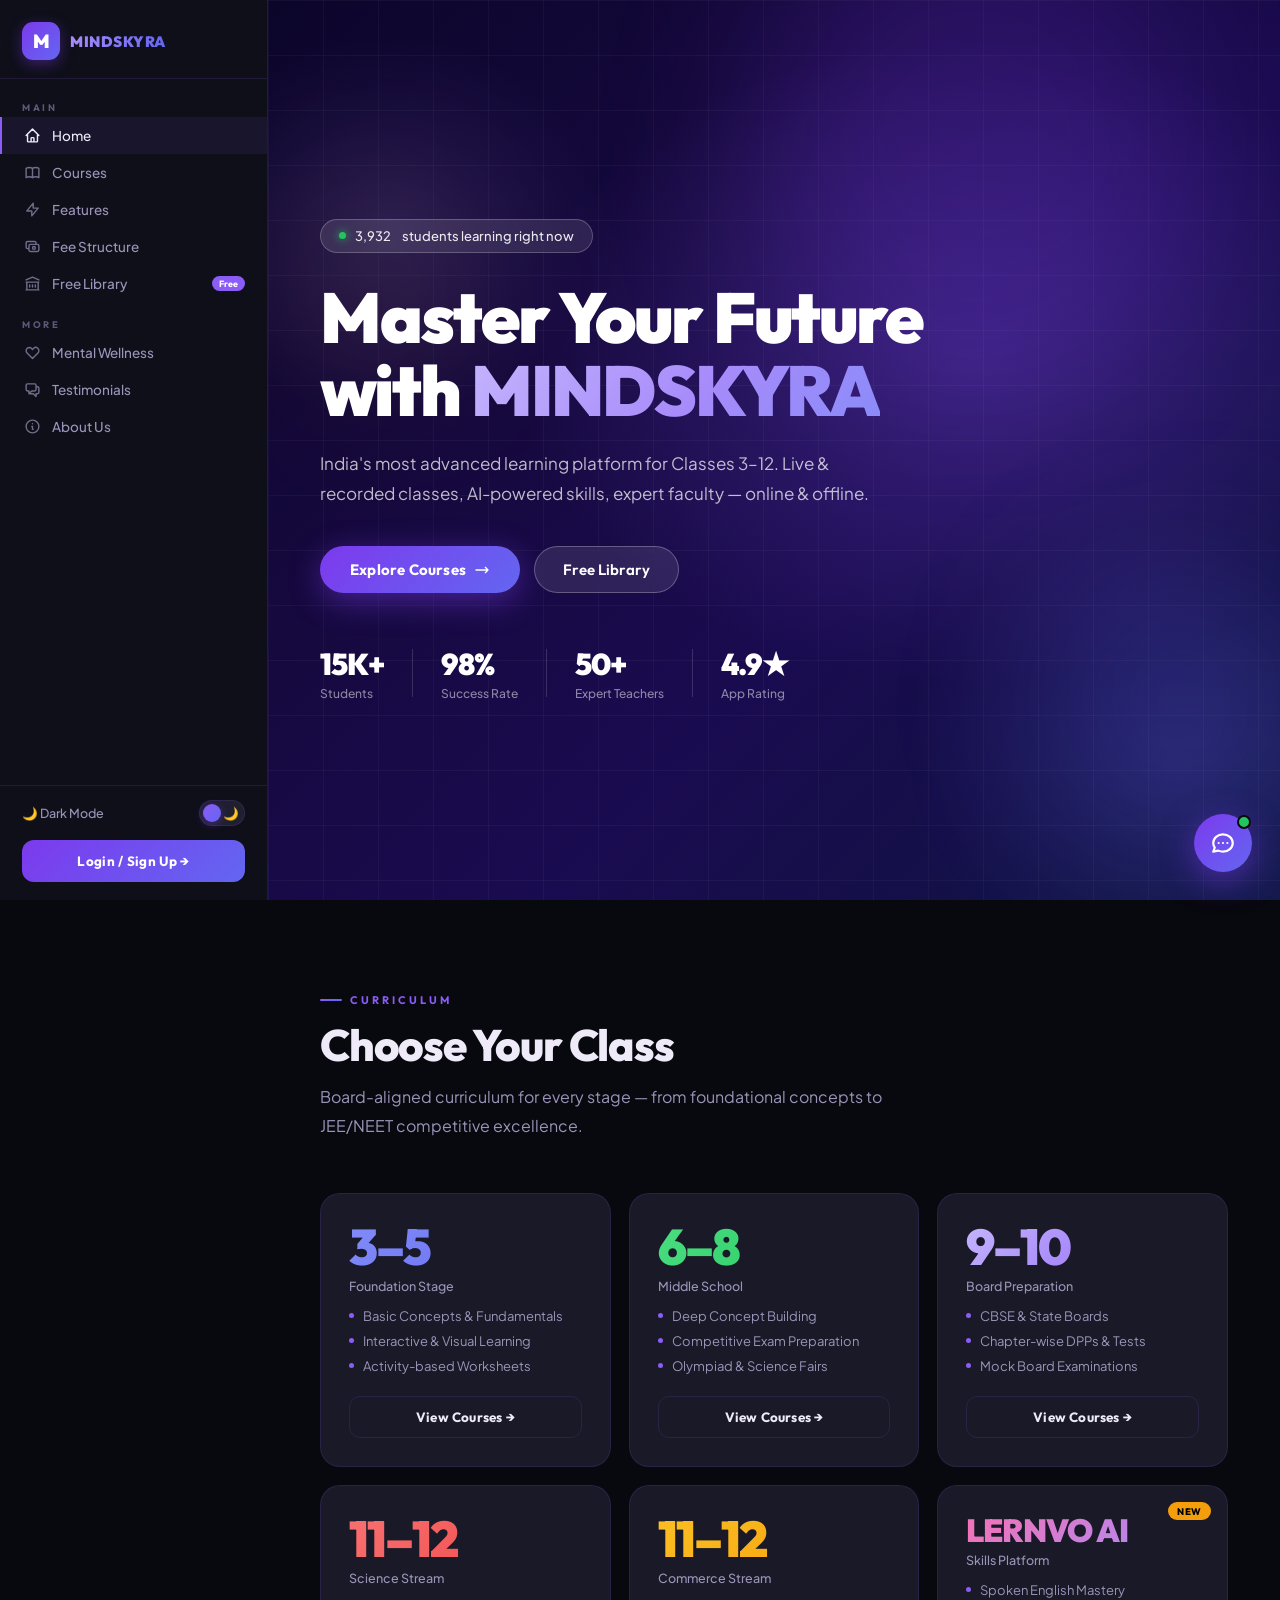
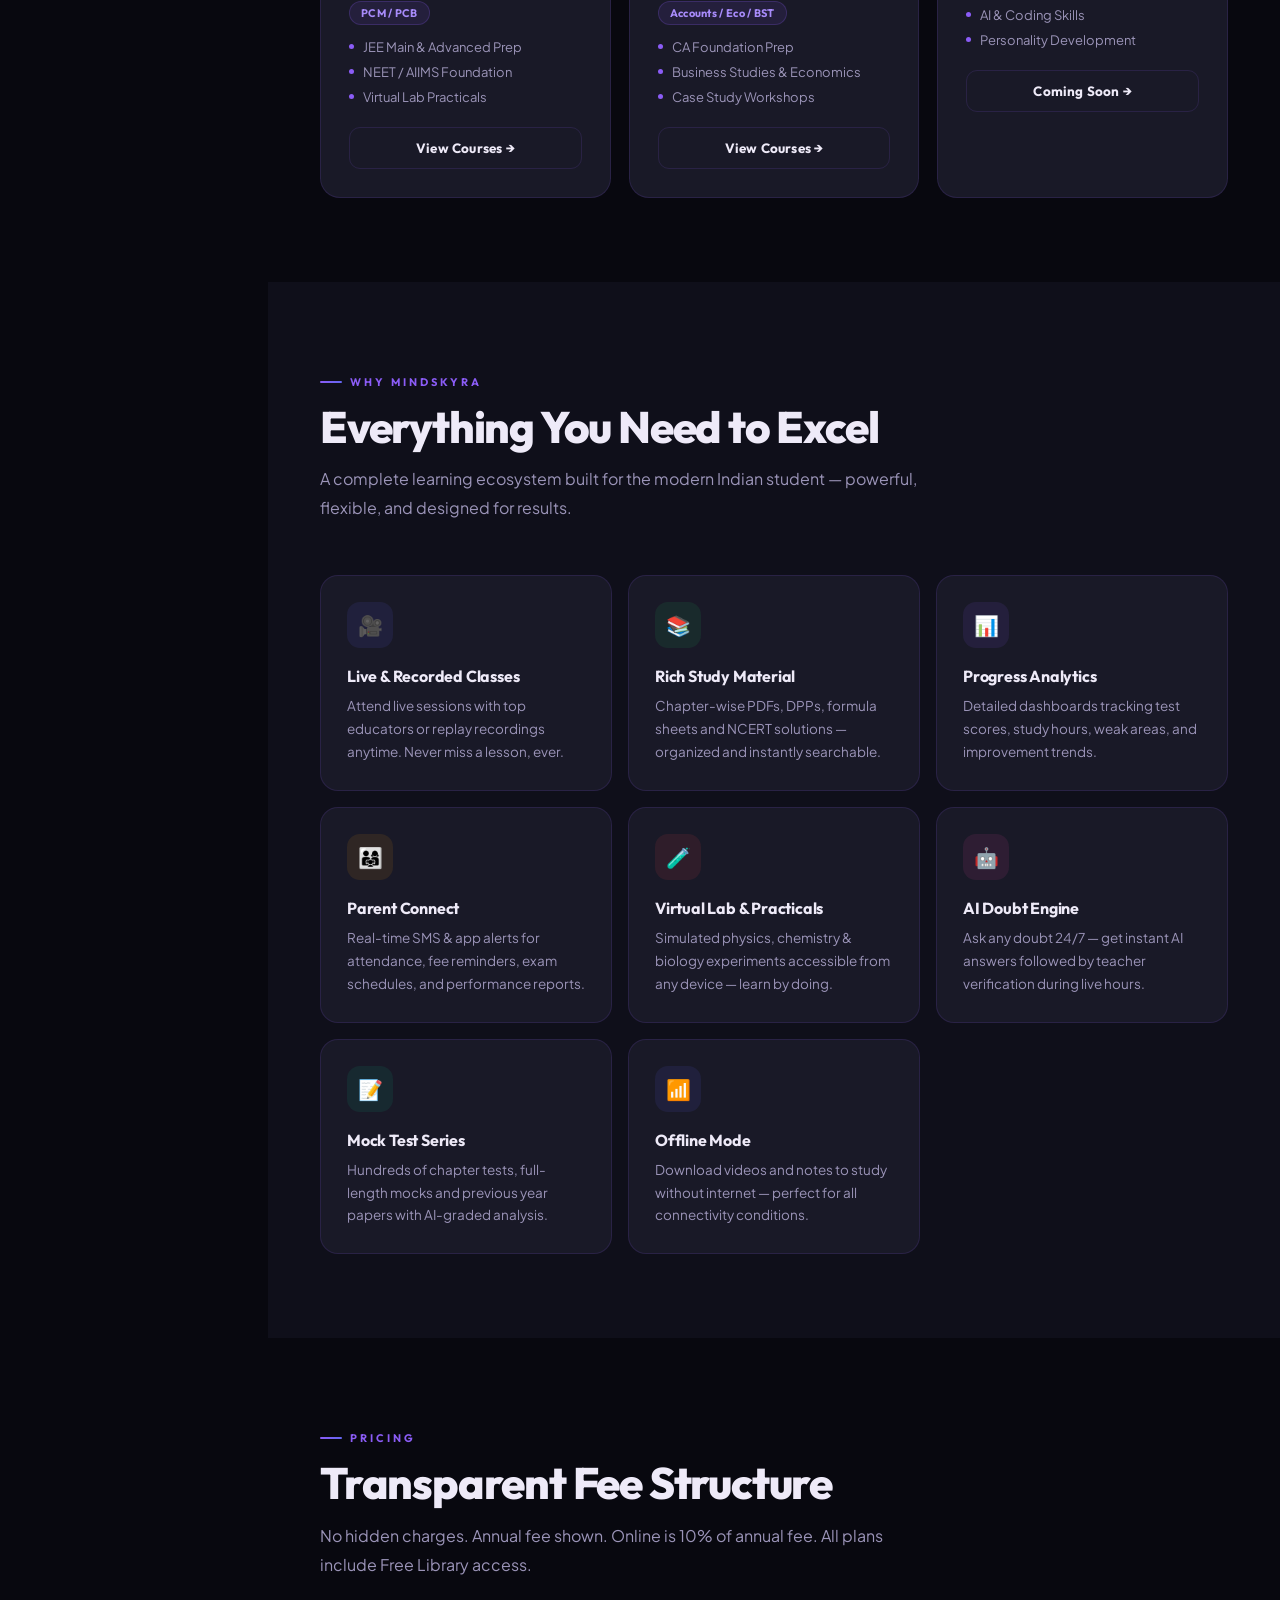
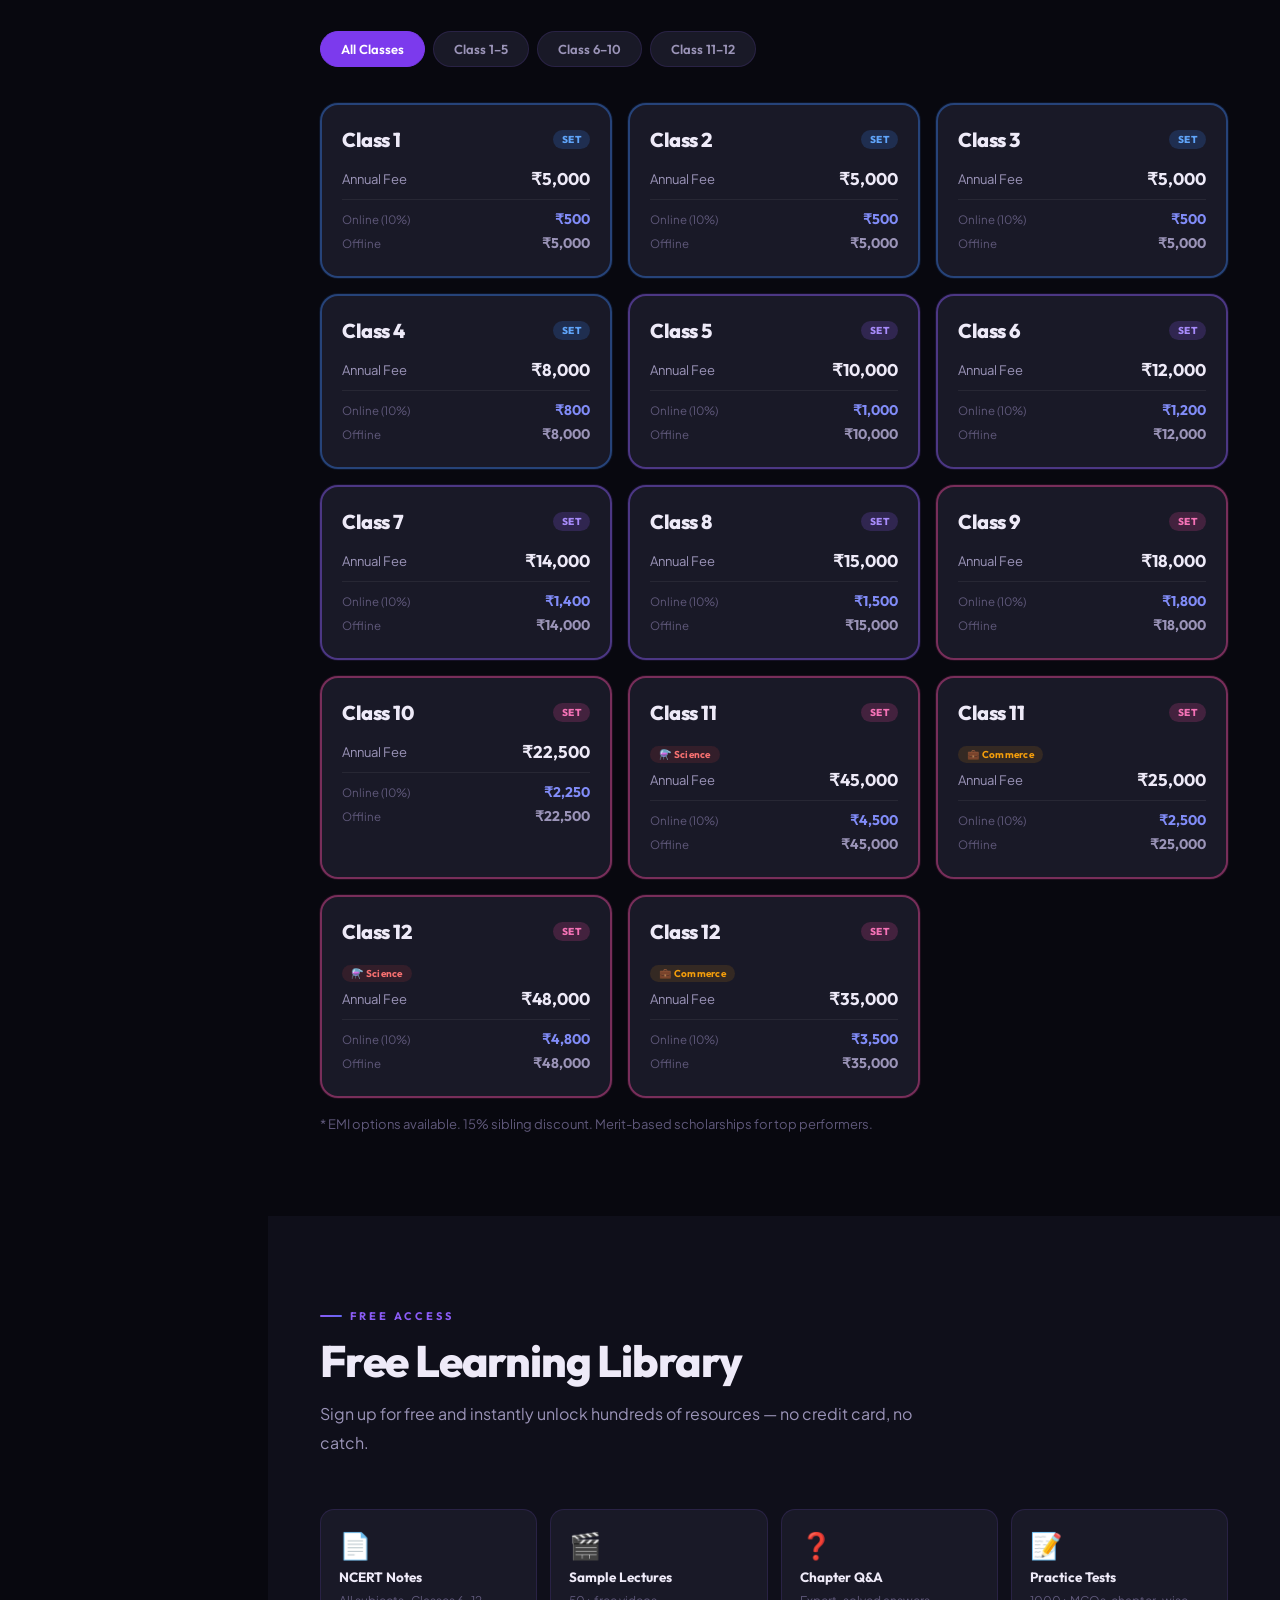
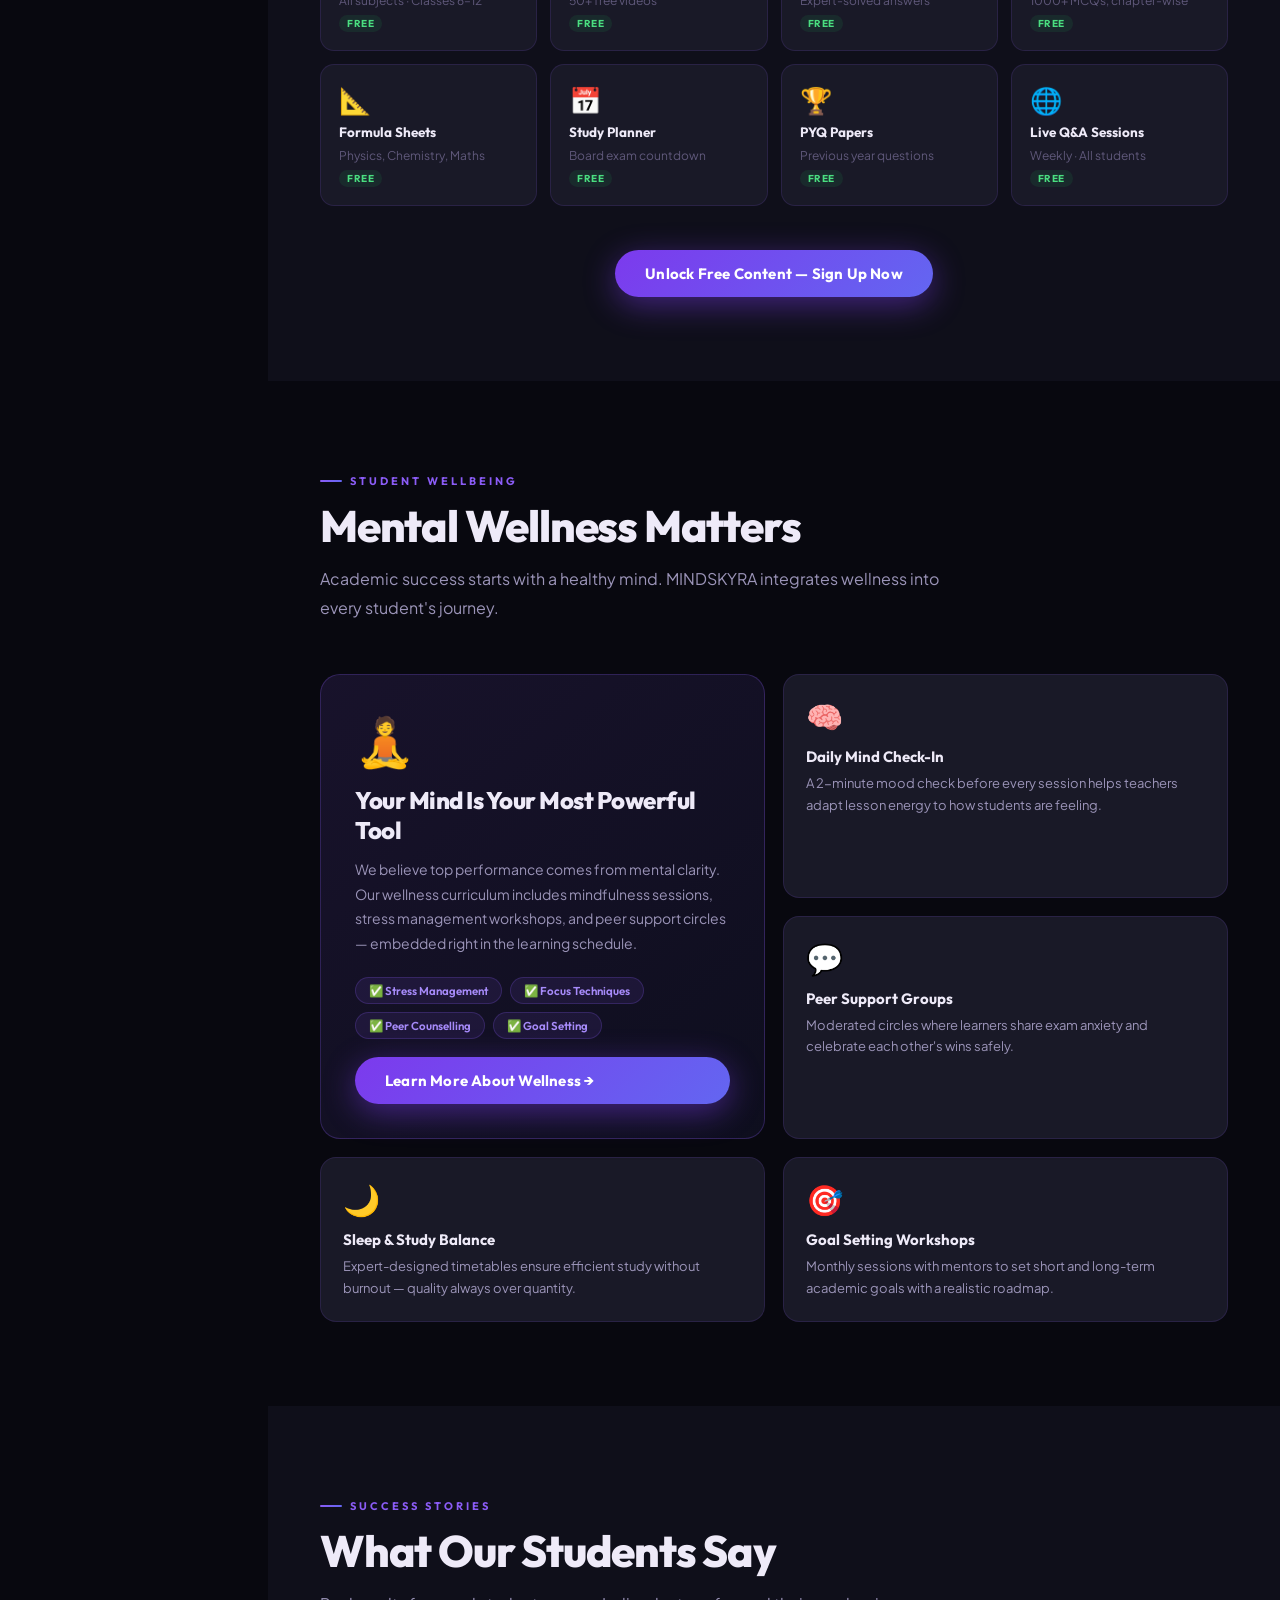
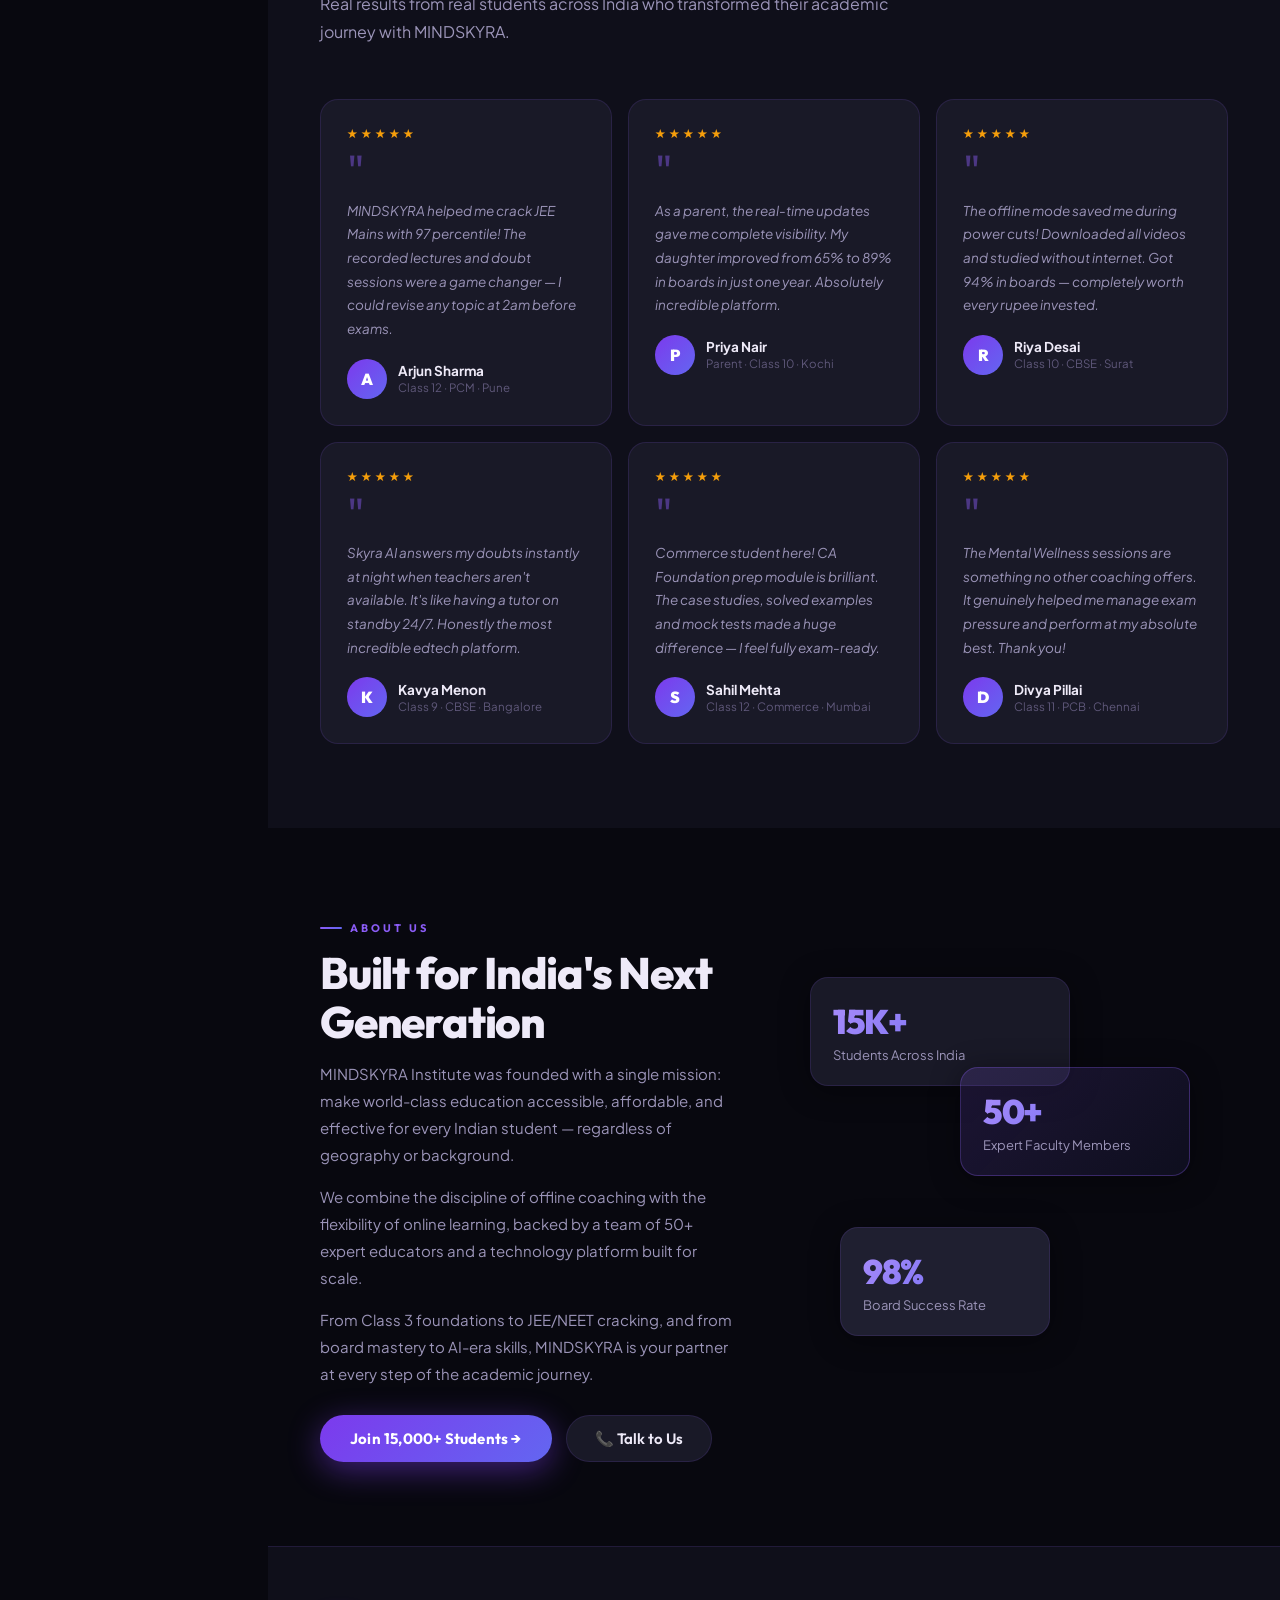
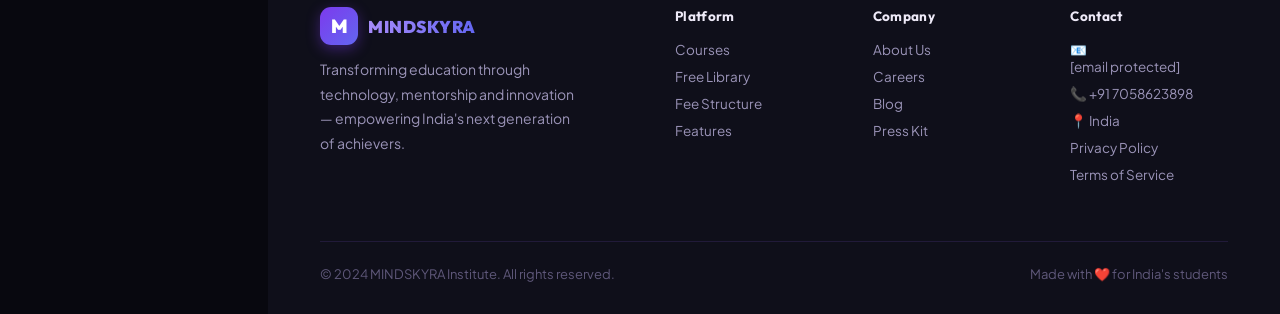
==== index.html @ dabc7a4e "Updated code" ====
<!DOCTYPE html>
<html lang="en" data-theme="dark">
<head>
<meta charset="UTF-8">
<meta name="viewport" content="width=device-width, initial-scale=1.0">
<title>MINDSKYRA Institute – Master Your Future</title>
<link rel="preconnect" href="https://fonts.googleapis.com">
<link rel="preconnect" href="https://fonts.gstatic.com" crossorigin>
<link href="https://fonts.googleapis.com/css2?family=Plus+Jakarta+Sans:ital,wght@0,300;0,400;0,500;0,600;0,700;1,400&family=Outfit:wght@300;400;500;600;700;800;900&display=swap" rel="stylesheet">
<style>
/* ═══════════ THEME TOKENS ═══════════ */
:root{
  --violet:#8b5cf6;--violet2:#7c3aed;--indigo:#6366f1;
  --accent:#a78bfa;--gold:#f59e0b;
  --sidebar-w:268px;--radius:16px;
  --transition:.32s cubic-bezier(.4,0,.2,1);
}
[data-theme="dark"]{
  --bg:#08080f;--bg2:#0f0f1a;--bg3:#141422;
  --surface:#191927;--surface2:#1f1f30;
  --border:rgba(139,92,246,0.14);--border2:rgba(255,255,255,0.06);
  --text:#eeeaf8;--text2:#9b94b8;--text3:#5f587a;
  --glow:0 0 50px rgba(139,92,246,0.22);
  --shadow:0 4px 30px rgba(0,0,0,0.4);
  --card-glow:0 8px 40px rgba(124,58,237,0.18);
}
[data-theme="light"]{
  --bg:#f0effe;--bg2:#ffffff;--bg3:#e8e5ff;
  --surface:#ffffff;--surface2:#f0effe;
  --border:rgba(139,92,246,0.18);--border2:rgba(0,0,0,0.07);
  --text:#1a1535;--text2:#5c5380;--text3:#9b94b8;
  --glow:0 0 50px rgba(139,92,246,0.15);
  --shadow:0 4px 24px rgba(100,80,200,0.1);
  --card-glow:0 8px 40px rgba(124,58,237,0.12);
}

/* ═══════════ RESET ═══════════ */
*,*::before,*::after{margin:0;padding:0;box-sizing:border-box;}
html{scroll-behavior:smooth;}
body{
  background:var(--bg);color:var(--text);
  font-family:'Plus Jakarta Sans',sans-serif;
  overflow-x:hidden;min-height:100vh;
  transition:background var(--transition),color var(--transition);
}
h1,h2,h3,h4,h5{font-family:'Outfit',sans-serif;}
a{text-decoration:none;}

/* ═══════════ SIDEBAR ═══════════ */
.sidebar{
  position:fixed;top:0;left:0;width:var(--sidebar-w);height:100vh;
  background:var(--bg2);border-right:1px solid var(--border);
  z-index:200;display:flex;flex-direction:column;
  transition:transform .38s cubic-bezier(.77,0,.18,1),background var(--transition),border-color var(--transition);
  overflow:hidden;
}
.s-logo{padding:22px 22px 18px;border-bottom:1px solid var(--border);}
.s-logo-row{display:flex;align-items:center;gap:10px;}
.logo-box{
  width:38px;height:38px;border-radius:11px;flex-shrink:0;
  background:linear-gradient(135deg,var(--violet2),var(--indigo));
  display:flex;align-items:center;justify-content:center;
  font-family:'Outfit',sans-serif;font-weight:900;font-size:19px;color:#fff;
  box-shadow:0 4px 14px rgba(124,58,237,0.4);
}
.logo-txt{
  font-family:'Outfit',sans-serif;font-weight:900;font-size:15px;letter-spacing:.5px;
  background:linear-gradient(90deg,var(--accent),var(--indigo));
  -webkit-background-clip:text;-webkit-text-fill-color:transparent;
}
.s-nav{flex:1;padding:12px 0;overflow-y:auto;scrollbar-width:none;}
.s-nav::-webkit-scrollbar{display:none;}
.nav-grp{
  font-size:9.5px;font-weight:700;letter-spacing:2.5px;
  color:var(--text3);padding:10px 22px 4px;text-transform:uppercase;
  font-family:'Outfit',sans-serif;
}
.nav-a{
  display:flex;align-items:center;gap:11px;
  padding:10px 22px;color:var(--text2);
  font-size:13.5px;font-weight:500;cursor:pointer;
  transition:all .2s;border-left:2px solid transparent;
  text-decoration:none;
}
.nav-a:hover,.nav-a.active{
  color:var(--text);background:rgba(139,92,246,0.08);
  border-left-color:var(--violet);
}
.nav-a svg{width:17px;height:17px;flex-shrink:0;opacity:.7;}
.nav-a:hover svg,.nav-a.active svg{opacity:1;}
.nav-badge{
  margin-left:auto;font-size:9px;font-weight:700;
  background:var(--violet);color:#fff;
  padding:2px 7px;border-radius:20px;
  font-family:'Outfit',sans-serif;
}
.s-bottom{padding:14px 22px 18px;border-top:1px solid var(--border);flex-shrink:0;}
.theme-row{
  display:flex;align-items:center;justify-content:space-between;
  margin-bottom:14px;
}
.theme-row span{font-size:12.5px;color:var(--text2);font-weight:500;}
/* ── Theme Toggle ── */
.tog{
  width:46px;height:26px;background:var(--surface2);border:1px solid var(--border);
  border-radius:30px;cursor:pointer;display:flex;align-items:center;
  padding:3px;position:relative;transition:background .3s,border-color .3s;
  flex-shrink:0;
}
.tog-ball{
  width:18px;height:18px;border-radius:50%;
  background:linear-gradient(135deg,var(--violet),var(--indigo));
  transition:transform .32s cubic-bezier(.34,1.56,.64,1);
  flex-shrink:0;box-shadow:0 2px 8px rgba(124,58,237,0.45);
  position:relative;z-index:1;
}
[data-theme="light"] .tog-ball{transform:translateX(20px);}
.tog-icon{
  position:absolute;font-size:11px;
  transition:opacity .25s;pointer-events:none;
}
.i-moon{right:5px;opacity:1;}
.i-sun{left:5px;opacity:0;}
[data-theme="light"] .i-moon{opacity:0;}
[data-theme="light"] .i-sun{opacity:1;}
.s-cta{
  width:100%;padding:12px;border:none;border-radius:12px;
  background:linear-gradient(135deg,var(--violet2),var(--indigo));
  color:#fff;font-family:'Outfit',sans-serif;font-weight:700;font-size:13.5px;
  cursor:pointer;transition:opacity .2s,transform .2s;letter-spacing:.3px;
}
.s-cta:hover{opacity:.9;transform:translateY(-1px);}

/* ═══════════ MOBILE TOPNAV ═══════════ */
.topnav{
  display:none;position:fixed;top:0;left:0;right:0;z-index:150;
  background:var(--bg2);border-bottom:1px solid var(--border);
  padding:0 16px;height:58px;align-items:center;justify-content:space-between;
  transition:background var(--transition);
}
.topnav-r{display:flex;align-items:center;gap:10px;}
.hamburger{
  background:none;border:1px solid var(--border2);border-radius:9px;
  padding:7px;cursor:pointer;color:var(--text);
  display:flex;align-items:center;justify-content:center;
  transition:border-color .2s;
}
.hamburger:hover{border-color:var(--violet);}
.s-overlay{
  display:none;position:fixed;inset:0;
  background:rgba(0,0,0,.55);z-index:190;
  backdrop-filter:blur(5px);-webkit-backdrop-filter:blur(5px);
}

/* ═══════════ LAYOUT ═══════════ */
.main{margin-left:var(--sidebar-w);min-height:100vh;}
section{padding:84px 52px;}

/* ═══════════ HERO ═══════════ */
.hero{
  min-height:100vh;display:flex;align-items:center;
  position:relative;overflow:hidden;padding:110px 52px 90px;
}
.h-bg{position:absolute;inset:0;z-index:0;}
.h-grad{
  position:absolute;inset:0;
  background:linear-gradient(135deg,#0c052a 0%,#16093f 35%,#1a0b50 60%,#0e1440 100%);
}
[data-theme="light"] .h-grad{
  background:linear-gradient(135deg,#3920a2 0%,#5435c9 40%,#6447d6 70%,#4c31b7 100%);
}
.h-mesh{
  position:absolute;inset:0;
  background:
    radial-gradient(ellipse 70% 55% at 70% 40%,rgba(139,92,246,0.28) 0%,transparent 65%),
    radial-gradient(ellipse 45% 45% at 90% 85%,rgba(99,102,241,0.18) 0%,transparent 60%),
    radial-gradient(ellipse 35% 35% at 12% 25%,rgba(167,139,250,0.14) 0%,transparent 60%);
}
.h-grid{
  position:absolute;inset:0;
  background-image:
    linear-gradient(rgba(255,255,255,0.035) 1px,transparent 1px),
    linear-gradient(90deg,rgba(255,255,255,0.035) 1px,transparent 1px);
  background-size:55px 55px;
}
.h-orb{
  position:absolute;border-radius:50%;
  filter:blur(75px);animation:floatO 7s ease-in-out infinite;pointer-events:none;
}
.o1{width:450px;height:450px;background:rgba(124,58,237,0.2);top:-80px;right:80px;}
.o2{width:280px;height:280px;background:rgba(99,102,241,0.16);bottom:60px;right:-40px;animation-delay:2.5s;}
.o3{width:180px;height:180px;background:rgba(245,158,11,0.09);top:200px;left:20px;animation-delay:5s;}
@keyframes floatO{0%,100%{transform:translateY(0) scale(1);}50%{transform:translateY(-22px) scale(1.04);}}

.h-content{position:relative;z-index:1;max-width:720px;}
.h-badge{
  display:inline-flex;align-items:center;gap:9px;
  padding:8px 18px;border-radius:40px;
  background:rgba(255,255,255,0.1);border:1px solid rgba(255,255,255,0.22);
  color:rgba(255,255,255,0.9);font-size:13px;font-weight:500;margin-bottom:28px;
  backdrop-filter:blur(12px);-webkit-backdrop-filter:blur(12px);
}
.ldot{
  width:7px;height:7px;background:#22c55e;border-radius:50%;
  box-shadow:0 0 8px #22c55e;animation:ldotP 2s ease infinite;
}
@keyframes ldotP{0%,100%{opacity:1;transform:scale(1);}50%{opacity:.7;transform:scale(1.4);}}
.hero h1{
  font-size:clamp(38px,5.5vw,74px);font-weight:900;
  line-height:1.04;letter-spacing:-2px;color:#fff;margin-bottom:22px;
}
.hero h1 .g{
  background:linear-gradient(130deg,#c4b5fd 0%,#a78bfa 30%,#818cf8 60%,#fbbf24 100%);
  -webkit-background-clip:text;-webkit-text-fill-color:transparent;
  background-size:200% auto;animation:shimr 4s linear infinite;
}
@keyframes shimr{0%{background-position:0% 50%;}100%{background-position:200% 50%;}}
.h-sub{
  font-size:17px;color:rgba(255,255,255,0.72);
  line-height:1.75;margin-bottom:38px;max-width:580px;font-weight:400;
}
.h-btns{display:flex;gap:14px;flex-wrap:wrap;}
.btn-p{
  padding:14px 30px;background:linear-gradient(135deg,var(--violet2),var(--indigo));
  border:none;border-radius:50px;color:#fff;
  font-family:'Outfit',sans-serif;font-weight:700;font-size:15px;cursor:pointer;
  transition:all .25s;display:inline-flex;align-items:center;gap:8px;
  box-shadow:0 8px 32px rgba(124,58,237,0.48);letter-spacing:.2px;
}
.btn-p:hover{transform:translateY(-2px);box-shadow:0 14px 42px rgba(124,58,237,0.65);}
.btn-o{
  padding:13px 28px;background:rgba(255,255,255,0.1);
  border:1px solid rgba(255,255,255,0.26);border-radius:50px;color:#fff;
  font-family:'Outfit',sans-serif;font-weight:600;font-size:15px;
  cursor:pointer;transition:all .25s;backdrop-filter:blur(8px);
}
.btn-o:hover{background:rgba(255,255,255,0.2);}
.btn-s{
  padding:13px 28px;background:var(--surface);border:1px solid var(--border);
  border-radius:50px;color:var(--text);
  font-family:'Outfit',sans-serif;font-weight:600;font-size:15px;
  cursor:pointer;transition:all .25s;display:inline-flex;align-items:center;gap:8px;
}
.btn-s:hover{border-color:var(--violet);color:var(--accent);}

.h-stats{display:flex;gap:0;margin-top:52px;flex-wrap:wrap;}
.stat{display:flex;flex-direction:column;padding:0 28px;}
.stat:first-child{padding-left:0;}
.stat-v{
  font-family:'Outfit',sans-serif;font-size:30px;font-weight:900;
  color:#fff;letter-spacing:-1px;
}
.stat-l{font-size:12px;color:rgba(255,255,255,0.5);margin-top:3px;font-weight:500;}
.stat-sep{width:1px;background:rgba(255,255,255,0.15);align-self:stretch;margin:4px 0;}

/* ═══════════ SECTION SHARED ═══════════ */
.s-lbl{
  display:inline-flex;align-items:center;gap:8px;
  font-size:11px;font-weight:700;letter-spacing:3px;text-transform:uppercase;
  color:var(--violet);margin-bottom:14px;font-family:'Outfit',sans-serif;
}
.s-lbl::before{
  content:'';width:22px;height:2px;
  background:linear-gradient(90deg,var(--violet),var(--indigo));border-radius:2px;
}
.s-title{
  font-size:clamp(26px,3.5vw,44px);font-weight:800;
  line-height:1.1;letter-spacing:-1.2px;margin-bottom:14px;
}
.s-sub{font-size:16px;color:var(--text2);line-height:1.8;max-width:620px;}
.s-hdr{margin-bottom:52px;}

/* ═══════════ COURSES ═══════════ */
#courses{background:var(--bg);}
.c-grid{display:grid;grid-template-columns:repeat(auto-fill,minmax(275px,1fr));gap:18px;}
.c-card{
  background:var(--surface);border:1px solid var(--border);
  border-radius:20px;padding:28px;cursor:pointer;
  transition:all .32s;position:relative;overflow:hidden;
}
.c-card::after{
  content:'';position:absolute;inset:0;
  background:var(--ch,linear-gradient(135deg,rgba(139,92,246,0.06),transparent));
  opacity:0;transition:opacity .3s;
}
.c-card:hover{transform:translateY(-5px);border-color:var(--violet);box-shadow:var(--card-glow);}
.c-card:hover::after{opacity:1;}
.c-num{
  font-family:'Outfit',sans-serif;font-size:50px;font-weight:900;
  background:var(--cg,linear-gradient(135deg,var(--accent),var(--indigo)));
  -webkit-background-clip:text;-webkit-text-fill-color:transparent;
  line-height:1;letter-spacing:-2px;
}
.c-stg{font-size:12.5px;color:var(--text2);margin:6px 0 14px;font-weight:500;}
.c-tag{
  display:inline-block;padding:4px 11px;border-radius:20px;
  font-size:11px;font-weight:700;letter-spacing:.3px;
  background:rgba(139,92,246,0.1);color:var(--accent);
  border:1px solid rgba(139,92,246,0.22);margin-bottom:14px;
  font-family:'Outfit',sans-serif;
}
.c-feats{list-style:none;display:flex;flex-direction:column;gap:9px;margin-bottom:22px;}
.c-feats li{display:flex;align-items:center;gap:9px;font-size:13px;color:var(--text2);}
.c-feats li::before{content:'';width:5px;height:5px;border-radius:50%;background:var(--violet);flex-shrink:0;}
.c-btn{
  width:100%;padding:11px;border:1px solid var(--border);background:transparent;
  border-radius:11px;color:var(--text);
  font-family:'Outfit',sans-serif;font-weight:700;font-size:13.5px;
  cursor:pointer;transition:all .25s;letter-spacing:.2px;
}
.c-btn:hover{background:var(--violet2);border-color:var(--violet2);color:#fff;}
.c-new{
  position:absolute;top:16px;right:16px;
  background:var(--gold);color:#000;
  font-size:9.5px;font-weight:800;padding:3px 9px;border-radius:20px;
  font-family:'Outfit',sans-serif;letter-spacing:.5px;
}

/* ═══════════ FEATURES ═══════════ */
#features{background:var(--bg2);}
.f-grid{display:grid;grid-template-columns:repeat(auto-fill,minmax(235px,1fr));gap:16px;}
.f-card{
  background:var(--surface);border:1px solid var(--border);
  border-radius:18px;padding:26px;transition:all .28s;
}
.f-card:hover{border-color:var(--violet);transform:translateY(-3px);box-shadow:var(--shadow);}
.f-icon{width:46px;height:46px;border-radius:13px;display:flex;align-items:center;justify-content:center;margin-bottom:18px;font-size:20px;}
.f-card h3{font-size:16px;font-weight:700;margin-bottom:9px;letter-spacing:-.2px;}
.f-card p{font-size:13.5px;color:var(--text2);line-height:1.7;}

/* ═══════════ FEES ═══════════ */
#fees{background:var(--bg);}
.fee-tabs{display:flex;gap:8px;flex-wrap:wrap;margin-bottom:36px;}
.fee-tab{
  padding:9px 20px;border-radius:40px;
  border:1px solid var(--border);background:var(--surface);
  color:var(--text2);font-family:'Outfit',sans-serif;
  font-size:13px;font-weight:600;cursor:pointer;transition:all .22s;
}
.fee-tab.active,.fee-tab:hover{background:var(--violet2);border-color:var(--violet2);color:#fff;}
.fee-panel{display:none;}
.fee-panel.active{display:block;}
.fee-grid{display:grid;grid-template-columns:repeat(auto-fill,minmax(220px,1fr));gap:16px;}
.fee-card{
  background:var(--surface);border-radius:18px;padding:22px 20px 18px;
  border:2px solid transparent;transition:all .28s;position:relative;overflow:hidden;
}
.fee-card.c1-3{border-color:rgba(59,130,246,0.4);box-shadow:0 0 0 1px rgba(59,130,246,0.1);}
.fee-card.c4-8{border-color:rgba(139,92,246,0.45);box-shadow:0 0 0 1px rgba(139,92,246,0.1);}
.fee-card.c9-12{border-color:rgba(236,72,153,0.45);box-shadow:0 0 0 1px rgba(236,72,153,0.1);}
.fee-card:hover{transform:translateY(-4px);box-shadow:var(--card-glow);}
.fee-card-head{display:flex;align-items:center;justify-content:space-between;margin-bottom:16px;}
.fee-class-name{font-family:'Outfit',sans-serif;font-size:20px;font-weight:800;letter-spacing:-.5px;}
.fee-set-badge{
  font-size:10px;font-weight:800;padding:3px 9px;border-radius:20px;
  font-family:'Outfit',sans-serif;letter-spacing:.5px;
}
.fee-card.c1-3 .fee-set-badge{background:rgba(59,130,246,0.2);color:#60a5fa;}
.fee-card.c4-8 .fee-set-badge{background:rgba(139,92,246,0.2);color:var(--accent);}
.fee-card.c9-12 .fee-set-badge{background:rgba(236,72,153,0.2);color:#f472b6;}
.fee-row{display:flex;align-items:center;justify-content:space-between;margin-bottom:6px;}
.fee-row-label{font-size:13px;color:var(--text2);}
.fee-row-val{font-family:'Outfit',sans-serif;font-size:14px;font-weight:700;}
.fee-row-val.annual{font-size:17px;color:var(--text);}
.fee-divider{height:1px;background:var(--border2);margin:10px 0;}
.fee-row-val.online{color:#818cf8;}
.fee-row-val.offline{color:var(--text2);}
.fee-sub-label{font-size:11.5px;color:var(--text3);}
.fee-stream-tag{
  display:inline-block;padding:2px 9px;border-radius:20px;
  font-size:10px;font-weight:700;letter-spacing:.3px;font-family:'Outfit',sans-serif;
  margin-bottom:6px;
}
.stream-sci{background:rgba(239,68,68,0.12);color:#f87171;}
.stream-com{background:rgba(245,158,11,0.12);color:var(--gold);}

/* ═══════════ LIBRARY ═══════════ */
#library{background:var(--bg2);}
.lib-grid{display:grid;grid-template-columns:repeat(auto-fill,minmax(195px,1fr));gap:13px;}
.lib-card{
  background:var(--surface);border:1px solid var(--border);
  border-radius:14px;padding:18px;
  display:flex;flex-direction:column;gap:7px;cursor:pointer;transition:all .25s;
}
.lib-card:hover{border-color:var(--violet);background:rgba(139,92,246,0.06);transform:translateY(-2px);}
.lib-em{font-size:26px;}
.lib-t{font-size:13.5px;font-weight:700;font-family:'Outfit',sans-serif;}
.lib-m{font-size:12px;color:var(--text3);}
.lib-f{
  display:inline-block;padding:2px 8px;border-radius:20px;
  font-size:10px;font-weight:700;background:rgba(34,197,94,0.1);color:#4ade80;
  font-family:'Outfit',sans-serif;letter-spacing:.5px;width:fit-content;
}

/* ═══════════ WELLNESS ═══════════ */
#wellness{background:var(--bg);}
.w-grid{display:grid;grid-template-columns:1fr 1fr;gap:18px;}
.w-big{
  grid-row:span 2;
  background:linear-gradient(140deg,rgba(139,92,246,0.12) 0%,rgba(99,102,241,0.07) 100%);
  border:1px solid rgba(139,92,246,0.25);border-radius:20px;padding:34px;
  display:flex;flex-direction:column;justify-content:space-between;
  transition:border-color .3s;
}
.w-big:hover{border-color:rgba(139,92,246,0.45);}
.w-big h3{font-size:24px;font-weight:800;line-height:1.25;letter-spacing:-.5px;margin-top:14px;}
.w-big p{font-size:14px;color:var(--text2);line-height:1.75;margin-top:12px;margin-bottom:22px;}
.w-tags{display:flex;gap:8px;flex-wrap:wrap;margin-bottom:18px;}
.w-tag{
  padding:5px 13px;border-radius:20px;
  background:rgba(139,92,246,0.1);border:1px solid rgba(139,92,246,0.22);
  font-size:11.5px;color:var(--accent);font-weight:600;font-family:'Outfit',sans-serif;
}
.w-sm{
  background:var(--surface);border:1px solid var(--border);
  border-radius:16px;padding:22px;transition:all .25s;
}
.w-sm:hover{border-color:var(--violet);transform:translateY(-2px);}
.w-em{font-size:30px;margin-bottom:12px;display:block;}
.w-sm h4{font-size:15px;font-weight:700;margin-bottom:7px;font-family:'Outfit',sans-serif;}
.w-sm p{font-size:13px;color:var(--text2);line-height:1.65;}

/* ═══════════ TESTIMONIALS ═══════════ */
#testimonials{background:var(--bg2);}
.t-grid{display:grid;grid-template-columns:repeat(auto-fill,minmax(290px,1fr));gap:16px;}
.t-card{
  background:var(--surface);border:1px solid var(--border);
  border-radius:18px;padding:26px;transition:all .28s;
}
.t-card:hover{border-color:var(--violet);transform:translateY(-3px);box-shadow:var(--glow);}
.stars{color:var(--gold);font-size:12px;letter-spacing:3px;margin-bottom:10px;}
.tq{font-size:44px;color:var(--violet);line-height:.9;margin-bottom:8px;font-family:'Outfit',sans-serif;opacity:.45;}
.t-txt{font-size:13.5px;color:var(--text2);line-height:1.75;margin-bottom:18px;font-style:italic;}
.t-auth{display:flex;align-items:center;gap:11px;}
.t-av{
  width:40px;height:40px;border-radius:50%;flex-shrink:0;
  background:linear-gradient(135deg,var(--violet2),var(--indigo));
  display:flex;align-items:center;justify-content:center;
  font-family:'Outfit',sans-serif;font-weight:900;font-size:16px;color:#fff;
}
.t-name{font-weight:700;font-size:13.5px;}
.t-cls{font-size:11.5px;color:var(--text3);margin-top:1px;}

/* ═══════════ ABOUT ═══════════ */
#about{
  background:var(--bg);
  display:grid;grid-template-columns:1fr 1fr;gap:72px;align-items:center;
}
.ab-txt p{font-size:15px;color:var(--text2);line-height:1.8;margin-bottom:15px;}
.ab-btns{display:flex;gap:14px;flex-wrap:wrap;margin-top:28px;}
.ab-vis{position:relative;height:420px;}
.acard{
  position:absolute;border-radius:18px;padding:22px;
  border:1px solid var(--border);background:var(--surface);box-shadow:var(--shadow);
}
.ac1{width:260px;top:0;left:0;}
.ac2{
  width:230px;top:90px;left:150px;
  background:linear-gradient(135deg,rgba(139,92,246,0.16),rgba(99,102,241,0.07));
  border-color:rgba(139,92,246,0.3);
}
.ac3{width:210px;top:250px;left:30px;background:var(--surface2);}
.ac-v{
  font-family:'Outfit',sans-serif;font-size:34px;font-weight:900;letter-spacing:-1.5px;
  background:linear-gradient(135deg,var(--accent),var(--indigo));
  -webkit-background-clip:text;-webkit-text-fill-color:transparent;
}
.ac-l{font-size:13px;color:var(--text2);margin-top:4px;}

/* ═══════════ FOOTER ═══════════ */
footer{
  background:var(--bg2);border-top:1px solid var(--border);
  padding:60px 52px 32px;transition:background var(--transition);
}
.ft-grid{display:grid;grid-template-columns:2fr 1fr 1fr 1fr;gap:40px;margin-bottom:48px;}
.ft-brand p{font-size:14px;color:var(--text2);line-height:1.75;margin-top:12px;max-width:260px;}
.ft-col h5{
  font-family:'Outfit',sans-serif;font-weight:700;font-size:13.5px;
  margin-bottom:16px;color:var(--text);letter-spacing:.3px;
}
.ft-col a{display:block;color:var(--text2);font-size:13.5px;margin-bottom:10px;transition:color .2s;}
.ft-col a:hover{color:var(--accent);}
.ft-col li{font-size:13.5px;color:var(--text2);margin-bottom:10px;list-style:none;}
.ft-bot{
  border-top:1px solid var(--border);padding-top:24px;
  display:flex;align-items:center;justify-content:space-between;flex-wrap:wrap;gap:8px;
}
.ft-bot p{font-size:13px;color:var(--text3);}

/* ═══════════ CHATBOT ═══════════ */
.ct-btn{
  position:fixed;bottom:28px;right:28px;z-index:500;
  width:58px;height:58px;border-radius:50%;
  background:linear-gradient(135deg,var(--violet2),var(--indigo));
  border:none;cursor:pointer;
  display:flex;align-items:center;justify-content:center;
  box-shadow:0 8px 32px rgba(124,58,237,0.52);transition:all .3s;
}
.ct-btn:hover{transform:scale(1.1);box-shadow:0 12px 44px rgba(124,58,237,0.72);}
.ct-btn svg{width:26px;height:26px;color:#fff;}
.ct-ping{
  position:absolute;top:1px;right:1px;
  width:14px;height:14px;background:#22c55e;
  border-radius:50%;border:2px solid var(--bg);
  animation:ctping 2.5s ease infinite;
}
@keyframes ctping{0%,100%{transform:scale(1);opacity:1;}50%{transform:scale(1.5);opacity:.6;}}
.ct-win{
  position:fixed;bottom:100px;right:28px;
  width:365px;background:var(--bg2);
  border:1px solid var(--border);border-radius:22px;
  box-shadow:0 24px 80px rgba(0,0,0,.5);z-index:500;
  display:none;flex-direction:column;overflow:hidden;max-height:570px;
  transition:background var(--transition);
}
.ct-win.open{display:flex;animation:ctup .3s ease;}
@keyframes ctup{from{opacity:0;transform:translateY(18px);}to{opacity:1;transform:translateY(0);}}
.ct-head{
  background:linear-gradient(135deg,var(--violet2),var(--indigo));
  padding:16px 18px;display:flex;align-items:center;gap:12px;flex-shrink:0;
}
.ct-av{
  width:38px;height:38px;border-radius:50%;
  background:rgba(255,255,255,0.2);
  display:flex;align-items:center;justify-content:center;
  font-family:'Outfit',sans-serif;font-weight:900;font-size:17px;color:#fff;flex-shrink:0;
}
.ct-inf h4{font-family:'Outfit',sans-serif;font-size:14.5px;font-weight:700;color:#fff;}
.ct-inf p{font-size:11px;color:rgba(255,255,255,0.65);margin-top:1px;}
.ct-cls{margin-left:auto;background:none;border:none;color:rgba(255,255,255,.7);cursor:pointer;padding:4px;}
.ct-cls:hover{color:#fff;}
.ct-msgs{
  flex:1;overflow-y:auto;padding:16px;
  display:flex;flex-direction:column;gap:11px;min-height:300px;
  scrollbar-width:thin;scrollbar-color:var(--surface2) transparent;
}
.ct-msgs::-webkit-scrollbar{width:4px;}
.ct-msgs::-webkit-scrollbar-thumb{background:var(--surface2);border-radius:2px;}
.msg{
  max-width:82%;padding:11px 14px;border-radius:15px;
  font-size:13.5px;line-height:1.65;
  animation:min .3s ease;white-space:pre-wrap;
}
@keyframes min{from{opacity:0;transform:translateY(7px);}to{opacity:1;transform:translateY(0);}}
.msg.bot{background:var(--surface);color:var(--text);align-self:flex-start;border-bottom-left-radius:4px;}
.msg.usr{background:linear-gradient(135deg,var(--violet2),var(--indigo));color:#fff;align-self:flex-end;border-bottom-right-radius:4px;}
.typing{
  display:flex;gap:5px;align-items:center;padding:11px 14px;
  background:var(--surface);border-radius:15px;border-bottom-left-radius:4px;align-self:flex-start;
}
.typing span{width:7px;height:7px;background:var(--text3);border-radius:50%;animation:tdk 1.3s ease infinite;}
.typing span:nth-child(2){animation-delay:.2s;}
.typing span:nth-child(3){animation-delay:.4s;}
@keyframes tdk{0%,60%,100%{transform:translateY(0);}30%{transform:translateY(-6px);}}
.ct-quick{
  padding:8px 14px;display:flex;gap:6px;overflow-x:auto;
  scrollbar-width:none;flex-shrink:0;border-top:1px solid var(--border);
}
.ct-quick::-webkit-scrollbar{display:none;}
.qb{
  white-space:nowrap;padding:6px 12px;
  border:1px solid var(--border);background:var(--surface);
  border-radius:20px;color:var(--text2);font-size:12px;font-weight:500;
  cursor:pointer;transition:all .2s;flex-shrink:0;
  font-family:'Plus Jakarta Sans',sans-serif;
}
.qb:hover{border-color:var(--violet);color:var(--accent);background:rgba(139,92,246,0.07);}
.ct-row{border-top:1px solid var(--border);padding:12px 14px;display:flex;gap:8px;align-items:center;flex-shrink:0;}
.ct-inp{
  flex:1;background:var(--surface);border:1px solid var(--border);
  border-radius:11px;padding:10px 14px;color:var(--text);
  font-size:13.5px;outline:none;transition:border-color .2s;
  font-family:'Plus Jakarta Sans',sans-serif;
}
.ct-inp:focus{border-color:var(--violet);}
.ct-inp::placeholder{color:var(--text3);}
.ct-snd{
  width:38px;height:38px;border-radius:11px;background:var(--violet2);
  border:none;cursor:pointer;display:flex;align-items:center;justify-content:center;
  color:#fff;transition:all .2s;flex-shrink:0;
}
.ct-snd:hover{background:var(--violet);transform:scale(1.06);}

/* ═══════════ REVEAL ═══════════ */
.reveal{opacity:0;transform:translateY(28px);transition:opacity .65s ease,transform .65s ease;}
.reveal.visible{opacity:1;transform:translateY(0);}

/* ═══════════ RESPONSIVE ═══════════ */
@media(max-width:960px){
  .sidebar{transform:translateX(-100%);}
  .sidebar.open{transform:translateX(0);}
  .s-overlay.open{display:block;}
  .topnav{display:flex;}
  .main{margin-left:0;padding-top:58px;}
  section{padding:60px 22px;}
  .hero{padding:80px 22px 60px;}
  .w-grid{grid-template-columns:1fr;}
  .w-big{grid-row:auto;}
  #about{grid-template-columns:1fr;gap:36px;padding:60px 22px;}
  .ft-grid{grid-template-columns:1fr 1fr;gap:24px;}
  footer{padding:48px 22px 28px;}
}
@media(max-width:640px){
  .hero h1{font-size:36px;letter-spacing:-.5px;}
  .ft-grid{grid-template-columns:1fr;}
  .ab-vis{height:300px;}
  .ac1{width:200px;}
  .ac2{width:175px;left:110px;}
  .ac3{width:168px;top:180px;}
  .ct-win{right:10px;left:10px;width:auto;}
  .h-stats{gap:0;}
  .stat{padding:0 16px;}
}
</style>
</head>
<body>

<!-- OVERLAY -->
<div class="s-overlay" id="overlay" onclick="closeSB()"></div>

<!-- ══════ SIDEBAR ══════ -->
<aside class="sidebar" id="sidebar">
  <div class="s-logo">
    <div class="s-logo-row">
      <div class="logo-box">M</div>
      <span class="logo-txt">MINDSKYRA</span>
    </div>
  </div>
  <nav class="s-nav">
    <div class="nav-grp">Main</div>
    <a class="nav-a active" href="#hero" onclick="closeSB()"><svg fill="none" stroke="currentColor" viewBox="0 0 24 24"><path stroke-linecap="round" stroke-linejoin="round" stroke-width="2" d="M3 12l2-2m0 0l7-7 7 7M5 10v10a1 1 0 001 1h3m10-11l2 2m-2-2v10a1 1 0 01-1 1h-3m-6 0a1 1 0 001-1v-4a1 1 0 011-1h2a1 1 0 011 1v4a1 1 0 001 1m-6 0h6"/></svg>Home</a>
    <a class="nav-a" href="#courses" onclick="closeSB()"><svg fill="none" stroke="currentColor" viewBox="0 0 24 24"><path stroke-linecap="round" stroke-linejoin="round" stroke-width="2" d="M12 6.253v13m0-13C10.832 5.477 9.246 5 7.5 5S4.168 5.477 3 6.253v13C4.168 18.477 5.754 18 7.5 18s3.332.477 4.5 1.253m0-13C13.168 5.477 14.754 5 16.5 5c1.747 0 3.332.477 4.5 1.253v13C19.832 18.477 18.247 18 16.5 18c-1.746 0-3.332.477-4.5 1.253"/></svg>Courses</a>
    <a class="nav-a" href="#features" onclick="closeSB()"><svg fill="none" stroke="currentColor" viewBox="0 0 24 24"><path stroke-linecap="round" stroke-linejoin="round" stroke-width="2" d="M13 10V3L4 14h7v7l9-11h-7z"/></svg>Features</a>
    <a class="nav-a" href="#fees" onclick="closeSB()"><svg fill="none" stroke="currentColor" viewBox="0 0 24 24"><path stroke-linecap="round" stroke-linejoin="round" stroke-width="2" d="M17 9V7a2 2 0 00-2-2H5a2 2 0 00-2 2v6a2 2 0 002 2h2m2 4h10a2 2 0 002-2v-6a2 2 0 00-2-2H9a2 2 0 00-2 2v6a2 2 0 002 2zm7-5a2 2 0 11-4 0 2 2 0 014 0z"/></svg>Fee Structure</a>
    <a class="nav-a" href="#library" onclick="closeSB()"><svg fill="none" stroke="currentColor" viewBox="0 0 24 24"><path stroke-linecap="round" stroke-linejoin="round" stroke-width="2" d="M8 14v3m4-3v3m4-3v3M3 21h18M3 10h18M3 7l9-4 9 4M4 10h16v11H4V10z"/></svg>Free Library<span class="nav-badge">Free</span></a>
    <div class="nav-grp" style="margin-top:6px;">More</div>
    <a class="nav-a" href="#wellness" onclick="closeSB()"><svg fill="none" stroke="currentColor" viewBox="0 0 24 24"><path stroke-linecap="round" stroke-linejoin="round" stroke-width="2" d="M4.318 6.318a4.5 4.5 0 000 6.364L12 20.364l7.682-7.682a4.5 4.5 0 00-6.364-6.364L12 7.636l-1.318-1.318a4.5 4.5 0 00-6.364 0z"/></svg>Mental Wellness</a>
    <a class="nav-a" href="#testimonials" onclick="closeSB()"><svg fill="none" stroke="currentColor" viewBox="0 0 24 24"><path stroke-linecap="round" stroke-linejoin="round" stroke-width="2" d="M17 8h2a2 2 0 012 2v6a2 2 0 01-2 2h-2v4l-4-4H9a1.994 1.994 0 01-1.414-.586m0 0L11 14h4a2 2 0 002-2V6a2 2 0 00-2-2H5a2 2 0 00-2 2v6a2 2 0 002 2h2v4l.586-.586z"/></svg>Testimonials</a>
    <a class="nav-a" href="#about" onclick="closeSB()"><svg fill="none" stroke="currentColor" viewBox="0 0 24 24"><path stroke-linecap="round" stroke-linejoin="round" stroke-width="2" d="M13 16h-1v-4h-1m1-4h.01M21 12a9 9 0 11-18 0 9 9 0 0118 0z"/></svg>About Us</a>
  </nav>
  <div class="s-bottom">
    <div class="theme-row">
      <span id="themeLabel">🌙 Dark Mode</span>
      <button class="tog" onclick="toggleTheme()" aria-label="Toggle theme">
        <span class="tog-icon i-moon">🌙</span>
        <span class="tog-icon i-sun">☀️</span>
        <div class="tog-ball"></div>
      </button>
    </div>
    <button class="s-cta" onclick="window.location.href='login.html'">Login / Sign Up →</button>
  </div>
</aside>

<!-- ══════ MOBILE TOPNAV ══════ -->
<nav class="topnav" id="topnav">
  <div class="s-logo-row">
    <div class="logo-box">M</div>
    <span class="logo-txt">MINDSKYRA</span>
  </div>
  <div class="topnav-r">
    <button class="tog" onclick="toggleTheme()" aria-label="Toggle theme">
      <span class="tog-icon i-moon">🌙</span>
      <span class="tog-icon i-sun">☀️</span>
      <div class="tog-ball"></div>
    </button>
    <button class="hamburger" onclick="toggleSB()">
      <svg width="20" height="20" fill="none" stroke="currentColor" viewBox="0 0 24 24"><path stroke-linecap="round" stroke-linejoin="round" stroke-width="2" d="M4 6h16M4 12h16M4 18h16"/></svg>
    </button>
  </div>
</nav>

<!-- ══════ MAIN CONTENT ══════ -->
<main class="main">

<!-- HERO -->
<section class="hero" id="hero">
  <div class="h-bg">
    <div class="h-grad"></div><div class="h-mesh"></div><div class="h-grid"></div>
    <div class="h-orb o1"></div><div class="h-orb o2"></div><div class="h-orb o3"></div>
  </div>
  <div class="h-content reveal">
    <div class="h-badge"><span class="ldot"></span><span id="activeLearners">2,847</span>&nbsp;students learning right now</div>
    <h1>Master Your Future<br>with <span class="g">MINDSKYRA</span></h1>
    <p class="h-sub">India's most advanced learning platform for Classes 3–12. Live &amp; recorded classes, AI-powered skills, expert faculty — online &amp; offline.</p>
    <div class="h-btns">
      <button class="btn-p" onclick="goTo('courses')">Explore Courses <svg width="16" height="16" fill="none" stroke="currentColor" viewBox="0 0 24 24"><path stroke-linecap="round" stroke-linejoin="round" stroke-width="2" d="M17 8l4 4m0 0l-4 4m4-4H3"/></svg></button>
      <button class="btn-o" onclick="goTo('library')">Free Library</button>
    </div>
    <div class="h-stats">
      <div class="stat"><span class="stat-v">15K+</span><span class="stat-l">Students</span></div>
      <div class="stat-sep"></div>
      <div class="stat"><span class="stat-v">98%</span><span class="stat-l">Success Rate</span></div>
      <div class="stat-sep"></div>
      <div class="stat"><span class="stat-v">50+</span><span class="stat-l">Expert Teachers</span></div>
      <div class="stat-sep"></div>
      <div class="stat"><span class="stat-v">4.9★</span><span class="stat-l">App Rating</span></div>
    </div>
  </div>
</section>

<!-- COURSES -->
<section id="courses">
  <div class="s-hdr reveal"><div class="s-lbl">Curriculum</div><h2 class="s-title">Choose Your Class</h2><p class="s-sub">Board-aligned curriculum for every stage — from foundational concepts to JEE/NEET competitive excellence.</p></div>
  <div class="c-grid">
    <div class="c-card reveal" style="--ch:linear-gradient(135deg,rgba(99,102,241,0.08),transparent);--cg:linear-gradient(135deg,#818cf8,#6366f1);" onclick="goTo('fees')"><div class="c-num">3–5</div><div class="c-stg">Foundation Stage</div><ul class="c-feats"><li>Basic Concepts &amp; Fundamentals</li><li>Interactive &amp; Visual Learning</li><li>Activity-based Worksheets</li></ul><button class="c-btn">View Courses →</button></div>
    <div class="c-card reveal" style="--ch:linear-gradient(135deg,rgba(34,197,94,0.07),transparent);--cg:linear-gradient(135deg,#4ade80,#22c55e);" onclick="goTo('fees')"><div class="c-num">6–8</div><div class="c-stg">Middle School</div><ul class="c-feats"><li>Deep Concept Building</li><li>Competitive Exam Preparation</li><li>Olympiad &amp; Science Fairs</li></ul><button class="c-btn">View Courses →</button></div>
    <div class="c-card reveal" style="--ch:linear-gradient(135deg,rgba(139,92,246,0.08),transparent);--cg:linear-gradient(135deg,#c4b5fd,#8b5cf6);" onclick="goTo('fees')"><div class="c-num">9–10</div><div class="c-stg">Board Preparation</div><ul class="c-feats"><li>CBSE &amp; State Boards</li><li>Chapter-wise DPPs &amp; Tests</li><li>Mock Board Examinations</li></ul><button class="c-btn">View Courses →</button></div>
    <div class="c-card reveal" style="--ch:linear-gradient(135deg,rgba(239,68,68,0.07),transparent);--cg:linear-gradient(135deg,#f87171,#ef4444);" onclick="goTo('fees')"><div class="c-num">11–12</div><div class="c-stg">Science Stream</div><div class="c-tag">PCM / PCB</div><ul class="c-feats"><li>JEE Main &amp; Advanced Prep</li><li>NEET / AIIMS Foundation</li><li>Virtual Lab Practicals</li></ul><button class="c-btn">View Courses →</button></div>
    <div class="c-card reveal" style="--ch:linear-gradient(135deg,rgba(245,158,11,0.07),transparent);--cg:linear-gradient(135deg,#fbbf24,#f59e0b);" onclick="goTo('fees')"><div class="c-num">11–12</div><div class="c-stg">Commerce Stream</div><div class="c-tag">Accounts / Eco / BST</div><ul class="c-feats"><li>CA Foundation Prep</li><li>Business Studies &amp; Economics</li><li>Case Study Workshops</li></ul><button class="c-btn">View Courses →</button></div>
    <div class="c-card reveal" style="--ch:linear-gradient(135deg,rgba(236,72,153,0.08),transparent);--cg:linear-gradient(135deg,#f472b6,#a78bfa);"><div class="c-new">NEW</div><div class="c-num" style="font-size:32px;letter-spacing:-1px;">LERNVO AI</div><div class="c-stg">Skills Platform</div><ul class="c-feats"><li>Spoken English Mastery</li><li>AI &amp; Coding Skills</li><li>Personality Development</li></ul><button class="c-btn">Coming Soon →</button></div>
  </div>
</section>

<!-- FEATURES -->
<section id="features">
  <div class="s-hdr reveal"><div class="s-lbl">Why MINDSKYRA</div><h2 class="s-title">Everything You Need to Excel</h2><p class="s-sub">A complete learning ecosystem built for the modern Indian student — powerful, flexible, and designed for results.</p></div>
  <div class="f-grid">
    <div class="f-card reveal"><div class="f-icon" style="background:rgba(99,102,241,0.1);">🎥</div><h3>Live &amp; Recorded Classes</h3><p>Attend live sessions with top educators or replay recordings anytime. Never miss a lesson, ever.</p></div>
    <div class="f-card reveal"><div class="f-icon" style="background:rgba(34,197,94,0.1);">📚</div><h3>Rich Study Material</h3><p>Chapter-wise PDFs, DPPs, formula sheets and NCERT solutions — organized and instantly searchable.</p></div>
    <div class="f-card reveal"><div class="f-icon" style="background:rgba(139,92,246,0.1);">📊</div><h3>Progress Analytics</h3><p>Detailed dashboards tracking test scores, study hours, weak areas, and improvement trends.</p></div>
    <div class="f-card reveal"><div class="f-icon" style="background:rgba(245,158,11,0.1);">👨‍👩‍👧</div><h3>Parent Connect</h3><p>Real-time SMS &amp; app alerts for attendance, fee reminders, exam schedules, and performance reports.</p></div>
    <div class="f-card reveal"><div class="f-icon" style="background:rgba(239,68,68,0.1);">🧪</div><h3>Virtual Lab &amp; Practicals</h3><p>Simulated physics, chemistry &amp; biology experiments accessible from any device — learn by doing.</p></div>
    <div class="f-card reveal"><div class="f-icon" style="background:rgba(236,72,153,0.1);">🤖</div><h3>AI Doubt Engine</h3><p>Ask any doubt 24/7 — get instant AI answers followed by teacher verification during live hours.</p></div>
    <div class="f-card reveal"><div class="f-icon" style="background:rgba(16,185,129,0.1);">📝</div><h3>Mock Test Series</h3><p>Hundreds of chapter tests, full-length mocks and previous year papers with AI-graded analysis.</p></div>
    <div class="f-card reveal"><div class="f-icon" style="background:rgba(99,102,241,0.1);">📶</div><h3>Offline Mode</h3><p>Download videos and notes to study without internet — perfect for all connectivity conditions.</p></div>
  </div>
</section>

<!-- FEES -->
<section id="fees">
  <div class="s-hdr reveal">
    <div class="s-lbl">Pricing</div>
    <h2 class="s-title">Transparent Fee Structure</h2>
    <p class="s-sub">No hidden charges. Annual fee shown. Online is 10% of annual fee. All plans include Free Library access.</p>
  </div>

  <!-- Stream Tabs -->
  <div class="fee-tabs reveal">
    <button class="fee-tab active" onclick="switchTab('all',this)">All Classes</button>
    <button class="fee-tab" onclick="switchTab('1-5',this)">Class 1–5</button>
    <button class="fee-tab" onclick="switchTab('6-10',this)">Class 6–10</button>
    <button class="fee-tab" onclick="switchTab('11-12',this)">Class 11–12</button>
  </div>

  <!-- ALL CLASSES panel -->
  <div class="fee-panel active" id="panel-all">
    <div class="fee-grid reveal">

      <!-- Class 1 -->
      <div class="fee-card c1-3">
        <div class="fee-card-head"><span class="fee-class-name">Class 1</span><span class="fee-set-badge">SET</span></div>
        <div class="fee-row"><span class="fee-row-label">Annual Fee</span><span class="fee-row-val annual">₹5,000</span></div>
        <div class="fee-divider"></div>
        <div class="fee-row"><span class="fee-sub-label">Online (10%)</span><span class="fee-row-val online">₹500</span></div>
        <div class="fee-row"><span class="fee-sub-label">Offline</span><span class="fee-row-val offline">₹5,000</span></div>
      </div>

      <!-- Class 2 -->
      <div class="fee-card c1-3">
        <div class="fee-card-head"><span class="fee-class-name">Class 2</span><span class="fee-set-badge">SET</span></div>
        <div class="fee-row"><span class="fee-row-label">Annual Fee</span><span class="fee-row-val annual">₹5,000</span></div>
        <div class="fee-divider"></div>
        <div class="fee-row"><span class="fee-sub-label">Online (10%)</span><span class="fee-row-val online">₹500</span></div>
        <div class="fee-row"><span class="fee-sub-label">Offline</span><span class="fee-row-val offline">₹5,000</span></div>
      </div>

      <!-- Class 3 -->
      <div class="fee-card c1-3">
        <div class="fee-card-head"><span class="fee-class-name">Class 3</span><span class="fee-set-badge">SET</span></div>
        <div class="fee-row"><span class="fee-row-label">Annual Fee</span><span class="fee-row-val annual">₹5,000</span></div>
        <div class="fee-divider"></div>
        <div class="fee-row"><span class="fee-sub-label">Online (10%)</span><span class="fee-row-val online">₹500</span></div>
        <div class="fee-row"><span class="fee-sub-label">Offline</span><span class="fee-row-val offline">₹5,000</span></div>
      </div>

      <!-- Class 4 -->
      <div class="fee-card c1-3">
        <div class="fee-card-head"><span class="fee-class-name">Class 4</span><span class="fee-set-badge">SET</span></div>
        <div class="fee-row"><span class="fee-row-label">Annual Fee</span><span class="fee-row-val annual">₹8,000</span></div>
        <div class="fee-divider"></div>
        <div class="fee-row"><span class="fee-sub-label">Online (10%)</span><span class="fee-row-val online">₹800</span></div>
        <div class="fee-row"><span class="fee-sub-label">Offline</span><span class="fee-row-val offline">₹8,000</span></div>
      </div>

      <!-- Class 5 -->
      <div class="fee-card c4-8">
        <div class="fee-card-head"><span class="fee-class-name">Class 5</span><span class="fee-set-badge">SET</span></div>
        <div class="fee-row"><span class="fee-row-label">Annual Fee</span><span class="fee-row-val annual">₹10,000</span></div>
        <div class="fee-divider"></div>
        <div class="fee-row"><span class="fee-sub-label">Online (10%)</span><span class="fee-row-val online">₹1,000</span></div>
        <div class="fee-row"><span class="fee-sub-label">Offline</span><span class="fee-row-val offline">₹10,000</span></div>
      </div>

      <!-- Class 6 -->
      <div class="fee-card c4-8">
        <div class="fee-card-head"><span class="fee-class-name">Class 6</span><span class="fee-set-badge">SET</span></div>
        <div class="fee-row"><span class="fee-row-label">Annual Fee</span><span class="fee-row-val annual">₹12,000</span></div>
        <div class="fee-divider"></div>
        <div class="fee-row"><span class="fee-sub-label">Online (10%)</span><span class="fee-row-val online">₹1,200</span></div>
        <div class="fee-row"><span class="fee-sub-label">Offline</span><span class="fee-row-val offline">₹12,000</span></div>
      </div>

      <!-- Class 7 -->
      <div class="fee-card c4-8">
        <div class="fee-card-head"><span class="fee-class-name">Class 7</span><span class="fee-set-badge">SET</span></div>
        <div class="fee-row"><span class="fee-row-label">Annual Fee</span><span class="fee-row-val annual">₹14,000</span></div>
        <div class="fee-divider"></div>
        <div class="fee-row"><span class="fee-sub-label">Online (10%)</span><span class="fee-row-val online">₹1,400</span></div>
        <div class="fee-row"><span class="fee-sub-label">Offline</span><span class="fee-row-val offline">₹14,000</span></div>
      </div>

      <!-- Class 8 -->
      <div class="fee-card c4-8">
        <div class="fee-card-head"><span class="fee-class-name">Class 8</span><span class="fee-set-badge">SET</span></div>
        <div class="fee-row"><span class="fee-row-label">Annual Fee</span><span class="fee-row-val annual">₹15,000</span></div>
        <div class="fee-divider"></div>
        <div class="fee-row"><span class="fee-sub-label">Online (10%)</span><span class="fee-row-val online">₹1,500</span></div>
        <div class="fee-row"><span class="fee-sub-label">Offline</span><span class="fee-row-val offline">₹15,000</span></div>
      </div>

      <!-- Class 9 -->
      <div class="fee-card c9-12">
        <div class="fee-card-head"><span class="fee-class-name">Class 9</span><span class="fee-set-badge">SET</span></div>
        <div class="fee-row"><span class="fee-row-label">Annual Fee</span><span class="fee-row-val annual">₹18,000</span></div>
        <div class="fee-divider"></div>
        <div class="fee-row"><span class="fee-sub-label">Online (10%)</span><span class="fee-row-val online">₹1,800</span></div>
        <div class="fee-row"><span class="fee-sub-label">Offline</span><span class="fee-row-val offline">₹18,000</span></div>
      </div>

      <!-- Class 10 -->
      <div class="fee-card c9-12">
        <div class="fee-card-head"><span class="fee-class-name">Class 10</span><span class="fee-set-badge">SET</span></div>
        <div class="fee-row"><span class="fee-row-label">Annual Fee</span><span class="fee-row-val annual">₹22,500</span></div>
        <div class="fee-divider"></div>
        <div class="fee-row"><span class="fee-sub-label">Online (10%)</span><span class="fee-row-val online">₹2,250</span></div>
        <div class="fee-row"><span class="fee-sub-label">Offline</span><span class="fee-row-val offline">₹22,500</span></div>
      </div>

      <!-- Class 11 Science -->
      <div class="fee-card c9-12">
        <div class="fee-card-head"><span class="fee-class-name">Class 11</span><span class="fee-set-badge">SET</span></div>
        <span class="fee-stream-tag stream-sci">⚗️ Science</span>
        <div class="fee-row"><span class="fee-row-label">Annual Fee</span><span class="fee-row-val annual">₹45,000</span></div>
        <div class="fee-divider"></div>
        <div class="fee-row"><span class="fee-sub-label">Online (10%)</span><span class="fee-row-val online">₹4,500</span></div>
        <div class="fee-row"><span class="fee-sub-label">Offline</span><span class="fee-row-val offline">₹45,000</span></div>
      </div>

      <!-- Class 11 Commerce -->
      <div class="fee-card c9-12">
        <div class="fee-card-head"><span class="fee-class-name">Class 11</span><span class="fee-set-badge">SET</span></div>
        <span class="fee-stream-tag stream-com">💼 Commerce</span>
        <div class="fee-row"><span class="fee-row-label">Annual Fee</span><span class="fee-row-val annual">₹25,000</span></div>
        <div class="fee-divider"></div>
        <div class="fee-row"><span class="fee-sub-label">Online (10%)</span><span class="fee-row-val online">₹2,500</span></div>
        <div class="fee-row"><span class="fee-sub-label">Offline</span><span class="fee-row-val offline">₹25,000</span></div>
      </div>

      <!-- Class 12 Science -->
      <div class="fee-card c9-12">
        <div class="fee-card-head"><span class="fee-class-name">Class 12</span><span class="fee-set-badge">SET</span></div>
        <span class="fee-stream-tag stream-sci">⚗️ Science</span>
        <div class="fee-row"><span class="fee-row-label">Annual Fee</span><span class="fee-row-val annual">₹48,000</span></div>
        <div class="fee-divider"></div>
        <div class="fee-row"><span class="fee-sub-label">Online (10%)</span><span class="fee-row-val online">₹4,800</span></div>
        <div class="fee-row"><span class="fee-sub-label">Offline</span><span class="fee-row-val offline">₹48,000</span></div>
      </div>

      <!-- Class 12 Commerce -->
      <div class="fee-card c9-12">
        <div class="fee-card-head"><span class="fee-class-name">Class 12</span><span class="fee-set-badge">SET</span></div>
        <span class="fee-stream-tag stream-com">💼 Commerce</span>
        <div class="fee-row"><span class="fee-row-label">Annual Fee</span><span class="fee-row-val annual">₹35,000</span></div>
        <div class="fee-divider"></div>
        <div class="fee-row"><span class="fee-sub-label">Online (10%)</span><span class="fee-row-val online">₹3,500</span></div>
        <div class="fee-row"><span class="fee-sub-label">Offline</span><span class="fee-row-val offline">₹35,000</span></div>
      </div>

    </div><!-- end fee-grid -->
  </div><!-- end panel-all -->

  <!-- 1-5 panel -->
  <div class="fee-panel" id="panel-1-5">
    <div class="fee-grid reveal">
      <div class="fee-card c1-3"><div class="fee-card-head"><span class="fee-class-name">Class 1</span><span class="fee-set-badge">SET</span></div><div class="fee-row"><span class="fee-row-label">Annual Fee</span><span class="fee-row-val annual">₹5,000</span></div><div class="fee-divider"></div><div class="fee-row"><span class="fee-sub-label">Online (10%)</span><span class="fee-row-val online">₹500</span></div><div class="fee-row"><span class="fee-sub-label">Offline</span><span class="fee-row-val offline">₹5,000</span></div></div>
      <div class="fee-card c1-3"><div class="fee-card-head"><span class="fee-class-name">Class 2</span><span class="fee-set-badge">SET</span></div><div class="fee-row"><span class="fee-row-label">Annual Fee</span><span class="fee-row-val annual">₹5,000</span></div><div class="fee-divider"></div><div class="fee-row"><span class="fee-sub-label">Online (10%)</span><span class="fee-row-val online">₹500</span></div><div class="fee-row"><span class="fee-sub-label">Offline</span><span class="fee-row-val offline">₹5,000</span></div></div>
      <div class="fee-card c1-3"><div class="fee-card-head"><span class="fee-class-name">Class 3</span><span class="fee-set-badge">SET</span></div><div class="fee-row"><span class="fee-row-label">Annual Fee</span><span class="fee-row-val annual">₹5,000</span></div><div class="fee-divider"></div><div class="fee-row"><span class="fee-sub-label">Online (10%)</span><span class="fee-row-val online">₹500</span></div><div class="fee-row"><span class="fee-sub-label">Offline</span><span class="fee-row-val offline">₹5,000</span></div></div>
      <div class="fee-card c1-3"><div class="fee-card-head"><span class="fee-class-name">Class 4</span><span class="fee-set-badge">SET</span></div><div class="fee-row"><span class="fee-row-label">Annual Fee</span><span class="fee-row-val annual">₹8,000</span></div><div class="fee-divider"></div><div class="fee-row"><span class="fee-sub-label">Online (10%)</span><span class="fee-row-val online">₹800</span></div><div class="fee-row"><span class="fee-sub-label">Offline</span><span class="fee-row-val offline">₹8,000</span></div></div>
      <div class="fee-card c4-8"><div class="fee-card-head"><span class="fee-class-name">Class 5</span><span class="fee-set-badge">SET</span></div><div class="fee-row"><span class="fee-row-label">Annual Fee</span><span class="fee-row-val annual">₹10,000</span></div><div class="fee-divider"></div><div class="fee-row"><span class="fee-sub-label">Online (10%)</span><span class="fee-row-val online">₹1,000</span></div><div class="fee-row"><span class="fee-sub-label">Offline</span><span class="fee-row-val offline">₹10,000</span></div></div>
    </div>
  </div>

  <!-- 6-10 panel -->
  <div class="fee-panel" id="panel-6-10">
    <div class="fee-grid reveal">
      <div class="fee-card c4-8"><div class="fee-card-head"><span class="fee-class-name">Class 6</span><span class="fee-set-badge">SET</span></div><div class="fee-row"><span class="fee-row-label">Annual Fee</span><span class="fee-row-val annual">₹12,000</span></div><div class="fee-divider"></div><div class="fee-row"><span class="fee-sub-label">Online (10%)</span><span class="fee-row-val online">₹1,200</span></div><div class="fee-row"><span class="fee-sub-label">Offline</span><span class="fee-row-val offline">₹12,000</span></div></div>
      <div class="fee-card c4-8"><div class="fee-card-head"><span class="fee-class-name">Class 7</span><span class="fee-set-badge">SET</span></div><div class="fee-row"><span class="fee-row-label">Annual Fee</span><span class="fee-row-val annual">₹14,000</span></div><div class="fee-divider"></div><div class="fee-row"><span class="fee-sub-label">Online (10%)</span><span class="fee-row-val online">₹1,400</span></div><div class="fee-row"><span class="fee-sub-label">Offline</span><span class="fee-row-val offline">₹14,000</span></div></div>
      <div class="fee-card c4-8"><div class="fee-card-head"><span class="fee-class-name">Class 8</span><span class="fee-set-badge">SET</span></div><div class="fee-row"><span class="fee-row-label">Annual Fee</span><span class="fee-row-val annual">₹15,000</span></div><div class="fee-divider"></div><div class="fee-row"><span class="fee-sub-label">Online (10%)</span><span class="fee-row-val online">₹1,500</span></div><div class="fee-row"><span class="fee-sub-label">Offline</span><span class="fee-row-val offline">₹15,000</span></div></div>
      <div class="fee-card c9-12"><div class="fee-card-head"><span class="fee-class-name">Class 9</span><span class="fee-set-badge">SET</span></div><div class="fee-row"><span class="fee-row-label">Annual Fee</span><span class="fee-row-val annual">₹18,000</span></div><div class="fee-divider"></div><div class="fee-row"><span class="fee-sub-label">Online (10%)</span><span class="fee-row-val online">₹1,800</span></div><div class="fee-row"><span class="fee-sub-label">Offline</span><span class="fee-row-val offline">₹18,000</span></div></div>
      <div class="fee-card c9-12"><div class="fee-card-head"><span class="fee-class-name">Class 10</span><span class="fee-set-badge">SET</span></div><div class="fee-row"><span class="fee-row-label">Annual Fee</span><span class="fee-row-val annual">₹22,500</span></div><div class="fee-divider"></div><div class="fee-row"><span class="fee-sub-label">Online (10%)</span><span class="fee-row-val online">₹2,250</span></div><div class="fee-row"><span class="fee-sub-label">Offline</span><span class="fee-row-val offline">₹22,500</span></div></div>
    </div>
  </div>

  <!-- 11-12 panel -->
  <div class="fee-panel" id="panel-11-12">
    <div class="fee-grid reveal">
      <div class="fee-card c9-12"><div class="fee-card-head"><span class="fee-class-name">Class 11</span><span class="fee-set-badge">SET</span></div><span class="fee-stream-tag stream-sci">⚗️ Science</span><div class="fee-row"><span class="fee-row-label">Annual Fee</span><span class="fee-row-val annual">₹45,000</span></div><div class="fee-divider"></div><div class="fee-row"><span class="fee-sub-label">Online (10%)</span><span class="fee-row-val online">₹4,500</span></div><div class="fee-row"><span class="fee-sub-label">Offline</span><span class="fee-row-val offline">₹45,000</span></div></div>
      <div class="fee-card c9-12"><div class="fee-card-head"><span class="fee-class-name">Class 11</span><span class="fee-set-badge">SET</span></div><span class="fee-stream-tag stream-com">💼 Commerce</span><div class="fee-row"><span class="fee-row-label">Annual Fee</span><span class="fee-row-val annual">₹25,000</span></div><div class="fee-divider"></div><div class="fee-row"><span class="fee-sub-label">Online (10%)</span><span class="fee-row-val online">₹2,500</span></div><div class="fee-row"><span class="fee-sub-label">Offline</span><span class="fee-row-val offline">₹25,000</span></div></div>
      <div class="fee-card c9-12"><div class="fee-card-head"><span class="fee-class-name">Class 12</span><span class="fee-set-badge">SET</span></div><span class="fee-stream-tag stream-sci">⚗️ Science</span><div class="fee-row"><span class="fee-row-label">Annual Fee</span><span class="fee-row-val annual">₹48,000</span></div><div class="fee-divider"></div><div class="fee-row"><span class="fee-sub-label">Online (10%)</span><span class="fee-row-val online">₹4,800</span></div><div class="fee-row"><span class="fee-sub-label">Offline</span><span class="fee-row-val offline">₹48,000</span></div></div>
      <div class="fee-card c9-12"><div class="fee-card-head"><span class="fee-class-name">Class 12</span><span class="fee-set-badge">SET</span></div><span class="fee-stream-tag stream-com">💼 Commerce</span><div class="fee-row"><span class="fee-row-label">Annual Fee</span><span class="fee-row-val annual">₹35,000</span></div><div class="fee-divider"></div><div class="fee-row"><span class="fee-sub-label">Online (10%)</span><span class="fee-row-val online">₹3,500</span></div><div class="fee-row"><span class="fee-sub-label">Offline</span><span class="fee-row-val offline">₹35,000</span></div></div>
    </div>
  </div>

  <p style="font-size:13px;color:var(--text3);margin-top:18px;">* EMI options available. 15% sibling discount. Merit-based scholarships for top performers.</p>
</section>

<!-- LIBRARY -->
<section id="library">
  <div class="s-hdr reveal"><div class="s-lbl">Free Access</div><h2 class="s-title">Free Learning Library</h2><p class="s-sub">Sign up for free and instantly unlock hundreds of resources — no credit card, no catch.</p></div>
  <div class="lib-grid">
    <div class="lib-card reveal"><div class="lib-em">📄</div><div class="lib-t">NCERT Notes</div><div class="lib-m">All subjects · Classes 6–12</div><span class="lib-f">FREE</span></div>
    <div class="lib-card reveal"><div class="lib-em">🎬</div><div class="lib-t">Sample Lectures</div><div class="lib-m">50+ free videos</div><span class="lib-f">FREE</span></div>
    <div class="lib-card reveal"><div class="lib-em">❓</div><div class="lib-t">Chapter Q&amp;A</div><div class="lib-m">Expert-solved answers</div><span class="lib-f">FREE</span></div>
    <div class="lib-card reveal"><div class="lib-em">📝</div><div class="lib-t">Practice Tests</div><div class="lib-m">1000+ MCQs, chapter-wise</div><span class="lib-f">FREE</span></div>
    <div class="lib-card reveal"><div class="lib-em">📐</div><div class="lib-t">Formula Sheets</div><div class="lib-m">Physics, Chemistry, Maths</div><span class="lib-f">FREE</span></div>
    <div class="lib-card reveal"><div class="lib-em">📅</div><div class="lib-t">Study Planner</div><div class="lib-m">Board exam countdown</div><span class="lib-f">FREE</span></div>
    <div class="lib-card reveal"><div class="lib-em">🏆</div><div class="lib-t">PYQ Papers</div><div class="lib-m">Previous year questions</div><span class="lib-f">FREE</span></div>
    <div class="lib-card reveal"><div class="lib-em">🌐</div><div class="lib-t">Live Q&amp;A Sessions</div><div class="lib-m">Weekly · All students</div><span class="lib-f">FREE</span></div>
  </div>
  <div style="text-align:center;margin-top:44px;" class="reveal">
    <button class="btn-p">Unlock Free Content — Sign Up Now</button>
  </div>
</section>

<!-- WELLNESS -->
<section id="wellness">
  <div class="s-hdr reveal"><div class="s-lbl">Student Wellbeing</div><h2 class="s-title">Mental Wellness Matters</h2><p class="s-sub">Academic success starts with a healthy mind. MINDSKYRA integrates wellness into every student's journey.</p></div>
  <div class="w-grid">
    <div class="w-big reveal">
      <div>
        <span style="font-size:48px;">🧘</span>
        <h3>Your Mind Is Your Most Powerful Tool</h3>
        <p>We believe top performance comes from mental clarity. Our wellness curriculum includes mindfulness sessions, stress management workshops, and peer support circles — embedded right in the learning schedule.</p>
      </div>
      <div>
        <div class="w-tags"><span class="w-tag">✅ Stress Management</span><span class="w-tag">✅ Focus Techniques</span><span class="w-tag">✅ Peer Counselling</span><span class="w-tag">✅ Goal Setting</span></div>
        <button class="btn-p" style="width:100%;">Learn More About Wellness →</button>
      </div>
    </div>
    <div class="w-sm reveal"><span class="w-em">🧠</span><h4>Daily Mind Check-In</h4><p>A 2-minute mood check before every session helps teachers adapt lesson energy to how students are feeling.</p></div>
    <div class="w-sm reveal"><span class="w-em">💬</span><h4>Peer Support Groups</h4><p>Moderated circles where learners share exam anxiety and celebrate each other's wins safely.</p></div>
    <div class="w-sm reveal"><span class="w-em">🌙</span><h4>Sleep &amp; Study Balance</h4><p>Expert-designed timetables ensure efficient study without burnout — quality always over quantity.</p></div>
    <div class="w-sm reveal"><span class="w-em">🎯</span><h4>Goal Setting Workshops</h4><p>Monthly sessions with mentors to set short and long-term academic goals with a realistic roadmap.</p></div>
  </div>
</section>

<!-- TESTIMONIALS -->
<section id="testimonials">
  <div class="s-hdr reveal"><div class="s-lbl">Success Stories</div><h2 class="s-title">What Our Students Say</h2><p class="s-sub">Real results from real students across India who transformed their academic journey with MINDSKYRA.</p></div>
  <div class="t-grid">
    <div class="t-card reveal"><div class="stars">★★★★★</div><div class="tq">"</div><p class="t-txt">MINDSKYRA helped me crack JEE Mains with 97 percentile! The recorded lectures and doubt sessions were a game changer — I could revise any topic at 2am before exams.</p><div class="t-auth"><div class="t-av">A</div><div><div class="t-name">Arjun Sharma</div><div class="t-cls">Class 12 · PCM · Pune</div></div></div></div>
    <div class="t-card reveal"><div class="stars">★★★★★</div><div class="tq">"</div><p class="t-txt">As a parent, the real-time updates gave me complete visibility. My daughter improved from 65% to 89% in boards in just one year. Absolutely incredible platform.</p><div class="t-auth"><div class="t-av">P</div><div><div class="t-name">Priya Nair</div><div class="t-cls">Parent · Class 10 · Kochi</div></div></div></div>
    <div class="t-card reveal"><div class="stars">★★★★★</div><div class="tq">"</div><p class="t-txt">The offline mode saved me during power cuts! Downloaded all videos and studied without internet. Got 94% in boards — completely worth every rupee invested.</p><div class="t-auth"><div class="t-av">R</div><div><div class="t-name">Riya Desai</div><div class="t-cls">Class 10 · CBSE · Surat</div></div></div></div>
    <div class="t-card reveal"><div class="stars">★★★★★</div><div class="tq">"</div><p class="t-txt">Skyra AI answers my doubts instantly at night when teachers aren't available. It's like having a tutor on standby 24/7. Honestly the most incredible edtech platform.</p><div class="t-auth"><div class="t-av">K</div><div><div class="t-name">Kavya Menon</div><div class="t-cls">Class 9 · CBSE · Bangalore</div></div></div></div>
    <div class="t-card reveal"><div class="stars">★★★★★</div><div class="tq">"</div><p class="t-txt">Commerce student here! CA Foundation prep module is brilliant. The case studies, solved examples and mock tests made a huge difference — I feel fully exam-ready.</p><div class="t-auth"><div class="t-av">S</div><div><div class="t-name">Sahil Mehta</div><div class="t-cls">Class 12 · Commerce · Mumbai</div></div></div></div>
    <div class="t-card reveal"><div class="stars">★★★★★</div><div class="tq">"</div><p class="t-txt">The Mental Wellness sessions are something no other coaching offers. It genuinely helped me manage exam pressure and perform at my absolute best. Thank you!</p><div class="t-auth"><div class="t-av">D</div><div><div class="t-name">Divya Pillai</div><div class="t-cls">Class 11 · PCB · Chennai</div></div></div></div>
  </div>
</section>

<!-- ABOUT -->
<section id="about">
  <div class="ab-txt reveal">
    <div class="s-lbl">About Us</div>
    <h2 class="s-title">Built for India's Next Generation</h2>
    <p>MINDSKYRA Institute was founded with a single mission: make world-class education accessible, affordable, and effective for every Indian student — regardless of geography or background.</p>
    <p>We combine the discipline of offline coaching with the flexibility of online learning, backed by a team of 50+ expert educators and a technology platform built for scale.</p>
    <p>From Class 3 foundations to JEE/NEET cracking, and from board mastery to AI-era skills, MINDSKYRA is your partner at every step of the academic journey.</p>
    <div class="ab-btns">
      <button class="btn-p" onclick="goTo('courses')">Join 15,000+ Students →</button>
      <button class="btn-s">📞 Talk to Us</button>
    </div>
  </div>
  <div class="ab-vis reveal">
    <div class="acard ac1"><div class="ac-v">15K+</div><div class="ac-l">Students Across India</div></div>
    <div class="acard ac2"><div class="ac-v">50+</div><div class="ac-l">Expert Faculty Members</div></div>
    <div class="acard ac3"><div class="ac-v">98%</div><div class="ac-l">Board Success Rate</div></div>
  </div>
</section>

<!-- FOOTER -->
<footer>
  <div class="ft-grid">
    <div class="ft-brand">
      <div class="s-logo-row" style="margin-bottom:4px;"><div class="logo-box">M</div><span class="logo-txt" style="font-size:17px;">MINDSKYRA</span></div>
      <p>Transforming education through technology, mentorship and innovation — empowering India's next generation of achievers.</p>
    </div>
    <div class="ft-col"><h5>Platform</h5><a href="#courses">Courses</a><a href="#library">Free Library</a><a href="#fees">Fee Structure</a><a href="#features">Features</a></div>
    <div class="ft-col"><h5>Company</h5><a href="#about">About Us</a><a href="#">Careers</a><a href="#">Blog</a><a href="#">Press Kit</a></div>
    <div class="ft-col"><h5>Contact</h5><ul><li>📧 <a href="/cdn-cgi/l/email-protection" class="__cf_email__" data-cfemail="21525451514e5355614c484f45524a5853400f424e4c">[email&#160;protected]</a></li><li>📞 +91 7058623898</li><li>📍 India</li></ul><a href="#" style="margin-top:6px;">Privacy Policy</a><a href="#">Terms of Service</a></div>
  </div>
  <div class="ft-bot">
    <p>© 2024 MINDSKYRA Institute. All rights reserved.</p>
    <p>Made with ❤️ for India's students</p>
  </div>
</footer>
</main>

<!-- CHATBOT BUTTON -->
<button class="ct-btn" onclick="toggleChat()">
  <svg fill="none" stroke="currentColor" viewBox="0 0 24 24"><path stroke-linecap="round" stroke-linejoin="round" stroke-width="2" d="M8 12h.01M12 12h.01M16 12h.01M21 12c0 4.418-4.03 8-9 8a9.863 9.863 0 01-4.255-.949L3 20l1.395-3.72C3.512 15.042 3 13.574 3 12c0-4.418 4.03-8 9-8s9 3.582 9 8z"/></svg>
  <span class="ct-ping"></span>
</button>

<!-- CHATBOT WINDOW -->
<div class="ct-win" id="ctWin">
  <div class="ct-head">
    <div class="ct-av">S</div>
    <div class="ct-inf"><h4>Skyra · MINDSKYRA AI</h4><p>✅ Online — responds instantly</p></div>
    <button class="ct-cls" onclick="toggleChat()"><svg width="20" height="20" fill="none" stroke="currentColor" viewBox="0 0 24 24"><path stroke-linecap="round" stroke-linejoin="round" stroke-width="2" d="M6 18L18 6M6 6l12 12"/></svg></button>
  </div>
  <div class="ct-msgs" id="ctMsgs"></div>
  <div class="ct-quick">
    <button class="qb" onclick="sendQ('Tell me about courses')">📚 Courses</button>
    <button class="qb" onclick="sendQ('What are the fees?')">💰 Fees</button>
    <button class="qb" onclick="sendQ('Free library')">🆓 Library</button>
    <button class="qb" onclick="sendQ('How to enroll?')">✅ Enroll</button>
    <button class="qb" onclick="sendQ('Mental wellness support')">🧘 Wellness</button>
  </div>
  <div class="ct-row">
    <input class="ct-inp" id="ctInp" placeholder="Ask Skyra anything..." onkeydown="if(event.key==='Enter')sendMsg()">
    <button class="ct-snd" onclick="sendMsg()"><svg width="16" height="16" fill="none" stroke="currentColor" viewBox="0 0 24 24"><path stroke-linecap="round" stroke-linejoin="round" stroke-width="2" d="M12 19l9 2-9-18-9 18 9-2zm0 0v-8"/></svg></button>
  </div>
</div>

<script data-cfasync="false" src="/cdn-cgi/scripts/5c5dd728/cloudflare-static/email-decode.min.js"></script><script>
/* ── FEE TABS ── */
function switchTab(id, btn) {
  document.querySelectorAll('.fee-panel').forEach(p => p.classList.remove('active'));
  document.querySelectorAll('.fee-tab').forEach(b => b.classList.remove('active'));
  document.getElementById('panel-' + id).classList.add('active');
  btn.classList.add('active');
}

/* ── THEME ── */
function applyTheme(t){
  document.documentElement.setAttribute('data-theme',t);
  localStorage.setItem('msk-t',t);
  const lbl=document.getElementById('themeLabel');
  if(lbl)lbl.textContent=t==='dark'?'🌙 Dark Mode':'☀️ Light Mode';
}
function toggleTheme(){
  applyTheme(document.documentElement.getAttribute('data-theme')==='dark'?'light':'dark');
}
(function(){applyTheme(localStorage.getItem('msk-t')||'dark');})();

/* ── SIDEBAR ── */
function toggleSB(){document.getElementById('sidebar').classList.toggle('open');document.getElementById('overlay').classList.toggle('open');}
function closeSB(){document.getElementById('sidebar').classList.remove('open');document.getElementById('overlay').classList.remove('open');}

/* ── SCROLL ── */
function goTo(id){document.getElementById(id)?.scrollIntoView({behavior:'smooth'});}

/* ── ACTIVE NAV ── */
const sids=['hero','courses','features','fees','library','wellness','testimonials','about'];
window.addEventListener('scroll',()=>{
  let cur='hero';
  sids.forEach(id=>{const el=document.getElementById(id);if(el&&window.scrollY>=el.offsetTop-120)cur=id;});
  document.querySelectorAll('.nav-a').forEach(a=>a.classList.toggle('active',a.getAttribute('href')==='#'+cur));
});

/* ── SCROLL REVEAL ── */
const obs=new IntersectionObserver(es=>{es.forEach(e=>{if(e.isIntersecting)e.target.classList.add('visible');});},{threshold:0.08,rootMargin:'0px 0px -30px 0px'});
document.querySelectorAll('.reveal').forEach(el=>obs.observe(el));

/* ── ACTIVE LEARNERS ── */
function refreshL(){
  const h=new Date().getHours();
  let b=1800;
  if(h>=6&&h<12)b=3400;else if(h>=12&&h<18)b=4100;else if(h>=18&&h<22)b=3700;
  const el=document.getElementById('activeLearners');
  if(el)el.textContent=(b+Math.floor(Math.random()*600)).toLocaleString();
}
setInterval(refreshL,15000);refreshL();

/* ── CHATBOT ── */
const R={
  def:["Hi! I'm Skyra 👋 — your MINDSKYRA guide. I can help with courses, fees, enrollment, free library, or wellness. What would you like to know? 😊","Great question! Let me help. Are you looking for course info, fees, or how to get started?","Hello! I'm here 24/7. Ask me anything about MINDSKYRA! 🎓"],
  courses:["MINDSKYRA offers courses for Classes 3–12:\n\n📘 Classes 3–5 — Foundation Stage\n📗 Classes 6–8 — Middle School\n📙 Classes 9–10 — Board Prep (CBSE/State)\n📕 Class 11–12 Science — JEE/NEET Prep\n📒 Class 11–12 Commerce — CA Foundation\n🤖 LERNVO AI Skills — English, AI, Coding\n\nWhich class are you interested in? 🎓"],
  fees:["Here's a quick fee overview:\n\n🟣 Class 3–5: ₹499/mo (Online) | ₹799/mo (Offline)\n🟢 Class 6–8: ₹699/mo (Online) | ₹999/mo (Offline)\n🟡 Class 9–10: ₹1,299/mo (Both modes)\n🔴 Class 11–12 Science: ₹1,799–₹2,199/mo\n🟠 Class 11–12 Commerce: ₹1,499/mo\n🤖 LERNVO AI Skills: ₹299/mo\n\n💰 Annual plans save up to 25%! EMI available."],
  enroll:["Enrolling is easy!\n\n1️⃣ Click 'Login / Sign Up'\n2️⃣ Create your free account\n3️⃣ Choose your class & stream\n4️⃣ Select Online or Offline mode\n5️⃣ Complete payment & start learning!\n\n🚀 Ready to begin your journey?"],
  library:["Our Free Library gives you — completely FREE:\n\n📄 NCERT Notes (All subjects, Classes 6–12)\n🎬 50+ Sample Lecture Videos\n❓ Expert-solved Chapter Q&As\n📝 1000+ MCQ Practice Tests\n📐 Formula Sheets\n🏆 Previous Year Question Papers\n\nJust sign up — no credit card needed! 🆓"],
  wellness:["MINDSKYRA cares deeply about mental health:\n\n🧘 Mindfulness & stress management sessions\n💬 Moderated peer support circles\n🌙 Expert sleep & study balance plans\n🎯 Monthly goal-setting workshops\n🧠 Daily mood check-ins before classes\n\nA healthy mind creates a bright future! ❤️"],
  contact:["Reach us anytime:\n\n📧 support@mindskyra.com\n📞 +91 7058623898\n📍 India\n\nSupport: Mon–Sat, 9AM–7PM. I'm here 24/7! 😊"],
  teachers:["MINDSKYRA has 50+ expert educators:\n\n✅ IIT/NIT alumni for Science & Maths\n✅ CA/MBA professionals for Commerce\n✅ Experienced board specialists\n✅ Subject experts for every topic\n\nAll teachers are vetted and trained! 👨‍🏫"],
  offline:["Yes! MINDSKYRA works fully offline:\n\n📥 Download videos, PDFs & tests\n📶 Study without internet anytime\n✅ Progress syncs when back online\n📱 Android, iOS & Windows supported\n\nPerfect for areas with limited connectivity! 🌐"],
};
function getR(m){
  const ml=m.toLowerCase();
  if(ml.match(/course|class|stream/))return R.courses;
  if(ml.match(/fee|price|cost|₹|rupee|pay/))return R.fees;
  if(ml.match(/enroll|join|signup|register/))return R.enroll;
  if(ml.match(/library|free|note|pdf/))return R.library;
  if(ml.match(/well|mental|stress|anxiety|health/))return R.wellness;
  if(ml.match(/contact|phone|email|support/))return R.contact;
  if(ml.match(/teacher|faculty|educator/))return R.teachers;
  if(ml.match(/offline|download|internet/))return R.offline;
  return R.def;
}
let chatOpen=false;
function addMsg(txt,role){
  const w=document.getElementById('ctMsgs'),d=document.createElement('div');
  d.className='msg '+role;d.textContent=txt;w.appendChild(d);w.scrollTop=9999;return d;
}
function typeMsg(txt,el){
  el.textContent='';let i=0;
  const iv=setInterval(()=>{el.textContent+=txt[i++];document.getElementById('ctMsgs').scrollTop=9999;if(i>=txt.length)clearInterval(iv);},16);
}
function showTyp(){
  const w=document.getElementById('ctMsgs'),d=document.createElement('div');
  d.className='typing';d.id='typEl';d.innerHTML='<span></span><span></span><span></span>';
  w.appendChild(d);w.scrollTop=9999;
}
function hideTyp(){document.getElementById('typEl')?.remove();}
function sendMsg(){
  const inp=document.getElementById('ctInp'),txt=inp.value.trim();
  if(!txt)return;inp.value='';
  addMsg(txt,'usr');showTyp();
  setTimeout(()=>{
    hideTyp();
    const arr=getR(txt),reply=arr[Math.floor(Math.random()*arr.length)];
    typeMsg(reply,addMsg('','bot'));
  },700+Math.random()*700);
}
function sendQ(msg){document.getElementById('ctInp').value=msg;sendMsg();}
function toggleChat(){
  chatOpen=!chatOpen;
  const w=document.getElementById('ctWin');
  if(chatOpen){
    w.classList.add('open');
    if(!document.getElementById('ctMsgs').hasChildNodes()){
      setTimeout(()=>{showTyp();setTimeout(()=>{hideTyp();typeMsg("👋 Hi! I'm Skyra, your MINDSKYRA AI guide! I can help you explore courses, check fees, access the free library, or anything else. What would you like to know? 😊",addMsg('','bot'));},900);},300);
    }
  }else{w.classList.remove('open');}
}
</script>
</body>
</html>
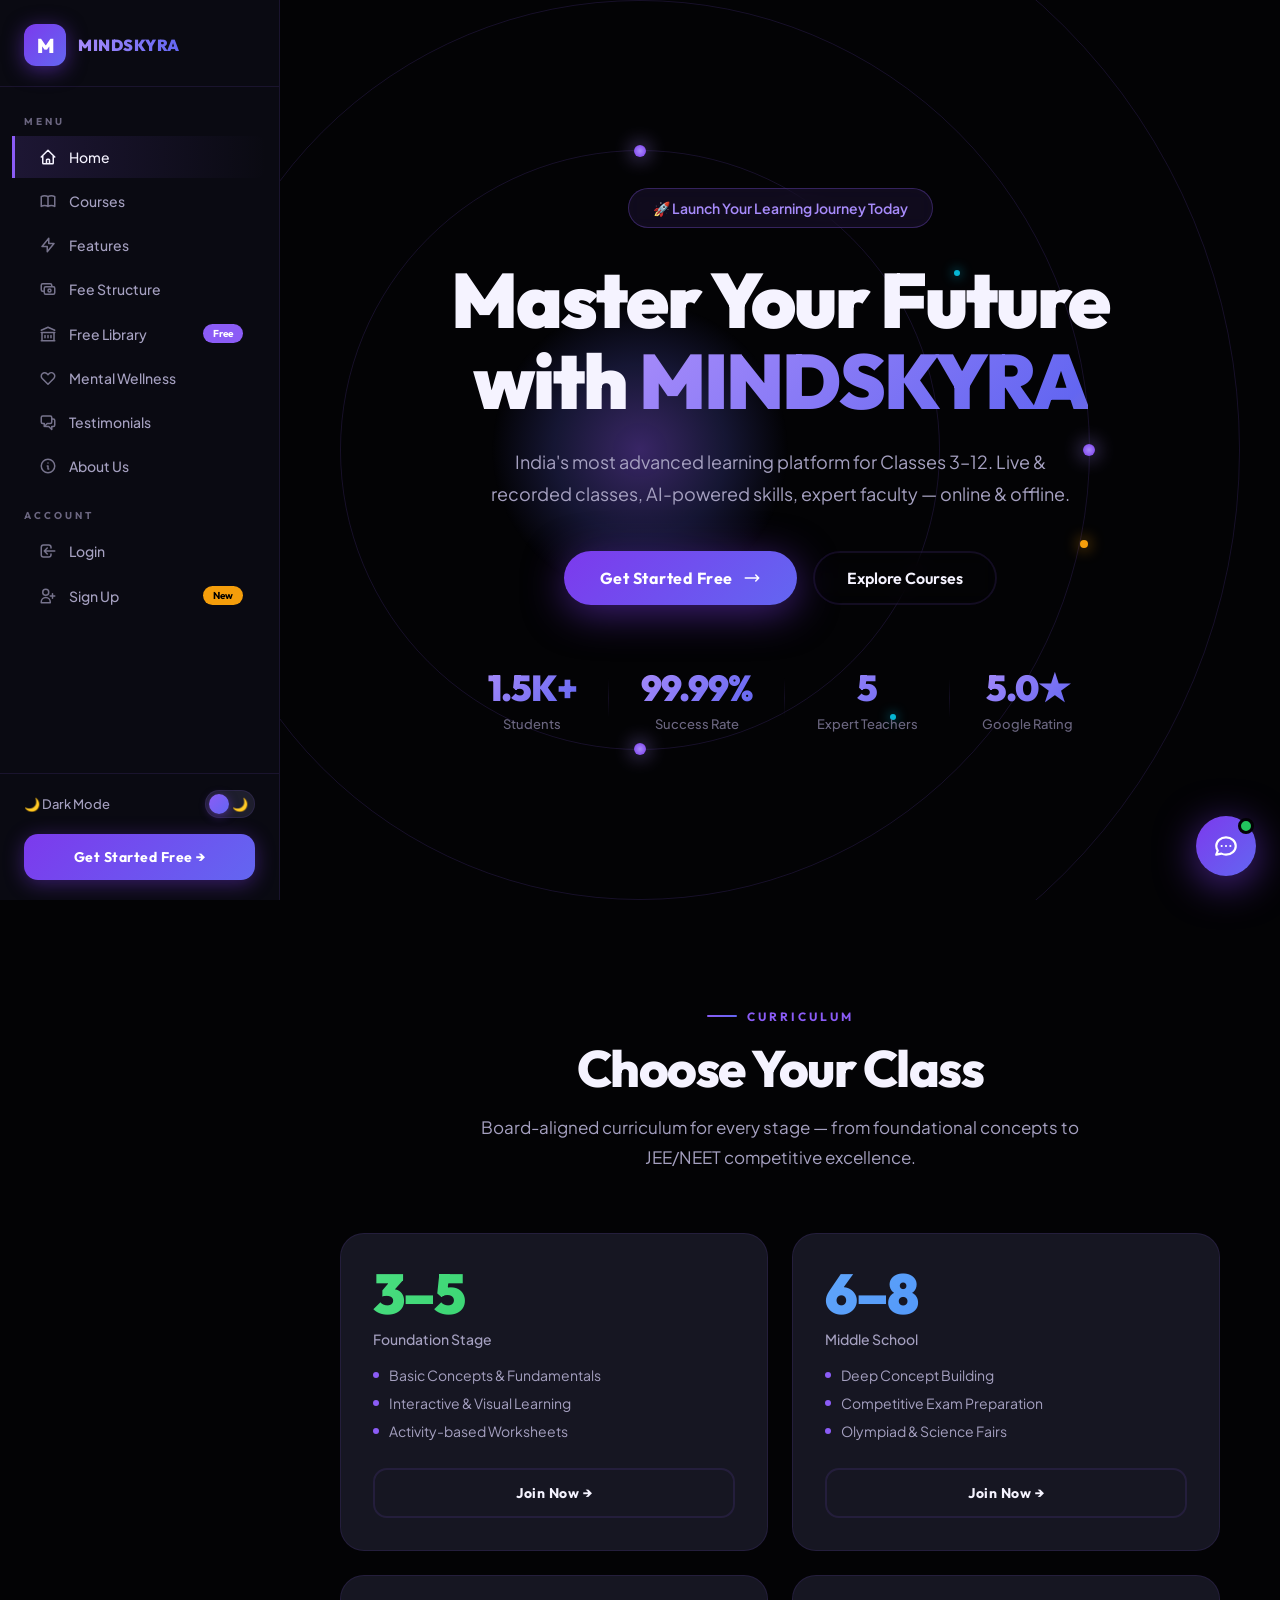
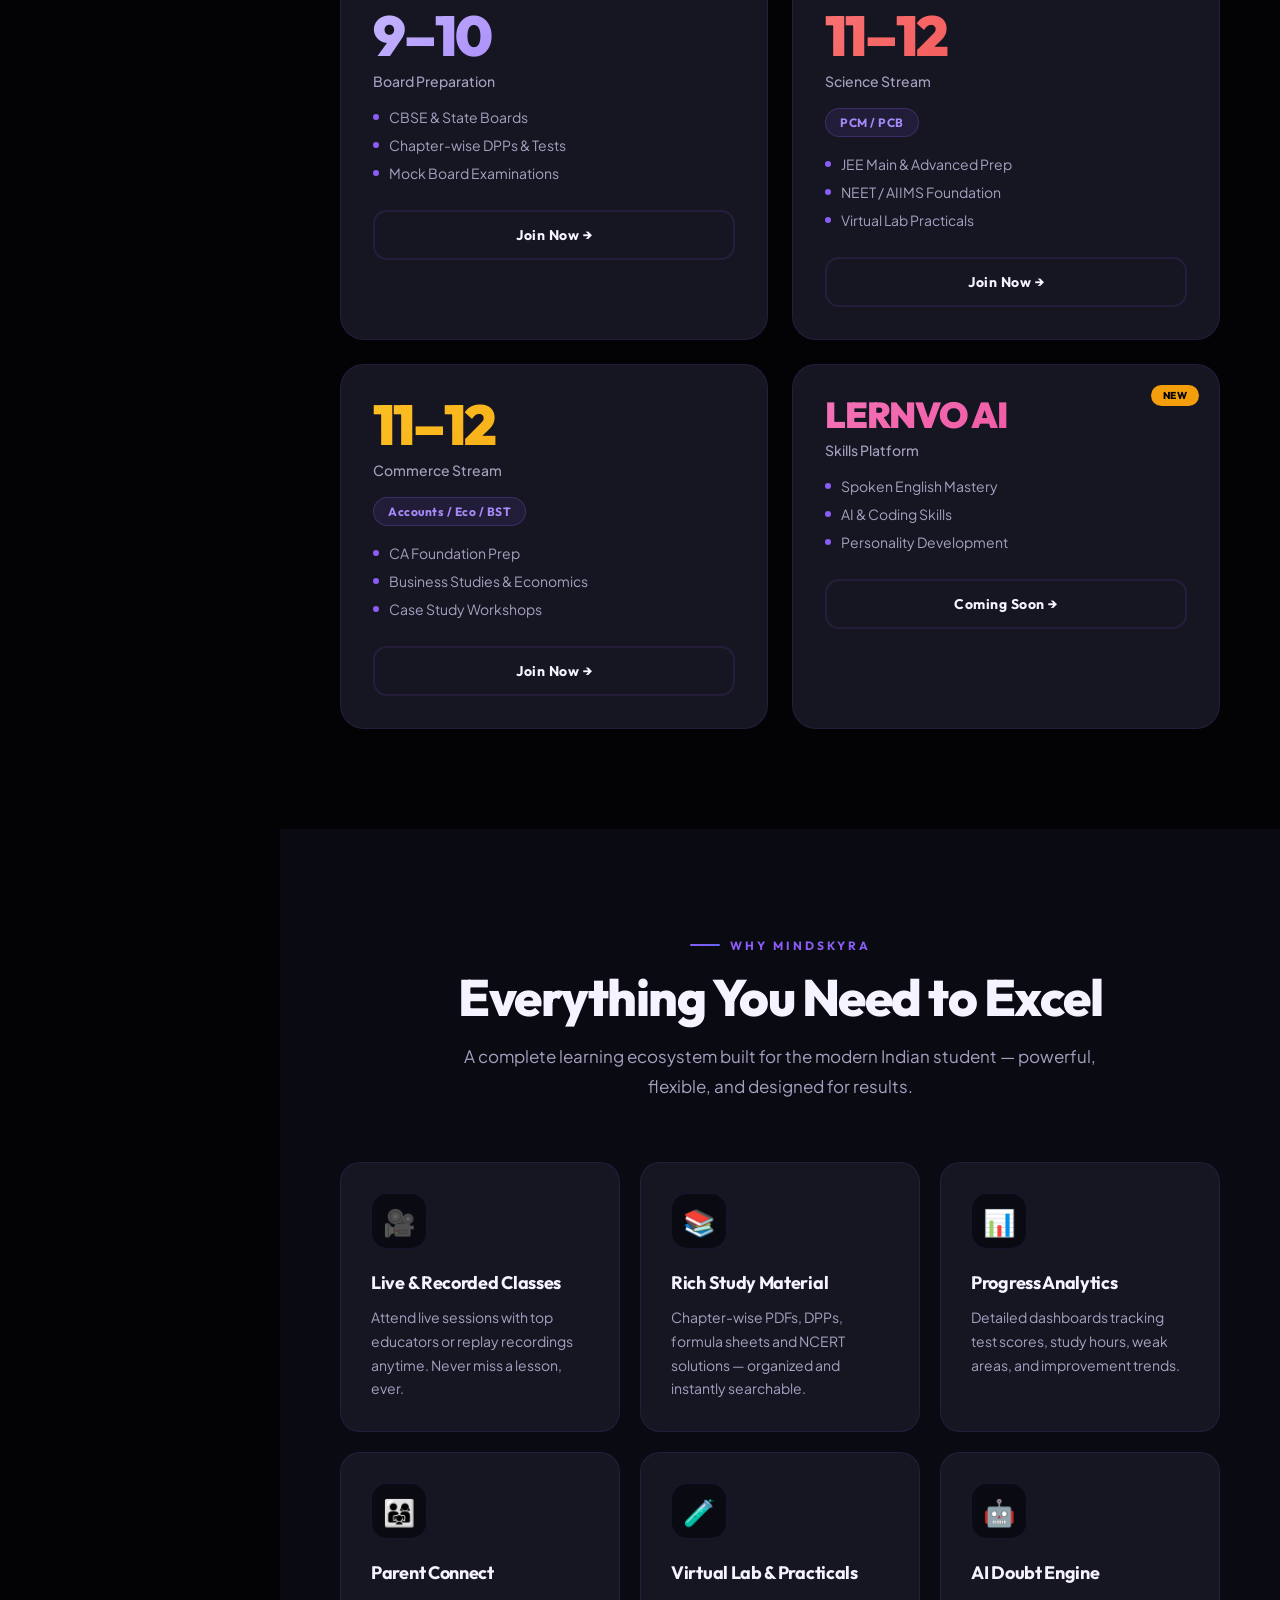
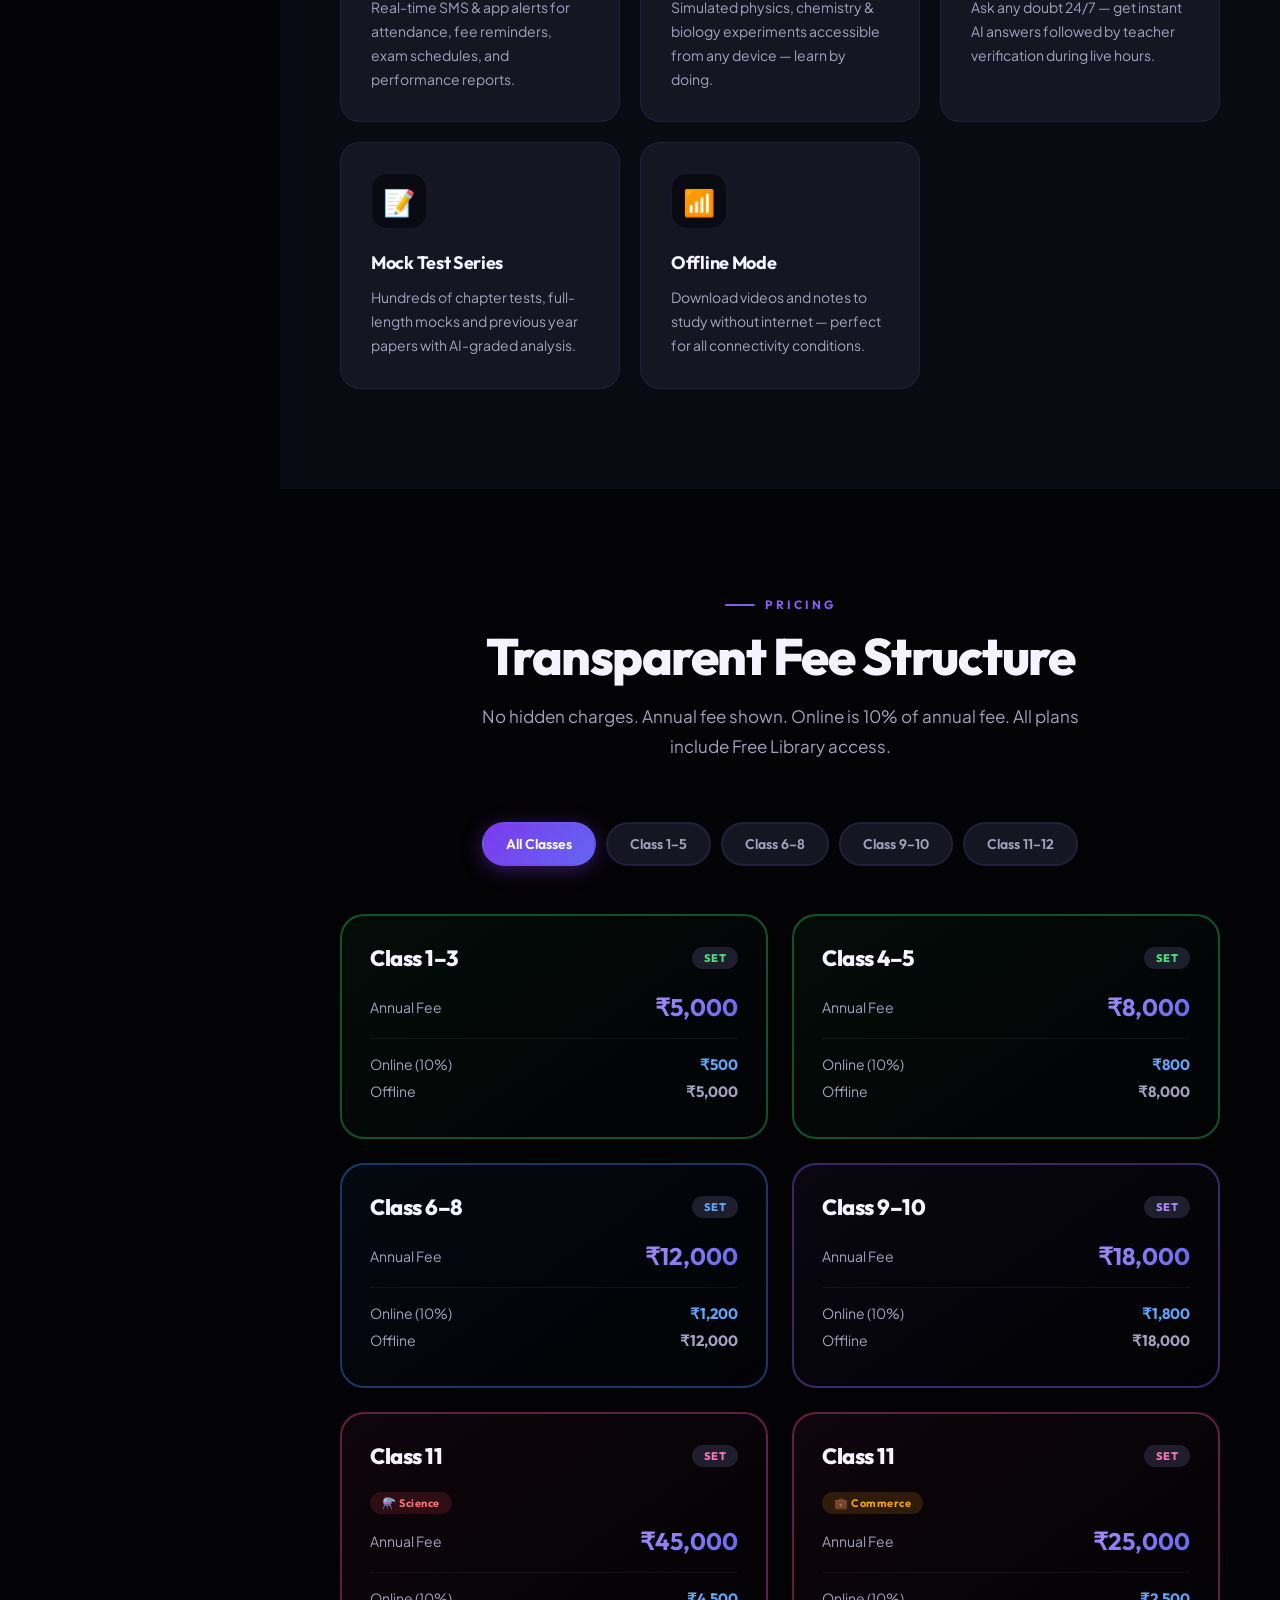
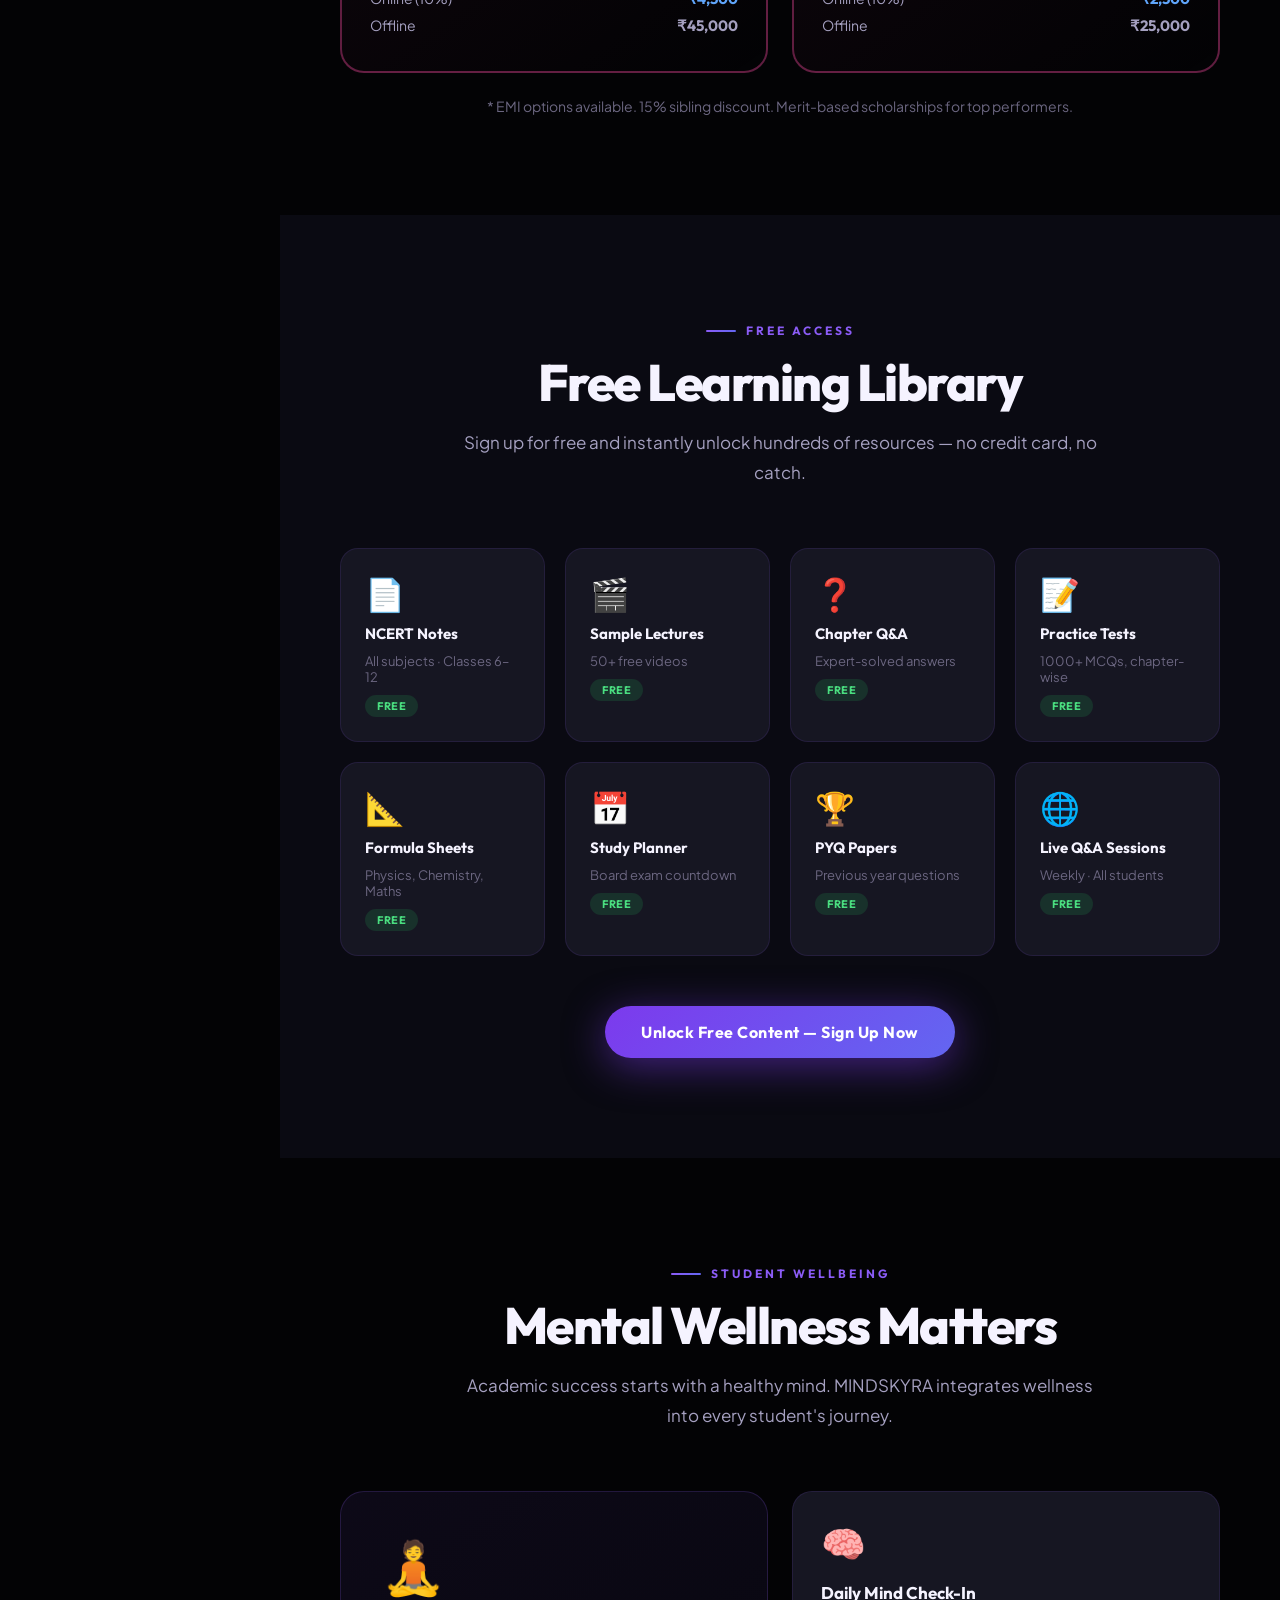
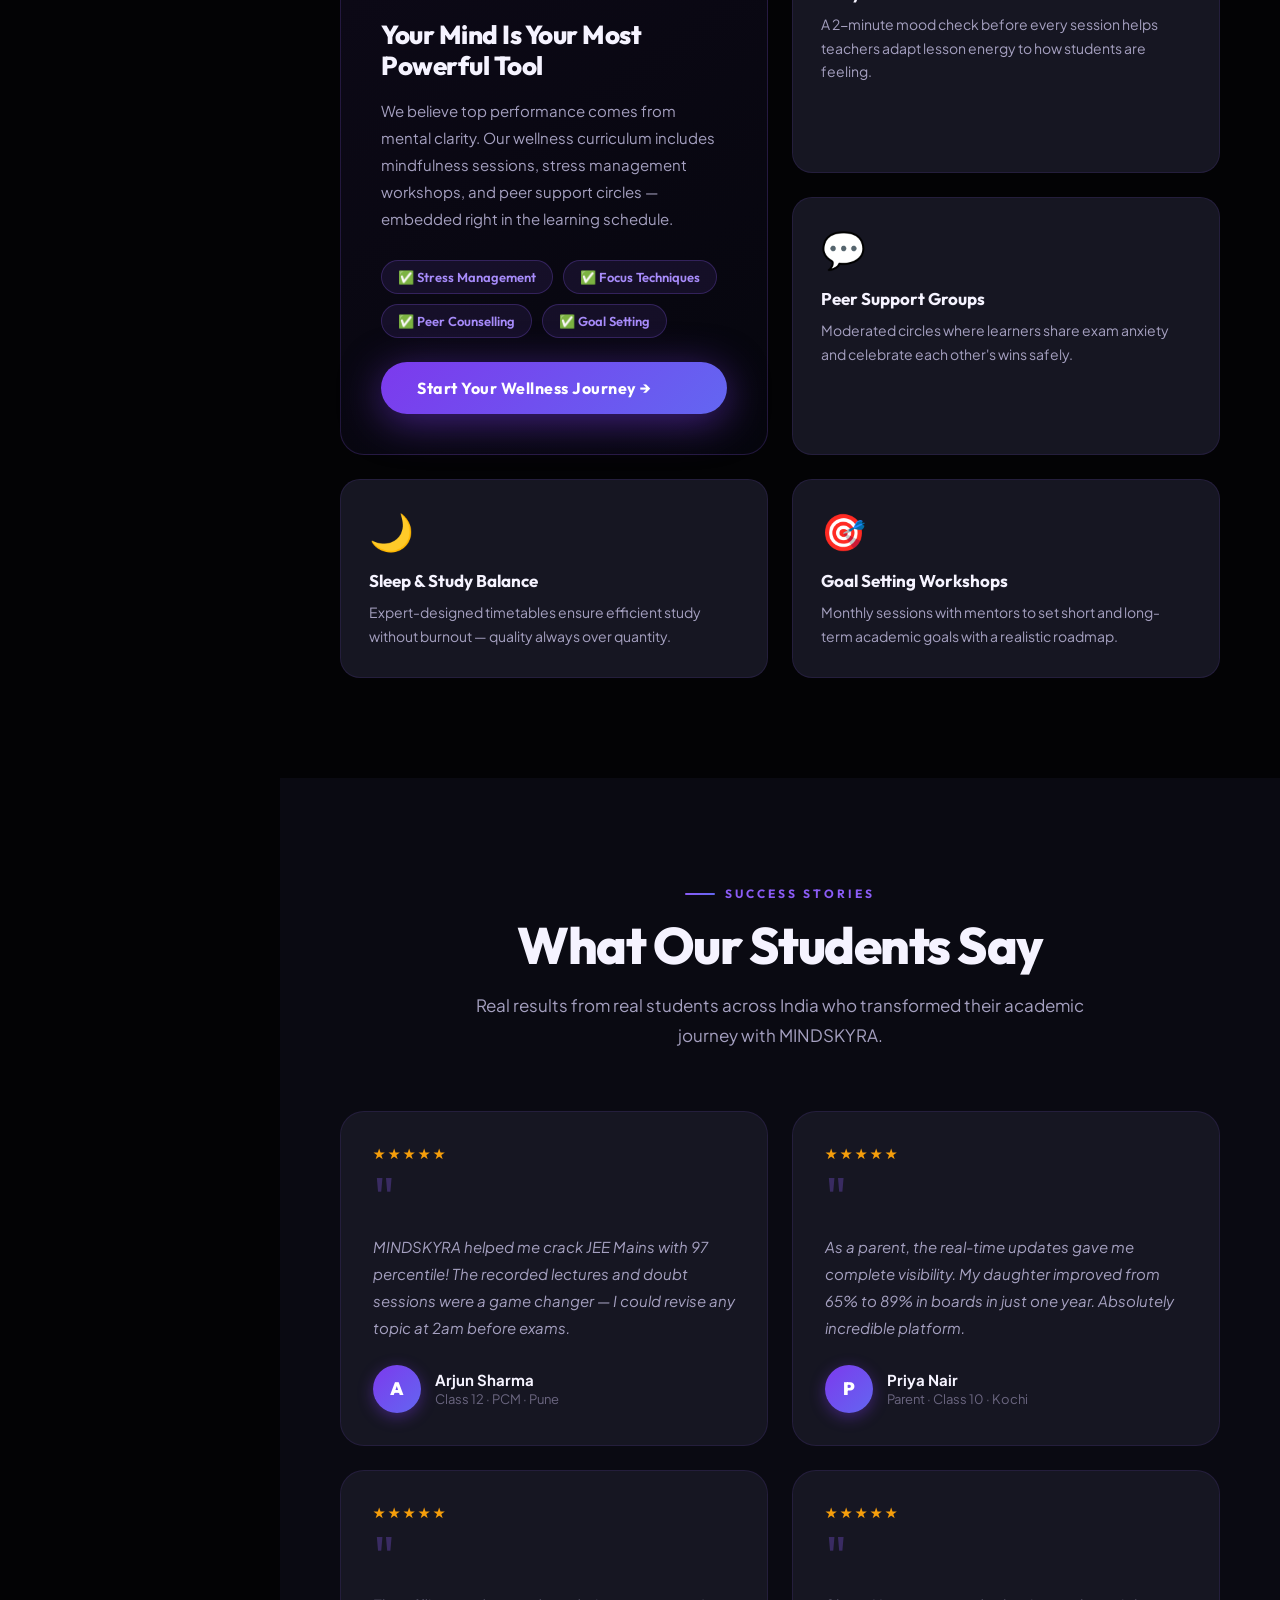
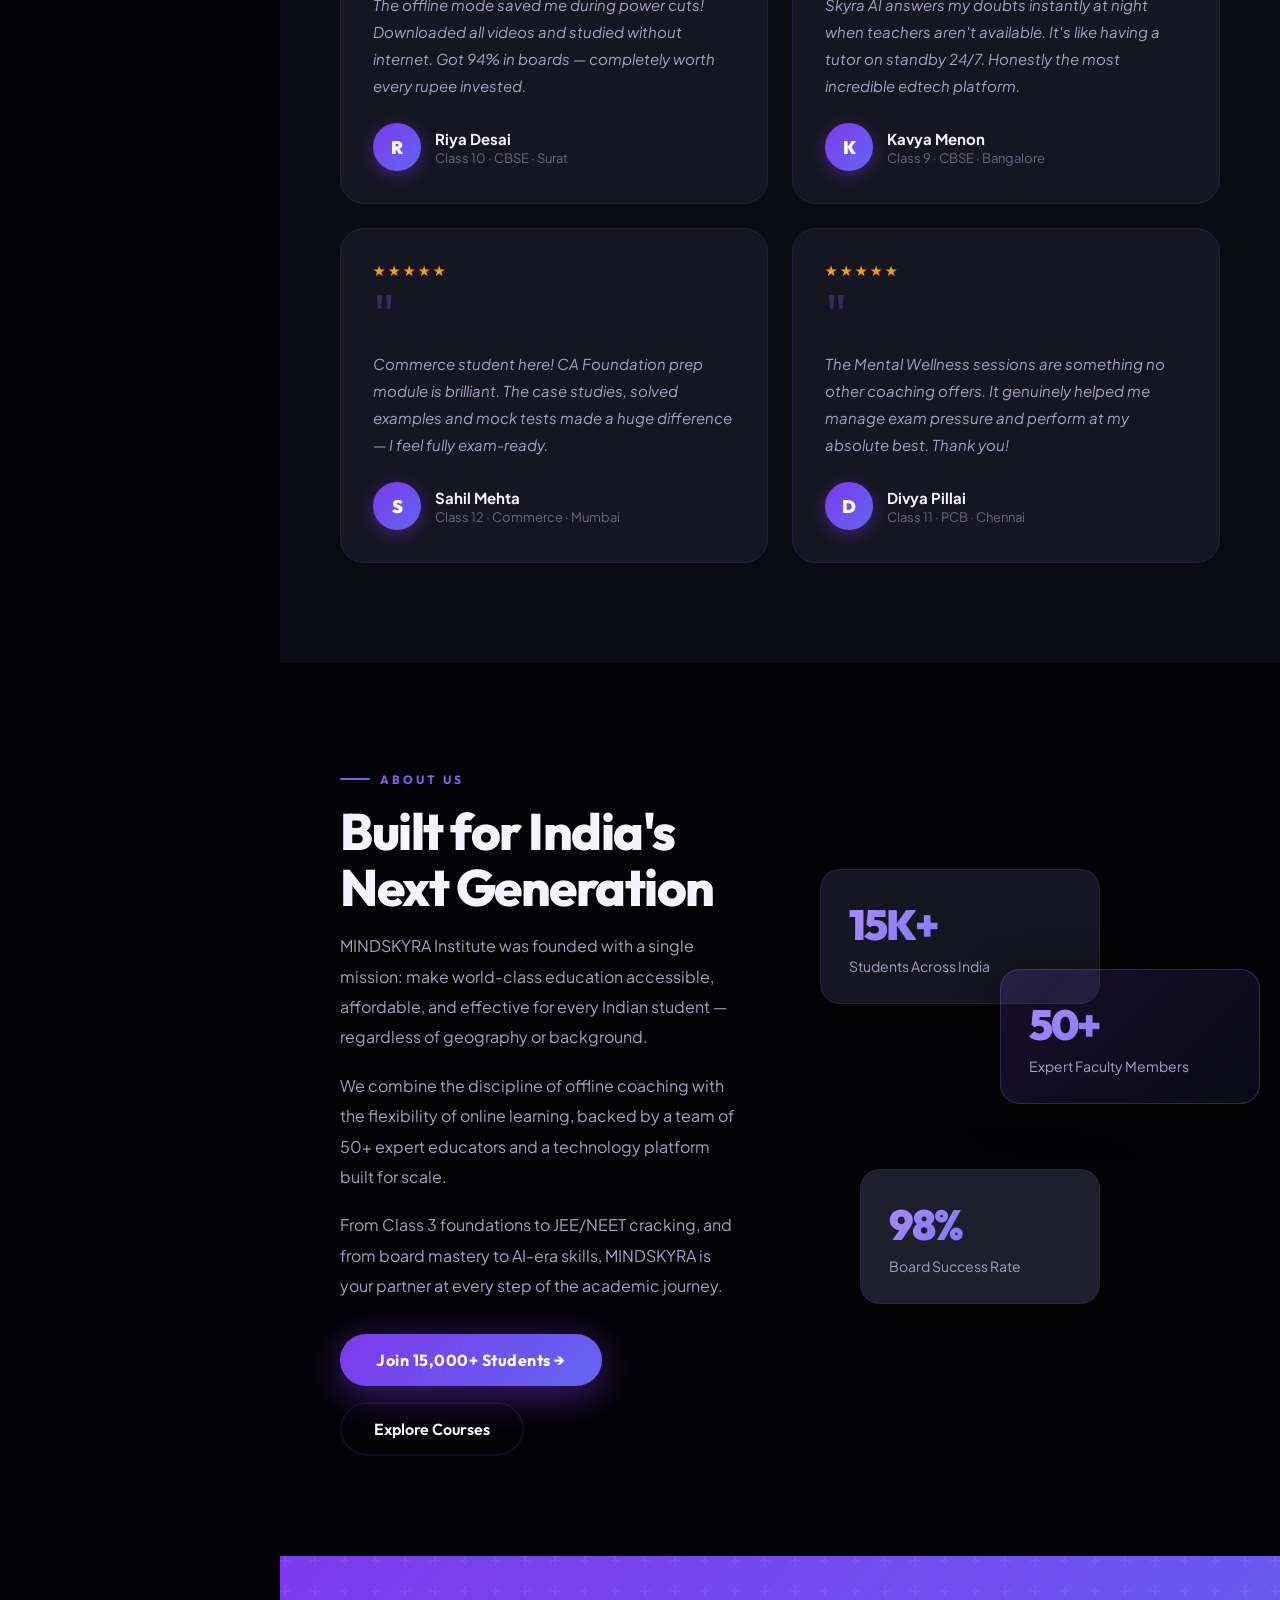
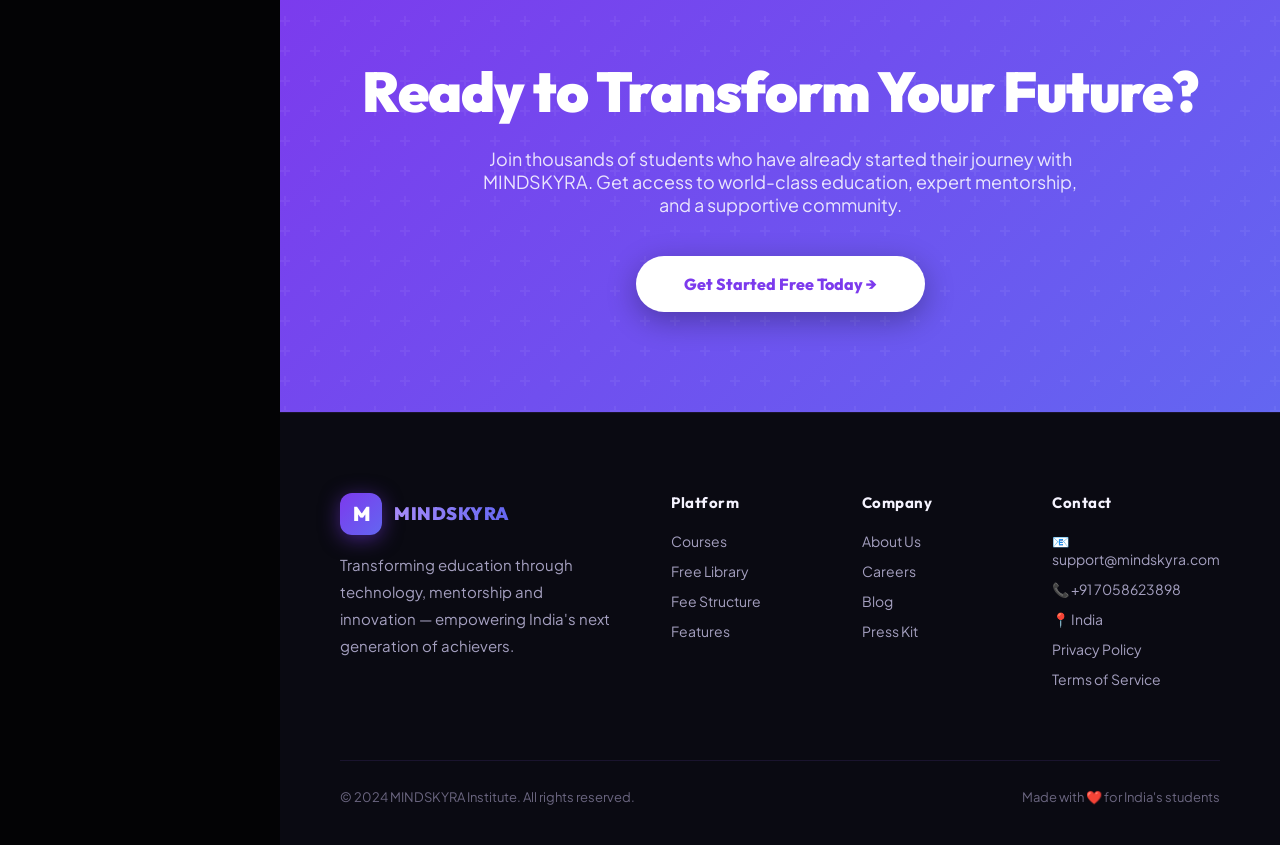
==== commit 1c2d4eba: "Update index.html" ====
--- a/index.html
+++ b/index.html
@@ -6,32 +6,32 @@
 <title>MINDSKYRA Institute – Master Your Future</title>
 <link rel="preconnect" href="https://fonts.googleapis.com">
 <link rel="preconnect" href="https://fonts.gstatic.com" crossorigin>
-<link href="https://fonts.googleapis.com/css2?family=Plus+Jakarta+Sans:ital,wght@0,300;0,400;0,500;0,600;0,700;1,400&family=Outfit:wght@300;400;500;600;700;800;900&display=swap" rel="stylesheet">
+<link href="https://fonts.googleapis.com/css2?family=Plus+Jakarta+Sans:wght@300;400;500;600;700&family=Outfit:wght@300;400;500;600;700;800;900&display=swap" rel="stylesheet">
 <style>
 /* ═══════════ THEME TOKENS ═══════════ */
 :root{
   --violet:#8b5cf6;--violet2:#7c3aed;--indigo:#6366f1;
-  --accent:#a78bfa;--gold:#f59e0b;
-  --sidebar-w:268px;--radius:16px;
-  --transition:.32s cubic-bezier(.4,0,.2,1);
+  --accent:#a78bfa;--gold:#f59e0b;--cyan:#06b6d4;
+  --sidebar-w:280px;--radius:20px;
+  --transition:.4s cubic-bezier(.4,0,.2,1);
 }
 [data-theme="dark"]{
-  --bg:#08080f;--bg2:#0f0f1a;--bg3:#141422;
-  --surface:#191927;--surface2:#1f1f30;
-  --border:rgba(139,92,246,0.14);--border2:rgba(255,255,255,0.06);
-  --text:#eeeaf8;--text2:#9b94b8;--text3:#5f587a;
-  --glow:0 0 50px rgba(139,92,246,0.22);
-  --shadow:0 4px 30px rgba(0,0,0,0.4);
-  --card-glow:0 8px 40px rgba(124,58,237,0.18);
+  --bg:#030305;--bg2:#0a0a12;--bg3:#12121c;
+  --surface:#161622;--surface2:#1e1e2d;
+  --border:rgba(139,92,246,0.12);--border2:rgba(255,255,255,0.05);
+  --text:#f5f3ff;--text2:#a5a0c0;--text3:#6b6680;
+  --glow:0 0 60px rgba(139,92,246,0.25);
+  --shadow:0 8px 40px rgba(0,0,0,0.5);
+  --card-glow:0 12px 50px rgba(124,58,237,0.2);
 }
 [data-theme="light"]{
-  --bg:#f0effe;--bg2:#ffffff;--bg3:#e8e5ff;
-  --surface:#ffffff;--surface2:#f0effe;
-  --border:rgba(139,92,246,0.18);--border2:rgba(0,0,0,0.07);
+  --bg:#f8f7ff;--bg2:#ffffff;--bg3:#ede9fe;
+  --surface:#ffffff;--surface2:#f5f3ff;
+  --border:rgba(139,92,246,0.15);--border2:rgba(0,0,0,0.06);
   --text:#1a1535;--text2:#5c5380;--text3:#9b94b8;
   --glow:0 0 50px rgba(139,92,246,0.15);
-  --shadow:0 4px 24px rgba(100,80,200,0.1);
-  --card-glow:0 8px 40px rgba(124,58,237,0.12);
+  --shadow:0 8px 30px rgba(100,80,200,0.12);
+  --card-glow:0 12px 40px rgba(124,58,237,0.12);
 }
 
 /* ═══════════ RESET ═══════════ */
@@ -45,575 +45,772 @@
 }
 h1,h2,h3,h4,h5{font-family:'Outfit',sans-serif;}
 a{text-decoration:none;}
+img{max-width:100%;height:auto;}
+
+/* ═══════════ ATOMIC PARTICLE ANIMATION ═══════════ */
+.atom-bg{
+  position:fixed;inset:0;z-index:0;pointer-events:none;
+  overflow:hidden;
+}
+.nucleus{
+  position:absolute;top:50%;left:50%;
+  width:300px;height:300px;transform:translate(-50%,-50%);
+  border-radius:50%;
+  background:radial-gradient(circle,rgba(139,92,246,0.4) 0%,rgba(99,102,241,0.2) 40%,transparent 70%);
+  animation:pulseNucleus 4s ease-in-out infinite;
+}
+@keyframes pulseNucleus{
+  0%,100%{transform:translate(-50%,-50%) scale(1);opacity:0.6;}
+  50%{transform:translate(-50%,-50%) scale(1.2);opacity:0.9;}
+}
+.orbit-ring{
+  position:absolute;border:1px solid rgba(139,92,246,0.15);
+  border-radius:50%;top:50%;left:50%;
+  transform:translate(-50%,-50%);
+}
+.orbit-1{width:600px;height:600px;animation:rotateOrbit 20s linear infinite;}
+.orbit-2{width:900px;height:900px;animation:rotateOrbit 30s linear infinite reverse;}
+.orbit-3{width:1200px;height:1200px;animation:rotateOrbit 40s linear infinite;}
+@keyframes rotateOrbit{0%{transform:translate(-50%,-50%) rotate(0deg);}100%{transform:translate(-50%,-50%) rotate(360deg);}}
+.electron{
+  position:absolute;width:12px;height:12px;
+  background:radial-gradient(circle,var(--accent),var(--violet2));
+  border-radius:50%;box-shadow:0 0 20px var(--accent);
+  animation:electronPulse 2s ease-in-out infinite;
+}
+@keyframes electronPulse{0%,100%{transform:scale(1);opacity:1;}50%{transform:scale(1.3);opacity:0.7;}}
+.e1{top:-6px;left:50%;transform:translateX(-50%);}
+.e2{top:50%;right:-6px;transform:translateY(-50%);}
+.e3{bottom:-6px;left:50%;transform:translateX(-50%);}
+.e4{top:50%;left:-6px;transform:translateY(-50%);}
+.proton{
+  position:absolute;width:8px;height:8px;
+  background:var(--gold);border-radius:50%;
+  box-shadow:0 0 15px var(--gold);
+  animation:floatParticle 6s ease-in-out infinite;
+}
+@keyframes floatParticle{
+  0%,100%{transform:translate(0,0);opacity:0.3;}
+  50%{transform:translate(30px,-30px);opacity:1;}
+}
+.neutron{
+  position:absolute;width:6px;height:6px;
+  background:var(--cyan);border-radius:50%;
+  box-shadow:0 0 12px var(--cyan);
+  animation:floatParticle 8s ease-in-out infinite reverse;
+}
+.p1{top:20%;left:10%;animation-delay:0s;}
+.p2{top:60%;right:15%;animation-delay:2s;}
+.p3{bottom:30%;left:20%;animation-delay:4s;}
+.n1{top:30%;right:25%;animation-delay:1s;}
+.n2{bottom:20%;right:30%;animation-delay:3s;}
+.n3{top:70%;left:15%;animation-delay:5s;}
 
 /* ═══════════ SIDEBAR ═══════════ */
 .sidebar{
   position:fixed;top:0;left:0;width:var(--sidebar-w);height:100vh;
   background:var(--bg2);border-right:1px solid var(--border);
   z-index:200;display:flex;flex-direction:column;
-  transition:transform .38s cubic-bezier(.77,0,.18,1),background var(--transition),border-color var(--transition);
-  overflow:hidden;
-}
-.s-logo{padding:22px 22px 18px;border-bottom:1px solid var(--border);}
-.s-logo-row{display:flex;align-items:center;gap:10px;}
+  transition:transform .4s cubic-bezier(.77,0,.18,1),background var(--transition);
+  overflow:hidden;backdrop-filter:blur(20px);
+}
+.s-logo{padding:24px 24px 20px;border-bottom:1px solid var(--border);}
+.s-logo-row{display:flex;align-items:center;gap:12px;}
 .logo-box{
-  width:38px;height:38px;border-radius:11px;flex-shrink:0;
+  width:42px;height:42px;border-radius:12px;
   background:linear-gradient(135deg,var(--violet2),var(--indigo));
   display:flex;align-items:center;justify-content:center;
-  font-family:'Outfit',sans-serif;font-weight:900;font-size:19px;color:#fff;
-  box-shadow:0 4px 14px rgba(124,58,237,0.4);
-}
+  font-family:'Outfit',sans-serif;font-weight:900;font-size:20px;color:#fff;
+  box-shadow:0 4px 20px rgba(124,58,237,0.5);
+  animation:logoGlow 3s ease-in-out infinite;
+  flex-shrink:0;
+}
+@keyframes logoGlow{0%,100%{box-shadow:0 4px 20px rgba(124,58,237,0.5);}50%{box-shadow:0 4px 30px rgba(124,58,237,0.8);}}
 .logo-txt{
-  font-family:'Outfit',sans-serif;font-weight:900;font-size:15px;letter-spacing:.5px;
+  font-family:'Outfit',sans-serif;font-weight:900;font-size:16px;letter-spacing:0.5px;
   background:linear-gradient(90deg,var(--accent),var(--indigo));
   -webkit-background-clip:text;-webkit-text-fill-color:transparent;
 }
-.s-nav{flex:1;padding:12px 0;overflow-y:auto;scrollbar-width:none;}
+.s-nav{flex:1;padding:16px 0;overflow-y:auto;scrollbar-width:none;}
 .s-nav::-webkit-scrollbar{display:none;}
 .nav-grp{
-  font-size:9.5px;font-weight:700;letter-spacing:2.5px;
-  color:var(--text3);padding:10px 22px 4px;text-transform:uppercase;
+  font-size:10px;font-weight:700;letter-spacing:3px;
+  color:var(--text3);padding:12px 24px 6px;text-transform:uppercase;
   font-family:'Outfit',sans-serif;
 }
 .nav-a{
-  display:flex;align-items:center;gap:11px;
-  padding:10px 22px;color:var(--text2);
-  font-size:13.5px;font-weight:500;cursor:pointer;
-  transition:all .2s;border-left:2px solid transparent;
-  text-decoration:none;
+  display:flex;align-items:center;gap:12px;
+  padding:12px 24px;color:var(--text2);
+  font-size:14px;font-weight:500;cursor:pointer;
+  transition:all .25s;border-left:3px solid transparent;
+  text-decoration:none;margin:2px 12px;border-radius:0 12px 12px 0;
 }
 .nav-a:hover,.nav-a.active{
-  color:var(--text);background:rgba(139,92,246,0.08);
+  color:var(--text);background:linear-gradient(90deg,rgba(139,92,246,0.15),transparent);
   border-left-color:var(--violet);
 }
-.nav-a svg{width:17px;height:17px;flex-shrink:0;opacity:.7;}
+.nav-a svg{width:18px;height:18px;flex-shrink:0;opacity:.7;}
 .nav-a:hover svg,.nav-a.active svg{opacity:1;}
 .nav-badge{
-  margin-left:auto;font-size:9px;font-weight:700;
+  margin-left:auto;font-size:10px;font-weight:700;
   background:var(--violet);color:#fff;
-  padding:2px 7px;border-radius:20px;
+  padding:3px 10px;border-radius:20px;
   font-family:'Outfit',sans-serif;
-}
-.s-bottom{padding:14px 22px 18px;border-top:1px solid var(--border);flex-shrink:0;}
+  white-space:nowrap;
+}
+.s-bottom{padding:16px 24px 20px;border-top:1px solid var(--border);flex-shrink:0;}
 .theme-row{
   display:flex;align-items:center;justify-content:space-between;
-  margin-bottom:14px;
-}
-.theme-row span{font-size:12.5px;color:var(--text2);font-weight:500;}
-/* ── Theme Toggle ── */
+  margin-bottom:16px;
+}
+.theme-row span{font-size:13px;color:var(--text2);font-weight:500;}
 .tog{
-  width:46px;height:26px;background:var(--surface2);border:1px solid var(--border);
+  width:50px;height:28px;background:var(--surface2);border:1px solid var(--border);
   border-radius:30px;cursor:pointer;display:flex;align-items:center;
-  padding:3px;position:relative;transition:background .3s,border-color .3s;
-  flex-shrink:0;
+  padding:3px;position:relative;transition:all .3s;flex-shrink:0;
 }
 .tog-ball{
-  width:18px;height:18px;border-radius:50%;
+  width:20px;height:20px;border-radius:50%;
   background:linear-gradient(135deg,var(--violet),var(--indigo));
-  transition:transform .32s cubic-bezier(.34,1.56,.64,1);
-  flex-shrink:0;box-shadow:0 2px 8px rgba(124,58,237,0.45);
-  position:relative;z-index:1;
-}
-[data-theme="light"] .tog-ball{transform:translateX(20px);}
+  transition:transform .35s cubic-bezier(.34,1.56,.64,1);
+  box-shadow:0 2px 10px rgba(124,58,237,0.5);
+}
+[data-theme="light"] .tog-ball{transform:translateX(22px);}
 .tog-icon{
-  position:absolute;font-size:11px;
+  position:absolute;font-size:12px;
   transition:opacity .25s;pointer-events:none;
 }
-.i-moon{right:5px;opacity:1;}
-.i-sun{left:5px;opacity:0;}
+.i-moon{right:6px;opacity:1;}
+.i-sun{left:6px;opacity:0;}
 [data-theme="light"] .i-moon{opacity:0;}
 [data-theme="light"] .i-sun{opacity:1;}
 .s-cta{
-  width:100%;padding:12px;border:none;border-radius:12px;
+  width:100%;padding:14px;border:none;border-radius:14px;
   background:linear-gradient(135deg,var(--violet2),var(--indigo));
-  color:#fff;font-family:'Outfit',sans-serif;font-weight:700;font-size:13.5px;
-  cursor:pointer;transition:opacity .2s,transform .2s;letter-spacing:.3px;
-}
-.s-cta:hover{opacity:.9;transform:translateY(-1px);}
+  color:#fff;font-family:'Outfit',sans-serif;font-weight:700;font-size:14px;
+  cursor:pointer;transition:all .25s;letter-spacing:0.5px;
+  box-shadow:0 4px 20px rgba(124,58,237,0.4);
+}
+.s-cta:hover{transform:translateY(-2px);box-shadow:0 8px 30px rgba(124,58,237,0.6);}
 
 /* ═══════════ MOBILE TOPNAV ═══════════ */
 .topnav{
   display:none;position:fixed;top:0;left:0;right:0;z-index:150;
   background:var(--bg2);border-bottom:1px solid var(--border);
-  padding:0 16px;height:58px;align-items:center;justify-content:space-between;
-  transition:background var(--transition);
-}
-.topnav-r{display:flex;align-items:center;gap:10px;}
+  padding:0 16px;height:64px;align-items:center;justify-content:space-between;
+  transition:all var(--transition);backdrop-filter:blur(20px);
+}
+.topnav-r{display:flex;align-items:center;gap:8px;}
 .hamburger{
-  background:none;border:1px solid var(--border2);border-radius:9px;
-  padding:7px;cursor:pointer;color:var(--text);
+  background:none;border:1px solid var(--border2);border-radius:10px;
+  padding:8px;cursor:pointer;color:var(--text);
   display:flex;align-items:center;justify-content:center;
-  transition:border-color .2s;
-}
-.hamburger:hover{border-color:var(--violet);}
+  transition:all .2s;min-width:40px;min-height:40px;
+}
+.hamburger:hover{border-color:var(--violet);background:rgba(139,92,246,0.1);}
 .s-overlay{
   display:none;position:fixed;inset:0;
-  background:rgba(0,0,0,.55);z-index:190;
-  backdrop-filter:blur(5px);-webkit-backdrop-filter:blur(5px);
+  background:rgba(0,0,0,.7);z-index:190;
+  backdrop-filter:blur(8px);
 }
 
 /* ═══════════ LAYOUT ═══════════ */
-.main{margin-left:var(--sidebar-w);min-height:100vh;}
-section{padding:84px 52px;}
+.main{margin-left:var(--sidebar-w);min-height:100vh;position:relative;z-index:1;}
+section{padding:100px 60px;}
 
 /* ═══════════ HERO ═══════════ */
 .hero{
-  min-height:100vh;display:flex;align-items:center;
-  position:relative;overflow:hidden;padding:110px 52px 90px;
-}
-.h-bg{position:absolute;inset:0;z-index:0;}
-.h-grad{
-  position:absolute;inset:0;
-  background:linear-gradient(135deg,#0c052a 0%,#16093f 35%,#1a0b50 60%,#0e1440 100%);
-}
-[data-theme="light"] .h-grad{
-  background:linear-gradient(135deg,#3920a2 0%,#5435c9 40%,#6447d6 70%,#4c31b7 100%);
-}
-.h-mesh{
-  position:absolute;inset:0;
-  background:
-    radial-gradient(ellipse 70% 55% at 70% 40%,rgba(139,92,246,0.28) 0%,transparent 65%),
-    radial-gradient(ellipse 45% 45% at 90% 85%,rgba(99,102,241,0.18) 0%,transparent 60%),
-    radial-gradient(ellipse 35% 35% at 12% 25%,rgba(167,139,250,0.14) 0%,transparent 60%);
-}
-.h-grid{
-  position:absolute;inset:0;
-  background-image:
-    linear-gradient(rgba(255,255,255,0.035) 1px,transparent 1px),
-    linear-gradient(90deg,rgba(255,255,255,0.035) 1px,transparent 1px);
-  background-size:55px 55px;
-}
-.h-orb{
-  position:absolute;border-radius:50%;
-  filter:blur(75px);animation:floatO 7s ease-in-out infinite;pointer-events:none;
-}
-.o1{width:450px;height:450px;background:rgba(124,58,237,0.2);top:-80px;right:80px;}
-.o2{width:280px;height:280px;background:rgba(99,102,241,0.16);bottom:60px;right:-40px;animation-delay:2.5s;}
-.o3{width:180px;height:180px;background:rgba(245,158,11,0.09);top:200px;left:20px;animation-delay:5s;}
-@keyframes floatO{0%,100%{transform:translateY(0) scale(1);}50%{transform:translateY(-22px) scale(1.04);}}
-
-.h-content{position:relative;z-index:1;max-width:720px;}
+  min-height:100vh;display:flex;align-items:center;justify-content:center;
+  position:relative;overflow:hidden;padding:120px 60px 100px;
+  text-align:center;
+}
+.h-content{position:relative;z-index:2;max-width:900px;width:100%;}
 .h-badge{
-  display:inline-flex;align-items:center;gap:9px;
-  padding:8px 18px;border-radius:40px;
-  background:rgba(255,255,255,0.1);border:1px solid rgba(255,255,255,0.22);
-  color:rgba(255,255,255,0.9);font-size:13px;font-weight:500;margin-bottom:28px;
-  backdrop-filter:blur(12px);-webkit-backdrop-filter:blur(12px);
-}
-.ldot{
-  width:7px;height:7px;background:#22c55e;border-radius:50%;
-  box-shadow:0 0 8px #22c55e;animation:ldotP 2s ease infinite;
-}
-@keyframes ldotP{0%,100%{opacity:1;transform:scale(1);}50%{opacity:.7;transform:scale(1.4);}}
+  display:inline-flex;align-items:center;gap:10px;
+  padding:10px 24px;border-radius:50px;
+  background:rgba(139,92,246,0.1);border:1px solid rgba(139,92,246,0.3);
+  color:var(--accent);font-size:14px;font-weight:600;margin-bottom:32px;
+  backdrop-filter:blur(10px);animation:badgePulse 3s ease-in-out infinite;
+}
+@keyframes badgePulse{0%,100%{box-shadow:0 0 20px rgba(139,92,246,0.2);}50%{box-shadow:0 0 40px rgba(139,92,246,0.4);}}
 .hero h1{
-  font-size:clamp(38px,5.5vw,74px);font-weight:900;
-  line-height:1.04;letter-spacing:-2px;color:#fff;margin-bottom:22px;
+  font-size:clamp(36px,6vw,80px);font-weight:900;
+  line-height:1.05;letter-spacing:-2px;margin-bottom:24px;
 }
 .hero h1 .g{
-  background:linear-gradient(130deg,#c4b5fd 0%,#a78bfa 30%,#818cf8 60%,#fbbf24 100%);
+  background:linear-gradient(135deg,var(--accent) 0%,var(--indigo) 50%,var(--gold) 100%);
   -webkit-background-clip:text;-webkit-text-fill-color:transparent;
-  background-size:200% auto;animation:shimr 4s linear infinite;
-}
-@keyframes shimr{0%{background-position:0% 50%;}100%{background-position:200% 50%;}}
+  background-size:200% auto;animation:gradientShift 5s ease infinite;
+}
+@keyframes gradientShift{0%{background-position:0% 50%;}50%{background-position:100% 50%;}100%{background-position:0% 50%;}}
 .h-sub{
-  font-size:17px;color:rgba(255,255,255,0.72);
-  line-height:1.75;margin-bottom:38px;max-width:580px;font-weight:400;
-}
-.h-btns{display:flex;gap:14px;flex-wrap:wrap;}
+  font-size:18px;color:var(--text2);
+  line-height:1.8;margin-bottom:40px;max-width:600px;margin-left:auto;margin-right:auto;
+}
+.h-btns{display:flex;gap:16px;justify-content:center;flex-wrap:wrap;}
 .btn-p{
-  padding:14px 30px;background:linear-gradient(135deg,var(--violet2),var(--indigo));
+  padding:16px 36px;background:linear-gradient(135deg,var(--violet2),var(--indigo));
   border:none;border-radius:50px;color:#fff;
-  font-family:'Outfit',sans-serif;font-weight:700;font-size:15px;cursor:pointer;
-  transition:all .25s;display:inline-flex;align-items:center;gap:8px;
-  box-shadow:0 8px 32px rgba(124,58,237,0.48);letter-spacing:.2px;
-}
-.btn-p:hover{transform:translateY(-2px);box-shadow:0 14px 42px rgba(124,58,237,0.65);}
+  font-family:'Outfit',sans-serif;font-weight:700;font-size:16px;cursor:pointer;
+  transition:all .3s;display:inline-flex;align-items:center;gap:10px;
+  box-shadow:0 8px 40px rgba(124,58,237,0.5);letter-spacing:0.5px;
+  white-space:nowrap;
+}
+.btn-p:hover{transform:translateY(-3px);box-shadow:0 12px 50px rgba(124,58,237,0.7);}
 .btn-o{
-  padding:13px 28px;background:rgba(255,255,255,0.1);
-  border:1px solid rgba(255,255,255,0.26);border-radius:50px;color:#fff;
-  font-family:'Outfit',sans-serif;font-weight:600;font-size:15px;
-  cursor:pointer;transition:all .25s;backdrop-filter:blur(8px);
-}
-.btn-o:hover{background:rgba(255,255,255,0.2);}
-.btn-s{
-  padding:13px 28px;background:var(--surface);border:1px solid var(--border);
-  border-radius:50px;color:var(--text);
-  font-family:'Outfit',sans-serif;font-weight:600;font-size:15px;
-  cursor:pointer;transition:all .25s;display:inline-flex;align-items:center;gap:8px;
-}
-.btn-s:hover{border-color:var(--violet);color:var(--accent);}
-
-.h-stats{display:flex;gap:0;margin-top:52px;flex-wrap:wrap;}
-.stat{display:flex;flex-direction:column;padding:0 28px;}
-.stat:first-child{padding-left:0;}
+  padding:15px 32px;background:transparent;
+  border:2px solid var(--border);border-radius:50px;color:var(--text);
+  font-family:'Outfit',sans-serif;font-weight:600;font-size:16px;
+  cursor:pointer;transition:all .3s;backdrop-filter:blur(10px);
+  white-space:nowrap;
+}
+.btn-o:hover{border-color:var(--violet);background:rgba(139,92,246,0.1);color:var(--accent);}
+.h-stats{
+  display:flex;gap:0;justify-content:center;margin-top:60px;flex-wrap:wrap;
+}
+.stat{display:flex;flex-direction:column;padding:0 32px;position:relative;}
+.stat::after{
+  content:'';position:absolute;right:0;top:50%;transform:translateY(-50%);
+  width:1px;height:40px;background:linear-gradient(180deg,transparent,var(--border),transparent);
+}
+.stat:last-child::after{display:none;}
 .stat-v{
-  font-family:'Outfit',sans-serif;font-size:30px;font-weight:900;
-  color:#fff;letter-spacing:-1px;
-}
-.stat-l{font-size:12px;color:rgba(255,255,255,0.5);margin-top:3px;font-weight:500;}
-.stat-sep{width:1px;background:rgba(255,255,255,0.15);align-self:stretch;margin:4px 0;}
+  font-family:'Outfit',sans-serif;font-size:36px;font-weight:900;
+  background:linear-gradient(135deg,var(--accent),var(--indigo));
+  -webkit-background-clip:text;-webkit-text-fill-color:transparent;
+  letter-spacing:-1px;
+}
+.stat-l{font-size:13px;color:var(--text3);margin-top:6px;font-weight:500;}
 
 /* ═══════════ SECTION SHARED ═══════════ */
 .s-lbl{
-  display:inline-flex;align-items:center;gap:8px;
-  font-size:11px;font-weight:700;letter-spacing:3px;text-transform:uppercase;
-  color:var(--violet);margin-bottom:14px;font-family:'Outfit',sans-serif;
+  display:inline-flex;align-items:center;gap:10px;
+  font-size:12px;font-weight:700;letter-spacing:3px;text-transform:uppercase;
+  color:var(--violet);margin-bottom:16px;font-family:'Outfit',sans-serif;
 }
 .s-lbl::before{
-  content:'';width:22px;height:2px;
+  content:'';width:30px;height:2px;
   background:linear-gradient(90deg,var(--violet),var(--indigo));border-radius:2px;
 }
 .s-title{
-  font-size:clamp(26px,3.5vw,44px);font-weight:800;
-  line-height:1.1;letter-spacing:-1.2px;margin-bottom:14px;
-}
-.s-sub{font-size:16px;color:var(--text2);line-height:1.8;max-width:620px;}
-.s-hdr{margin-bottom:52px;}
+  font-size:clamp(28px,4vw,52px);font-weight:800;
+  line-height:1.1;letter-spacing:-1.5px;margin-bottom:16px;
+}
+.s-sub{font-size:17px;color:var(--text2);line-height:1.8;max-width:650px;}
+.s-hdr{margin-bottom:60px;text-align:center;}
+.s-hdr .s-sub{margin-left:auto;margin-right:auto;}
 
 /* ═══════════ COURSES ═══════════ */
-#courses{background:var(--bg);}
-.c-grid{display:grid;grid-template-columns:repeat(auto-fill,minmax(275px,1fr));gap:18px;}
+#courses{background:var(--bg);position:relative;}
+.c-grid{display:grid;grid-template-columns:repeat(auto-fill,minmax(300px,1fr));gap:24px;}
 .c-card{
   background:var(--surface);border:1px solid var(--border);
-  border-radius:20px;padding:28px;cursor:pointer;
-  transition:all .32s;position:relative;overflow:hidden;
-}
-.c-card::after{
+  border-radius:24px;padding:32px;cursor:pointer;
+  transition:all .4s;position:relative;overflow:hidden;
+}
+.c-card::before{
   content:'';position:absolute;inset:0;
-  background:var(--ch,linear-gradient(135deg,rgba(139,92,246,0.06),transparent));
-  opacity:0;transition:opacity .3s;
-}
-.c-card:hover{transform:translateY(-5px);border-color:var(--violet);box-shadow:var(--card-glow);}
-.c-card:hover::after{opacity:1;}
+  background:linear-gradient(135deg,var(--ch,transparent),transparent);
+  opacity:0;transition:opacity .4s;
+}
+.c-card:hover{transform:translateY(-8px) scale(1.02);border-color:var(--violet);box-shadow:var(--card-glow);}
+.c-card:hover::before{opacity:1;}
 .c-num{
-  font-family:'Outfit',sans-serif;font-size:50px;font-weight:900;
+  font-family:'Outfit',sans-serif;font-size:56px;font-weight:900;
   background:var(--cg,linear-gradient(135deg,var(--accent),var(--indigo)));
   -webkit-background-clip:text;-webkit-text-fill-color:transparent;
   line-height:1;letter-spacing:-2px;
 }
-.c-stg{font-size:12.5px;color:var(--text2);margin:6px 0 14px;font-weight:500;}
+.c-stg{font-size:14px;color:var(--text2);margin:8px 0 18px;font-weight:500;}
 .c-tag{
-  display:inline-block;padding:4px 11px;border-radius:20px;
-  font-size:11px;font-weight:700;letter-spacing:.3px;
+  display:inline-block;padding:6px 14px;border-radius:30px;
+  font-size:12px;font-weight:700;letter-spacing:0.5px;
   background:rgba(139,92,246,0.1);color:var(--accent);
-  border:1px solid rgba(139,92,246,0.22);margin-bottom:14px;
+  border:1px solid rgba(139,92,246,0.25);margin-bottom:18px;
   font-family:'Outfit',sans-serif;
 }
-.c-feats{list-style:none;display:flex;flex-direction:column;gap:9px;margin-bottom:22px;}
-.c-feats li{display:flex;align-items:center;gap:9px;font-size:13px;color:var(--text2);}
-.c-feats li::before{content:'';width:5px;height:5px;border-radius:50%;background:var(--violet);flex-shrink:0;}
+.c-feats{list-style:none;display:flex;flex-direction:column;gap:10px;margin-bottom:28px;}
+.c-feats li{display:flex;align-items:center;gap:10px;font-size:14px;color:var(--text2);}
+.c-feats li::before{content:'';width:6px;height:6px;border-radius:50%;background:var(--violet);flex-shrink:0;}
 .c-btn{
-  width:100%;padding:11px;border:1px solid var(--border);background:transparent;
-  border-radius:11px;color:var(--text);
-  font-family:'Outfit',sans-serif;font-weight:700;font-size:13.5px;
-  cursor:pointer;transition:all .25s;letter-spacing:.2px;
+  width:100%;padding:14px;border:2px solid var(--border);background:transparent;
+  border-radius:14px;color:var(--text);
+  font-family:'Outfit',sans-serif;font-weight:700;font-size:14px;
+  cursor:pointer;transition:all .3s;letter-spacing:0.5px;
 }
 .c-btn:hover{background:var(--violet2);border-color:var(--violet2);color:#fff;}
 .c-new{
-  position:absolute;top:16px;right:16px;
+  position:absolute;top:20px;right:20px;
   background:var(--gold);color:#000;
-  font-size:9.5px;font-weight:800;padding:3px 9px;border-radius:20px;
-  font-family:'Outfit',sans-serif;letter-spacing:.5px;
-}
+  font-size:10px;font-weight:800;padding:4px 12px;border-radius:20px;
+  font-family:'Outfit',sans-serif;letter-spacing:0.5px;
+  animation:pulseNew 2s ease-in-out infinite;
+}
+@keyframes pulseNew{0%,100%{transform:scale(1);}50%{transform:scale(1.05);}}
 
 /* ═══════════ FEATURES ═══════════ */
-#features{background:var(--bg2);}
-.f-grid{display:grid;grid-template-columns:repeat(auto-fill,minmax(235px,1fr));gap:16px;}
+#features{background:var(--bg2);position:relative;}
+.f-grid{display:grid;grid-template-columns:repeat(auto-fill,minmax(260px,1fr));gap:20px;}
 .f-card{
   background:var(--surface);border:1px solid var(--border);
-  border-radius:18px;padding:26px;transition:all .28s;
-}
-.f-card:hover{border-color:var(--violet);transform:translateY(-3px);box-shadow:var(--shadow);}
-.f-icon{width:46px;height:46px;border-radius:13px;display:flex;align-items:center;justify-content:center;margin-bottom:18px;font-size:20px;}
-.f-card h3{font-size:16px;font-weight:700;margin-bottom:9px;letter-spacing:-.2px;}
-.f-card p{font-size:13.5px;color:var(--text2);line-height:1.7;}
+  border-radius:20px;padding:30px;transition:all .35s;
+  position:relative;overflow:hidden;
+}
+.f-card::before{
+  content:'';position:absolute;top:0;left:0;right:0;height:3px;
+  background:linear-gradient(90deg,var(--violet),var(--indigo),var(--accent));
+  transform:scaleX(0);transition:transform .35s;
+}
+.f-card:hover{border-color:var(--violet);transform:translateY(-5px);box-shadow:var(--shadow);}
+.f-card:hover::before{transform:scaleX(1);}
+.f-icon{
+  width:56px;height:56px;border-radius:16px;display:flex;align-items:center;justify-content:center;
+  margin-bottom:22px;font-size:26px;background:var(--bg2);
+  border:1px solid var(--border);transition:all .3s;
+}
+.f-card:hover .f-icon{
+  background:linear-gradient(135deg,var(--violet2),var(--indigo));
+  transform:scale(1.1);border-color:transparent;
+}
+.f-card h3{font-size:18px;font-weight:700;margin-bottom:12px;letter-spacing:-0.3px;}
+.f-card p{font-size:14px;color:var(--text2);line-height:1.7;}
 
 /* ═══════════ FEES ═══════════ */
-#fees{background:var(--bg);}
-.fee-tabs{display:flex;gap:8px;flex-wrap:wrap;margin-bottom:36px;}
+#fees{background:var(--bg);position:relative;}
+.fee-tabs{display:flex;gap:10px;justify-content:center;flex-wrap:wrap;margin-bottom:48px;}
 .fee-tab{
-  padding:9px 20px;border-radius:40px;
-  border:1px solid var(--border);background:var(--surface);
+  padding:11px 22px;border-radius:50px;
+  border:2px solid var(--border);background:var(--surface);
   color:var(--text2);font-family:'Outfit',sans-serif;
-  font-size:13px;font-weight:600;cursor:pointer;transition:all .22s;
-}
-.fee-tab.active,.fee-tab:hover{background:var(--violet2);border-color:var(--violet2);color:#fff;}
+  font-size:14px;font-weight:600;cursor:pointer;transition:all .3s;
+  white-space:nowrap;
+}
+.fee-tab.active,.fee-tab:hover{
+  background:linear-gradient(135deg,var(--violet2),var(--indigo));
+  border-color:transparent;color:#fff;
+  box-shadow:0 4px 20px rgba(124,58,237,0.4);
+}
 .fee-panel{display:none;}
-.fee-panel.active{display:block;}
-.fee-grid{display:grid;grid-template-columns:repeat(auto-fill,minmax(220px,1fr));gap:16px;}
+.fee-panel.active{display:block;animation:fadeIn .5s ease;}
+@keyframes fadeIn{from{opacity:0;transform:translateY(20px);}to{opacity:1;transform:translateY(0);}}
+.fee-grid{display:grid;grid-template-columns:repeat(auto-fill,minmax(280px,1fr));gap:24px;}
 .fee-card{
-  background:var(--surface);border-radius:18px;padding:22px 20px 18px;
-  border:2px solid transparent;transition:all .28s;position:relative;overflow:hidden;
-}
-.fee-card.c1-3{border-color:rgba(59,130,246,0.4);box-shadow:0 0 0 1px rgba(59,130,246,0.1);}
-.fee-card.c4-8{border-color:rgba(139,92,246,0.45);box-shadow:0 0 0 1px rgba(139,92,246,0.1);}
-.fee-card.c9-12{border-color:rgba(236,72,153,0.45);box-shadow:0 0 0 1px rgba(236,72,153,0.1);}
-.fee-card:hover{transform:translateY(-4px);box-shadow:var(--card-glow);}
-.fee-card-head{display:flex;align-items:center;justify-content:space-between;margin-bottom:16px;}
-.fee-class-name{font-family:'Outfit',sans-serif;font-size:20px;font-weight:800;letter-spacing:-.5px;}
+  background:var(--surface);border-radius:24px;padding:28px;
+  border:2px solid transparent;transition:all .35s;position:relative;overflow:hidden;
+}
+.fee-card.c1-5{border-color:rgba(34,197,94,0.4);background:linear-gradient(145deg,rgba(34,197,94,0.05),transparent);}
+.fee-card.c6-8{border-color:rgba(59,130,246,0.4);background:linear-gradient(145deg,rgba(59,130,246,0.05),transparent);}
+.fee-card.c9-10{border-color:rgba(139,92,246,0.4);background:linear-gradient(145deg,rgba(139,92,246,0.05),transparent);}
+.fee-card.c11-12{border-color:rgba(236,72,153,0.4);background:linear-gradient(145deg,rgba(236,72,153,0.05),transparent);}
+.fee-card:hover{transform:translateY(-6px);box-shadow:var(--card-glow);}
+.fee-card-head{display:flex;align-items:center;justify-content:space-between;margin-bottom:20px;}
+.fee-class-name{font-family:'Outfit',sans-serif;font-size:22px;font-weight:800;letter-spacing:-0.5px;}
 .fee-set-badge{
-  font-size:10px;font-weight:800;padding:3px 9px;border-radius:20px;
-  font-family:'Outfit',sans-serif;letter-spacing:.5px;
-}
-.fee-card.c1-3 .fee-set-badge{background:rgba(59,130,246,0.2);color:#60a5fa;}
-.fee-card.c4-8 .fee-set-badge{background:rgba(139,92,246,0.2);color:var(--accent);}
-.fee-card.c9-12 .fee-set-badge{background:rgba(236,72,153,0.2);color:#f472b6;}
-.fee-row{display:flex;align-items:center;justify-content:space-between;margin-bottom:6px;}
-.fee-row-label{font-size:13px;color:var(--text2);}
-.fee-row-val{font-family:'Outfit',sans-serif;font-size:14px;font-weight:700;}
-.fee-row-val.annual{font-size:17px;color:var(--text);}
-.fee-divider{height:1px;background:var(--border2);margin:10px 0;}
-.fee-row-val.online{color:#818cf8;}
+  font-size:11px;font-weight:800;padding:4px 12px;border-radius:20px;
+  font-family:'Outfit',sans-serif;letter-spacing:0.5px;background:var(--surface2);
+}
+.fee-card.c1-5 .fee-set-badge{color:#4ade80;}
+.fee-card.c6-8 .fee-set-badge{color:#60a5fa;}
+.fee-card.c9-10 .fee-set-badge{color:var(--accent);}
+.fee-card.c11-12 .fee-set-badge{color:#f472b6;}
+.fee-row{display:flex;align-items:center;justify-content:space-between;margin-bottom:8px;}
+.fee-row-label{font-size:14px;color:var(--text2);}
+.fee-row-val{font-family:'Outfit',sans-serif;font-size:15px;font-weight:700;}
+.fee-row-val.annual{font-size:24px;background:linear-gradient(135deg,var(--accent),var(--indigo));-webkit-background-clip:text;-webkit-text-fill-color:transparent;}
+.fee-divider{height:1px;background:var(--border2);margin:16px 0;}
+.fee-row-val.online{color:#60a5fa;}
 .fee-row-val.offline{color:var(--text2);}
-.fee-sub-label{font-size:11.5px;color:var(--text3);}
 .fee-stream-tag{
-  display:inline-block;padding:2px 9px;border-radius:20px;
-  font-size:10px;font-weight:700;letter-spacing:.3px;font-family:'Outfit',sans-serif;
-  margin-bottom:6px;
-}
-.stream-sci{background:rgba(239,68,68,0.12);color:#f87171;}
-.stream-com{background:rgba(245,158,11,0.12);color:var(--gold);}
+  display:inline-block;padding:4px 12px;border-radius:20px;
+  font-size:11px;font-weight:700;letter-spacing:0.5px;font-family:'Outfit',sans-serif;
+  margin-bottom:12px;
+}
+.stream-sci{background:rgba(239,68,68,0.15);color:#f87171;}
+.stream-com{background:rgba(245,158,11,0.15);color:var(--gold);}
 
 /* ═══════════ LIBRARY ═══════════ */
-#library{background:var(--bg2);}
-.lib-grid{display:grid;grid-template-columns:repeat(auto-fill,minmax(195px,1fr));gap:13px;}
+#library{background:var(--bg2);position:relative;}
+.lib-grid{display:grid;grid-template-columns:repeat(auto-fill,minmax(200px,1fr));gap:20px;}
 .lib-card{
   background:var(--surface);border:1px solid var(--border);
-  border-radius:14px;padding:18px;
-  display:flex;flex-direction:column;gap:7px;cursor:pointer;transition:all .25s;
-}
-.lib-card:hover{border-color:var(--violet);background:rgba(139,92,246,0.06);transform:translateY(-2px);}
-.lib-em{font-size:26px;}
-.lib-t{font-size:13.5px;font-weight:700;font-family:'Outfit',sans-serif;}
-.lib-m{font-size:12px;color:var(--text3);}
+  border-radius:18px;padding:24px;
+  display:flex;flex-direction:column;gap:10px;cursor:pointer;transition:all .35s;
+  position:relative;overflow:hidden;
+}
+.lib-card::before{
+  content:'';position:absolute;inset:0;
+  background:linear-gradient(135deg,rgba(139,92,246,0.1),transparent);
+  opacity:0;transition:opacity .35s;
+}
+.lib-card:hover{border-color:var(--violet);transform:translateY(-4px) scale(1.02);}
+.lib-card:hover::before{opacity:1;}
+.lib-em{font-size:32px;transition:transform .3s;}
+.lib-card:hover .lib-em{transform:scale(1.2) rotate(5deg);}
+.lib-t{font-size:15px;font-weight:700;font-family:'Outfit',sans-serif;}
+.lib-m{font-size:13px;color:var(--text3);}
 .lib-f{
-  display:inline-block;padding:2px 8px;border-radius:20px;
-  font-size:10px;font-weight:700;background:rgba(34,197,94,0.1);color:#4ade80;
-  font-family:'Outfit',sans-serif;letter-spacing:.5px;width:fit-content;
+  display:inline-block;padding:4px 12px;border-radius:20px;
+  font-size:11px;font-weight:700;background:rgba(34,197,94,0.15);color:#4ade80;
+  font-family:'Outfit',sans-serif;letter-spacing:0.5px;width:fit-content;
 }
 
 /* ═══════════ WELLNESS ═══════════ */
-#wellness{background:var(--bg);}
-.w-grid{display:grid;grid-template-columns:1fr 1fr;gap:18px;}
+#wellness{background:var(--bg);position:relative;}
+.w-grid{display:grid;grid-template-columns:1fr 1fr;gap:24px;}
 .w-big{
   grid-row:span 2;
-  background:linear-gradient(140deg,rgba(139,92,246,0.12) 0%,rgba(99,102,241,0.07) 100%);
-  border:1px solid rgba(139,92,246,0.25);border-radius:20px;padding:34px;
+  background:linear-gradient(145deg,rgba(139,92,246,0.08) 0%,rgba(99,102,241,0.04) 100%);
+  border:1px solid rgba(139,92,246,0.2);border-radius:24px;padding:40px;
   display:flex;flex-direction:column;justify-content:space-between;
-  transition:border-color .3s;
-}
-.w-big:hover{border-color:rgba(139,92,246,0.45);}
-.w-big h3{font-size:24px;font-weight:800;line-height:1.25;letter-spacing:-.5px;margin-top:14px;}
-.w-big p{font-size:14px;color:var(--text2);line-height:1.75;margin-top:12px;margin-bottom:22px;}
-.w-tags{display:flex;gap:8px;flex-wrap:wrap;margin-bottom:18px;}
+  transition:all .4s;
+}
+.w-big:hover{border-color:rgba(139,92,246,0.4);box-shadow:var(--card-glow);}
+.w-big h3{font-size:26px;font-weight:800;line-height:1.2;letter-spacing:-0.5px;margin-top:20px;}
+.w-big p{font-size:15px;color:var(--text2);line-height:1.8;margin-top:16px;margin-bottom:28px;}
+.w-tags{display:flex;gap:10px;flex-wrap:wrap;margin-bottom:24px;}
 .w-tag{
-  padding:5px 13px;border-radius:20px;
-  background:rgba(139,92,246,0.1);border:1px solid rgba(139,92,246,0.22);
-  font-size:11.5px;color:var(--accent);font-weight:600;font-family:'Outfit',sans-serif;
-}
+  padding:8px 16px;border-radius:30px;
+  background:rgba(139,92,246,0.1);border:1px solid rgba(139,92,246,0.25);
+  font-size:13px;color:var(--accent);font-weight:600;font-family:'Outfit',sans-serif;
+  transition:all .3s;
+}
+.w-tag:hover{background:rgba(139,92,246,0.2);transform:translateY(-2px);}
 .w-sm{
   background:var(--surface);border:1px solid var(--border);
-  border-radius:16px;padding:22px;transition:all .25s;
-}
-.w-sm:hover{border-color:var(--violet);transform:translateY(-2px);}
-.w-em{font-size:30px;margin-bottom:12px;display:block;}
-.w-sm h4{font-size:15px;font-weight:700;margin-bottom:7px;font-family:'Outfit',sans-serif;}
-.w-sm p{font-size:13px;color:var(--text2);line-height:1.65;}
+  border-radius:20px;padding:28px;transition:all .35s;
+}
+.w-sm:hover{border-color:var(--violet);transform:translateY(-4px);box-shadow:var(--shadow);}
+.w-em{font-size:36px;margin-bottom:16px;display:block;transition:transform .3s;}
+.w-sm:hover .w-em{transform:scale(1.15);}
+.w-sm h4{font-size:17px;font-weight:700;margin-bottom:10px;font-family:'Outfit',sans-serif;}
+.w-sm p{font-size:14px;color:var(--text2);line-height:1.7;}
 
 /* ═══════════ TESTIMONIALS ═══════════ */
-#testimonials{background:var(--bg2);}
-.t-grid{display:grid;grid-template-columns:repeat(auto-fill,minmax(290px,1fr));gap:16px;}
+#testimonials{background:var(--bg2);position:relative;}
+.t-grid{display:grid;grid-template-columns:repeat(auto-fill,minmax(300px,1fr));gap:24px;}
 .t-card{
   background:var(--surface);border:1px solid var(--border);
-  border-radius:18px;padding:26px;transition:all .28s;
-}
-.t-card:hover{border-color:var(--violet);transform:translateY(-3px);box-shadow:var(--glow);}
-.stars{color:var(--gold);font-size:12px;letter-spacing:3px;margin-bottom:10px;}
-.tq{font-size:44px;color:var(--violet);line-height:.9;margin-bottom:8px;font-family:'Outfit',sans-serif;opacity:.45;}
-.t-txt{font-size:13.5px;color:var(--text2);line-height:1.75;margin-bottom:18px;font-style:italic;}
-.t-auth{display:flex;align-items:center;gap:11px;}
+  border-radius:24px;padding:32px;transition:all .4s;
+  position:relative;overflow:hidden;
+}
+.t-card::before{
+  content:'';position:absolute;top:0;left:0;right:0;height:4px;
+  background:linear-gradient(90deg,var(--gold),var(--violet),var(--indigo));
+  transform:scaleX(0);transition:transform .4s;
+}
+.t-card:hover{border-color:var(--violet);transform:translateY(-6px);box-shadow:var(--glow);}
+.t-card:hover::before{transform:scaleX(1);}
+.stars{color:var(--gold);font-size:14px;letter-spacing:3px;margin-bottom:14px;}
+.tq{font-size:56px;color:var(--violet);line-height:0.8;margin-bottom:12px;font-family:'Outfit',sans-serif;opacity:0.3;}
+.t-txt{font-size:15px;color:var(--text2);line-height:1.8;margin-bottom:24px;font-style:italic;}
+.t-auth{display:flex;align-items:center;gap:14px;}
 .t-av{
-  width:40px;height:40px;border-radius:50%;flex-shrink:0;
+  width:48px;height:48px;border-radius:50%;flex-shrink:0;
   background:linear-gradient(135deg,var(--violet2),var(--indigo));
   display:flex;align-items:center;justify-content:center;
-  font-family:'Outfit',sans-serif;font-weight:900;font-size:16px;color:#fff;
-}
-.t-name{font-weight:700;font-size:13.5px;}
-.t-cls{font-size:11.5px;color:var(--text3);margin-top:1px;}
+  font-family:'Outfit',sans-serif;font-weight:900;font-size:18px;color:#fff;
+  box-shadow:0 4px 15px rgba(124,58,237,0.4);
+}
+.t-name{font-weight:700;font-size:15px;}
+.t-cls{font-size:13px;color:var(--text3);margin-top:2px;}
 
 /* ═══════════ ABOUT ═══════════ */
 #about{
   background:var(--bg);
-  display:grid;grid-template-columns:1fr 1fr;gap:72px;align-items:center;
-}
-.ab-txt p{font-size:15px;color:var(--text2);line-height:1.8;margin-bottom:15px;}
-.ab-btns{display:flex;gap:14px;flex-wrap:wrap;margin-top:28px;}
-.ab-vis{position:relative;height:420px;}
+  display:grid;grid-template-columns:1fr 1fr;gap:80px;align-items:center;
+}
+.ab-txt p{font-size:16px;color:var(--text2);line-height:1.9;margin-bottom:18px;}
+.ab-btns{display:flex;gap:16px;flex-wrap:wrap;margin-top:32px;}
+
+/* About visual - desktop floating cards */
+.ab-vis{position:relative;height:480px;}
 .acard{
-  position:absolute;border-radius:18px;padding:22px;
+  position:absolute;border-radius:20px;padding:28px;
   border:1px solid var(--border);background:var(--surface);box-shadow:var(--shadow);
-}
-.ac1{width:260px;top:0;left:0;}
+  transition:all .4s;
+}
+.acard:hover{transform:translateY(-8px) scale(1.05);box-shadow:var(--card-glow);}
+.ac1{width:280px;top:0;left:0;}
 .ac2{
-  width:230px;top:90px;left:150px;
-  background:linear-gradient(135deg,rgba(139,92,246,0.16),rgba(99,102,241,0.07));
+  width:260px;top:100px;left:180px;
+  background:linear-gradient(135deg,rgba(139,92,246,0.15),rgba(99,102,241,0.08));
   border-color:rgba(139,92,246,0.3);
 }
-.ac3{width:210px;top:250px;left:30px;background:var(--surface2);}
+.ac3{width:240px;top:300px;left:40px;background:var(--surface2);}
 .ac-v{
-  font-family:'Outfit',sans-serif;font-size:34px;font-weight:900;letter-spacing:-1.5px;
+  font-family:'Outfit',sans-serif;font-size:42px;font-weight:900;letter-spacing:-2px;
   background:linear-gradient(135deg,var(--accent),var(--indigo));
   -webkit-background-clip:text;-webkit-text-fill-color:transparent;
 }
-.ac-l{font-size:13px;color:var(--text2);margin-top:4px;}
+.ac-l{font-size:14px;color:var(--text2);margin-top:6px;}
+
+/* ═══════════ CTA SECTION ═══════════ */
+#cta{
+  background:linear-gradient(135deg,var(--violet2),var(--indigo));
+  padding:100px 60px;text-align:center;position:relative;overflow:hidden;
+}
+#cta::before{
+  content:'';position:absolute;inset:0;
+  background:url("data:image/svg+xml,%3Csvg width='60' height='60' viewBox='0 0 60 60' xmlns='http://www.w3.org/2000/svg'%3E%3Cg fill='none' fill-rule='evenodd'%3E%3Cg fill='%23ffffff' fill-opacity='0.05'%3E%3Cpath d='M36 34v-4h-2v4h-4v2h4v4h2v-4h4v-2h-4zm0-30V0h-2v4h-4v2h4v4h2V6h4V4h-4zM6 34v-4H4v4H0v2h4v4h2v-4h4v-2H6zM6 4V0H4v4H0v2h4v4h2V6h4V4H6z'/%3E%3C/g%3E%3C/g%3E%3C/svg%3E");
+}
+.cta-content{position:relative;z-index:2;}
+.cta-content h2{
+  font-size:clamp(30px,5vw,56px);font-weight:900;color:#fff;
+  margin-bottom:20px;letter-spacing:-1px;
+}
+.cta-content p{font-size:18px;color:rgba(255,255,255,0.85);margin-bottom:40px;max-width:600px;margin-left:auto;margin-right:auto;}
+.cta-btn{
+  padding:18px 48px;background:#fff;color:var(--violet2);
+  border:none;border-radius:50px;font-family:'Outfit',sans-serif;
+  font-weight:800;font-size:16px;cursor:pointer;transition:all .3s;
+  box-shadow:0 8px 30px rgba(0,0,0,0.3);
+}
+.cta-btn:hover{transform:translateY(-3px);box-shadow:0 12px 40px rgba(0,0,0,0.4);}
 
 /* ═══════════ FOOTER ═══════════ */
 footer{
   background:var(--bg2);border-top:1px solid var(--border);
-  padding:60px 52px 32px;transition:background var(--transition);
-}
-.ft-grid{display:grid;grid-template-columns:2fr 1fr 1fr 1fr;gap:40px;margin-bottom:48px;}
-.ft-brand p{font-size:14px;color:var(--text2);line-height:1.75;margin-top:12px;max-width:260px;}
+  padding:80px 60px 40px;position:relative;
+}
+.ft-grid{display:grid;grid-template-columns:2fr 1fr 1fr 1fr;gap:50px;margin-bottom:60px;}
+.ft-brand p{font-size:15px;color:var(--text2);line-height:1.8;margin-top:16px;max-width:300px;}
 .ft-col h5{
-  font-family:'Outfit',sans-serif;font-weight:700;font-size:13.5px;
-  margin-bottom:16px;color:var(--text);letter-spacing:.3px;
-}
-.ft-col a{display:block;color:var(--text2);font-size:13.5px;margin-bottom:10px;transition:color .2s;}
-.ft-col a:hover{color:var(--accent);}
-.ft-col li{font-size:13.5px;color:var(--text2);margin-bottom:10px;list-style:none;}
+  font-family:'Outfit',sans-serif;font-weight:700;font-size:15px;
+  margin-bottom:20px;color:var(--text);letter-spacing:0.5px;
+}
+.ft-col a{display:block;color:var(--text2);font-size:14px;margin-bottom:12px;transition:all .25s;}
+.ft-col a:hover{color:var(--accent);transform:translateX(4px);}
+.ft-col li{font-size:14px;color:var(--text2);margin-bottom:12px;list-style:none;}
 .ft-bot{
-  border-top:1px solid var(--border);padding-top:24px;
-  display:flex;align-items:center;justify-content:space-between;flex-wrap:wrap;gap:8px;
+  border-top:1px solid var(--border);padding-top:28px;
+  display:flex;align-items:center;justify-content:space-between;flex-wrap:wrap;gap:12px;
 }
 .ft-bot p{font-size:13px;color:var(--text3);}
 
 /* ═══════════ CHATBOT ═══════════ */
 .ct-btn{
-  position:fixed;bottom:28px;right:28px;z-index:500;
-  width:58px;height:58px;border-radius:50%;
+  position:fixed;bottom:24px;right:24px;z-index:500;
+  width:60px;height:60px;border-radius:50%;
   background:linear-gradient(135deg,var(--violet2),var(--indigo));
   border:none;cursor:pointer;
   display:flex;align-items:center;justify-content:center;
-  box-shadow:0 8px 32px rgba(124,58,237,0.52);transition:all .3s;
-}
-.ct-btn:hover{transform:scale(1.1);box-shadow:0 12px 44px rgba(124,58,237,0.72);}
+  box-shadow:0 8px 40px rgba(124,58,237,0.6);transition:all .35s;
+  animation:chatPulse 3s ease-in-out infinite;
+}
+@keyframes chatPulse{0%,100%{box-shadow:0 8px 40px rgba(124,58,237,0.6);}50%{box-shadow:0 8px 50px rgba(124,58,237,0.8);}}
+.ct-btn:hover{transform:scale(1.1) rotate(5deg);box-shadow:0 12px 50px rgba(124,58,237,0.8);}
 .ct-btn svg{width:26px;height:26px;color:#fff;}
 .ct-ping{
-  position:absolute;top:1px;right:1px;
-  width:14px;height:14px;background:#22c55e;
-  border-radius:50%;border:2px solid var(--bg);
+  position:absolute;top:2px;right:2px;
+  width:16px;height:16px;background:#22c55e;
+  border-radius:50%;border:3px solid var(--bg);
   animation:ctping 2.5s ease infinite;
 }
-@keyframes ctping{0%,100%{transform:scale(1);opacity:1;}50%{transform:scale(1.5);opacity:.6;}}
+@keyframes ctping{0%,100%{transform:scale(1);opacity:1;}50%{transform:scale(1.6);opacity:0.5;}}
 .ct-win{
-  position:fixed;bottom:100px;right:28px;
-  width:365px;background:var(--bg2);
-  border:1px solid var(--border);border-radius:22px;
-  box-shadow:0 24px 80px rgba(0,0,0,.5);z-index:500;
-  display:none;flex-direction:column;overflow:hidden;max-height:570px;
-  transition:background var(--transition);
-}
-.ct-win.open{display:flex;animation:ctup .3s ease;}
-@keyframes ctup{from{opacity:0;transform:translateY(18px);}to{opacity:1;transform:translateY(0);}}
+  position:fixed;bottom:100px;right:24px;
+  width:380px;background:var(--bg2);
+  border:1px solid var(--border);border-radius:28px;
+  box-shadow:0 30px 100px rgba(0,0,0,.6);z-index:500;
+  display:none;flex-direction:column;overflow:hidden;max-height:580px;
+  transition:all var(--transition);
+}
+.ct-win.open{display:flex;animation:ctup .4s cubic-bezier(.34,1.56,.64,1);}
+@keyframes ctup{from{opacity:0;transform:translateY(30px) scale(0.9);}to{opacity:1;transform:translateY(0) scale(1);}}
 .ct-head{
   background:linear-gradient(135deg,var(--violet2),var(--indigo));
-  padding:16px 18px;display:flex;align-items:center;gap:12px;flex-shrink:0;
+  padding:18px 20px;display:flex;align-items:center;gap:14px;
 }
 .ct-av{
-  width:38px;height:38px;border-radius:50%;
+  width:44px;height:44px;border-radius:50%;
   background:rgba(255,255,255,0.2);
   display:flex;align-items:center;justify-content:center;
-  font-family:'Outfit',sans-serif;font-weight:900;font-size:17px;color:#fff;flex-shrink:0;
-}
-.ct-inf h4{font-family:'Outfit',sans-serif;font-size:14.5px;font-weight:700;color:#fff;}
-.ct-inf p{font-size:11px;color:rgba(255,255,255,0.65);margin-top:1px;}
-.ct-cls{margin-left:auto;background:none;border:none;color:rgba(255,255,255,.7);cursor:pointer;padding:4px;}
-.ct-cls:hover{color:#fff;}
+  font-family:'Outfit',sans-serif;font-weight:900;font-size:18px;color:#fff;
+  flex-shrink:0;
+}
+.ct-inf h4{font-family:'Outfit',sans-serif;font-size:15px;font-weight:700;color:#fff;}
+.ct-inf p{font-size:12px;color:rgba(255,255,255,0.7);}
+.ct-cls{margin-left:auto;background:none;border:none;color:rgba(255,255,255,.8);cursor:pointer;padding:6px;transition:all .2s;flex-shrink:0;}
+.ct-cls:hover{color:#fff;transform:rotate(90deg);}
 .ct-msgs{
   flex:1;overflow-y:auto;padding:16px;
-  display:flex;flex-direction:column;gap:11px;min-height:300px;
+  display:flex;flex-direction:column;gap:14px;min-height:300px;
   scrollbar-width:thin;scrollbar-color:var(--surface2) transparent;
 }
-.ct-msgs::-webkit-scrollbar{width:4px;}
-.ct-msgs::-webkit-scrollbar-thumb{background:var(--surface2);border-radius:2px;}
+.ct-msgs::-webkit-scrollbar{width:6px;}
+.ct-msgs::-webkit-scrollbar-thumb{background:var(--surface2);border-radius:3px;}
 .msg{
-  max-width:82%;padding:11px 14px;border-radius:15px;
-  font-size:13.5px;line-height:1.65;
-  animation:min .3s ease;white-space:pre-wrap;
-}
-@keyframes min{from{opacity:0;transform:translateY(7px);}to{opacity:1;transform:translateY(0);}}
+  max-width:88%;padding:12px 16px;border-radius:18px;
+  font-size:13px;line-height:1.7;animation:msgIn .4s cubic-bezier(.34,1.56,.64,1);
+  word-wrap:break-word;
+}
+@keyframes msgIn{from{opacity:0;transform:translateY(10px) scale(0.95);}to{opacity:1;transform:translateY(0) scale(1);}}
 .msg.bot{background:var(--surface);color:var(--text);align-self:flex-start;border-bottom-left-radius:4px;}
 .msg.usr{background:linear-gradient(135deg,var(--violet2),var(--indigo));color:#fff;align-self:flex-end;border-bottom-right-radius:4px;}
 .typing{
-  display:flex;gap:5px;align-items:center;padding:11px 14px;
-  background:var(--surface);border-radius:15px;border-bottom-left-radius:4px;align-self:flex-start;
-}
-.typing span{width:7px;height:7px;background:var(--text3);border-radius:50%;animation:tdk 1.3s ease infinite;}
+  display:flex;gap:6px;align-items:center;padding:14px 18px;
+  background:var(--surface);border-radius:18px;border-bottom-left-radius:4px;align-self:flex-start;
+}
+.typing span{width:8px;height:8px;background:var(--text3);border-radius:50%;animation:tdk 1.4s ease infinite;}
 .typing span:nth-child(2){animation-delay:.2s;}
 .typing span:nth-child(3){animation-delay:.4s;}
-@keyframes tdk{0%,60%,100%{transform:translateY(0);}30%{transform:translateY(-6px);}}
+@keyframes tdk{0%,60%,100%{transform:translateY(0);}30%{transform:translateY(-8px);}}
 .ct-quick{
-  padding:8px 14px;display:flex;gap:6px;overflow-x:auto;
-  scrollbar-width:none;flex-shrink:0;border-top:1px solid var(--border);
+  padding:10px 14px;display:flex;gap:8px;overflow-x:auto;
+  scrollbar-width:none;border-top:1px solid var(--border);background:var(--bg3);
 }
 .ct-quick::-webkit-scrollbar{display:none;}
 .qb{
-  white-space:nowrap;padding:6px 12px;
+  white-space:nowrap;padding:7px 14px;
   border:1px solid var(--border);background:var(--surface);
-  border-radius:20px;color:var(--text2);font-size:12px;font-weight:500;
-  cursor:pointer;transition:all .2s;flex-shrink:0;
+  border-radius:24px;color:var(--text2);font-size:12px;font-weight:500;
+  cursor:pointer;transition:all .25s;
   font-family:'Plus Jakarta Sans',sans-serif;
 }
-.qb:hover{border-color:var(--violet);color:var(--accent);background:rgba(139,92,246,0.07);}
-.ct-row{border-top:1px solid var(--border);padding:12px 14px;display:flex;gap:8px;align-items:center;flex-shrink:0;}
+.qb:hover{border-color:var(--violet);color:var(--accent);background:rgba(139,92,246,0.1);transform:translateY(-2px);}
+.ct-row{border-top:1px solid var(--border);padding:14px;display:flex;gap:10px;align-items:center;background:var(--bg2);}
 .ct-inp{
-  flex:1;background:var(--surface);border:1px solid var(--border);
-  border-radius:11px;padding:10px 14px;color:var(--text);
-  font-size:13.5px;outline:none;transition:border-color .2s;
-  font-family:'Plus Jakarta Sans',sans-serif;
-}
-.ct-inp:focus{border-color:var(--violet);}
+  flex:1;background:var(--surface);border:2px solid var(--border);
+  border-radius:14px;padding:11px 16px;color:var(--text);
+  font-size:14px;outline:none;transition:all .25s;
+  font-family:'Plus Jakarta Sans',sans-serif;min-width:0;
+}
+.ct-inp:focus{border-color:var(--violet);box-shadow:0 0 20px rgba(139,92,246,0.2);}
 .ct-inp::placeholder{color:var(--text3);}
 .ct-snd{
-  width:38px;height:38px;border-radius:11px;background:var(--violet2);
+  width:42px;height:42px;border-radius:12px;background:var(--violet2);
   border:none;cursor:pointer;display:flex;align-items:center;justify-content:center;
-  color:#fff;transition:all .2s;flex-shrink:0;
-}
-.ct-snd:hover{background:var(--violet);transform:scale(1.06);}
-
-/* ═══════════ REVEAL ═══════════ */
-.reveal{opacity:0;transform:translateY(28px);transition:opacity .65s ease,transform .65s ease;}
+  color:#fff;transition:all .25s;flex-shrink:0;
+}
+.ct-snd:hover{background:var(--violet);transform:scale(1.08) rotate(5deg);}
+
+/* ═══════════ REVEAL ANIMATION ═══════════ */
+.reveal{opacity:0;transform:translateY(40px);transition:all .8s cubic-bezier(.4,0,.2,1);}
 .reveal.visible{opacity:1;transform:translateY(0);}
 
-/* ═══════════ RESPONSIVE ═══════════ */
-@media(max-width:960px){
+/* ═══════════ RESPONSIVE — 1200px ═══════════ */
+@media(max-width:1200px){
+  section{padding:100px 40px;}
+  .hero{padding:120px 40px 100px;}
+  #about{gap:50px;}
+  .ab-vis{height:420px;}
+  .ac2{left:140px;}
+  .ft-grid{grid-template-columns:1.5fr 1fr 1fr 1fr;gap:32px;}
+}
+
+/* ═══════════ RESPONSIVE — 1024px ═══════════ */
+@media(max-width:1024px){
   .sidebar{transform:translateX(-100%);}
   .sidebar.open{transform:translateX(0);}
   .s-overlay.open{display:block;}
   .topnav{display:flex;}
-  .main{margin-left:0;padding-top:58px;}
-  section{padding:60px 22px;}
-  .hero{padding:80px 22px 60px;}
+  .main{margin-left:0;}
+  section{padding:80px 36px;}
+  .hero{padding:104px 36px 80px;}
   .w-grid{grid-template-columns:1fr;}
   .w-big{grid-row:auto;}
-  #about{grid-template-columns:1fr;gap:36px;padding:60px 22px;}
-  .ft-grid{grid-template-columns:1fr 1fr;gap:24px;}
-  footer{padding:48px 22px 28px;}
-}
-@media(max-width:640px){
-  .hero h1{font-size:36px;letter-spacing:-.5px;}
-  .ft-grid{grid-template-columns:1fr;}
-  .ab-vis{height:300px;}
-  .ac1{width:200px;}
-  .ac2{width:175px;left:110px;}
-  .ac3{width:168px;top:180px;}
-  .ct-win{right:10px;left:10px;width:auto;}
-  .h-stats{gap:0;}
-  .stat{padding:0 16px;}
+  #about{grid-template-columns:1fr;gap:40px;padding:80px 36px;}
+  .ab-vis{height:auto;position:relative;}
+  .acard{position:relative;top:auto;left:auto;width:100%;margin-bottom:16px;}
+  .acard:last-child{margin-bottom:0;}
+  .ac2{left:auto;}
+  .ft-grid{grid-template-columns:1fr 1fr;gap:36px;}
+  .ct-win{width:calc(100vw - 32px);right:16px;}
+}
+
+/* ═══════════ RESPONSIVE — 768px ═══════════ */
+@media(max-width:768px){
+  section{padding:60px 20px;}
+  .hero{padding:80px 20px 60px;min-height:auto;padding-top:96px;}
+  .hero h1{font-size:clamp(30px,8vw,48px);letter-spacing:-1px;}
+  .h-badge{font-size:12px;padding:8px 18px;}
+  .h-sub{font-size:16px;}
+  .h-btns{flex-direction:column;align-items:center;gap:12px;}
+  .btn-p,.btn-o{width:100%;max-width:320px;justify-content:center;}
+  .h-stats{gap:16px;margin-top:40px;}
+  .stat{padding:16px 20px;flex-direction:row;align-items:center;gap:12px;
+        background:var(--surface);border:1px solid var(--border);border-radius:16px;
+        width:calc(50% - 8px);}
+  .stat::after{display:none;}
+  .stat-v{font-size:26px;}
+  .stat-l{font-size:12px;margin-top:0;}
+  .s-hdr{margin-bottom:40px;}
+  .s-title{font-size:clamp(26px,6vw,40px);letter-spacing:-1px;}
+  .s-sub{font-size:15px;}
+  .c-grid{grid-template-columns:1fr;gap:16px;}
+  .f-grid{grid-template-columns:1fr;gap:16px;}
+  .fee-grid{grid-template-columns:1fr;gap:16px;}
+  .fee-tabs{gap:8px;}
+  .fee-tab{font-size:13px;padding:9px 16px;}
+  .t-grid{grid-template-columns:1fr;gap:16px;}
+  .lib-grid{grid-template-columns:repeat(2,1fr);gap:14px;}
+  .lib-card{padding:18px;}
+  .ft-grid{grid-template-columns:1fr;gap:28px;}
+  footer{padding:50px 20px 32px;}
+  .ft-brand p{max-width:100%;}
+  #about{padding:60px 20px;}
+  .ab-btns{flex-direction:column;}
+  .ab-btns .btn-p,.ab-btns .btn-o{width:100%;text-align:center;justify-content:center;}
+  #cta{padding:60px 20px;}
+  .cta-content h2{font-size:clamp(26px,7vw,40px);}
+  .cta-content p{font-size:16px;}
+  .cta-btn{padding:15px 36px;font-size:15px;}
+  .w-grid{grid-template-columns:1fr;gap:16px;}
+  .w-big{padding:28px;}
+  .w-big h3{font-size:22px;}
+  .ct-btn{bottom:20px;right:20px;width:54px;height:54px;}
+  .ct-win{bottom:90px;right:16px;width:calc(100vw - 32px);max-height:70vh;}
+  .ct-msgs{min-height:200px;}
+}
+
+/* ═══════════ RESPONSIVE — 480px ═══════════ */
+@media(max-width:480px){
+  section{padding:50px 16px;}
+  .hero{padding:84px 16px 50px;}
+  .hero h1{font-size:28px;letter-spacing:-0.5px;}
+  .h-badge{font-size:11px;padding:7px 14px;gap:6px;}
+  .h-sub{font-size:14px;line-height:1.7;}
+  .h-stats{flex-direction:column;align-items:stretch;gap:10px;margin-top:32px;}
+  .stat{width:100%;padding:14px 18px;}
+  .stat-v{font-size:24px;}
+  .lib-grid{grid-template-columns:1fr;gap:12px;}
+  .c-num{font-size:44px;}
+  .fee-tabs{justify-content:flex-start;overflow-x:auto;flex-wrap:nowrap;padding-bottom:4px;
+            -webkit-overflow-scrolling:touch;scrollbar-width:none;}
+  .fee-tabs::-webkit-scrollbar{display:none;}
+  .fee-tab{flex-shrink:0;}
+  .t-txt{font-size:14px;}
+  .w-big .btn-p{font-size:14px;padding:14px 20px;}
+  .topnav{padding:0 14px;}
+  .topnav .s-cta{display:none;}
+  footer{padding:40px 16px 28px;}
+  .ft-bot{flex-direction:column;align-items:flex-start;gap:8px;}
+  .ct-win{width:calc(100vw - 24px);right:12px;left:12px;border-radius:20px;}
+  .ct-btn{right:16px;bottom:16px;}
+  #cta{padding:50px 16px;}
+  .cta-btn{width:100%;max-width:300px;}
+}
+
+/* ═══════════ RESPONSIVE — 360px ═══════════ */
+@media(max-width:360px){
+  .hero h1{font-size:24px;}
+  .s-title{font-size:24px;}
+  .logo-txt{font-size:14px;}
+  .c-num{font-size:36px;}
 }
 </style>
 </head>
 <body>
+
+<!-- ATOMIC BACKGROUND -->
+<div class="atom-bg">
+  <div class="nucleus"></div>
+  <div class="orbit-ring orbit-1"><div class="electron e1"></div><div class="electron e3"></div></div>
+  <div class="orbit-ring orbit-2"><div class="electron e2"></div><div class="electron e4"></div></div>
+  <div class="orbit-ring orbit-3"></div>
+  <div class="proton p1"></div><div class="proton p2"></div><div class="proton p3"></div>
+  <div class="neutron n1"></div><div class="neutron n2"></div><div class="neutron n3"></div>
+</div>
 
 <!-- OVERLAY -->
 <div class="s-overlay" id="overlay" onclick="closeSB()"></div>
@@ -627,16 +824,18 @@
     </div>
   </div>
   <nav class="s-nav">
-    <div class="nav-grp">Main</div>
+    <div class="nav-grp">Menu</div>
     <a class="nav-a active" href="#hero" onclick="closeSB()"><svg fill="none" stroke="currentColor" viewBox="0 0 24 24"><path stroke-linecap="round" stroke-linejoin="round" stroke-width="2" d="M3 12l2-2m0 0l7-7 7 7M5 10v10a1 1 0 001 1h3m10-11l2 2m-2-2v10a1 1 0 01-1 1h-3m-6 0a1 1 0 001-1v-4a1 1 0 011-1h2a1 1 0 011 1v4a1 1 0 001 1m-6 0h6"/></svg>Home</a>
     <a class="nav-a" href="#courses" onclick="closeSB()"><svg fill="none" stroke="currentColor" viewBox="0 0 24 24"><path stroke-linecap="round" stroke-linejoin="round" stroke-width="2" d="M12 6.253v13m0-13C10.832 5.477 9.246 5 7.5 5S4.168 5.477 3 6.253v13C4.168 18.477 5.754 18 7.5 18s3.332.477 4.5 1.253m0-13C13.168 5.477 14.754 5 16.5 5c1.747 0 3.332.477 4.5 1.253v13C19.832 18.477 18.247 18 16.5 18c-1.746 0-3.332.477-4.5 1.253"/></svg>Courses</a>
     <a class="nav-a" href="#features" onclick="closeSB()"><svg fill="none" stroke="currentColor" viewBox="0 0 24 24"><path stroke-linecap="round" stroke-linejoin="round" stroke-width="2" d="M13 10V3L4 14h7v7l9-11h-7z"/></svg>Features</a>
     <a class="nav-a" href="#fees" onclick="closeSB()"><svg fill="none" stroke="currentColor" viewBox="0 0 24 24"><path stroke-linecap="round" stroke-linejoin="round" stroke-width="2" d="M17 9V7a2 2 0 00-2-2H5a2 2 0 00-2 2v6a2 2 0 002 2h2m2 4h10a2 2 0 002-2v-6a2 2 0 00-2-2H9a2 2 0 00-2 2v6a2 2 0 002 2zm7-5a2 2 0 11-4 0 2 2 0 014 0z"/></svg>Fee Structure</a>
     <a class="nav-a" href="#library" onclick="closeSB()"><svg fill="none" stroke="currentColor" viewBox="0 0 24 24"><path stroke-linecap="round" stroke-linejoin="round" stroke-width="2" d="M8 14v3m4-3v3m4-3v3M3 21h18M3 10h18M3 7l9-4 9 4M4 10h16v11H4V10z"/></svg>Free Library<span class="nav-badge">Free</span></a>
-    <div class="nav-grp" style="margin-top:6px;">More</div>
     <a class="nav-a" href="#wellness" onclick="closeSB()"><svg fill="none" stroke="currentColor" viewBox="0 0 24 24"><path stroke-linecap="round" stroke-linejoin="round" stroke-width="2" d="M4.318 6.318a4.5 4.5 0 000 6.364L12 20.364l7.682-7.682a4.5 4.5 0 00-6.364-6.364L12 7.636l-1.318-1.318a4.5 4.5 0 00-6.364 0z"/></svg>Mental Wellness</a>
     <a class="nav-a" href="#testimonials" onclick="closeSB()"><svg fill="none" stroke="currentColor" viewBox="0 0 24 24"><path stroke-linecap="round" stroke-linejoin="round" stroke-width="2" d="M17 8h2a2 2 0 012 2v6a2 2 0 01-2 2h-2v4l-4-4H9a1.994 1.994 0 01-1.414-.586m0 0L11 14h4a2 2 0 002-2V6a2 2 0 00-2-2H5a2 2 0 00-2 2v6a2 2 0 002 2h2v4l.586-.586z"/></svg>Testimonials</a>
     <a class="nav-a" href="#about" onclick="closeSB()"><svg fill="none" stroke="currentColor" viewBox="0 0 24 24"><path stroke-linecap="round" stroke-linejoin="round" stroke-width="2" d="M13 16h-1v-4h-1m1-4h.01M21 12a9 9 0 11-18 0 9 9 0 0118 0z"/></svg>About Us</a>
+    <div class="nav-grp" style="margin-top:10px;">Account</div>
+    <a class="nav-a" href="login.html" onclick="closeSB()"><svg fill="none" stroke="currentColor" viewBox="0 0 24 24"><path stroke-linecap="round" stroke-linejoin="round" stroke-width="2" d="M11 16l-4-4m0 0l4-4m-4 4h14m-5 4v1a3 3 0 01-3 3H6a3 3 0 01-3-3V7a3 3 0 013-3h7a3 3 0 013 3v1"/></svg>Login</a>
+    <a class="nav-a" href="login.html" onclick="closeSB()"><svg fill="none" stroke="currentColor" viewBox="0 0 24 24"><path stroke-linecap="round" stroke-linejoin="round" stroke-width="2" d="M18 9v3m0 0v3m0-3h3m-3 0h-3m-2-5a4 4 0 11-8 0 4 4 0 018 0zM3 20a6 6 0 0112 0v1H3v-1z"/></svg>Sign Up<span class="nav-badge" style="background:var(--gold);color:#000;">New</span></a>
   </nav>
   <div class="s-bottom">
     <div class="theme-row">
@@ -647,21 +846,22 @@
         <div class="tog-ball"></div>
       </button>
     </div>
-    <button class="s-cta" onclick="window.location.href='login.html'">Login / Sign Up →</button>
+    <button class="s-cta" onclick="window.location.href='login.html'">Get Started Free →</button>
   </div>
 </aside>
 
 <!-- ══════ MOBILE TOPNAV ══════ -->
 <nav class="topnav" id="topnav">
   <div class="s-logo-row">
-    <div class="logo-box">M</div>
+    <div class="logo-box" style="width:36px;height:36px;font-size:17px;">M</div>
     <span class="logo-txt">MINDSKYRA</span>
   </div>
   <div class="topnav-r">
-    <button class="tog" onclick="toggleTheme()" aria-label="Toggle theme">
+    <button class="s-cta" style="padding:9px 18px;font-size:12px;border-radius:10px;" onclick="window.location.href='login.html'">Sign Up</button>
+    <button class="tog" style="width:44px;height:26px;" onclick="toggleTheme()" aria-label="Toggle theme">
       <span class="tog-icon i-moon">🌙</span>
       <span class="tog-icon i-sun">☀️</span>
-      <div class="tog-ball"></div>
+      <div class="tog-ball" style="width:16px;height:16px;"></div>
     </button>
     <button class="hamburger" onclick="toggleSB()">
       <svg width="20" height="20" fill="none" stroke="currentColor" viewBox="0 0 24 24"><path stroke-linecap="round" stroke-linejoin="round" stroke-width="2" d="M4 6h16M4 12h16M4 18h16"/></svg>
@@ -674,55 +874,89 @@
 
 <!-- HERO -->
 <section class="hero" id="hero">
-  <div class="h-bg">
-    <div class="h-grad"></div><div class="h-mesh"></div><div class="h-grid"></div>
-    <div class="h-orb o1"></div><div class="h-orb o2"></div><div class="h-orb o3"></div>
-  </div>
   <div class="h-content reveal">
-    <div class="h-badge"><span class="ldot"></span><span id="activeLearners">2,847</span>&nbsp;students learning right now</div>
+    <div class="h-badge">🚀 Launch Your Learning Journey Today</div>
     <h1>Master Your Future<br>with <span class="g">MINDSKYRA</span></h1>
-    <p class="h-sub">India's most advanced learning platform for Classes 3–12. Live &amp; recorded classes, AI-powered skills, expert faculty — online &amp; offline.</p>
+    <p class="h-sub">India's most advanced learning platform for Classes 3–12. Live & recorded classes, AI-powered skills, expert faculty — online & offline.</p>
     <div class="h-btns">
-      <button class="btn-p" onclick="goTo('courses')">Explore Courses <svg width="16" height="16" fill="none" stroke="currentColor" viewBox="0 0 24 24"><path stroke-linecap="round" stroke-linejoin="round" stroke-width="2" d="M17 8l4 4m0 0l-4 4m4-4H3"/></svg></button>
-      <button class="btn-o" onclick="goTo('library')">Free Library</button>
+      <button class="btn-p" onclick="window.location.href='login.html'">Get Started Free <svg width="18" height="18" fill="none" stroke="currentColor" viewBox="0 0 24 24"><path stroke-linecap="round" stroke-linejoin="round" stroke-width="2" d="M17 8l4 4m0 0l-4 4m4-4H3"/></svg></button>
+      <button class="btn-o" onclick="goTo('courses')">Explore Courses</button>
     </div>
     <div class="h-stats">
-      <div class="stat"><span class="stat-v">15K+</span><span class="stat-l">Students</span></div>
-      <div class="stat-sep"></div>
-      <div class="stat"><span class="stat-v">98%</span><span class="stat-l">Success Rate</span></div>
-      <div class="stat-sep"></div>
-      <div class="stat"><span class="stat-v">50+</span><span class="stat-l">Expert Teachers</span></div>
-      <div class="stat-sep"></div>
-      <div class="stat"><span class="stat-v">4.9★</span><span class="stat-l">App Rating</span></div>
+      <div class="stat"><span class="stat-v">1.5K+</span><span class="stat-l">Students</span></div>
+      <div class="stat"><span class="stat-v">99.99%</span><span class="stat-l">Success Rate</span></div>
+      <div class="stat"><span class="stat-v">5</span><span class="stat-l">Expert Teachers</span></div>
+      <div class="stat"><span class="stat-v">5.0★</span><span class="stat-l">Google Rating</span></div>
     </div>
   </div>
 </section>
 
 <!-- COURSES -->
 <section id="courses">
-  <div class="s-hdr reveal"><div class="s-lbl">Curriculum</div><h2 class="s-title">Choose Your Class</h2><p class="s-sub">Board-aligned curriculum for every stage — from foundational concepts to JEE/NEET competitive excellence.</p></div>
+  <div class="s-hdr reveal">
+    <div class="s-lbl">Curriculum</div>
+    <h2 class="s-title">Choose Your Class</h2>
+    <p class="s-sub">Board-aligned curriculum for every stage — from foundational concepts to JEE/NEET competitive excellence.</p>
+  </div>
   <div class="c-grid">
-    <div class="c-card reveal" style="--ch:linear-gradient(135deg,rgba(99,102,241,0.08),transparent);--cg:linear-gradient(135deg,#818cf8,#6366f1);" onclick="goTo('fees')"><div class="c-num">3–5</div><div class="c-stg">Foundation Stage</div><ul class="c-feats"><li>Basic Concepts &amp; Fundamentals</li><li>Interactive &amp; Visual Learning</li><li>Activity-based Worksheets</li></ul><button class="c-btn">View Courses →</button></div>
-    <div class="c-card reveal" style="--ch:linear-gradient(135deg,rgba(34,197,94,0.07),transparent);--cg:linear-gradient(135deg,#4ade80,#22c55e);" onclick="goTo('fees')"><div class="c-num">6–8</div><div class="c-stg">Middle School</div><ul class="c-feats"><li>Deep Concept Building</li><li>Competitive Exam Preparation</li><li>Olympiad &amp; Science Fairs</li></ul><button class="c-btn">View Courses →</button></div>
-    <div class="c-card reveal" style="--ch:linear-gradient(135deg,rgba(139,92,246,0.08),transparent);--cg:linear-gradient(135deg,#c4b5fd,#8b5cf6);" onclick="goTo('fees')"><div class="c-num">9–10</div><div class="c-stg">Board Preparation</div><ul class="c-feats"><li>CBSE &amp; State Boards</li><li>Chapter-wise DPPs &amp; Tests</li><li>Mock Board Examinations</li></ul><button class="c-btn">View Courses →</button></div>
-    <div class="c-card reveal" style="--ch:linear-gradient(135deg,rgba(239,68,68,0.07),transparent);--cg:linear-gradient(135deg,#f87171,#ef4444);" onclick="goTo('fees')"><div class="c-num">11–12</div><div class="c-stg">Science Stream</div><div class="c-tag">PCM / PCB</div><ul class="c-feats"><li>JEE Main &amp; Advanced Prep</li><li>NEET / AIIMS Foundation</li><li>Virtual Lab Practicals</li></ul><button class="c-btn">View Courses →</button></div>
-    <div class="c-card reveal" style="--ch:linear-gradient(135deg,rgba(245,158,11,0.07),transparent);--cg:linear-gradient(135deg,#fbbf24,#f59e0b);" onclick="goTo('fees')"><div class="c-num">11–12</div><div class="c-stg">Commerce Stream</div><div class="c-tag">Accounts / Eco / BST</div><ul class="c-feats"><li>CA Foundation Prep</li><li>Business Studies &amp; Economics</li><li>Case Study Workshops</li></ul><button class="c-btn">View Courses →</button></div>
-    <div class="c-card reveal" style="--ch:linear-gradient(135deg,rgba(236,72,153,0.08),transparent);--cg:linear-gradient(135deg,#f472b6,#a78bfa);"><div class="c-new">NEW</div><div class="c-num" style="font-size:32px;letter-spacing:-1px;">LERNVO AI</div><div class="c-stg">Skills Platform</div><ul class="c-feats"><li>Spoken English Mastery</li><li>AI &amp; Coding Skills</li><li>Personality Development</li></ul><button class="c-btn">Coming Soon →</button></div>
+    <div class="c-card reveal" style="--ch:linear-gradient(135deg,rgba(34,197,94,0.1),transparent);--cg:linear-gradient(135deg,#4ade80,#22c55e);" onclick="window.location.href='login.html'">
+      <div class="c-num">3–5</div>
+      <div class="c-stg">Foundation Stage</div>
+      <ul class="c-feats"><li>Basic Concepts & Fundamentals</li><li>Interactive & Visual Learning</li><li>Activity-based Worksheets</li></ul>
+      <button class="c-btn">Join Now →</button>
+    </div>
+    <div class="c-card reveal" style="--ch:linear-gradient(135deg,rgba(59,130,246,0.1),transparent);--cg:linear-gradient(135deg,#60a5fa,#3b82f6);" onclick="window.location.href='login.html'">
+      <div class="c-num">6–8</div>
+      <div class="c-stg">Middle School</div>
+      <ul class="c-feats"><li>Deep Concept Building</li><li>Competitive Exam Preparation</li><li>Olympiad & Science Fairs</li></ul>
+      <button class="c-btn">Join Now →</button>
+    </div>
+    <div class="c-card reveal" style="--ch:linear-gradient(135deg,rgba(139,92,246,0.1),transparent);--cg:linear-gradient(135deg,#c4b5fd,#8b5cf6);" onclick="window.location.href='login.html'">
+      <div class="c-num">9–10</div>
+      <div class="c-stg">Board Preparation</div>
+      <ul class="c-feats"><li>CBSE & State Boards</li><li>Chapter-wise DPPs & Tests</li><li>Mock Board Examinations</li></ul>
+      <button class="c-btn">Join Now →</button>
+    </div>
+    <div class="c-card reveal" style="--ch:linear-gradient(135deg,rgba(239,68,68,0.1),transparent);--cg:linear-gradient(135deg,#f87171,#ef4444);" onclick="window.location.href='login.html'">
+      <div class="c-num">11–12</div>
+      <div class="c-stg">Science Stream</div>
+      <div class="c-tag">PCM / PCB</div>
+      <ul class="c-feats"><li>JEE Main & Advanced Prep</li><li>NEET / AIIMS Foundation</li><li>Virtual Lab Practicals</li></ul>
+      <button class="c-btn">Join Now →</button>
+    </div>
+    <div class="c-card reveal" style="--ch:linear-gradient(135deg,rgba(245,158,11,0.1),transparent);--cg:linear-gradient(135deg,#fbbf24,#f59e0b);" onclick="window.location.href='login.html'">
+      <div class="c-num">11–12</div>
+      <div class="c-stg">Commerce Stream</div>
+      <div class="c-tag">Accounts / Eco / BST</div>
+      <ul class="c-feats"><li>CA Foundation Prep</li><li>Business Studies & Economics</li><li>Case Study Workshops</li></ul>
+      <button class="c-btn">Join Now →</button>
+    </div>
+    <div class="c-card reveal" style="--ch:linear-gradient(135deg,rgba(236,72,153,0.1),transparent);--cg:linear-gradient(135deg,#f472b6,#ec4899);">
+      <div class="c-new">NEW</div>
+      <div class="c-num" style="font-size:clamp(24px,4vw,36px);letter-spacing:-1px;">LERNVO AI</div>
+      <div class="c-stg">Skills Platform</div>
+      <ul class="c-feats"><li>Spoken English Mastery</li><li>AI & Coding Skills</li><li>Personality Development</li></ul>
+      <button class="c-btn">Coming Soon →</button>
+    </div>
   </div>
 </section>
 
 <!-- FEATURES -->
 <section id="features">
-  <div class="s-hdr reveal"><div class="s-lbl">Why MINDSKYRA</div><h2 class="s-title">Everything You Need to Excel</h2><p class="s-sub">A complete learning ecosystem built for the modern Indian student — powerful, flexible, and designed for results.</p></div>
+  <div class="s-hdr reveal">
+    <div class="s-lbl">Why MINDSKYRA</div>
+    <h2 class="s-title">Everything You Need to Excel</h2>
+    <p class="s-sub">A complete learning ecosystem built for the modern Indian student — powerful, flexible, and designed for results.</p>
+  </div>
   <div class="f-grid">
-    <div class="f-card reveal"><div class="f-icon" style="background:rgba(99,102,241,0.1);">🎥</div><h3>Live &amp; Recorded Classes</h3><p>Attend live sessions with top educators or replay recordings anytime. Never miss a lesson, ever.</p></div>
-    <div class="f-card reveal"><div class="f-icon" style="background:rgba(34,197,94,0.1);">📚</div><h3>Rich Study Material</h3><p>Chapter-wise PDFs, DPPs, formula sheets and NCERT solutions — organized and instantly searchable.</p></div>
-    <div class="f-card reveal"><div class="f-icon" style="background:rgba(139,92,246,0.1);">📊</div><h3>Progress Analytics</h3><p>Detailed dashboards tracking test scores, study hours, weak areas, and improvement trends.</p></div>
-    <div class="f-card reveal"><div class="f-icon" style="background:rgba(245,158,11,0.1);">👨‍👩‍👧</div><h3>Parent Connect</h3><p>Real-time SMS &amp; app alerts for attendance, fee reminders, exam schedules, and performance reports.</p></div>
-    <div class="f-card reveal"><div class="f-icon" style="background:rgba(239,68,68,0.1);">🧪</div><h3>Virtual Lab &amp; Practicals</h3><p>Simulated physics, chemistry &amp; biology experiments accessible from any device — learn by doing.</p></div>
-    <div class="f-card reveal"><div class="f-icon" style="background:rgba(236,72,153,0.1);">🤖</div><h3>AI Doubt Engine</h3><p>Ask any doubt 24/7 — get instant AI answers followed by teacher verification during live hours.</p></div>
-    <div class="f-card reveal"><div class="f-icon" style="background:rgba(16,185,129,0.1);">📝</div><h3>Mock Test Series</h3><p>Hundreds of chapter tests, full-length mocks and previous year papers with AI-graded analysis.</p></div>
-    <div class="f-card reveal"><div class="f-icon" style="background:rgba(99,102,241,0.1);">📶</div><h3>Offline Mode</h3><p>Download videos and notes to study without internet — perfect for all connectivity conditions.</p></div>
+    <div class="f-card reveal"><div class="f-icon">🎥</div><h3>Live & Recorded Classes</h3><p>Attend live sessions with top educators or replay recordings anytime. Never miss a lesson, ever.</p></div>
+    <div class="f-card reveal"><div class="f-icon">📚</div><h3>Rich Study Material</h3><p>Chapter-wise PDFs, DPPs, formula sheets and NCERT solutions — organized and instantly searchable.</p></div>
+    <div class="f-card reveal"><div class="f-icon">📊</div><h3>Progress Analytics</h3><p>Detailed dashboards tracking test scores, study hours, weak areas, and improvement trends.</p></div>
+    <div class="f-card reveal"><div class="f-icon">👨‍👩‍👧</div><h3>Parent Connect</h3><p>Real-time SMS & app alerts for attendance, fee reminders, exam schedules, and performance reports.</p></div>
+    <div class="f-card reveal"><div class="f-icon">🧪</div><h3>Virtual Lab & Practicals</h3><p>Simulated physics, chemistry & biology experiments accessible from any device — learn by doing.</p></div>
+    <div class="f-card reveal"><div class="f-icon">🤖</div><h3>AI Doubt Engine</h3><p>Ask any doubt 24/7 — get instant AI answers followed by teacher verification during live hours.</p></div>
+    <div class="f-card reveal"><div class="f-icon">📝</div><h3>Mock Test Series</h3><p>Hundreds of chapter tests, full-length mocks and previous year papers with AI-graded analysis.</p></div>
+    <div class="f-card reveal"><div class="f-icon">📶</div><h3>Offline Mode</h3><p>Download videos and notes to study without internet — perfect for all connectivity conditions.</p></div>
   </div>
 </section>
 
@@ -733,230 +967,151 @@
     <h2 class="s-title">Transparent Fee Structure</h2>
     <p class="s-sub">No hidden charges. Annual fee shown. Online is 10% of annual fee. All plans include Free Library access.</p>
   </div>
-
-  <!-- Stream Tabs -->
   <div class="fee-tabs reveal">
     <button class="fee-tab active" onclick="switchTab('all',this)">All Classes</button>
     <button class="fee-tab" onclick="switchTab('1-5',this)">Class 1–5</button>
-    <button class="fee-tab" onclick="switchTab('6-10',this)">Class 6–10</button>
+    <button class="fee-tab" onclick="switchTab('6-8',this)">Class 6–8</button>
+    <button class="fee-tab" onclick="switchTab('9-10',this)">Class 9–10</button>
     <button class="fee-tab" onclick="switchTab('11-12',this)">Class 11–12</button>
   </div>
 
   <!-- ALL CLASSES panel -->
   <div class="fee-panel active" id="panel-all">
     <div class="fee-grid reveal">
-
-      <!-- Class 1 -->
-      <div class="fee-card c1-3">
-        <div class="fee-card-head"><span class="fee-class-name">Class 1</span><span class="fee-set-badge">SET</span></div>
+      <div class="fee-card c1-5" onclick="window.location.href='login.html'" style="cursor:pointer;">
+        <div class="fee-card-head"><span class="fee-class-name">Class 1–3</span><span class="fee-set-badge">SET</span></div>
         <div class="fee-row"><span class="fee-row-label">Annual Fee</span><span class="fee-row-val annual">₹5,000</span></div>
         <div class="fee-divider"></div>
-        <div class="fee-row"><span class="fee-sub-label">Online (10%)</span><span class="fee-row-val online">₹500</span></div>
-        <div class="fee-row"><span class="fee-sub-label">Offline</span><span class="fee-row-val offline">₹5,000</span></div>
+        <div class="fee-row"><span class="fee-row-label">Online (10%)</span><span class="fee-row-val online">₹500</span></div>
+        <div class="fee-row"><span class="fee-row-label">Offline</span><span class="fee-row-val offline">₹5,000</span></div>
       </div>
-
-      <!-- Class 2 -->
-      <div class="fee-card c1-3">
-        <div class="fee-card-head"><span class="fee-class-name">Class 2</span><span class="fee-set-badge">SET</span></div>
-        <div class="fee-row"><span class="fee-row-label">Annual Fee</span><span class="fee-row-val annual">₹5,000</span></div>
-        <div class="fee-divider"></div>
-        <div class="fee-row"><span class="fee-sub-label">Online (10%)</span><span class="fee-row-val online">₹500</span></div>
-        <div class="fee-row"><span class="fee-sub-label">Offline</span><span class="fee-row-val offline">₹5,000</span></div>
-      </div>
-
-      <!-- Class 3 -->
-      <div class="fee-card c1-3">
-        <div class="fee-card-head"><span class="fee-class-name">Class 3</span><span class="fee-set-badge">SET</span></div>
-        <div class="fee-row"><span class="fee-row-label">Annual Fee</span><span class="fee-row-val annual">₹5,000</span></div>
-        <div class="fee-divider"></div>
-        <div class="fee-row"><span class="fee-sub-label">Online (10%)</span><span class="fee-row-val online">₹500</span></div>
-        <div class="fee-row"><span class="fee-sub-label">Offline</span><span class="fee-row-val offline">₹5,000</span></div>
-      </div>
-
-      <!-- Class 4 -->
-      <div class="fee-card c1-3">
-        <div class="fee-card-head"><span class="fee-class-name">Class 4</span><span class="fee-set-badge">SET</span></div>
+      <div class="fee-card c1-5" onclick="window.location.href='login.html'" style="cursor:pointer;">
+        <div class="fee-card-head"><span class="fee-class-name">Class 4–5</span><span class="fee-set-badge">SET</span></div>
         <div class="fee-row"><span class="fee-row-label">Annual Fee</span><span class="fee-row-val annual">₹8,000</span></div>
         <div class="fee-divider"></div>
-        <div class="fee-row"><span class="fee-sub-label">Online (10%)</span><span class="fee-row-val online">₹800</span></div>
-        <div class="fee-row"><span class="fee-sub-label">Offline</span><span class="fee-row-val offline">₹8,000</span></div>
+        <div class="fee-row"><span class="fee-row-label">Online (10%)</span><span class="fee-row-val online">₹800</span></div>
+        <div class="fee-row"><span class="fee-row-label">Offline</span><span class="fee-row-val offline">₹8,000</span></div>
       </div>
-
-      <!-- Class 5 -->
-      <div class="fee-card c4-8">
-        <div class="fee-card-head"><span class="fee-class-name">Class 5</span><span class="fee-set-badge">SET</span></div>
-        <div class="fee-row"><span class="fee-row-label">Annual Fee</span><span class="fee-row-val annual">₹10,000</span></div>
-        <div class="fee-divider"></div>
-        <div class="fee-row"><span class="fee-sub-label">Online (10%)</span><span class="fee-row-val online">₹1,000</span></div>
-        <div class="fee-row"><span class="fee-sub-label">Offline</span><span class="fee-row-val offline">₹10,000</span></div>
-      </div>
-
-      <!-- Class 6 -->
-      <div class="fee-card c4-8">
-        <div class="fee-card-head"><span class="fee-class-name">Class 6</span><span class="fee-set-badge">SET</span></div>
+      <div class="fee-card c6-8" onclick="window.location.href='login.html'" style="cursor:pointer;">
+        <div class="fee-card-head"><span class="fee-class-name">Class 6–8</span><span class="fee-set-badge">SET</span></div>
         <div class="fee-row"><span class="fee-row-label">Annual Fee</span><span class="fee-row-val annual">₹12,000</span></div>
         <div class="fee-divider"></div>
-        <div class="fee-row"><span class="fee-sub-label">Online (10%)</span><span class="fee-row-val online">₹1,200</span></div>
-        <div class="fee-row"><span class="fee-sub-label">Offline</span><span class="fee-row-val offline">₹12,000</span></div>
+        <div class="fee-row"><span class="fee-row-label">Online (10%)</span><span class="fee-row-val online">₹1,200</span></div>
+        <div class="fee-row"><span class="fee-row-label">Offline</span><span class="fee-row-val offline">₹12,000</span></div>
       </div>
-
-      <!-- Class 7 -->
-      <div class="fee-card c4-8">
-        <div class="fee-card-head"><span class="fee-class-name">Class 7</span><span class="fee-set-badge">SET</span></div>
-        <div class="fee-row"><span class="fee-row-label">Annual Fee</span><span class="fee-row-val annual">₹14,000</span></div>
-        <div class="fee-divider"></div>
-        <div class="fee-row"><span class="fee-sub-label">Online (10%)</span><span class="fee-row-val online">₹1,400</span></div>
-        <div class="fee-row"><span class="fee-sub-label">Offline</span><span class="fee-row-val offline">₹14,000</span></div>
-      </div>
-
-      <!-- Class 8 -->
-      <div class="fee-card c4-8">
-        <div class="fee-card-head"><span class="fee-class-name">Class 8</span><span class="fee-set-badge">SET</span></div>
-        <div class="fee-row"><span class="fee-row-label">Annual Fee</span><span class="fee-row-val annual">₹15,000</span></div>
-        <div class="fee-divider"></div>
-        <div class="fee-row"><span class="fee-sub-label">Online (10%)</span><span class="fee-row-val online">₹1,500</span></div>
-        <div class="fee-row"><span class="fee-sub-label">Offline</span><span class="fee-row-val offline">₹15,000</span></div>
-      </div>
-
-      <!-- Class 9 -->
-      <div class="fee-card c9-12">
-        <div class="fee-card-head"><span class="fee-class-name">Class 9</span><span class="fee-set-badge">SET</span></div>
+      <div class="fee-card c9-10" onclick="window.location.href='login.html'" style="cursor:pointer;">
+        <div class="fee-card-head"><span class="fee-class-name">Class 9–10</span><span class="fee-set-badge">SET</span></div>
         <div class="fee-row"><span class="fee-row-label">Annual Fee</span><span class="fee-row-val annual">₹18,000</span></div>
         <div class="fee-divider"></div>
-        <div class="fee-row"><span class="fee-sub-label">Online (10%)</span><span class="fee-row-val online">₹1,800</span></div>
-        <div class="fee-row"><span class="fee-sub-label">Offline</span><span class="fee-row-val offline">₹18,000</span></div>
+        <div class="fee-row"><span class="fee-row-label">Online (10%)</span><span class="fee-row-val online">₹1,800</span></div>
+        <div class="fee-row"><span class="fee-row-label">Offline</span><span class="fee-row-val offline">₹18,000</span></div>
       </div>
-
-      <!-- Class 10 -->
-      <div class="fee-card c9-12">
-        <div class="fee-card-head"><span class="fee-class-name">Class 10</span><span class="fee-set-badge">SET</span></div>
-        <div class="fee-row"><span class="fee-row-label">Annual Fee</span><span class="fee-row-val annual">₹22,500</span></div>
-        <div class="fee-divider"></div>
-        <div class="fee-row"><span class="fee-sub-label">Online (10%)</span><span class="fee-row-val online">₹2,250</span></div>
-        <div class="fee-row"><span class="fee-sub-label">Offline</span><span class="fee-row-val offline">₹22,500</span></div>
-      </div>
-
-      <!-- Class 11 Science -->
-      <div class="fee-card c9-12">
+      <div class="fee-card c11-12" onclick="window.location.href='login.html'" style="cursor:pointer;">
         <div class="fee-card-head"><span class="fee-class-name">Class 11</span><span class="fee-set-badge">SET</span></div>
         <span class="fee-stream-tag stream-sci">⚗️ Science</span>
         <div class="fee-row"><span class="fee-row-label">Annual Fee</span><span class="fee-row-val annual">₹45,000</span></div>
         <div class="fee-divider"></div>
-        <div class="fee-row"><span class="fee-sub-label">Online (10%)</span><span class="fee-row-val online">₹4,500</span></div>
-        <div class="fee-row"><span class="fee-sub-label">Offline</span><span class="fee-row-val offline">₹45,000</span></div>
+        <div class="fee-row"><span class="fee-row-label">Online (10%)</span><span class="fee-row-val online">₹4,500</span></div>
+        <div class="fee-row"><span class="fee-row-label">Offline</span><span class="fee-row-val offline">₹45,000</span></div>
       </div>
-
-      <!-- Class 11 Commerce -->
-      <div class="fee-card c9-12">
+      <div class="fee-card c11-12" onclick="window.location.href='login.html'" style="cursor:pointer;">
         <div class="fee-card-head"><span class="fee-class-name">Class 11</span><span class="fee-set-badge">SET</span></div>
         <span class="fee-stream-tag stream-com">💼 Commerce</span>
         <div class="fee-row"><span class="fee-row-label">Annual Fee</span><span class="fee-row-val annual">₹25,000</span></div>
         <div class="fee-divider"></div>
-        <div class="fee-row"><span class="fee-sub-label">Online (10%)</span><span class="fee-row-val online">₹2,500</span></div>
-        <div class="fee-row"><span class="fee-sub-label">Offline</span><span class="fee-row-val offline">₹25,000</span></div>
+        <div class="fee-row"><span class="fee-row-label">Online (10%)</span><span class="fee-row-val online">₹2,500</span></div>
+        <div class="fee-row"><span class="fee-row-label">Offline</span><span class="fee-row-val offline">₹25,000</span></div>
       </div>
-
-      <!-- Class 12 Science -->
-      <div class="fee-card c9-12">
-        <div class="fee-card-head"><span class="fee-class-name">Class 12</span><span class="fee-set-badge">SET</span></div>
-        <span class="fee-stream-tag stream-sci">⚗️ Science</span>
-        <div class="fee-row"><span class="fee-row-label">Annual Fee</span><span class="fee-row-val annual">₹48,000</span></div>
-        <div class="fee-divider"></div>
-        <div class="fee-row"><span class="fee-sub-label">Online (10%)</span><span class="fee-row-val online">₹4,800</span></div>
-        <div class="fee-row"><span class="fee-sub-label">Offline</span><span class="fee-row-val offline">₹48,000</span></div>
-      </div>
-
-      <!-- Class 12 Commerce -->
-      <div class="fee-card c9-12">
-        <div class="fee-card-head"><span class="fee-class-name">Class 12</span><span class="fee-set-badge">SET</span></div>
-        <span class="fee-stream-tag stream-com">💼 Commerce</span>
-        <div class="fee-row"><span class="fee-row-label">Annual Fee</span><span class="fee-row-val annual">₹35,000</span></div>
-        <div class="fee-divider"></div>
-        <div class="fee-row"><span class="fee-sub-label">Online (10%)</span><span class="fee-row-val online">₹3,500</span></div>
-        <div class="fee-row"><span class="fee-sub-label">Offline</span><span class="fee-row-val offline">₹35,000</span></div>
-      </div>
-
-    </div><!-- end fee-grid -->
-  </div><!-- end panel-all -->
-
-  <!-- 1-5 panel -->
+    </div>
+  </div>
+
+  <!-- Other panels -->
   <div class="fee-panel" id="panel-1-5">
     <div class="fee-grid reveal">
-      <div class="fee-card c1-3"><div class="fee-card-head"><span class="fee-class-name">Class 1</span><span class="fee-set-badge">SET</span></div><div class="fee-row"><span class="fee-row-label">Annual Fee</span><span class="fee-row-val annual">₹5,000</span></div><div class="fee-divider"></div><div class="fee-row"><span class="fee-sub-label">Online (10%)</span><span class="fee-row-val online">₹500</span></div><div class="fee-row"><span class="fee-sub-label">Offline</span><span class="fee-row-val offline">₹5,000</span></div></div>
-      <div class="fee-card c1-3"><div class="fee-card-head"><span class="fee-class-name">Class 2</span><span class="fee-set-badge">SET</span></div><div class="fee-row"><span class="fee-row-label">Annual Fee</span><span class="fee-row-val annual">₹5,000</span></div><div class="fee-divider"></div><div class="fee-row"><span class="fee-sub-label">Online (10%)</span><span class="fee-row-val online">₹500</span></div><div class="fee-row"><span class="fee-sub-label">Offline</span><span class="fee-row-val offline">₹5,000</span></div></div>
-      <div class="fee-card c1-3"><div class="fee-card-head"><span class="fee-class-name">Class 3</span><span class="fee-set-badge">SET</span></div><div class="fee-row"><span class="fee-row-label">Annual Fee</span><span class="fee-row-val annual">₹5,000</span></div><div class="fee-divider"></div><div class="fee-row"><span class="fee-sub-label">Online (10%)</span><span class="fee-row-val online">₹500</span></div><div class="fee-row"><span class="fee-sub-label">Offline</span><span class="fee-row-val offline">₹5,000</span></div></div>
-      <div class="fee-card c1-3"><div class="fee-card-head"><span class="fee-class-name">Class 4</span><span class="fee-set-badge">SET</span></div><div class="fee-row"><span class="fee-row-label">Annual Fee</span><span class="fee-row-val annual">₹8,000</span></div><div class="fee-divider"></div><div class="fee-row"><span class="fee-sub-label">Online (10%)</span><span class="fee-row-val online">₹800</span></div><div class="fee-row"><span class="fee-sub-label">Offline</span><span class="fee-row-val offline">₹8,000</span></div></div>
-      <div class="fee-card c4-8"><div class="fee-card-head"><span class="fee-class-name">Class 5</span><span class="fee-set-badge">SET</span></div><div class="fee-row"><span class="fee-row-label">Annual Fee</span><span class="fee-row-val annual">₹10,000</span></div><div class="fee-divider"></div><div class="fee-row"><span class="fee-sub-label">Online (10%)</span><span class="fee-row-val online">₹1,000</span></div><div class="fee-row"><span class="fee-sub-label">Offline</span><span class="fee-row-val offline">₹10,000</span></div></div>
-    </div>
-  </div>
-
-  <!-- 6-10 panel -->
-  <div class="fee-panel" id="panel-6-10">
+      <div class="fee-card c1-5" onclick="window.location.href='login.html'" style="cursor:pointer;"><div class="fee-card-head"><span class="fee-class-name">Class 1–3</span><span class="fee-set-badge">SET</span></div><div class="fee-row"><span class="fee-row-label">Annual Fee</span><span class="fee-row-val annual">₹5,000</span></div><div class="fee-divider"></div><div class="fee-row"><span class="fee-row-label">Online (10%)</span><span class="fee-row-val online">₹500</span></div><div class="fee-row"><span class="fee-row-label">Offline</span><span class="fee-row-val offline">₹5,000</span></div></div>
+      <div class="fee-card c1-5" onclick="window.location.href='login.html'" style="cursor:pointer;"><div class="fee-card-head"><span class="fee-class-name">Class 4–5</span><span class="fee-set-badge">SET</span></div><div class="fee-row"><span class="fee-row-label">Annual Fee</span><span class="fee-row-val annual">₹8,000</span></div><div class="fee-divider"></div><div class="fee-row"><span class="fee-row-label">Online (10%)</span><span class="fee-row-val online">₹800</span></div><div class="fee-row"><span class="fee-row-label">Offline</span><span class="fee-row-val offline">₹8,000</span></div></div>
+    </div>
+  </div>
+  <div class="fee-panel" id="panel-6-8">
     <div class="fee-grid reveal">
-      <div class="fee-card c4-8"><div class="fee-card-head"><span class="fee-class-name">Class 6</span><span class="fee-set-badge">SET</span></div><div class="fee-row"><span class="fee-row-label">Annual Fee</span><span class="fee-row-val annual">₹12,000</span></div><div class="fee-divider"></div><div class="fee-row"><span class="fee-sub-label">Online (10%)</span><span class="fee-row-val online">₹1,200</span></div><div class="fee-row"><span class="fee-sub-label">Offline</span><span class="fee-row-val offline">₹12,000</span></div></div>
-      <div class="fee-card c4-8"><div class="fee-card-head"><span class="fee-class-name">Class 7</span><span class="fee-set-badge">SET</span></div><div class="fee-row"><span class="fee-row-label">Annual Fee</span><span class="fee-row-val annual">₹14,000</span></div><div class="fee-divider"></div><div class="fee-row"><span class="fee-sub-label">Online (10%)</span><span class="fee-row-val online">₹1,400</span></div><div class="fee-row"><span class="fee-sub-label">Offline</span><span class="fee-row-val offline">₹14,000</span></div></div>
-      <div class="fee-card c4-8"><div class="fee-card-head"><span class="fee-class-name">Class 8</span><span class="fee-set-badge">SET</span></div><div class="fee-row"><span class="fee-row-label">Annual Fee</span><span class="fee-row-val annual">₹15,000</span></div><div class="fee-divider"></div><div class="fee-row"><span class="fee-sub-label">Online (10%)</span><span class="fee-row-val online">₹1,500</span></div><div class="fee-row"><span class="fee-sub-label">Offline</span><span class="fee-row-val offline">₹15,000</span></div></div>
-      <div class="fee-card c9-12"><div class="fee-card-head"><span class="fee-class-name">Class 9</span><span class="fee-set-badge">SET</span></div><div class="fee-row"><span class="fee-row-label">Annual Fee</span><span class="fee-row-val annual">₹18,000</span></div><div class="fee-divider"></div><div class="fee-row"><span class="fee-sub-label">Online (10%)</span><span class="fee-row-val online">₹1,800</span></div><div class="fee-row"><span class="fee-sub-label">Offline</span><span class="fee-row-val offline">₹18,000</span></div></div>
-      <div class="fee-card c9-12"><div class="fee-card-head"><span class="fee-class-name">Class 10</span><span class="fee-set-badge">SET</span></div><div class="fee-row"><span class="fee-row-label">Annual Fee</span><span class="fee-row-val annual">₹22,500</span></div><div class="fee-divider"></div><div class="fee-row"><span class="fee-sub-label">Online (10%)</span><span class="fee-row-val online">₹2,250</span></div><div class="fee-row"><span class="fee-sub-label">Offline</span><span class="fee-row-val offline">₹22,500</span></div></div>
-    </div>
-  </div>
-
-  <!-- 11-12 panel -->
+      <div class="fee-card c6-8" onclick="window.location.href='login.html'" style="cursor:pointer;"><div class="fee-card-head"><span class="fee-class-name">Class 6</span><span class="fee-set-badge">SET</span></div><div class="fee-row"><span class="fee-row-label">Annual Fee</span><span class="fee-row-val annual">₹12,000</span></div><div class="fee-divider"></div><div class="fee-row"><span class="fee-row-label">Online (10%)</span><span class="fee-row-val online">₹1,200</span></div><div class="fee-row"><span class="fee-row-label">Offline</span><span class="fee-row-val offline">₹12,000</span></div></div>
+      <div class="fee-card c6-8" onclick="window.location.href='login.html'" style="cursor:pointer;"><div class="fee-card-head"><span class="fee-class-name">Class 7</span><span class="fee-set-badge">SET</span></div><div class="fee-row"><span class="fee-row-label">Annual Fee</span><span class="fee-row-val annual">₹14,000</span></div><div class="fee-divider"></div><div class="fee-row"><span class="fee-row-label">Online (10%)</span><span class="fee-row-val online">₹1,400</span></div><div class="fee-row"><span class="fee-row-label">Offline</span><span class="fee-row-val offline">₹14,000</span></div></div>
+      <div class="fee-card c6-8" onclick="window.location.href='login.html'" style="cursor:pointer;"><div class="fee-card-head"><span class="fee-class-name">Class 8</span><span class="fee-set-badge">SET</span></div><div class="fee-row"><span class="fee-row-label">Annual Fee</span><span class="fee-row-val annual">₹15,000</span></div><div class="fee-divider"></div><div class="fee-row"><span class="fee-row-label">Online (10%)</span><span class="fee-row-val online">₹1,500</span></div><div class="fee-row"><span class="fee-row-label">Offline</span><span class="fee-row-val offline">₹15,000</span></div></div>
+    </div>
+  </div>
+  <div class="fee-panel" id="panel-9-10">
+    <div class="fee-grid reveal">
+      <div class="fee-card c9-10" onclick="window.location.href='login.html'" style="cursor:pointer;"><div class="fee-card-head"><span class="fee-class-name">Class 9</span><span class="fee-set-badge">SET</span></div><div class="fee-row"><span class="fee-row-label">Annual Fee</span><span class="fee-row-val annual">₹18,000</span></div><div class="fee-divider"></div><div class="fee-row"><span class="fee-row-label">Online (10%)</span><span class="fee-row-val online">₹1,800</span></div><div class="fee-row"><span class="fee-row-label">Offline</span><span class="fee-row-val offline">₹18,000</span></div></div>
+      <div class="fee-card c9-10" onclick="window.location.href='login.html'" style="cursor:pointer;"><div class="fee-card-head"><span class="fee-class-name">Class 10</span><span class="fee-set-badge">SET</span></div><div class="fee-row"><span class="fee-row-label">Annual Fee</span><span class="fee-row-val annual">₹22,500</span></div><div class="fee-divider"></div><div class="fee-row"><span class="fee-row-label">Online (10%)</span><span class="fee-row-val online">₹2,250</span></div><div class="fee-row"><span class="fee-row-label">Offline</span><span class="fee-row-val offline">₹22,500</span></div></div>
+    </div>
+  </div>
   <div class="fee-panel" id="panel-11-12">
     <div class="fee-grid reveal">
-      <div class="fee-card c9-12"><div class="fee-card-head"><span class="fee-class-name">Class 11</span><span class="fee-set-badge">SET</span></div><span class="fee-stream-tag stream-sci">⚗️ Science</span><div class="fee-row"><span class="fee-row-label">Annual Fee</span><span class="fee-row-val annual">₹45,000</span></div><div class="fee-divider"></div><div class="fee-row"><span class="fee-sub-label">Online (10%)</span><span class="fee-row-val online">₹4,500</span></div><div class="fee-row"><span class="fee-sub-label">Offline</span><span class="fee-row-val offline">₹45,000</span></div></div>
-      <div class="fee-card c9-12"><div class="fee-card-head"><span class="fee-class-name">Class 11</span><span class="fee-set-badge">SET</span></div><span class="fee-stream-tag stream-com">💼 Commerce</span><div class="fee-row"><span class="fee-row-label">Annual Fee</span><span class="fee-row-val annual">₹25,000</span></div><div class="fee-divider"></div><div class="fee-row"><span class="fee-sub-label">Online (10%)</span><span class="fee-row-val online">₹2,500</span></div><div class="fee-row"><span class="fee-sub-label">Offline</span><span class="fee-row-val offline">₹25,000</span></div></div>
-      <div class="fee-card c9-12"><div class="fee-card-head"><span class="fee-class-name">Class 12</span><span class="fee-set-badge">SET</span></div><span class="fee-stream-tag stream-sci">⚗️ Science</span><div class="fee-row"><span class="fee-row-label">Annual Fee</span><span class="fee-row-val annual">₹48,000</span></div><div class="fee-divider"></div><div class="fee-row"><span class="fee-sub-label">Online (10%)</span><span class="fee-row-val online">₹4,800</span></div><div class="fee-row"><span class="fee-sub-label">Offline</span><span class="fee-row-val offline">₹48,000</span></div></div>
-      <div class="fee-card c9-12"><div class="fee-card-head"><span class="fee-class-name">Class 12</span><span class="fee-set-badge">SET</span></div><span class="fee-stream-tag stream-com">💼 Commerce</span><div class="fee-row"><span class="fee-row-label">Annual Fee</span><span class="fee-row-val annual">₹35,000</span></div><div class="fee-divider"></div><div class="fee-row"><span class="fee-sub-label">Online (10%)</span><span class="fee-row-val online">₹3,500</span></div><div class="fee-row"><span class="fee-sub-label">Offline</span><span class="fee-row-val offline">₹35,000</span></div></div>
-    </div>
-  </div>
-
-  <p style="font-size:13px;color:var(--text3);margin-top:18px;">* EMI options available. 15% sibling discount. Merit-based scholarships for top performers.</p>
+      <div class="fee-card c11-12" onclick="window.location.href='login.html'" style="cursor:pointer;"><div class="fee-card-head"><span class="fee-class-name">Class 11 Science</span><span class="fee-set-badge">SET</span></div><span class="fee-stream-tag stream-sci">⚗️ PCM/PCB</span><div class="fee-row"><span class="fee-row-label">Annual Fee</span><span class="fee-row-val annual">₹45,000</span></div><div class="fee-divider"></div><div class="fee-row"><span class="fee-row-label">Online (10%)</span><span class="fee-row-val online">₹4,500</span></div><div class="fee-row"><span class="fee-row-label">Offline</span><span class="fee-row-val offline">₹45,000</span></div></div>
+      <div class="fee-card c11-12" onclick="window.location.href='login.html'" style="cursor:pointer;"><div class="fee-card-head"><span class="fee-class-name">Class 11 Commerce</span><span class="fee-set-badge">SET</span></div><span class="fee-stream-tag stream-com">💼 Commerce</span><div class="fee-row"><span class="fee-row-label">Annual Fee</span><span class="fee-row-val annual">₹25,000</span></div><div class="fee-divider"></div><div class="fee-row"><span class="fee-row-label">Online (10%)</span><span class="fee-row-val online">₹2,500</span></div><div class="fee-row"><span class="fee-row-label">Offline</span><span class="fee-row-val offline">₹25,000</span></div></div>
+      <div class="fee-card c11-12" onclick="window.location.href='login.html'" style="cursor:pointer;"><div class="fee-card-head"><span class="fee-class-name">Class 12 Science</span><span class="fee-set-badge">SET</span></div><span class="fee-stream-tag stream-sci">⚗️ PCM/PCB</span><div class="fee-row"><span class="fee-row-label">Annual Fee</span><span class="fee-row-val annual">₹48,000</span></div><div class="fee-divider"></div><div class="fee-row"><span class="fee-row-label">Online (10%)</span><span class="fee-row-val online">₹4,800</span></div><div class="fee-row"><span class="fee-row-label">Offline</span><span class="fee-row-val offline">₹48,000</span></div></div>
+      <div class="fee-card c11-12" onclick="window.location.href='login.html'" style="cursor:pointer;"><div class="fee-card-head"><span class="fee-class-name">Class 12 Commerce</span><span class="fee-set-badge">SET</span></div><span class="fee-stream-tag stream-com">💼 Commerce</span><div class="fee-row"><span class="fee-row-label">Annual Fee</span><span class="fee-row-val annual">₹35,000</span></div><div class="fee-divider"></div><div class="fee-row"><span class="fee-row-label">Online (10%)</span><span class="fee-row-val online">₹3,500</span></div><div class="fee-row"><span class="fee-row-label">Offline</span><span class="fee-row-val offline">₹35,000</span></div></div>
+    </div>
+  </div>
+
+  <p style="font-size:14px;color:var(--text3);margin-top:24px;text-align:center;">* EMI options available. 15% sibling discount. Merit-based scholarships for top performers.</p>
 </section>
 
 <!-- LIBRARY -->
 <section id="library">
-  <div class="s-hdr reveal"><div class="s-lbl">Free Access</div><h2 class="s-title">Free Learning Library</h2><p class="s-sub">Sign up for free and instantly unlock hundreds of resources — no credit card, no catch.</p></div>
+  <div class="s-hdr reveal">
+    <div class="s-lbl">Free Access</div>
+    <h2 class="s-title">Free Learning Library</h2>
+    <p class="s-sub">Sign up for free and instantly unlock hundreds of resources — no credit card, no catch.</p>
+  </div>
   <div class="lib-grid">
-    <div class="lib-card reveal"><div class="lib-em">📄</div><div class="lib-t">NCERT Notes</div><div class="lib-m">All subjects · Classes 6–12</div><span class="lib-f">FREE</span></div>
-    <div class="lib-card reveal"><div class="lib-em">🎬</div><div class="lib-t">Sample Lectures</div><div class="lib-m">50+ free videos</div><span class="lib-f">FREE</span></div>
-    <div class="lib-card reveal"><div class="lib-em">❓</div><div class="lib-t">Chapter Q&amp;A</div><div class="lib-m">Expert-solved answers</div><span class="lib-f">FREE</span></div>
-    <div class="lib-card reveal"><div class="lib-em">📝</div><div class="lib-t">Practice Tests</div><div class="lib-m">1000+ MCQs, chapter-wise</div><span class="lib-f">FREE</span></div>
-    <div class="lib-card reveal"><div class="lib-em">📐</div><div class="lib-t">Formula Sheets</div><div class="lib-m">Physics, Chemistry, Maths</div><span class="lib-f">FREE</span></div>
-    <div class="lib-card reveal"><div class="lib-em">📅</div><div class="lib-t">Study Planner</div><div class="lib-m">Board exam countdown</div><span class="lib-f">FREE</span></div>
-    <div class="lib-card reveal"><div class="lib-em">🏆</div><div class="lib-t">PYQ Papers</div><div class="lib-m">Previous year questions</div><span class="lib-f">FREE</span></div>
-    <div class="lib-card reveal"><div class="lib-em">🌐</div><div class="lib-t">Live Q&amp;A Sessions</div><div class="lib-m">Weekly · All students</div><span class="lib-f">FREE</span></div>
-  </div>
-  <div style="text-align:center;margin-top:44px;" class="reveal">
-    <button class="btn-p">Unlock Free Content — Sign Up Now</button>
+    <div class="lib-card reveal" onclick="window.location.href='login.html'"><div class="lib-em">📄</div><div class="lib-t">NCERT Notes</div><div class="lib-m">All subjects · Classes 6–12</div><span class="lib-f">FREE</span></div>
+    <div class="lib-card reveal" onclick="window.location.href='login.html'"><div class="lib-em">🎬</div><div class="lib-t">Sample Lectures</div><div class="lib-m">50+ free videos</div><span class="lib-f">FREE</span></div>
+    <div class="lib-card reveal" onclick="window.location.href='login.html'"><div class="lib-em">❓</div><div class="lib-t">Chapter Q&A</div><div class="lib-m">Expert-solved answers</div><span class="lib-f">FREE</span></div>
+    <div class="lib-card reveal" onclick="window.location.href='login.html'"><div class="lib-em">📝</div><div class="lib-t">Practice Tests</div><div class="lib-m">1000+ MCQs, chapter-wise</div><span class="lib-f">FREE</span></div>
+    <div class="lib-card reveal" onclick="window.location.href='login.html'"><div class="lib-em">📐</div><div class="lib-t">Formula Sheets</div><div class="lib-m">Physics, Chemistry, Maths</div><span class="lib-f">FREE</span></div>
+    <div class="lib-card reveal" onclick="window.location.href='login.html'"><div class="lib-em">📅</div><div class="lib-t">Study Planner</div><div class="lib-m">Board exam countdown</div><span class="lib-f">FREE</span></div>
+    <div class="lib-card reveal" onclick="window.location.href='login.html'"><div class="lib-em">🏆</div><div class="lib-t">PYQ Papers</div><div class="lib-m">Previous year questions</div><span class="lib-f">FREE</span></div>
+    <div class="lib-card reveal" onclick="window.location.href='login.html'"><div class="lib-em">🌐</div><div class="lib-t">Live Q&A Sessions</div><div class="lib-m">Weekly · All students</div><span class="lib-f">FREE</span></div>
+  </div>
+  <div style="text-align:center;margin-top:50px;" class="reveal">
+    <button class="btn-p" onclick="window.location.href='login.html'">Unlock Free Content — Sign Up Now</button>
   </div>
 </section>
 
 <!-- WELLNESS -->
 <section id="wellness">
-  <div class="s-hdr reveal"><div class="s-lbl">Student Wellbeing</div><h2 class="s-title">Mental Wellness Matters</h2><p class="s-sub">Academic success starts with a healthy mind. MINDSKYRA integrates wellness into every student's journey.</p></div>
+  <div class="s-hdr reveal">
+    <div class="s-lbl">Student Wellbeing</div>
+    <h2 class="s-title">Mental Wellness Matters</h2>
+    <p class="s-sub">Academic success starts with a healthy mind. MINDSKYRA integrates wellness into every student's journey.</p>
+  </div>
   <div class="w-grid">
     <div class="w-big reveal">
       <div>
-        <span style="font-size:48px;">🧘</span>
+        <span style="font-size:52px;">🧘</span>
         <h3>Your Mind Is Your Most Powerful Tool</h3>
         <p>We believe top performance comes from mental clarity. Our wellness curriculum includes mindfulness sessions, stress management workshops, and peer support circles — embedded right in the learning schedule.</p>
       </div>
       <div>
         <div class="w-tags"><span class="w-tag">✅ Stress Management</span><span class="w-tag">✅ Focus Techniques</span><span class="w-tag">✅ Peer Counselling</span><span class="w-tag">✅ Goal Setting</span></div>
-        <button class="btn-p" style="width:100%;">Learn More About Wellness →</button>
+        <button class="btn-p" style="width:100%;" onclick="window.location.href='login.html'">Start Your Wellness Journey →</button>
       </div>
     </div>
     <div class="w-sm reveal"><span class="w-em">🧠</span><h4>Daily Mind Check-In</h4><p>A 2-minute mood check before every session helps teachers adapt lesson energy to how students are feeling.</p></div>
     <div class="w-sm reveal"><span class="w-em">💬</span><h4>Peer Support Groups</h4><p>Moderated circles where learners share exam anxiety and celebrate each other's wins safely.</p></div>
-    <div class="w-sm reveal"><span class="w-em">🌙</span><h4>Sleep &amp; Study Balance</h4><p>Expert-designed timetables ensure efficient study without burnout — quality always over quantity.</p></div>
+    <div class="w-sm reveal"><span class="w-em">🌙</span><h4>Sleep & Study Balance</h4><p>Expert-designed timetables ensure efficient study without burnout — quality always over quantity.</p></div>
     <div class="w-sm reveal"><span class="w-em">🎯</span><h4>Goal Setting Workshops</h4><p>Monthly sessions with mentors to set short and long-term academic goals with a realistic roadmap.</p></div>
   </div>
 </section>
 
 <!-- TESTIMONIALS -->
 <section id="testimonials">
-  <div class="s-hdr reveal"><div class="s-lbl">Success Stories</div><h2 class="s-title">What Our Students Say</h2><p class="s-sub">Real results from real students across India who transformed their academic journey with MINDSKYRA.</p></div>
+  <div class="s-hdr reveal">
+    <div class="s-lbl">Success Stories</div>
+    <h2 class="s-title">What Our Students Say</h2>
+    <p class="s-sub">Real results from real students across India who transformed their academic journey with MINDSKYRA.</p>
+  </div>
   <div class="t-grid">
     <div class="t-card reveal"><div class="stars">★★★★★</div><div class="tq">"</div><p class="t-txt">MINDSKYRA helped me crack JEE Mains with 97 percentile! The recorded lectures and doubt sessions were a game changer — I could revise any topic at 2am before exams.</p><div class="t-auth"><div class="t-av">A</div><div><div class="t-name">Arjun Sharma</div><div class="t-cls">Class 12 · PCM · Pune</div></div></div></div>
     <div class="t-card reveal"><div class="stars">★★★★★</div><div class="tq">"</div><p class="t-txt">As a parent, the real-time updates gave me complete visibility. My daughter improved from 65% to 89% in boards in just one year. Absolutely incredible platform.</p><div class="t-auth"><div class="t-av">P</div><div><div class="t-name">Priya Nair</div><div class="t-cls">Parent · Class 10 · Kochi</div></div></div></div>
@@ -976,8 +1131,8 @@
     <p>We combine the discipline of offline coaching with the flexibility of online learning, backed by a team of 50+ expert educators and a technology platform built for scale.</p>
     <p>From Class 3 foundations to JEE/NEET cracking, and from board mastery to AI-era skills, MINDSKYRA is your partner at every step of the academic journey.</p>
     <div class="ab-btns">
-      <button class="btn-p" onclick="goTo('courses')">Join 15,000+ Students →</button>
-      <button class="btn-s">📞 Talk to Us</button>
+      <button class="btn-p" onclick="window.location.href='login.html'">Join 15,000+ Students →</button>
+      <button class="btn-o" onclick="goTo('courses')">Explore Courses</button>
     </div>
   </div>
   <div class="ab-vis reveal">
@@ -987,16 +1142,25 @@
   </div>
 </section>
 
+<!-- CTA SECTION -->
+<section id="cta">
+  <div class="cta-content reveal">
+    <h2>Ready to Transform Your Future?</h2>
+    <p>Join thousands of students who have already started their journey with MINDSKYRA. Get access to world-class education, expert mentorship, and a supportive community.</p>
+    <button class="cta-btn" onclick="window.location.href='login.html'">Get Started Free Today →</button>
+  </div>
+</section>
+
 <!-- FOOTER -->
 <footer>
   <div class="ft-grid">
     <div class="ft-brand">
-      <div class="s-logo-row" style="margin-bottom:4px;"><div class="logo-box">M</div><span class="logo-txt" style="font-size:17px;">MINDSKYRA</span></div>
+      <div class="s-logo-row" style="margin-bottom:6px;"><div class="logo-box">M</div><span class="logo-txt" style="font-size:18px;">MINDSKYRA</span></div>
       <p>Transforming education through technology, mentorship and innovation — empowering India's next generation of achievers.</p>
     </div>
     <div class="ft-col"><h5>Platform</h5><a href="#courses">Courses</a><a href="#library">Free Library</a><a href="#fees">Fee Structure</a><a href="#features">Features</a></div>
     <div class="ft-col"><h5>Company</h5><a href="#about">About Us</a><a href="#">Careers</a><a href="#">Blog</a><a href="#">Press Kit</a></div>
-    <div class="ft-col"><h5>Contact</h5><ul><li>📧 <a href="/cdn-cgi/l/email-protection" class="__cf_email__" data-cfemail="21525451514e5355614c484f45524a5853400f424e4c">[email&#160;protected]</a></li><li>📞 +91 7058623898</li><li>📍 India</li></ul><a href="#" style="margin-top:6px;">Privacy Policy</a><a href="#">Terms of Service</a></div>
+    <div class="ft-col"><h5>Contact</h5><ul><li>📧 support@mindskyra.com</li><li>📞 +91 7058623898</li><li>📍 India</li></ul><a href="#" style="margin-top:8px;">Privacy Policy</a><a href="#">Terms of Service</a></div>
   </div>
   <div class="ft-bot">
     <p>© 2024 MINDSKYRA Institute. All rights reserved.</p>
@@ -1016,7 +1180,7 @@
   <div class="ct-head">
     <div class="ct-av">S</div>
     <div class="ct-inf"><h4>Skyra · MINDSKYRA AI</h4><p>✅ Online — responds instantly</p></div>
-    <button class="ct-cls" onclick="toggleChat()"><svg width="20" height="20" fill="none" stroke="currentColor" viewBox="0 0 24 24"><path stroke-linecap="round" stroke-linejoin="round" stroke-width="2" d="M6 18L18 6M6 6l12 12"/></svg></button>
+    <button class="ct-cls" onclick="toggleChat()"><svg width="22" height="22" fill="none" stroke="currentColor" viewBox="0 0 24 24"><path stroke-linecap="round" stroke-linejoin="round" stroke-width="2" d="M6 18L18 6M6 6l12 12"/></svg></button>
   </div>
   <div class="ct-msgs" id="ctMsgs"></div>
   <div class="ct-quick">
@@ -1028,12 +1192,12 @@
   </div>
   <div class="ct-row">
     <input class="ct-inp" id="ctInp" placeholder="Ask Skyra anything..." onkeydown="if(event.key==='Enter')sendMsg()">
-    <button class="ct-snd" onclick="sendMsg()"><svg width="16" height="16" fill="none" stroke="currentColor" viewBox="0 0 24 24"><path stroke-linecap="round" stroke-linejoin="round" stroke-width="2" d="M12 19l9 2-9-18-9 18 9-2zm0 0v-8"/></svg></button>
+    <button class="ct-snd" onclick="sendMsg()"><svg width="18" height="18" fill="none" stroke="currentColor" viewBox="0 0 24 24"><path stroke-linecap="round" stroke-linejoin="round" stroke-width="2" d="M12 19l9 2-9-18-9 18 9-2zm0 0v-8"/></svg></button>
   </div>
 </div>
 
-<script data-cfasync="false" src="/cdn-cgi/scripts/5c5dd728/cloudflare-static/email-decode.min.js"></script><script>
-/* ── FEE TABS ── */
+<script>
+/* ── TAB SWITCH ── */
 function switchTab(id, btn) {
   document.querySelectorAll('.fee-panel').forEach(p => p.classList.remove('active'));
   document.querySelectorAll('.fee-tab').forEach(b => b.classList.remove('active'));
@@ -1054,40 +1218,38 @@
 (function(){applyTheme(localStorage.getItem('msk-t')||'dark');})();
 
 /* ── SIDEBAR ── */
-function toggleSB(){document.getElementById('sidebar').classList.toggle('open');document.getElementById('overlay').classList.toggle('open');}
-function closeSB(){document.getElementById('sidebar').classList.remove('open');document.getElementById('overlay').classList.remove('open');}
+function toggleSB(){
+  document.getElementById('sidebar').classList.toggle('open');
+  document.getElementById('overlay').classList.toggle('open');
+}
+function closeSB(){
+  document.getElementById('sidebar').classList.remove('open');
+  document.getElementById('overlay').classList.remove('open');
+}
 
 /* ── SCROLL ── */
 function goTo(id){document.getElementById(id)?.scrollIntoView({behavior:'smooth'});}
 
 /* ── ACTIVE NAV ── */
-const sids=['hero','courses','features','fees','library','wellness','testimonials','about'];
+const sids=['hero','courses','features','fees','library','wellness','testimonials','about','cta'];
 window.addEventListener('scroll',()=>{
   let cur='hero';
-  sids.forEach(id=>{const el=document.getElementById(id);if(el&&window.scrollY>=el.offsetTop-120)cur=id;});
+  sids.forEach(id=>{const el=document.getElementById(id);if(el&&window.scrollY>=el.offsetTop-150)cur=id;});
   document.querySelectorAll('.nav-a').forEach(a=>a.classList.toggle('active',a.getAttribute('href')==='#'+cur));
 });
 
 /* ── SCROLL REVEAL ── */
-const obs=new IntersectionObserver(es=>{es.forEach(e=>{if(e.isIntersecting)e.target.classList.add('visible');});},{threshold:0.08,rootMargin:'0px 0px -30px 0px'});
+const obs=new IntersectionObserver(es=>{
+  es.forEach(e=>{if(e.isIntersecting)e.target.classList.add('visible');});
+},{threshold:0.08,rootMargin:'0px 0px -40px 0px'});
 document.querySelectorAll('.reveal').forEach(el=>obs.observe(el));
-
-/* ── ACTIVE LEARNERS ── */
-function refreshL(){
-  const h=new Date().getHours();
-  let b=1800;
-  if(h>=6&&h<12)b=3400;else if(h>=12&&h<18)b=4100;else if(h>=18&&h<22)b=3700;
-  const el=document.getElementById('activeLearners');
-  if(el)el.textContent=(b+Math.floor(Math.random()*600)).toLocaleString();
-}
-setInterval(refreshL,15000);refreshL();
 
 /* ── CHATBOT ── */
 const R={
   def:["Hi! I'm Skyra 👋 — your MINDSKYRA guide. I can help with courses, fees, enrollment, free library, or wellness. What would you like to know? 😊","Great question! Let me help. Are you looking for course info, fees, or how to get started?","Hello! I'm here 24/7. Ask me anything about MINDSKYRA! 🎓"],
   courses:["MINDSKYRA offers courses for Classes 3–12:\n\n📘 Classes 3–5 — Foundation Stage\n📗 Classes 6–8 — Middle School\n📙 Classes 9–10 — Board Prep (CBSE/State)\n📕 Class 11–12 Science — JEE/NEET Prep\n📒 Class 11–12 Commerce — CA Foundation\n🤖 LERNVO AI Skills — English, AI, Coding\n\nWhich class are you interested in? 🎓"],
-  fees:["Here's a quick fee overview:\n\n🟣 Class 3–5: ₹499/mo (Online) | ₹799/mo (Offline)\n🟢 Class 6–8: ₹699/mo (Online) | ₹999/mo (Offline)\n🟡 Class 9–10: ₹1,299/mo (Both modes)\n🔴 Class 11–12 Science: ₹1,799–₹2,199/mo\n🟠 Class 11–12 Commerce: ₹1,499/mo\n🤖 LERNVO AI Skills: ₹299/mo\n\n💰 Annual plans save up to 25%! EMI available."],
-  enroll:["Enrolling is easy!\n\n1️⃣ Click 'Login / Sign Up'\n2️⃣ Create your free account\n3️⃣ Choose your class & stream\n4️⃣ Select Online or Offline mode\n5️⃣ Complete payment & start learning!\n\n🚀 Ready to begin your journey?"],
+  fees:["Here's a quick fee overview:\n\n🟢 Class 3–5: ₹5,000–₹8,000/year\n🔵 Class 6–8: ₹12,000–₹15,000/year\n🟣 Class 9–10: ₹18,000–₹22,500/year\n🔴 Class 11–12 Science: ₹45,000–₹48,000/year\n🟠 Class 11–12 Commerce: ₹25,000–₹35,000/year\n\n💰 Online is just 10% of annual fee! EMI available."],
+  enroll:["Enrolling is easy!\n\n1️⃣ Click 'Get Started Free'\n2️⃣ Create your free account\n3️⃣ Choose your class & stream\n4️⃣ Select Online or Offline mode\n5️⃣ Complete payment & start learning!\n\n🚀 Ready to begin your journey?"],
   library:["Our Free Library gives you — completely FREE:\n\n📄 NCERT Notes (All subjects, Classes 6–12)\n🎬 50+ Sample Lecture Videos\n❓ Expert-solved Chapter Q&As\n📝 1000+ MCQ Practice Tests\n📐 Formula Sheets\n🏆 Previous Year Question Papers\n\nJust sign up — no credit card needed! 🆓"],
   wellness:["MINDSKYRA cares deeply about mental health:\n\n🧘 Mindfulness & stress management sessions\n💬 Moderated peer support circles\n🌙 Expert sleep & study balance plans\n🎯 Monthly goal-setting workshops\n🧠 Daily mood check-ins before classes\n\nA healthy mind creates a bright future! ❤️"],
   contact:["Reach us anytime:\n\n📧 support@mindskyra.com\n📞 +91 7058623898\n📍 India\n\nSupport: Mon–Sat, 9AM–7PM. I'm here 24/7! 😊"],
@@ -1113,7 +1275,7 @@
 }
 function typeMsg(txt,el){
   el.textContent='';let i=0;
-  const iv=setInterval(()=>{el.textContent+=txt[i++];document.getElementById('ctMsgs').scrollTop=9999;if(i>=txt.length)clearInterval(iv);},16);
+  const iv=setInterval(()=>{el.textContent+=txt[i++];document.getElementById('ctMsgs').scrollTop=9999;if(i>=txt.length)clearInterval(iv);},15);
 }
 function showTyp(){
   const w=document.getElementById('ctMsgs'),d=document.createElement('div');
@@ -1129,7 +1291,7 @@
     hideTyp();
     const arr=getR(txt),reply=arr[Math.floor(Math.random()*arr.length)];
     typeMsg(reply,addMsg('','bot'));
-  },700+Math.random()*700);
+  },600+Math.random()*600);
 }
 function sendQ(msg){document.getElementById('ctInp').value=msg;sendMsg();}
 function toggleChat(){
@@ -1138,7 +1300,7 @@
   if(chatOpen){
     w.classList.add('open');
     if(!document.getElementById('ctMsgs').hasChildNodes()){
-      setTimeout(()=>{showTyp();setTimeout(()=>{hideTyp();typeMsg("👋 Hi! I'm Skyra, your MINDSKYRA AI guide! I can help you explore courses, check fees, access the free library, or anything else. What would you like to know? 😊",addMsg('','bot'));},900);},300);
+      setTimeout(()=>{showTyp();setTimeout(()=>{hideTyp();typeMsg("👋 Hi! I'm Skyra, your MINDSKYRA AI guide! I can help you explore courses, check fees, access the free library, or anything else. What would you like to know? 😊",addMsg('','bot'));},800);},400);
     }
   }else{w.classList.remove('open');}
 }
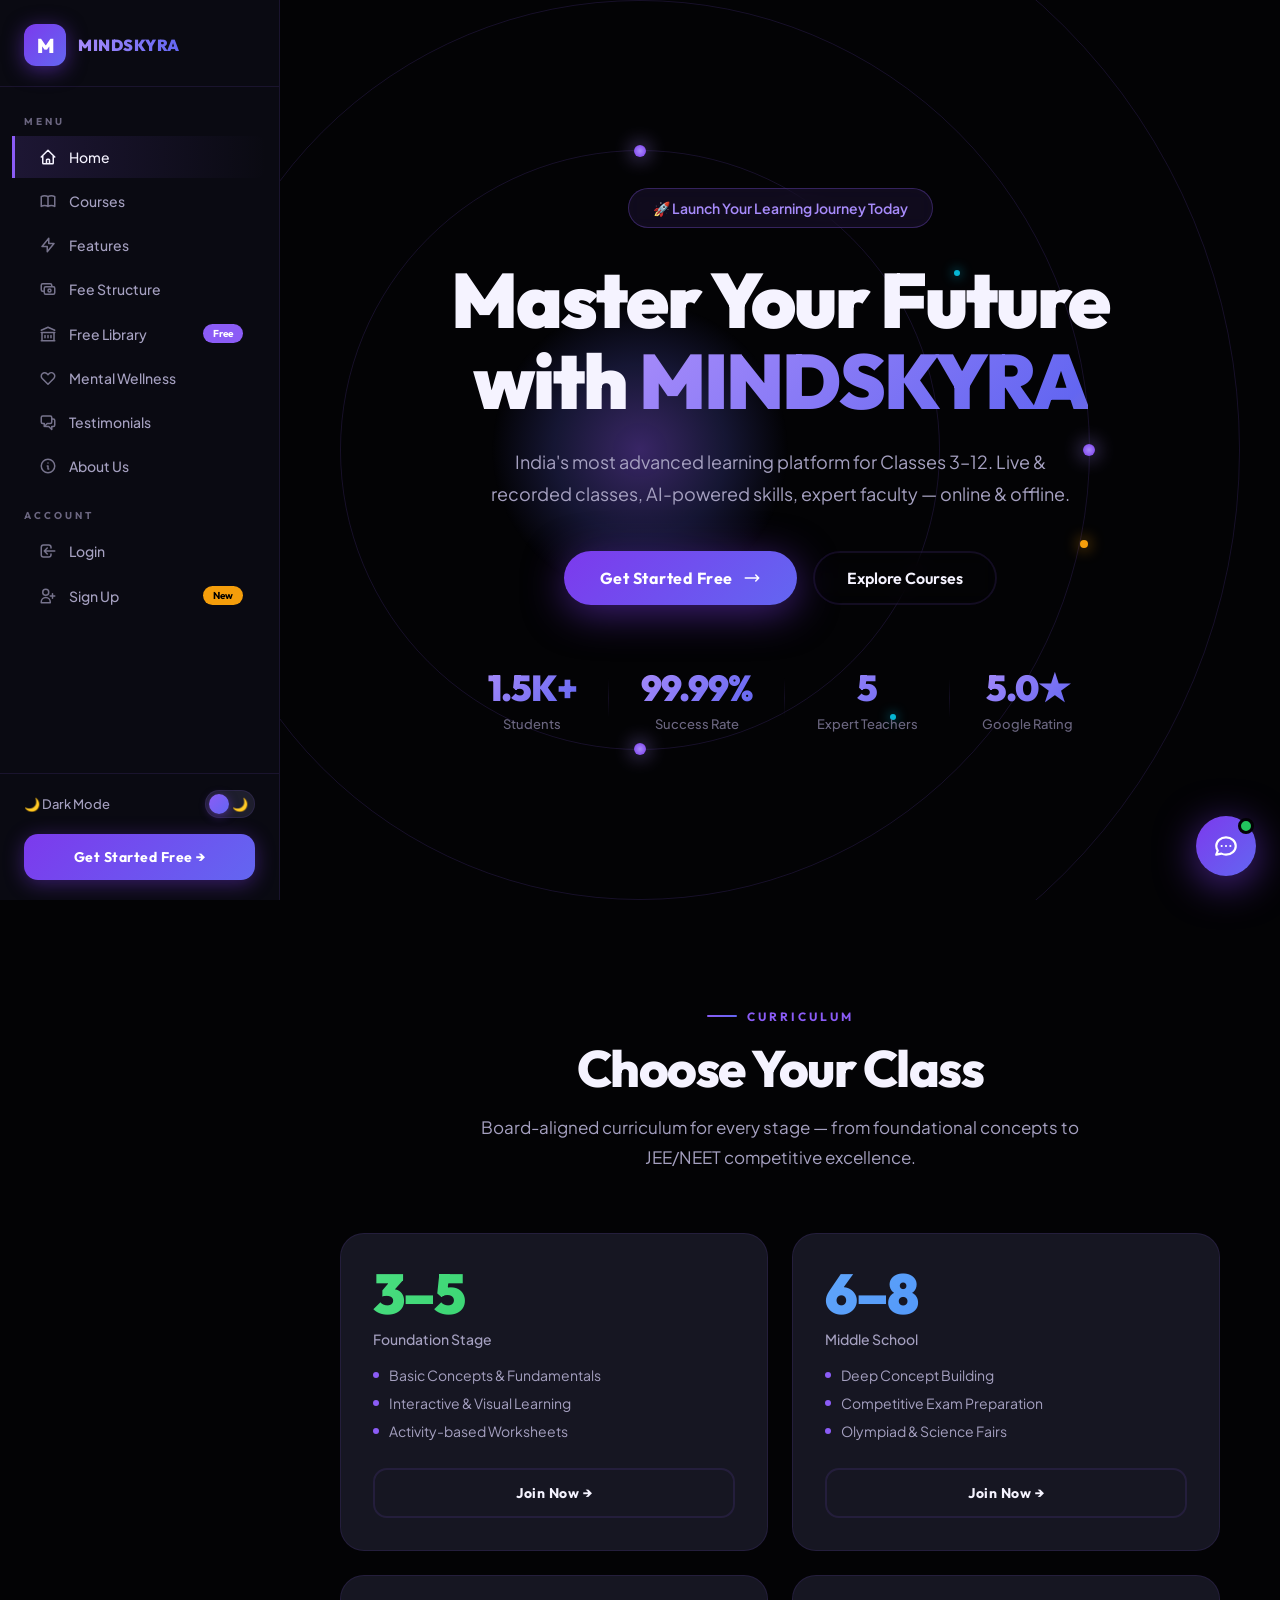
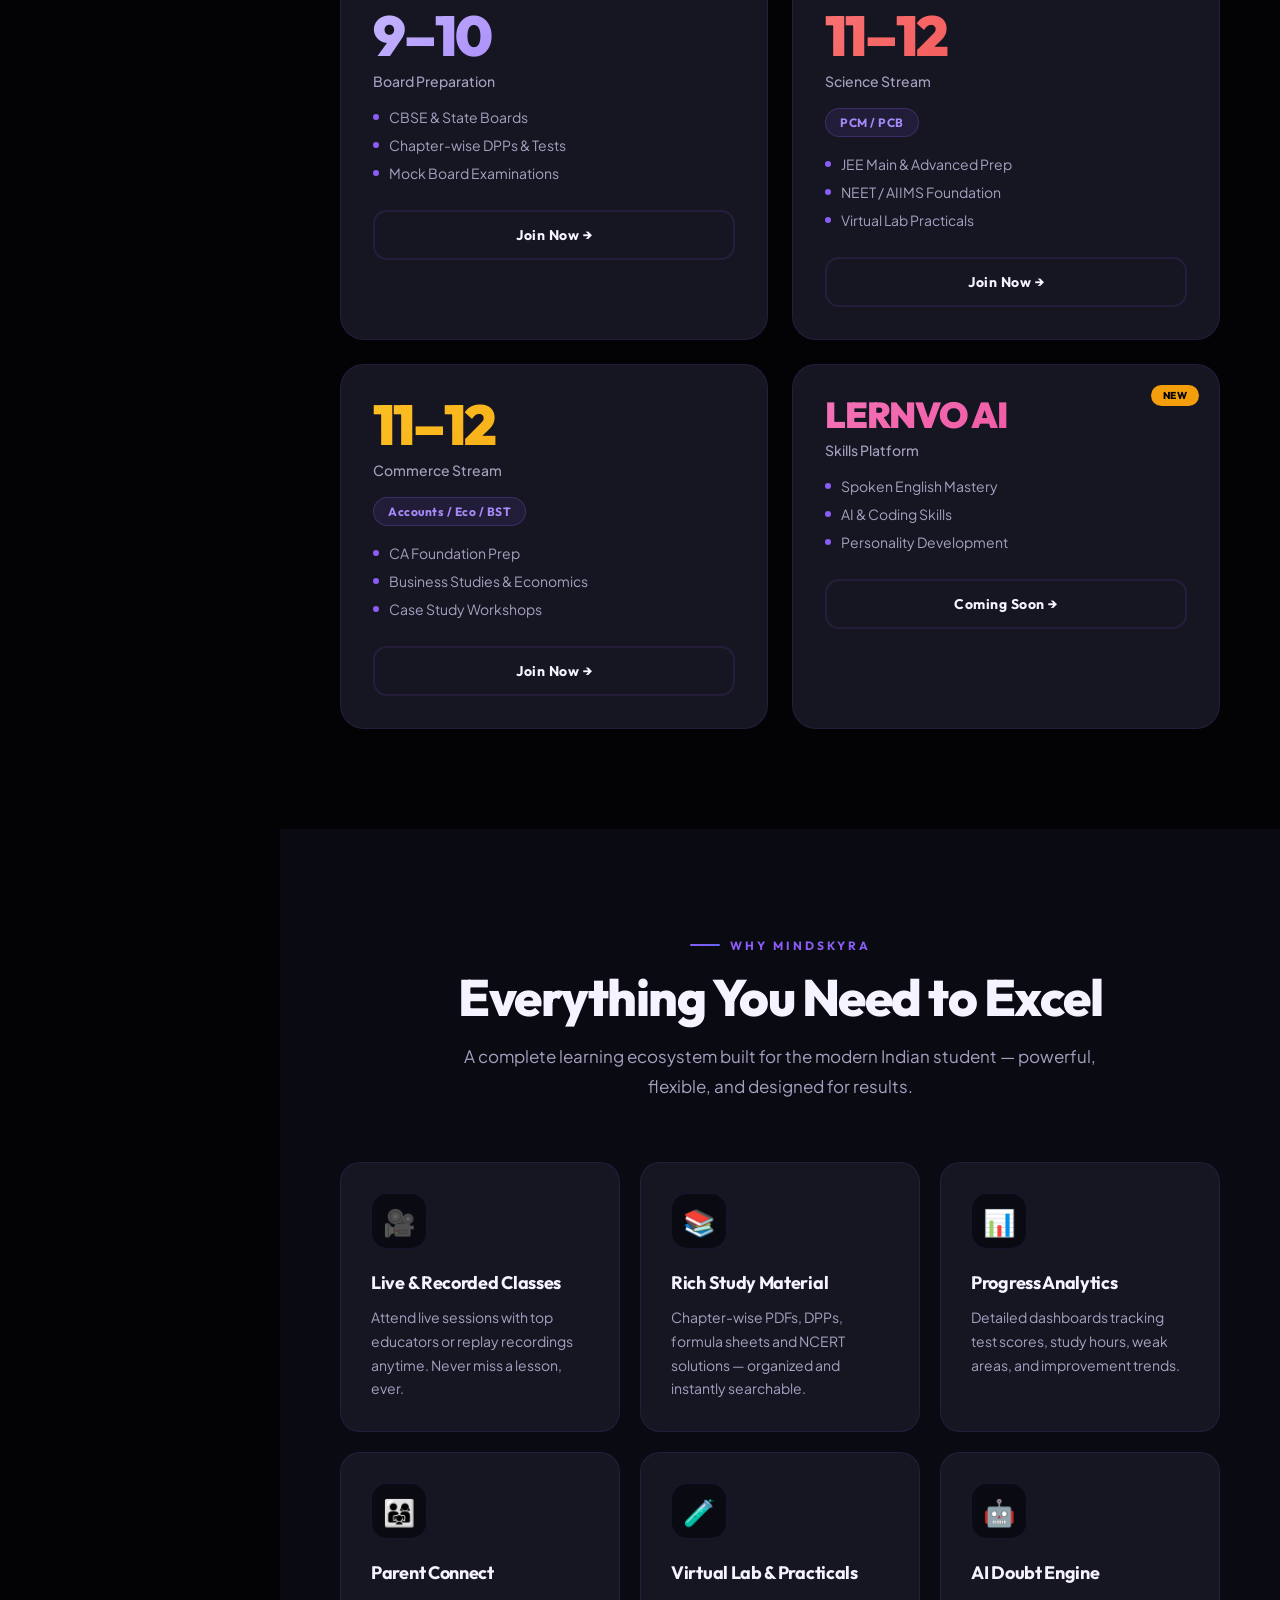
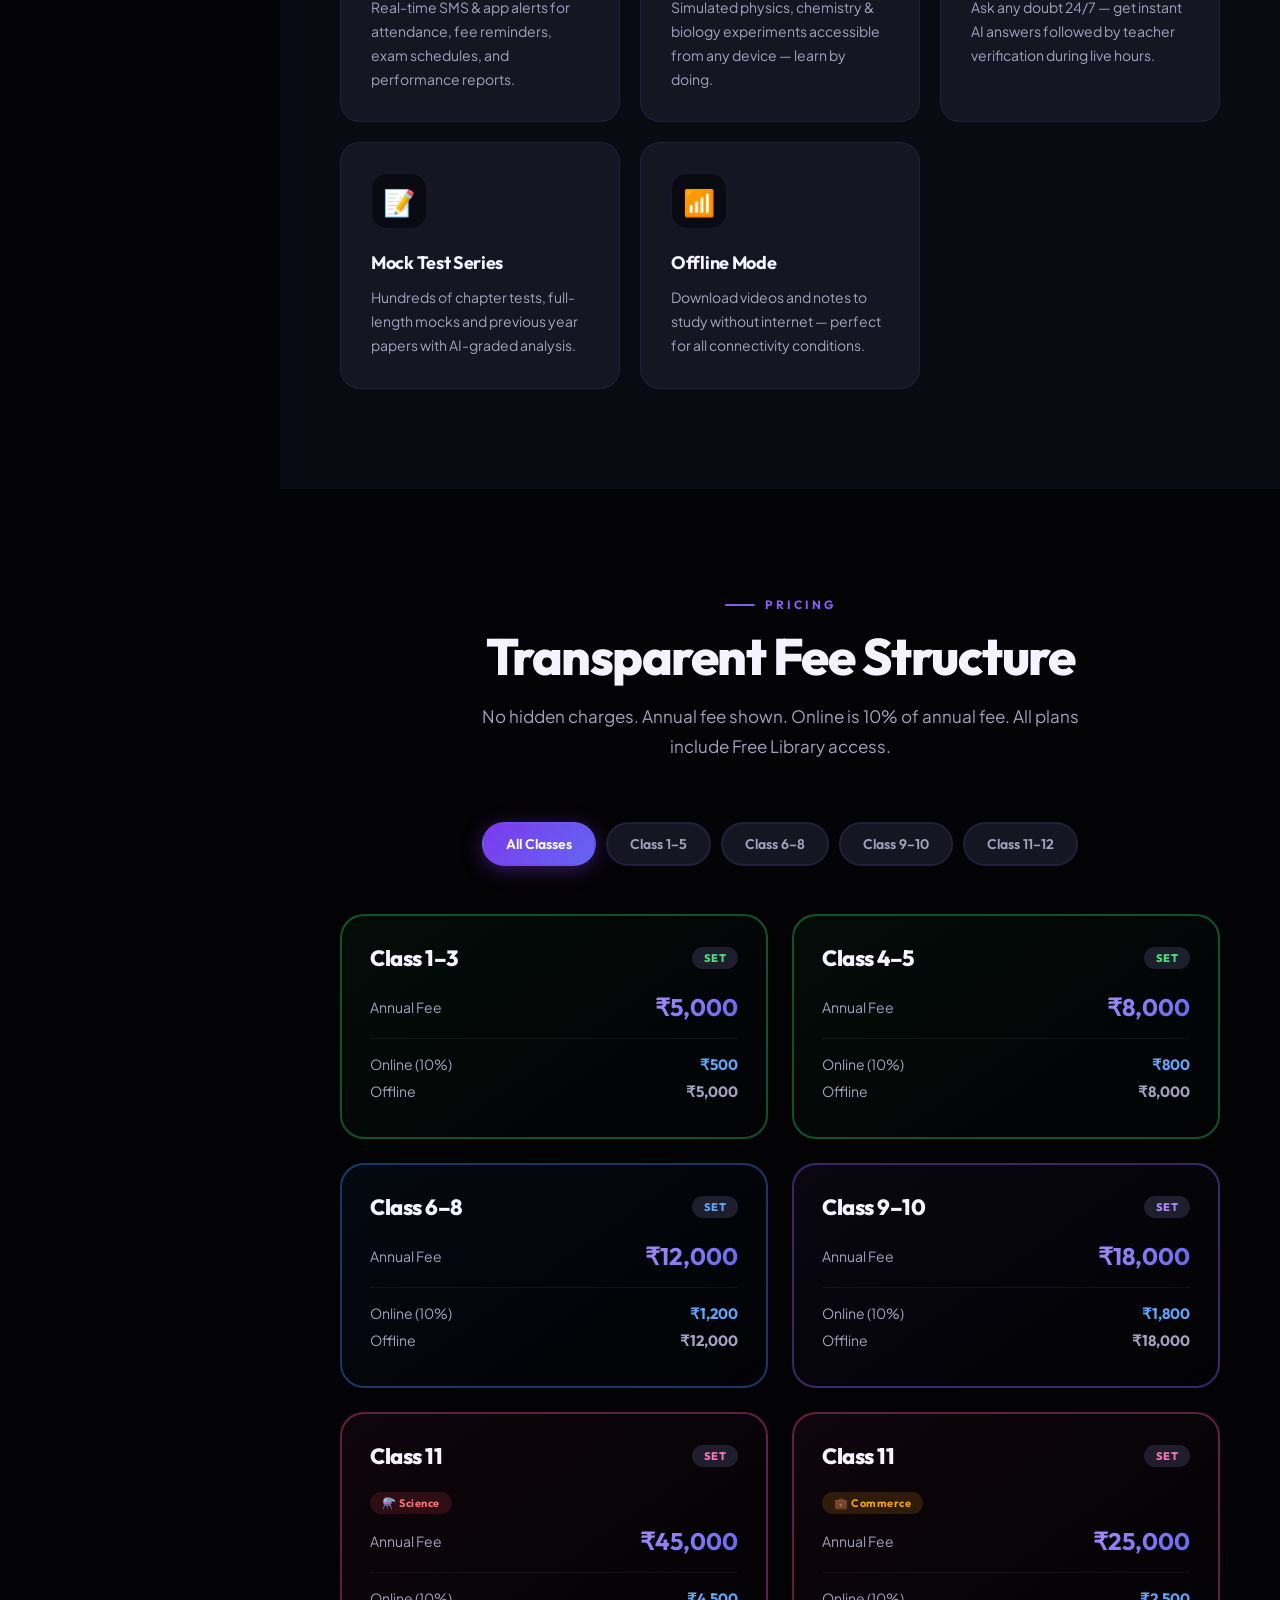
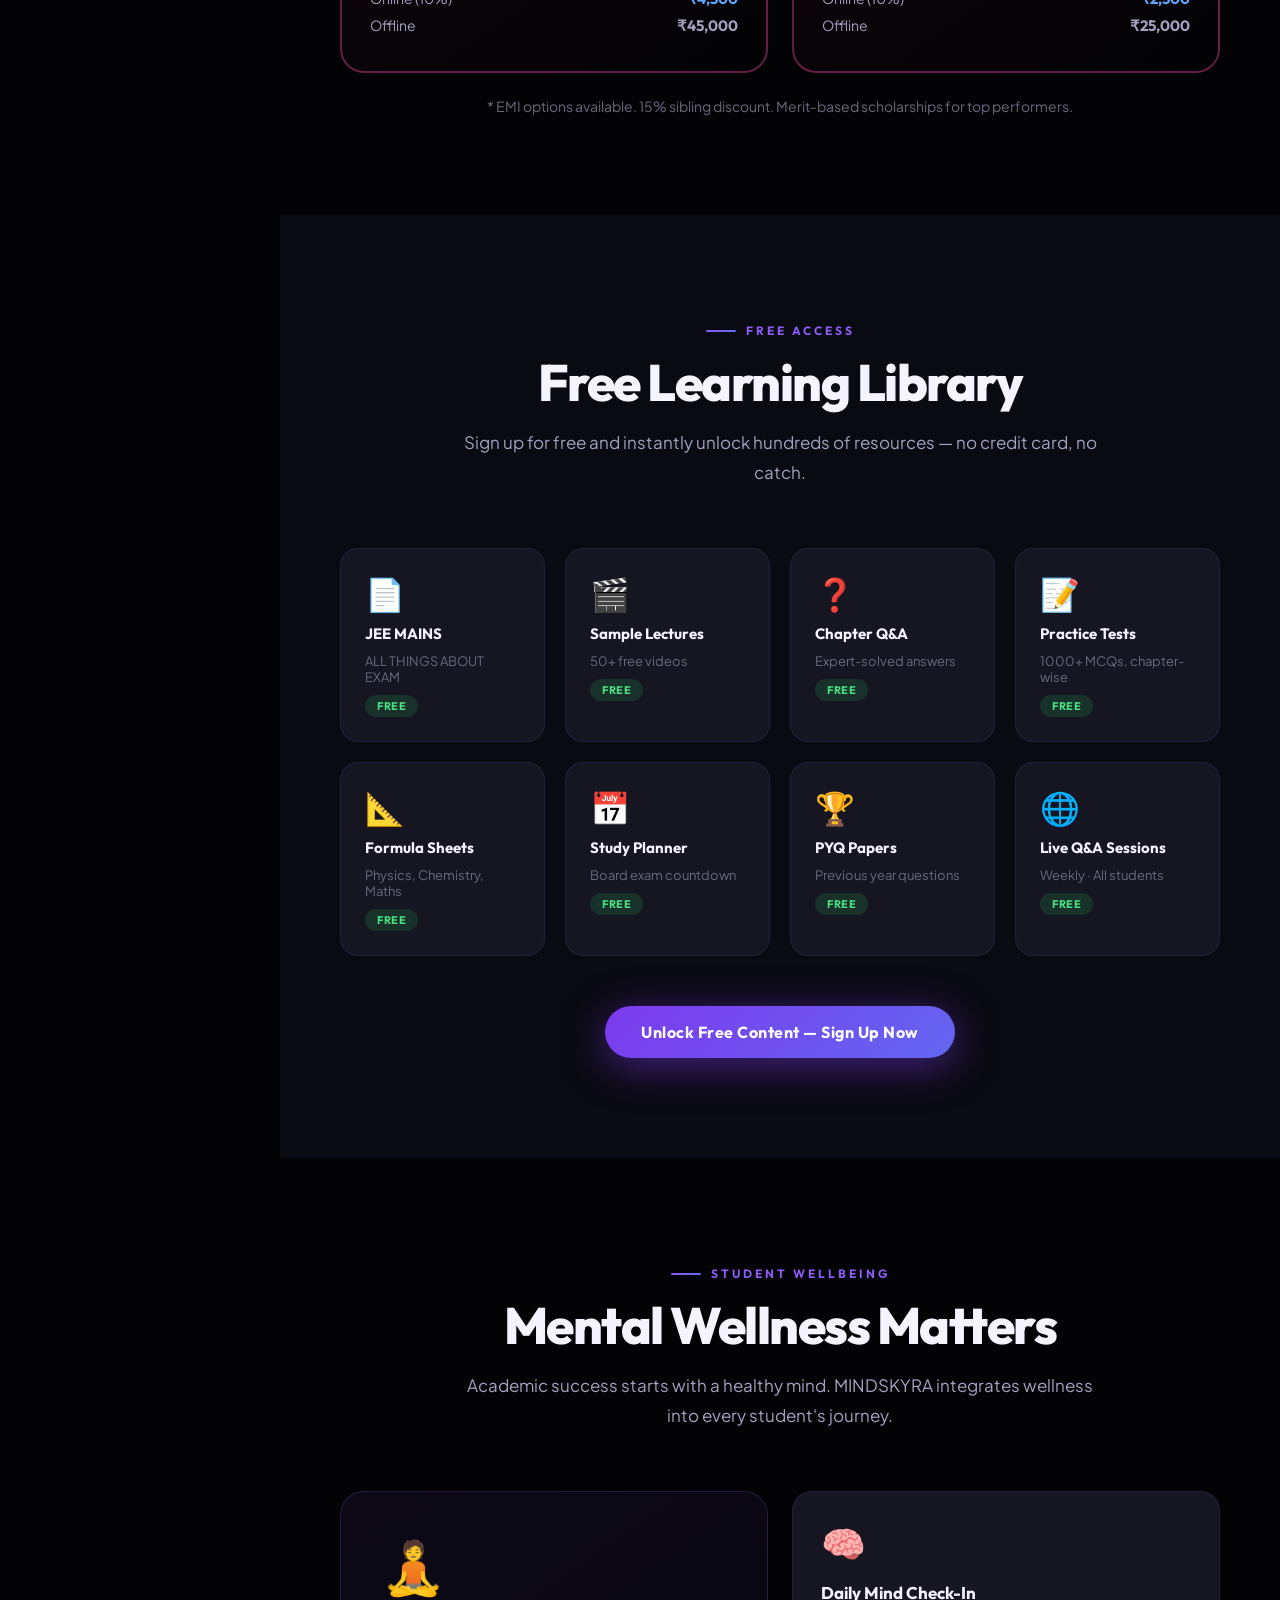
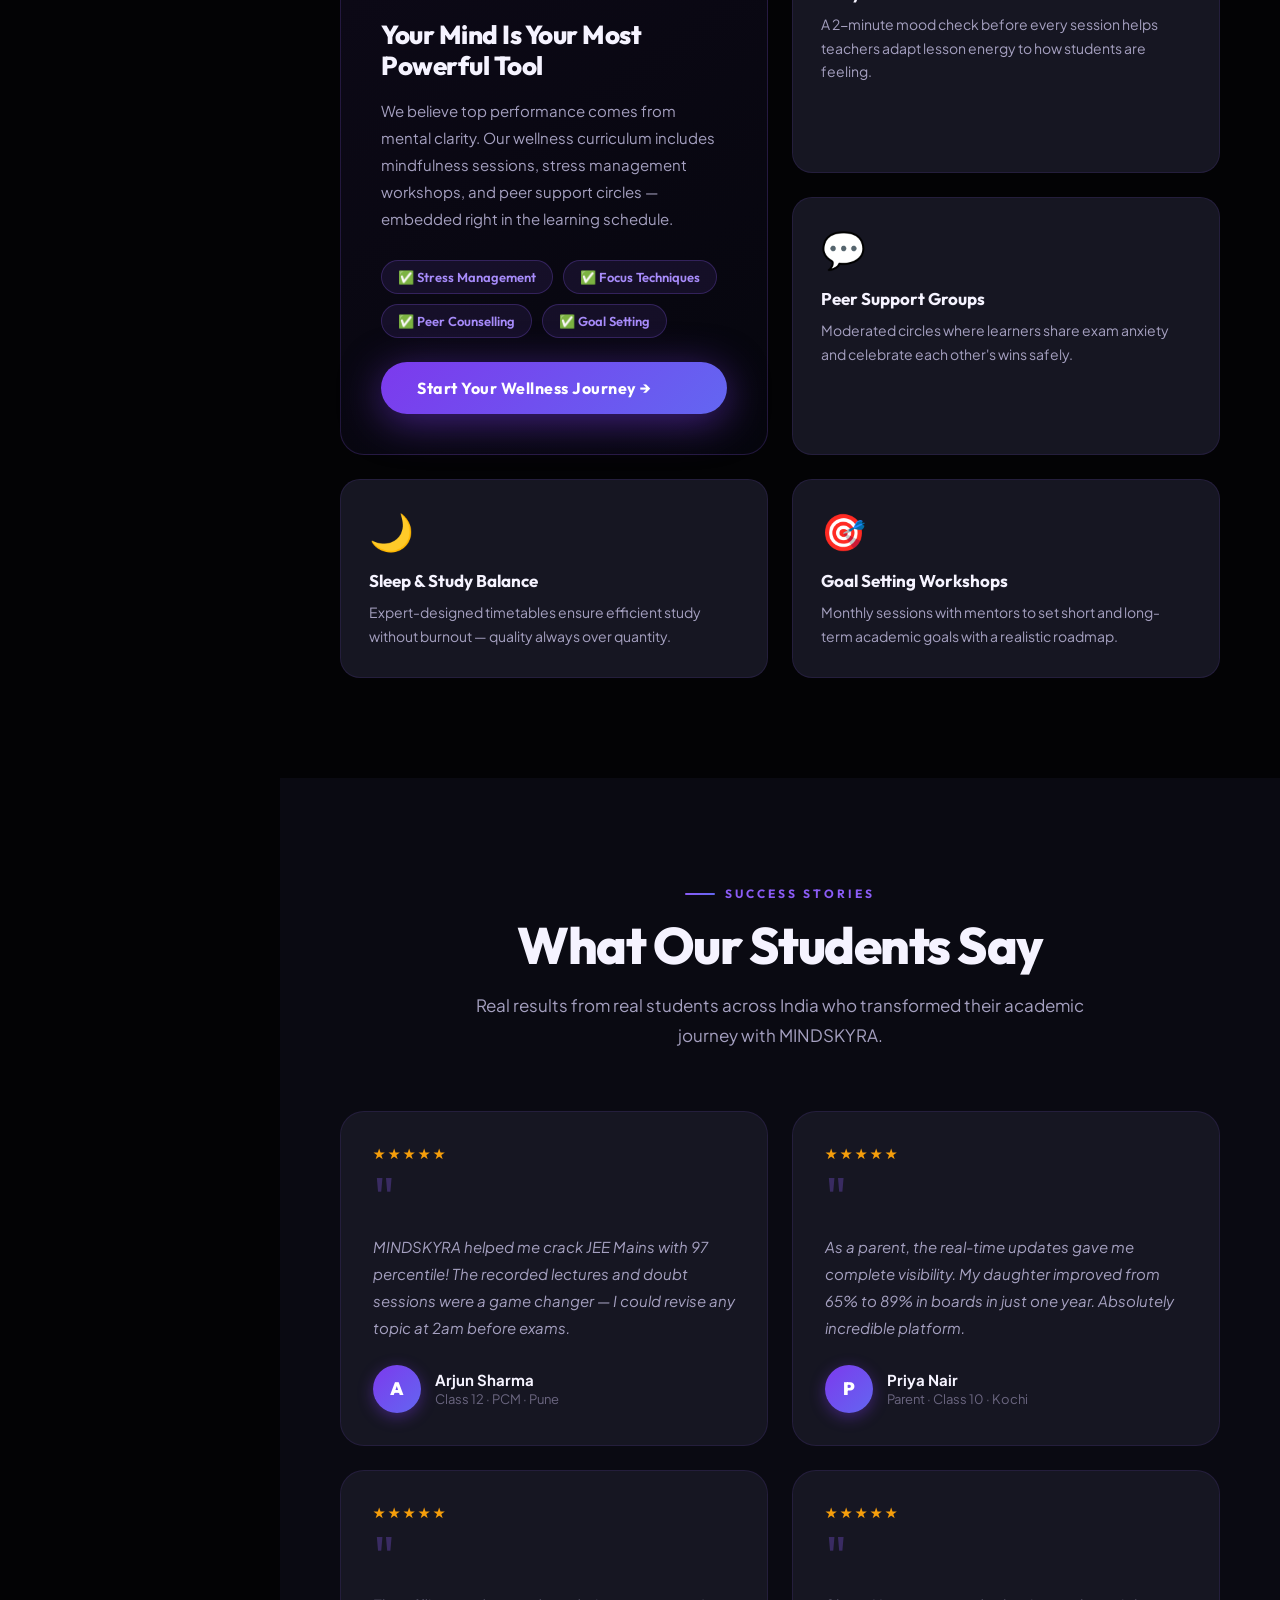
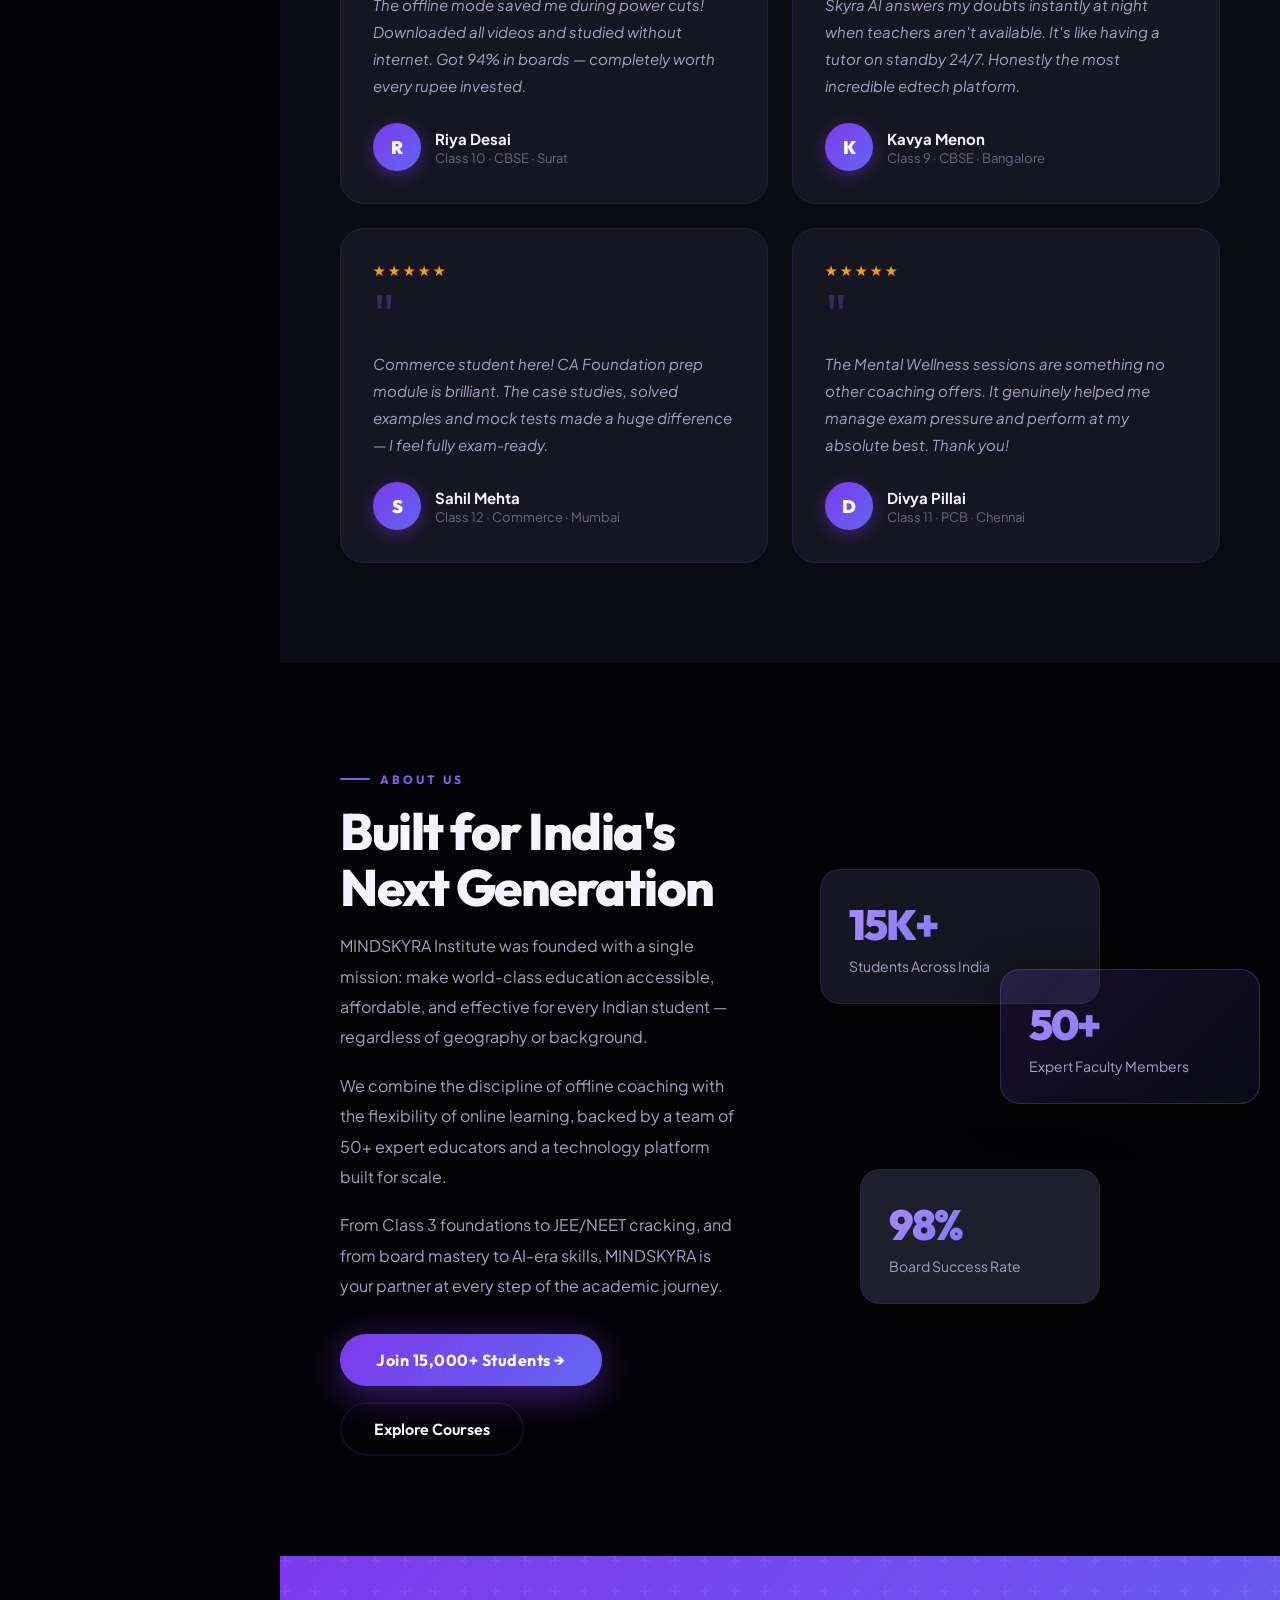
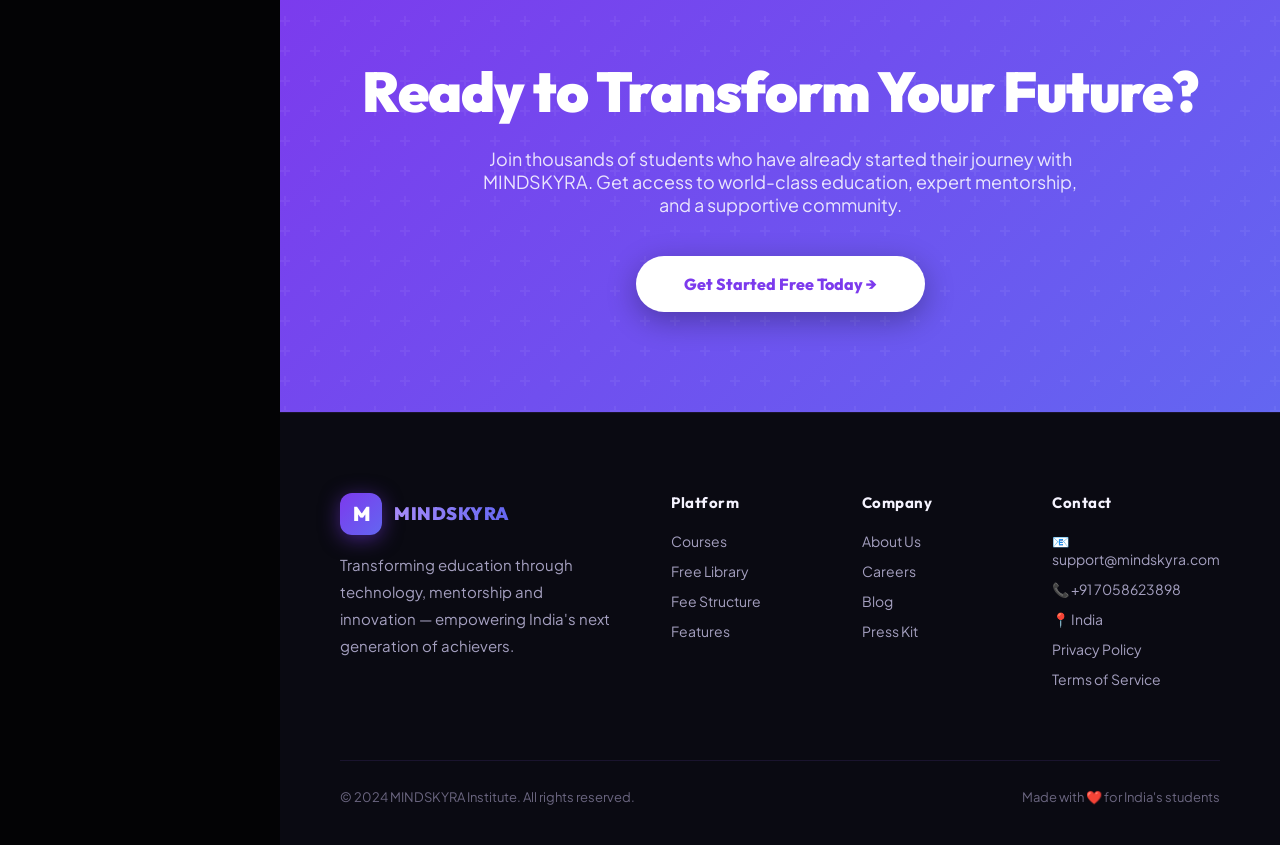
==== commit 38ec8983: "Update index.html" ====
--- a/index.html
+++ b/index.html
@@ -1065,7 +1065,7 @@
     <p class="s-sub">Sign up for free and instantly unlock hundreds of resources — no credit card, no catch.</p>
   </div>
   <div class="lib-grid">
-    <div class="lib-card reveal" onclick="window.location.href='login.html'"><div class="lib-em">📄</div><div class="lib-t">NCERT Notes</div><div class="lib-m">All subjects · Classes 6–12</div><span class="lib-f">FREE</span></div>
+    <div class="lib-card reveal" onclick="window.location.href='jee.html'"><div class="lib-em">📄</div><div class="lib-t">JEE MAINS  </div><div class="lib-m">ALL THINGS ABOUT EXAM </div><span class="lib-f">FREE</span></div>
     <div class="lib-card reveal" onclick="window.location.href='login.html'"><div class="lib-em">🎬</div><div class="lib-t">Sample Lectures</div><div class="lib-m">50+ free videos</div><span class="lib-f">FREE</span></div>
     <div class="lib-card reveal" onclick="window.location.href='login.html'"><div class="lib-em">❓</div><div class="lib-t">Chapter Q&A</div><div class="lib-m">Expert-solved answers</div><span class="lib-f">FREE</span></div>
     <div class="lib-card reveal" onclick="window.location.href='login.html'"><div class="lib-em">📝</div><div class="lib-t">Practice Tests</div><div class="lib-m">1000+ MCQs, chapter-wise</div><span class="lib-f">FREE</span></div>
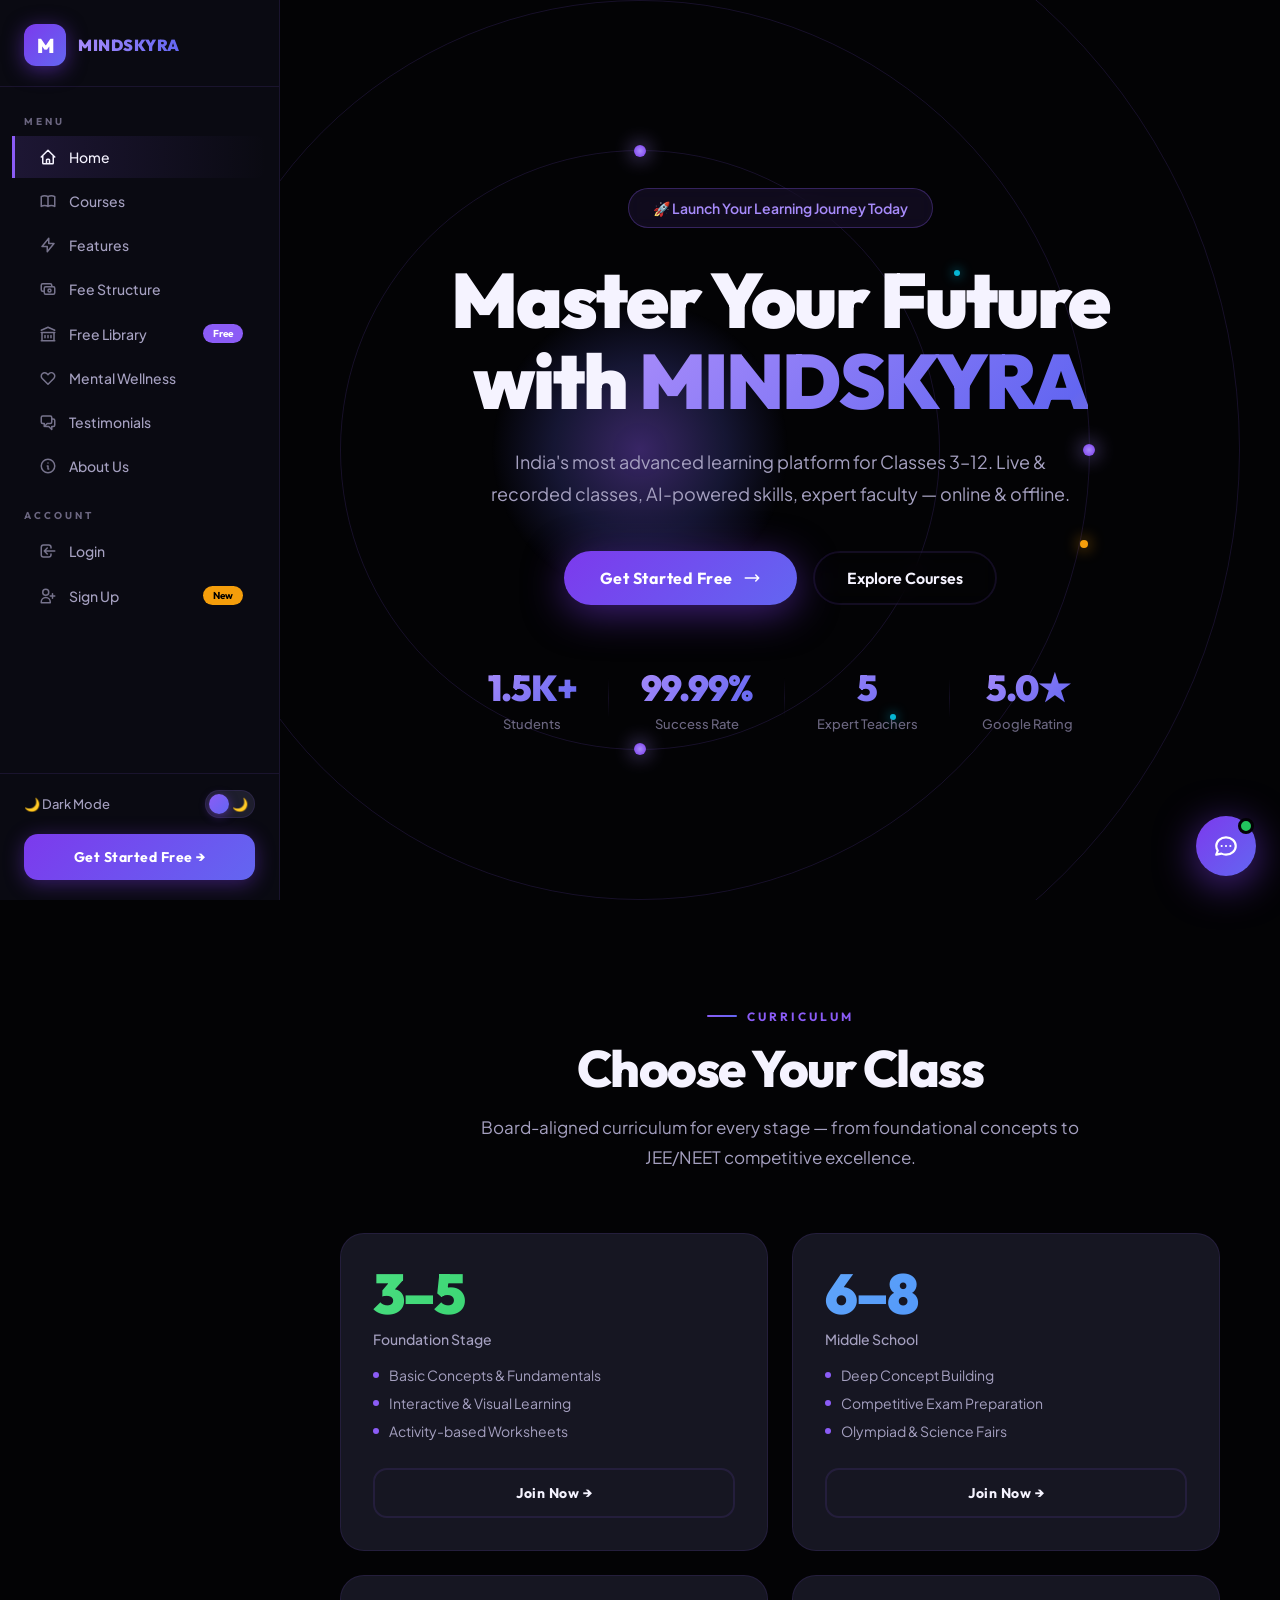
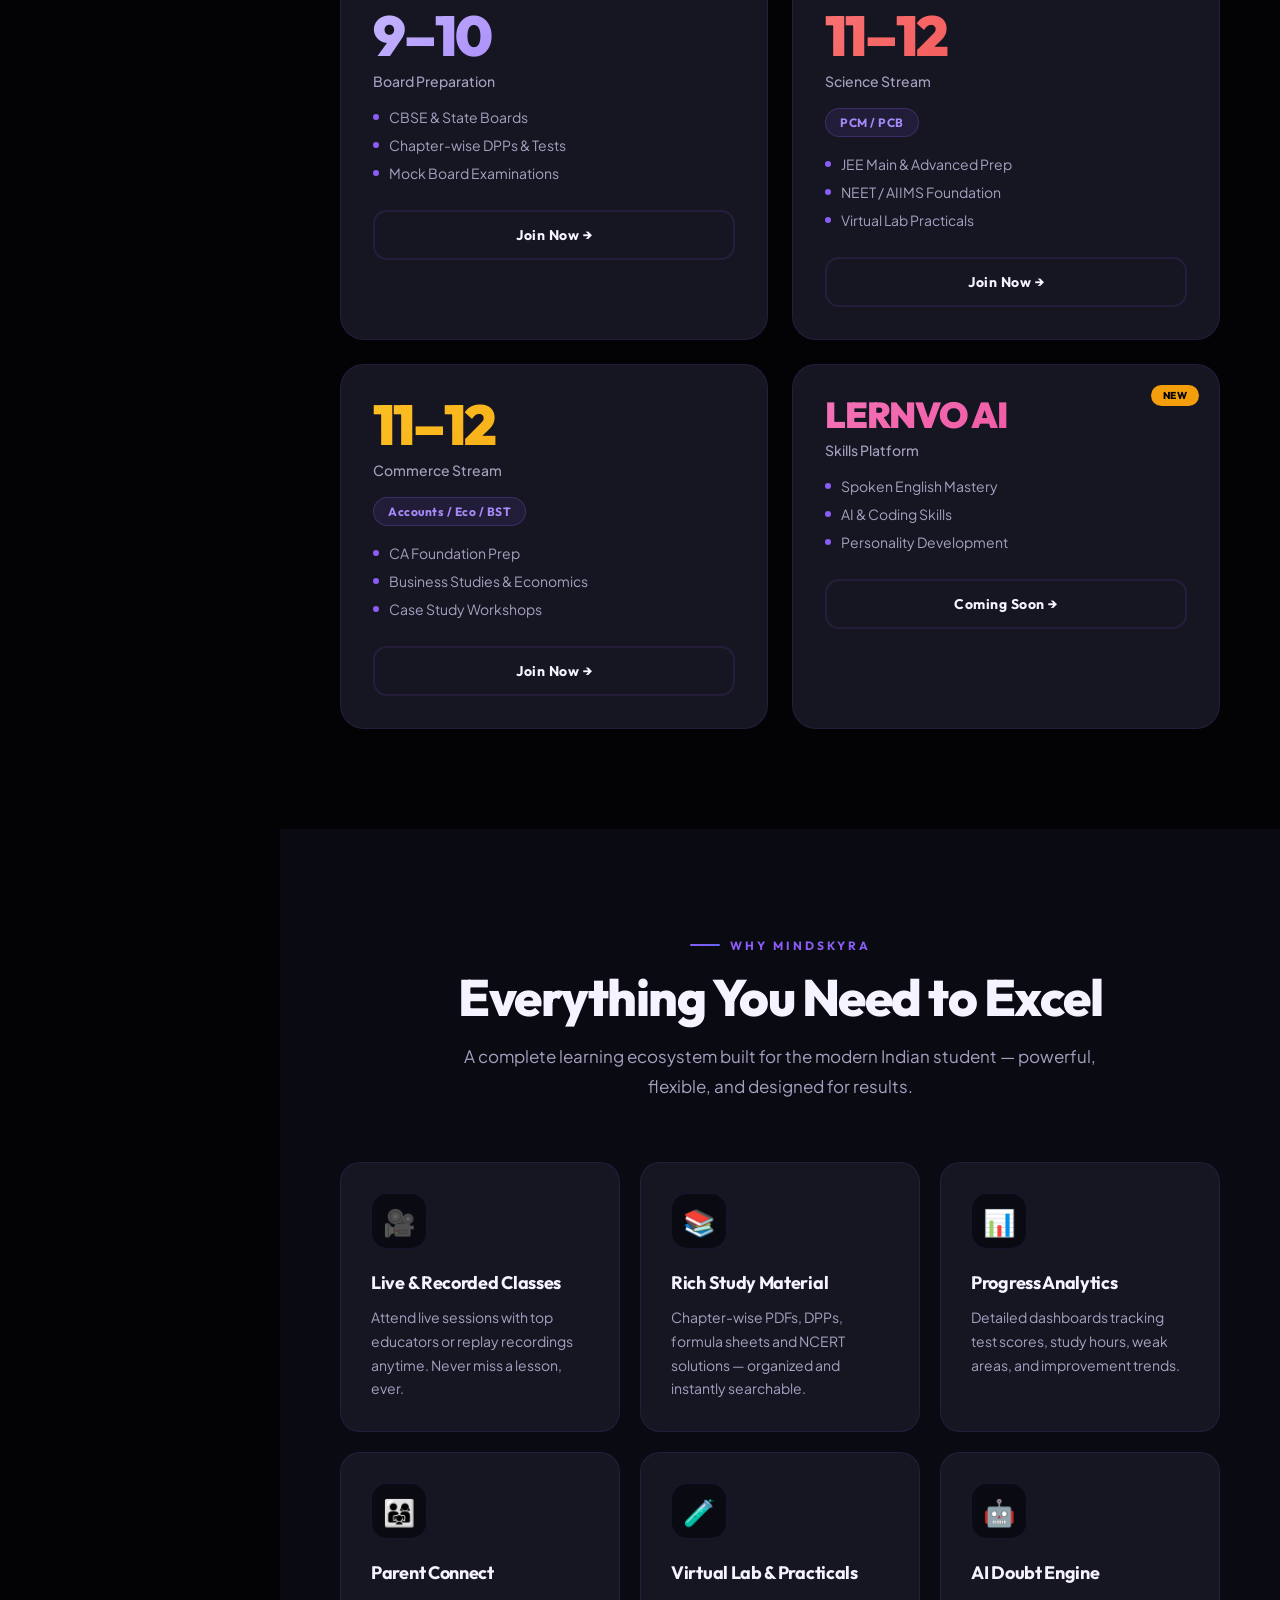
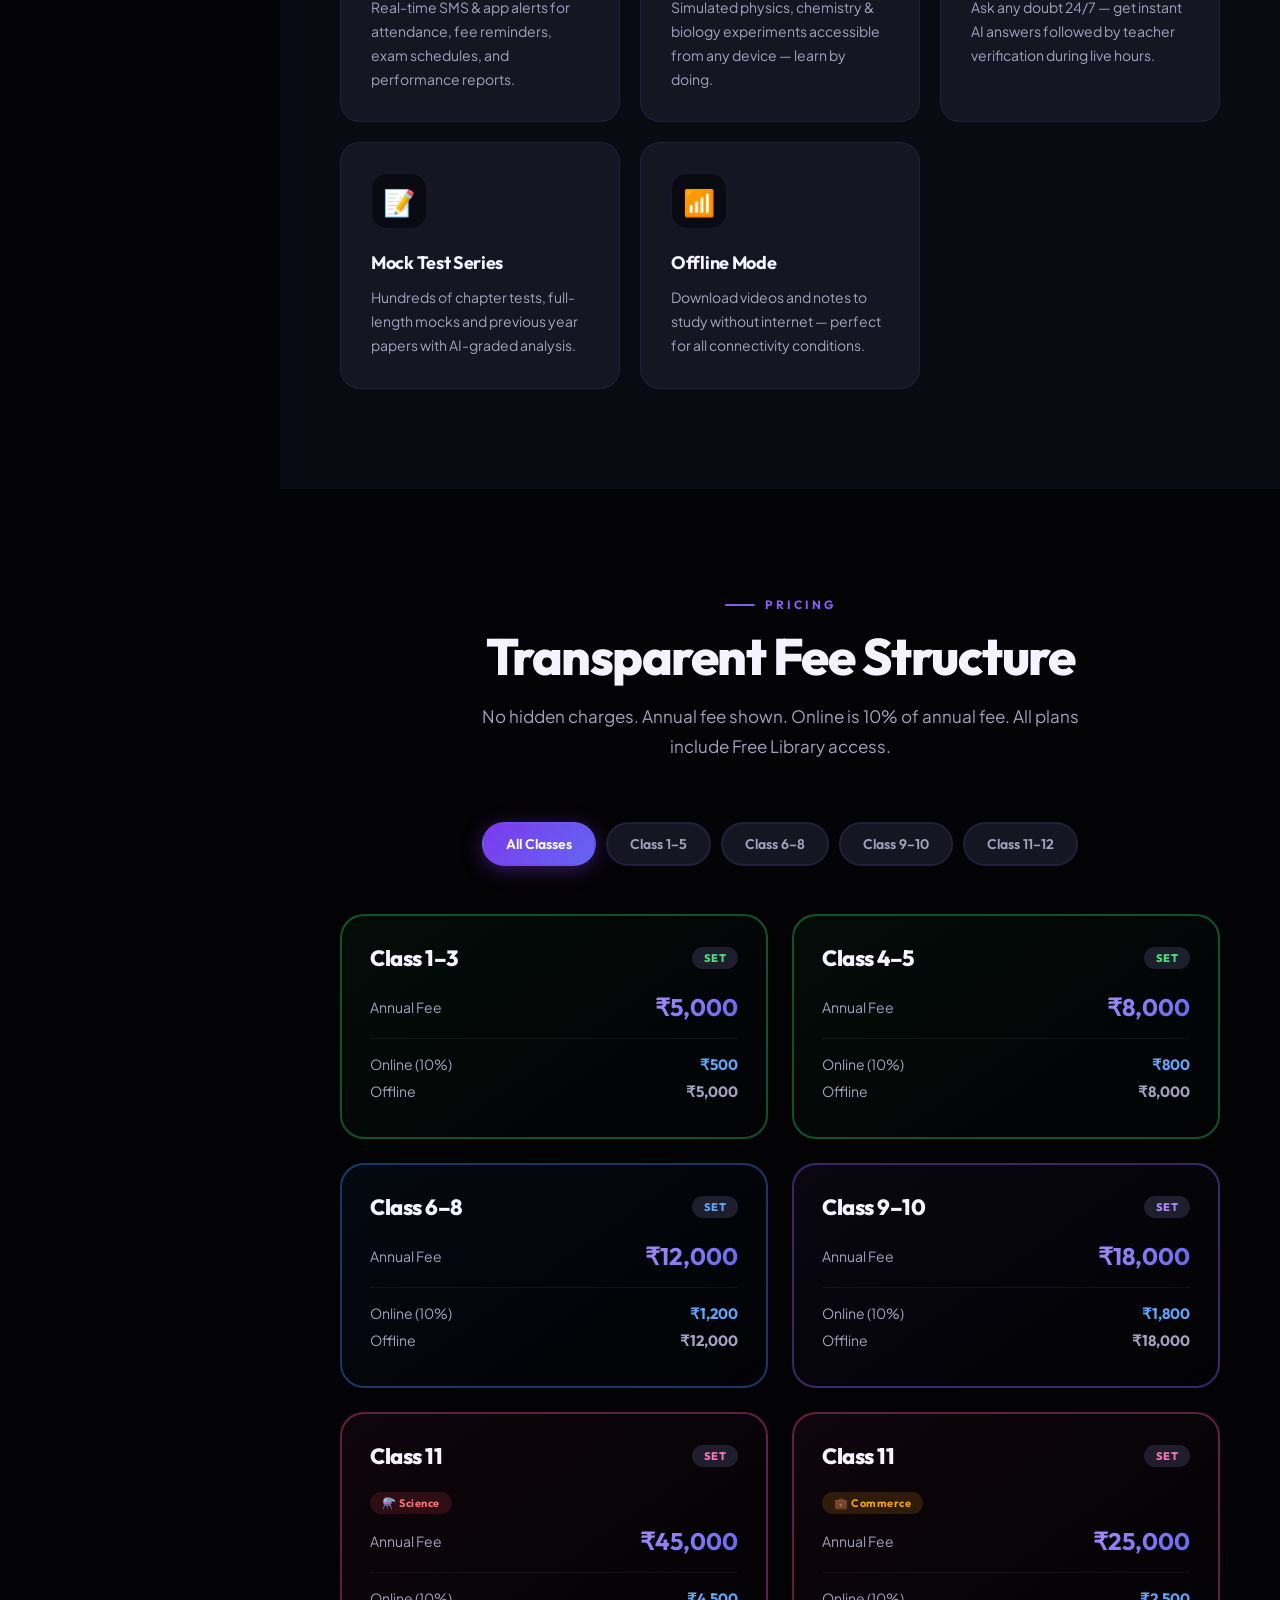
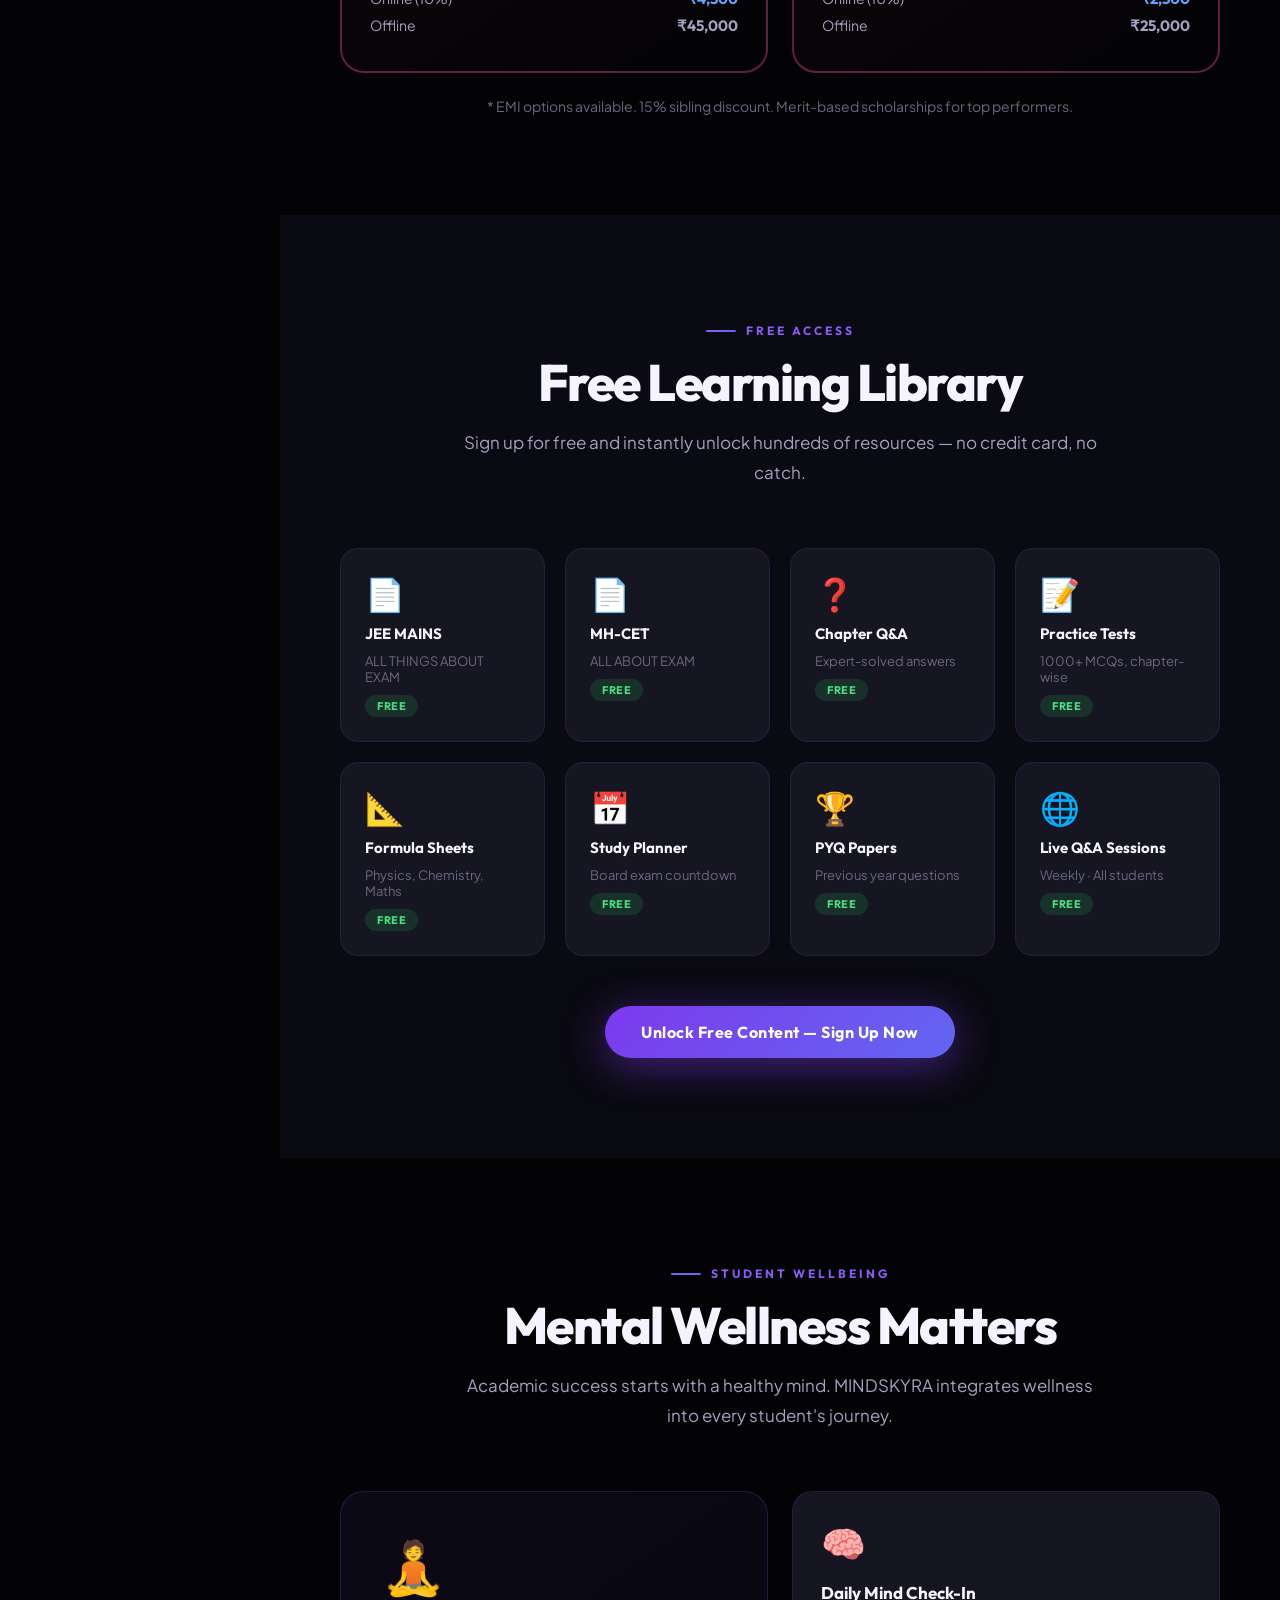
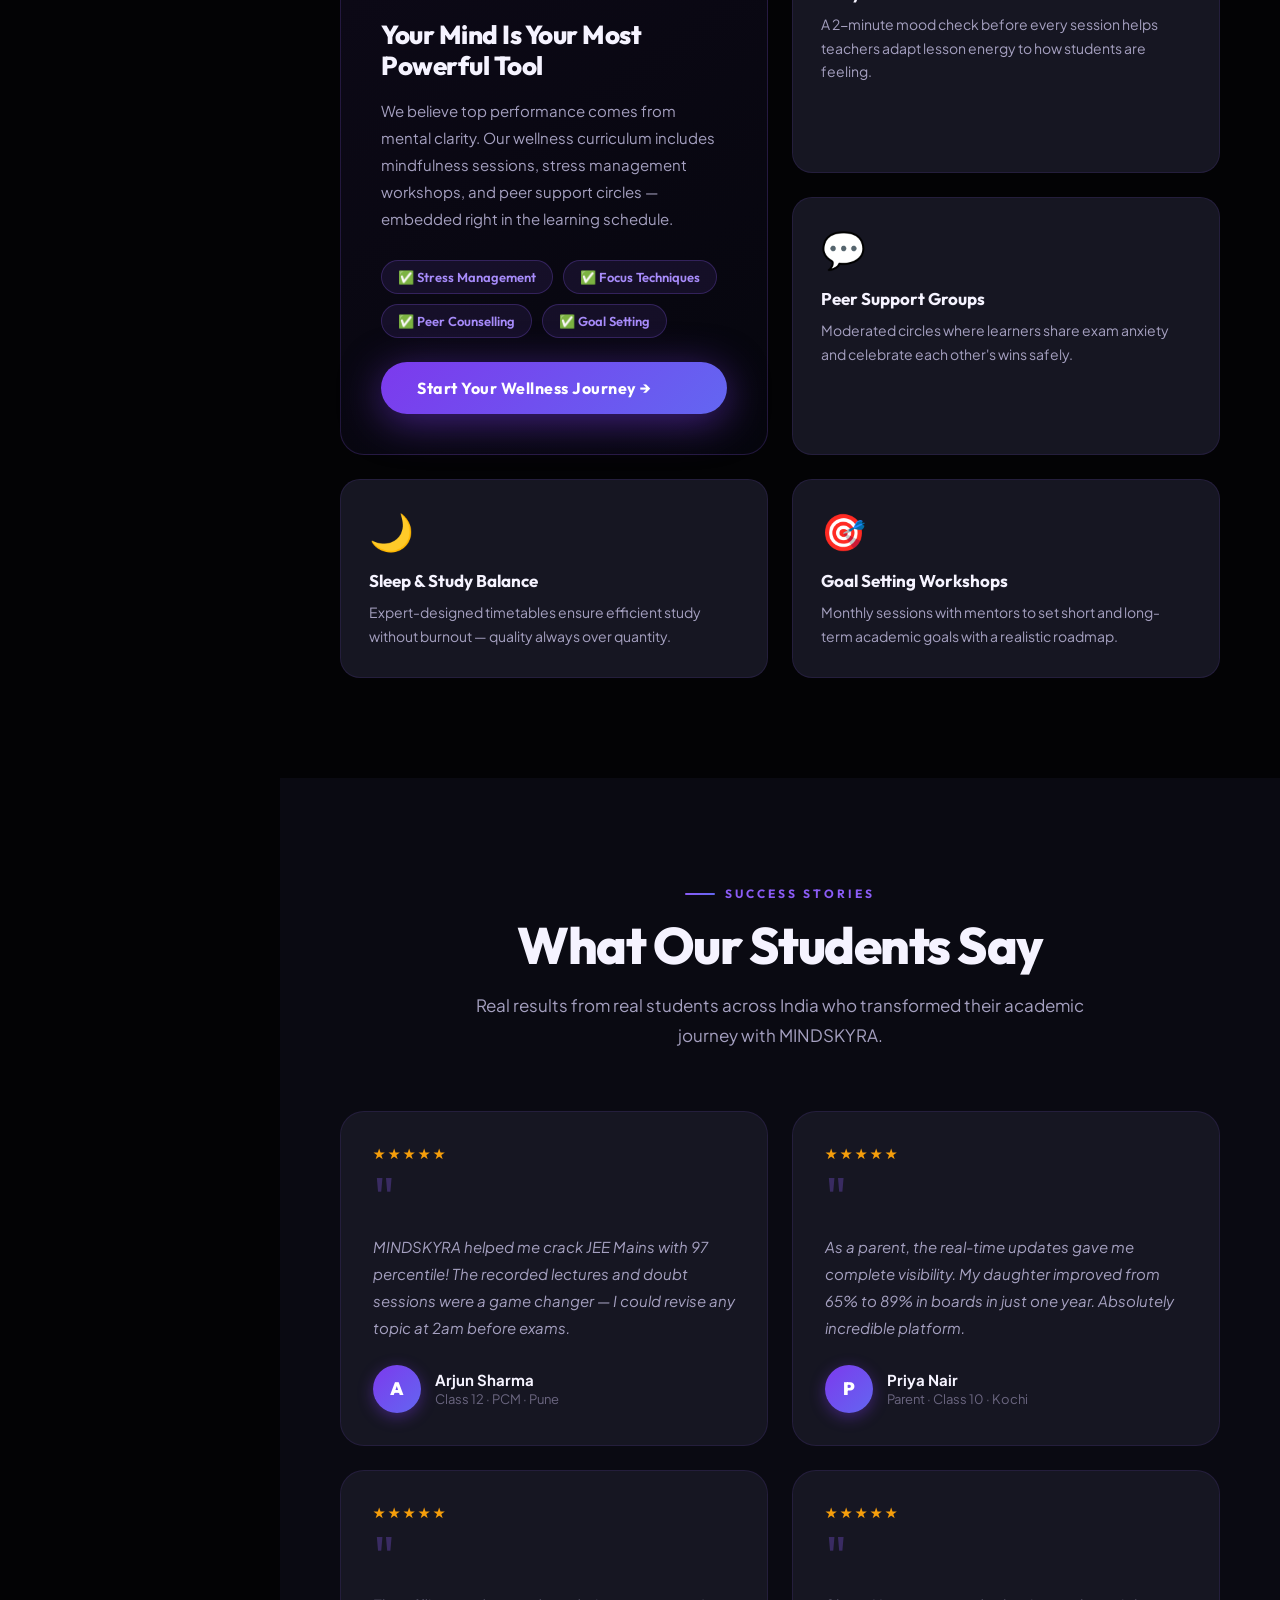
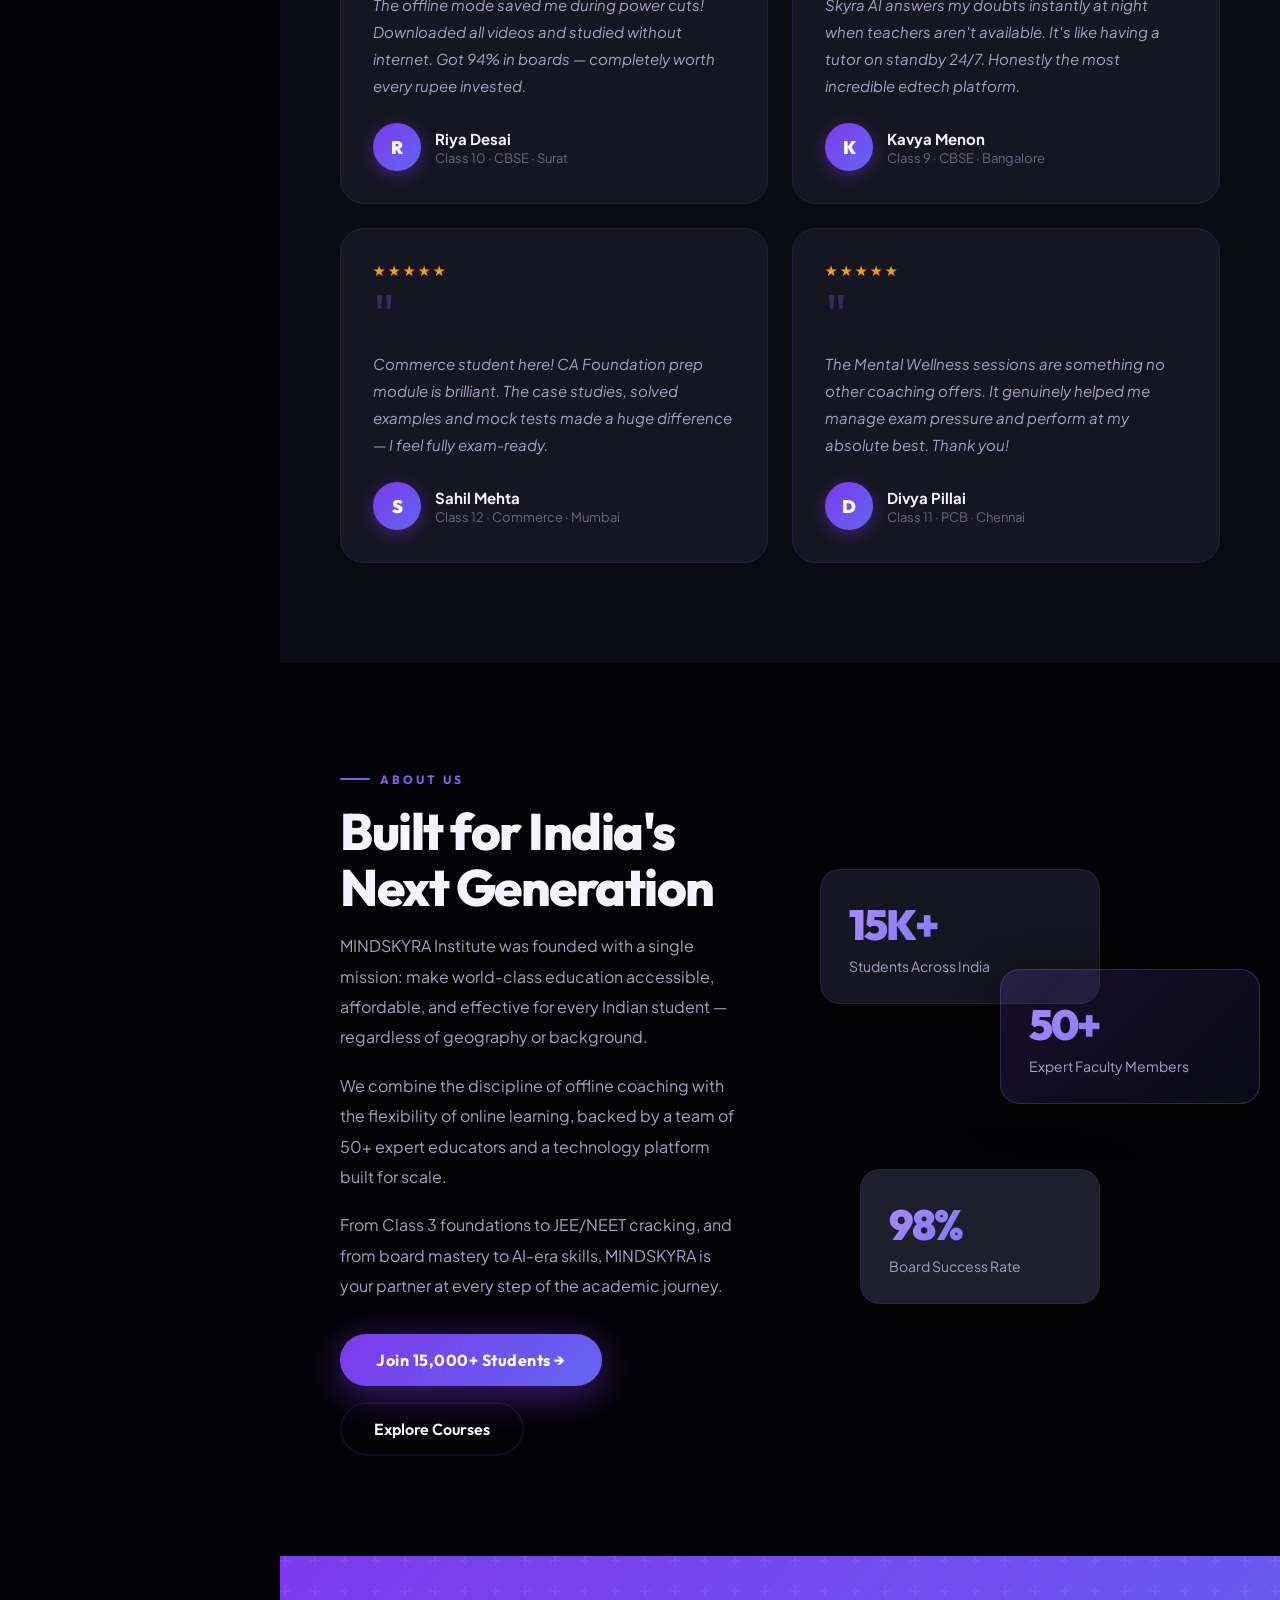
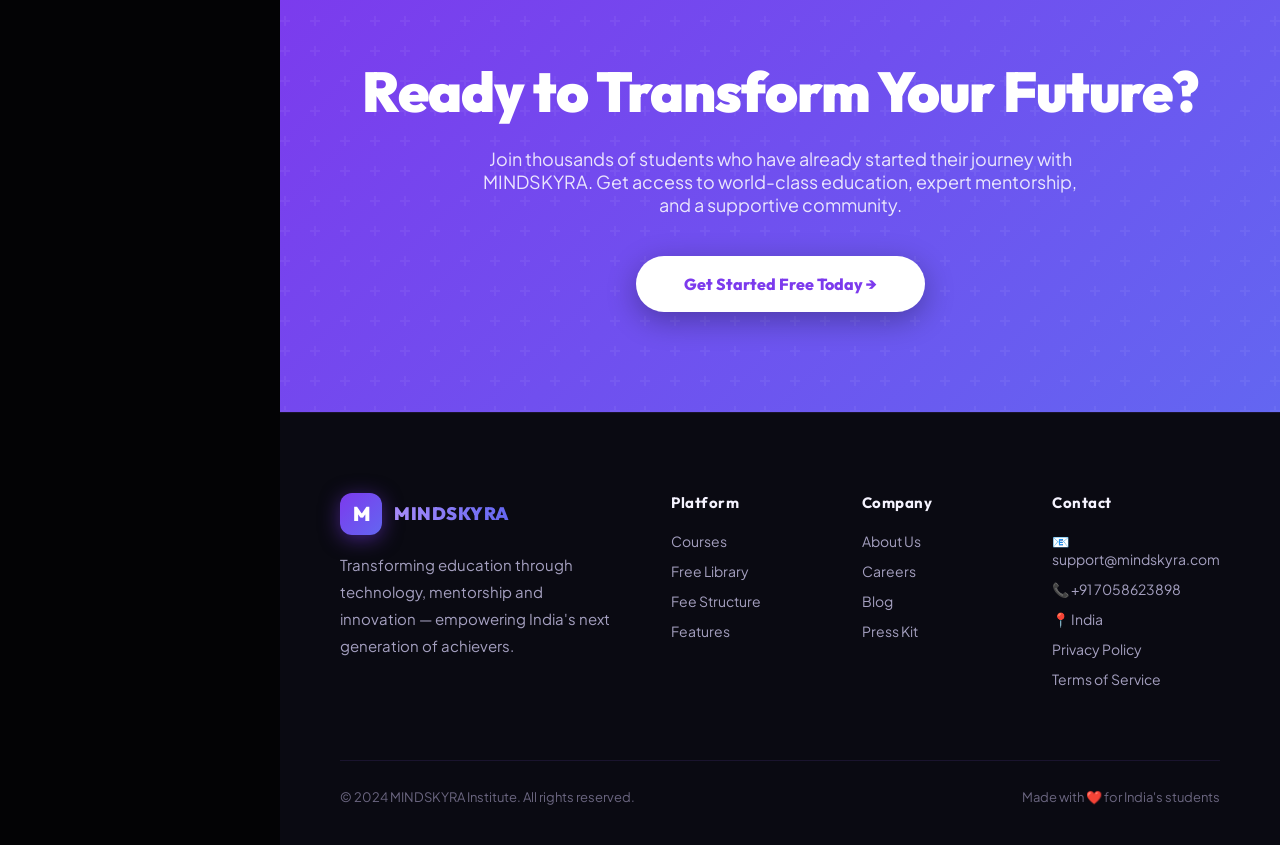
==== commit deaae4c6: "Update index.html" ====
--- a/index.html
+++ b/index.html
@@ -1066,7 +1066,7 @@
   </div>
   <div class="lib-grid">
     <div class="lib-card reveal" onclick="window.location.href='jee.html'"><div class="lib-em">📄</div><div class="lib-t">JEE MAINS  </div><div class="lib-m">ALL THINGS ABOUT EXAM </div><span class="lib-f">FREE</span></div>
-    <div class="lib-card reveal" onclick="window.location.href='login.html'"><div class="lib-em">🎬</div><div class="lib-t">Sample Lectures</div><div class="lib-m">50+ free videos</div><span class="lib-f">FREE</span></div>
+    <div class="lib-card reveal" onclick="window.location.href='mhtcet.html'"><div class="lib-em">📄</div><div class="lib-t">MH-CET</div><div class="lib-m">ALL ABOUT EXAM</div><span class="lib-f">FREE</span></div>
     <div class="lib-card reveal" onclick="window.location.href='login.html'"><div class="lib-em">❓</div><div class="lib-t">Chapter Q&A</div><div class="lib-m">Expert-solved answers</div><span class="lib-f">FREE</span></div>
     <div class="lib-card reveal" onclick="window.location.href='login.html'"><div class="lib-em">📝</div><div class="lib-t">Practice Tests</div><div class="lib-m">1000+ MCQs, chapter-wise</div><span class="lib-f">FREE</span></div>
     <div class="lib-card reveal" onclick="window.location.href='login.html'"><div class="lib-em">📐</div><div class="lib-t">Formula Sheets</div><div class="lib-m">Physics, Chemistry, Maths</div><span class="lib-f">FREE</span></div>
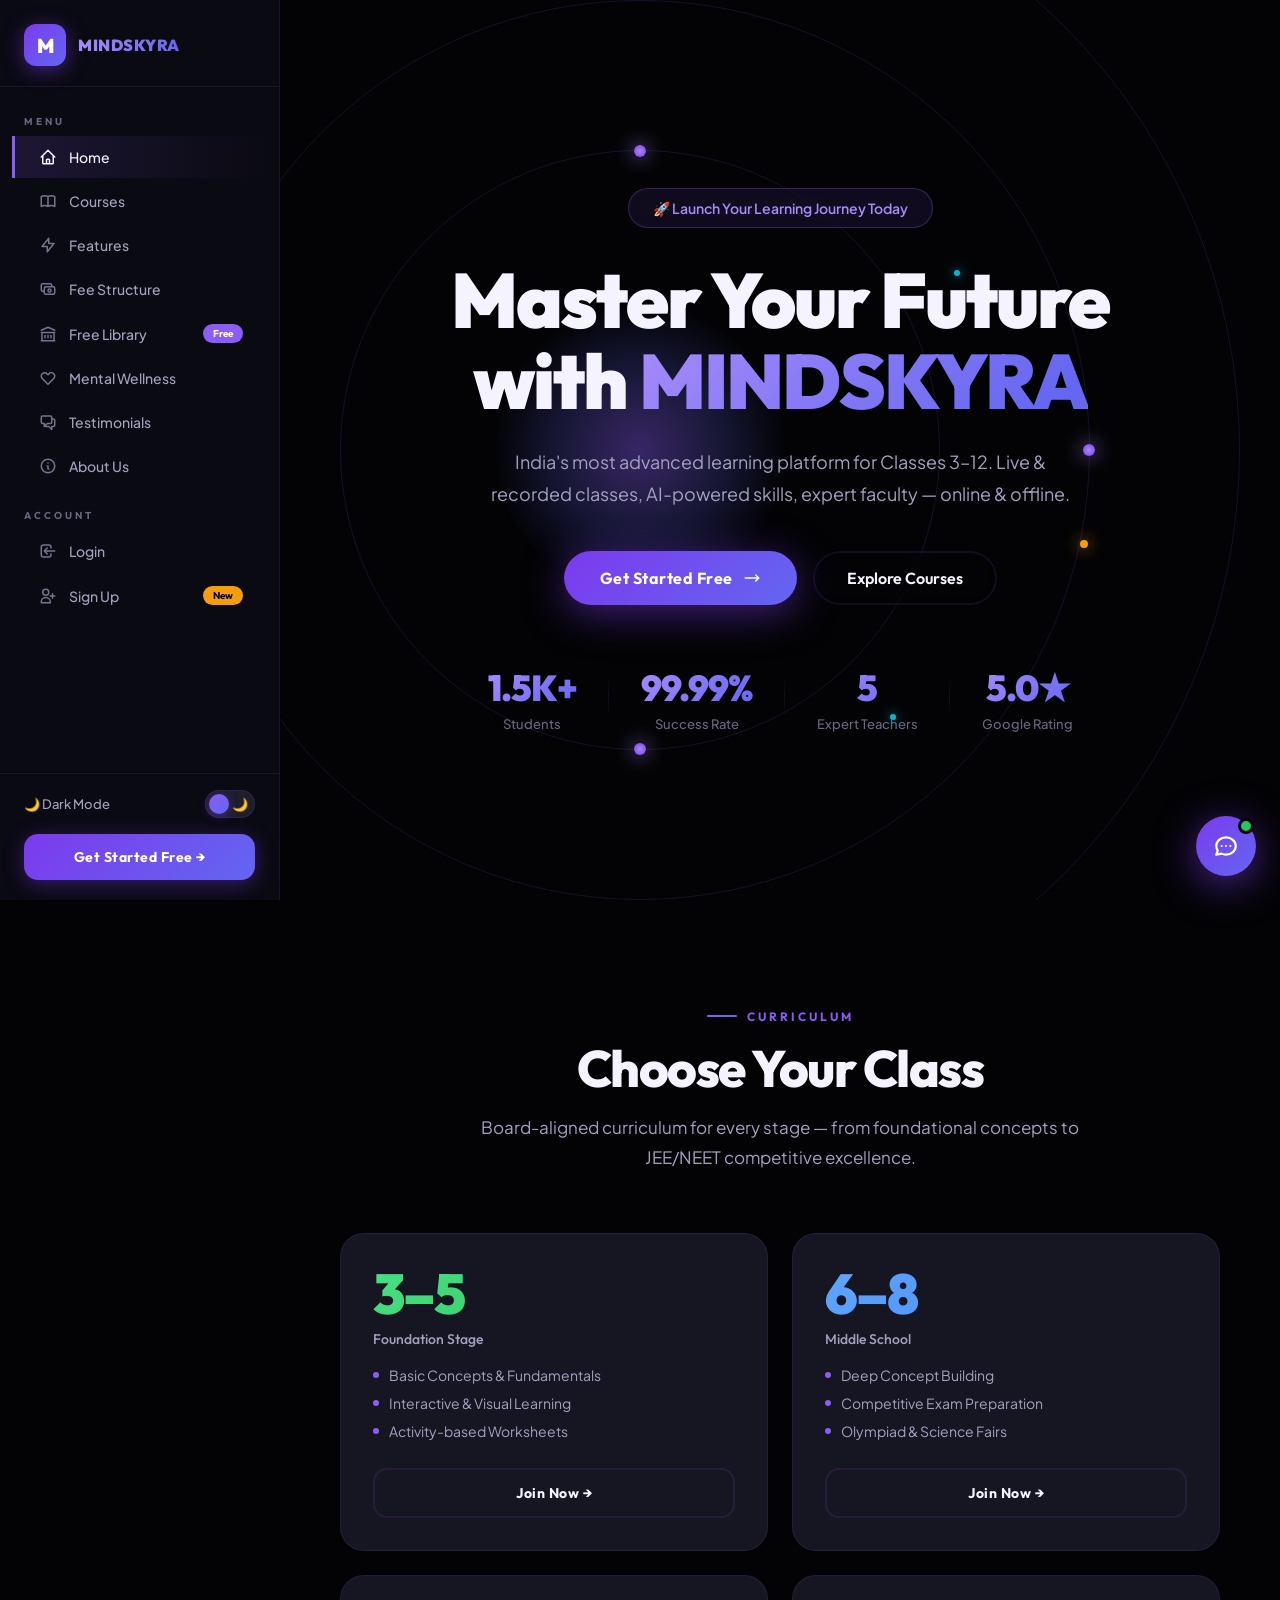
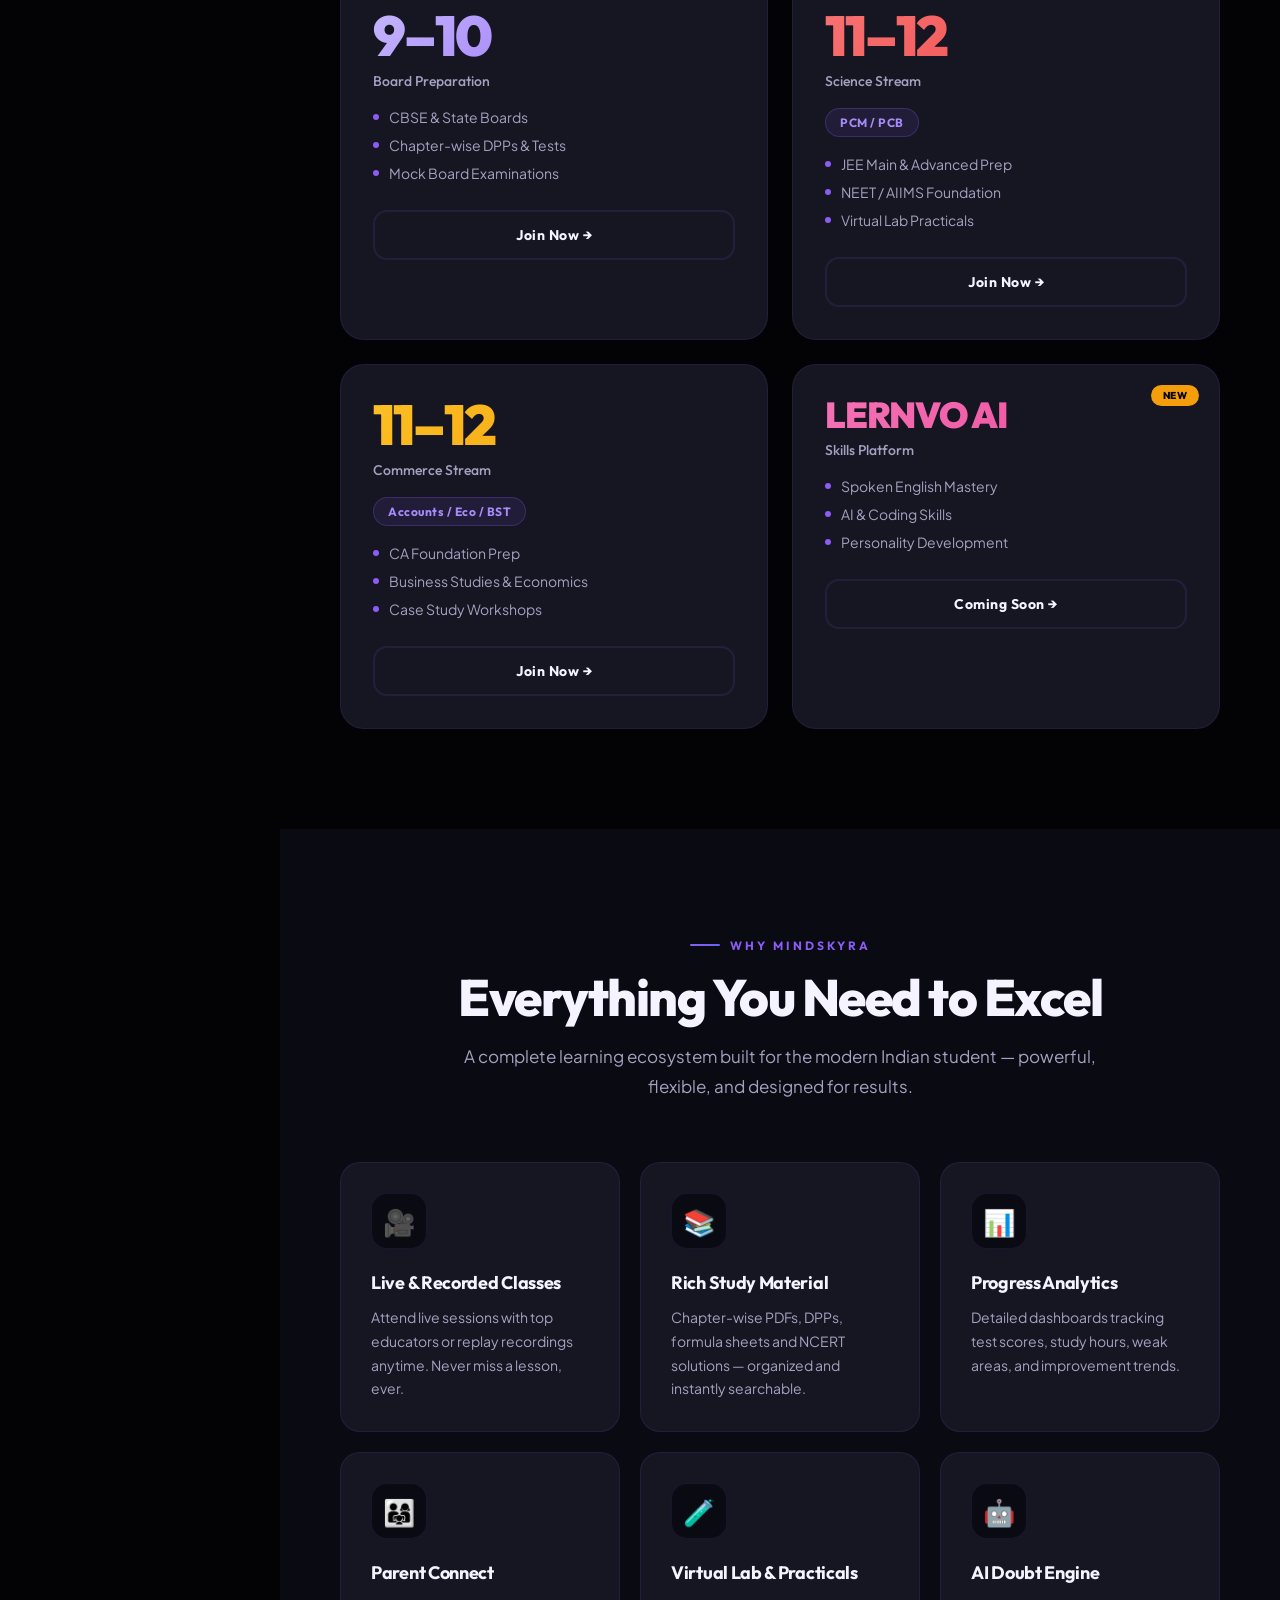
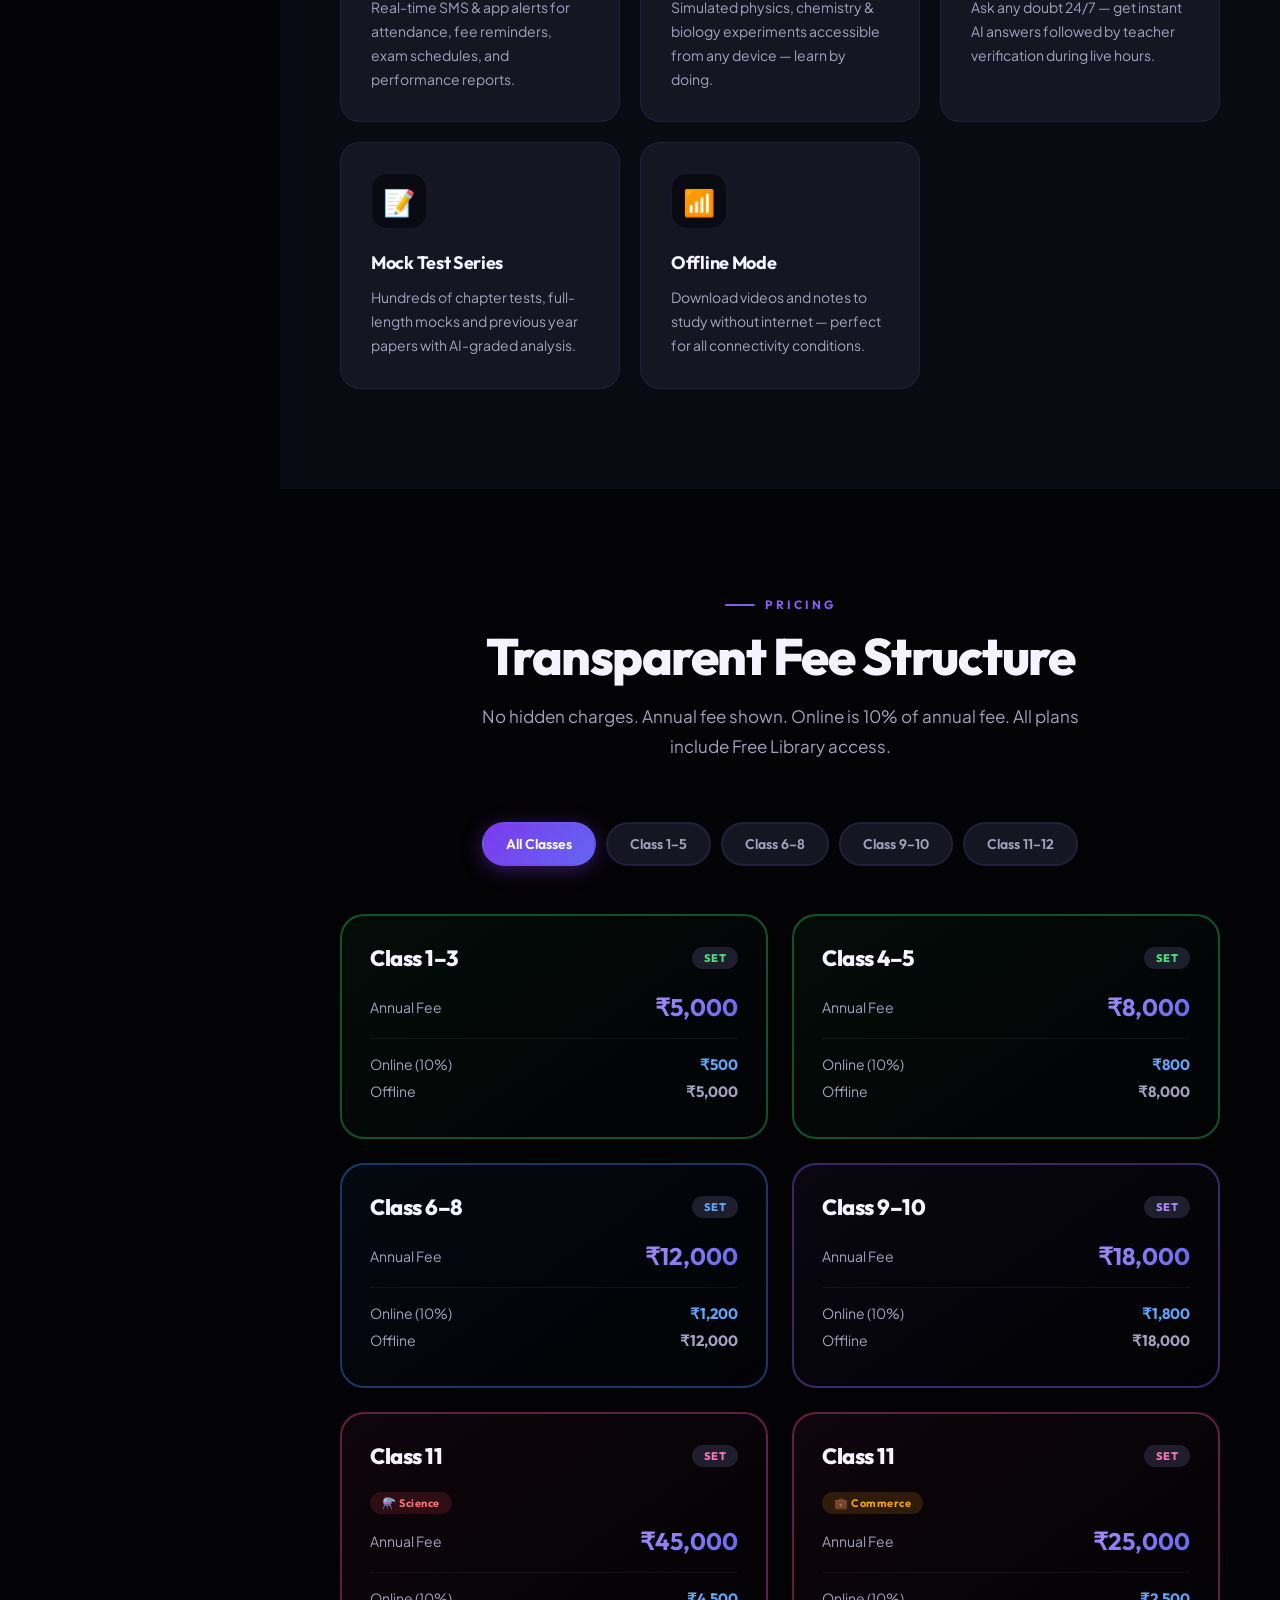
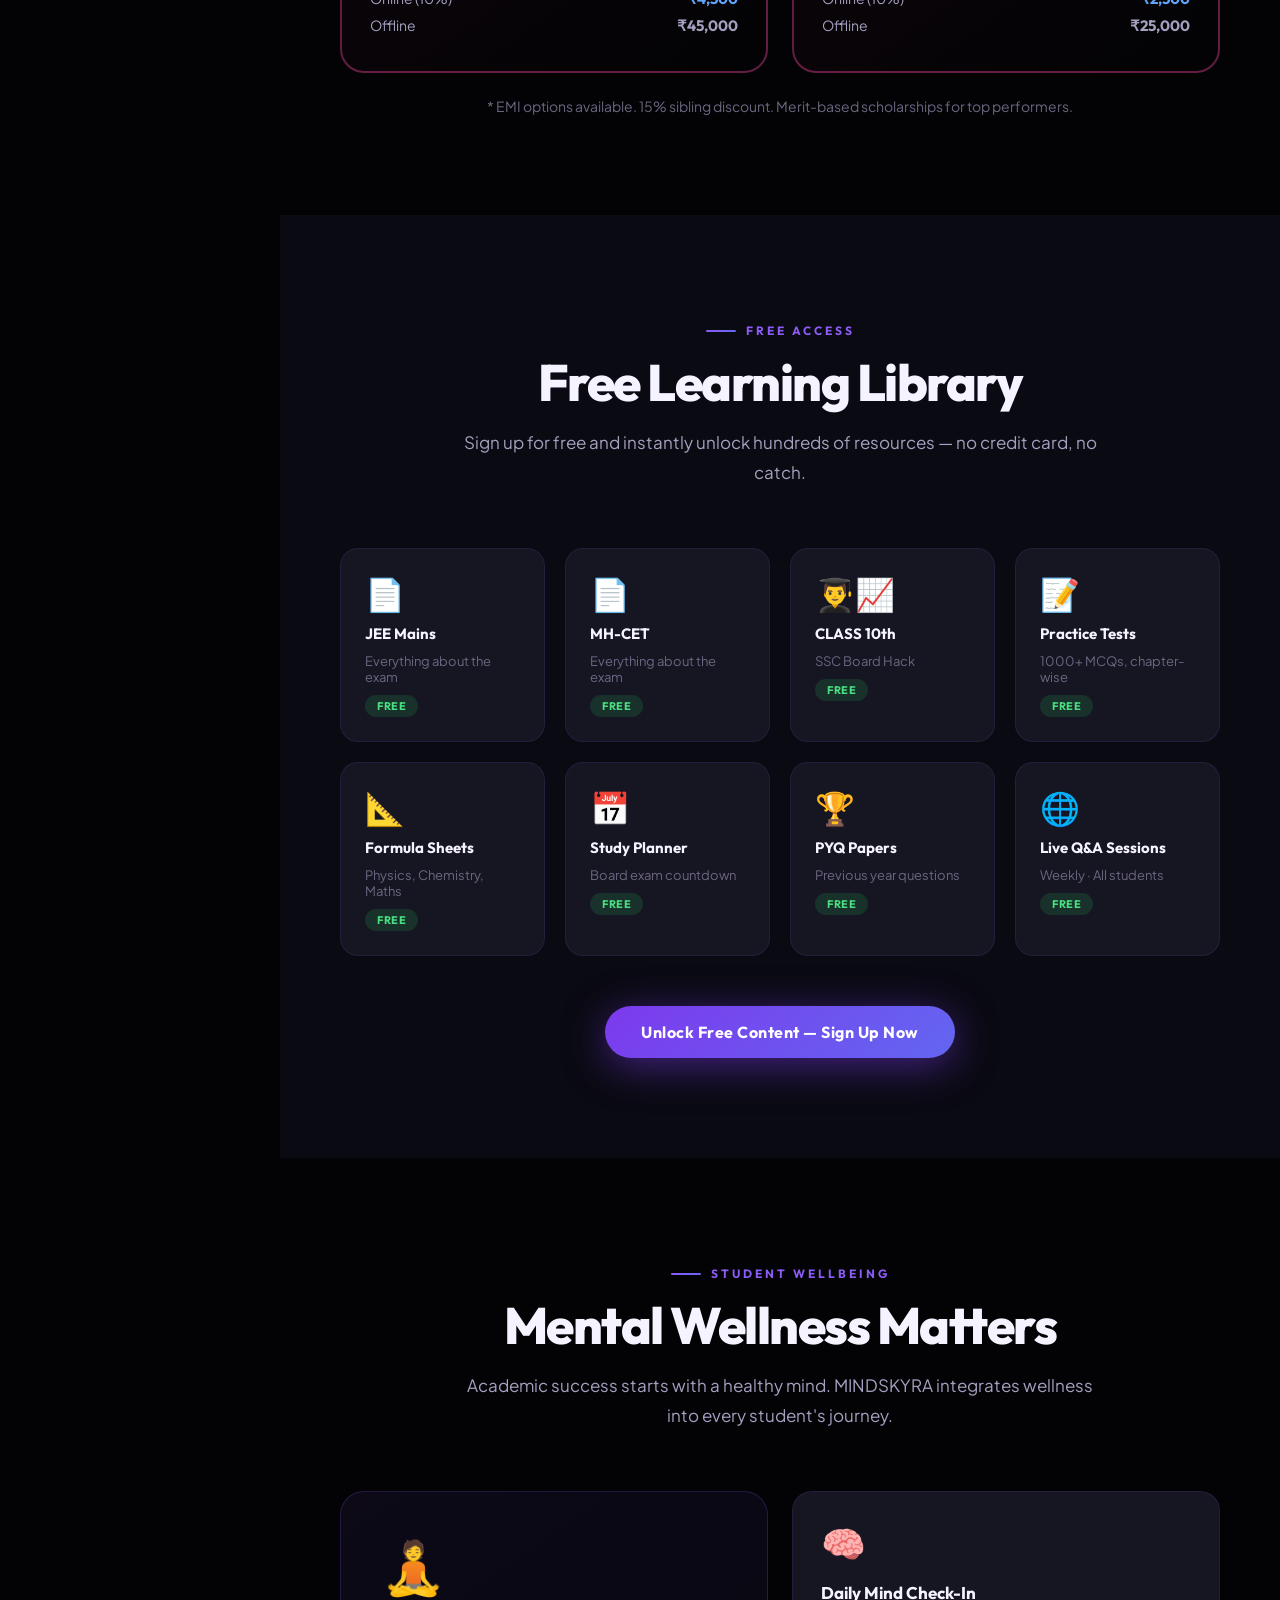
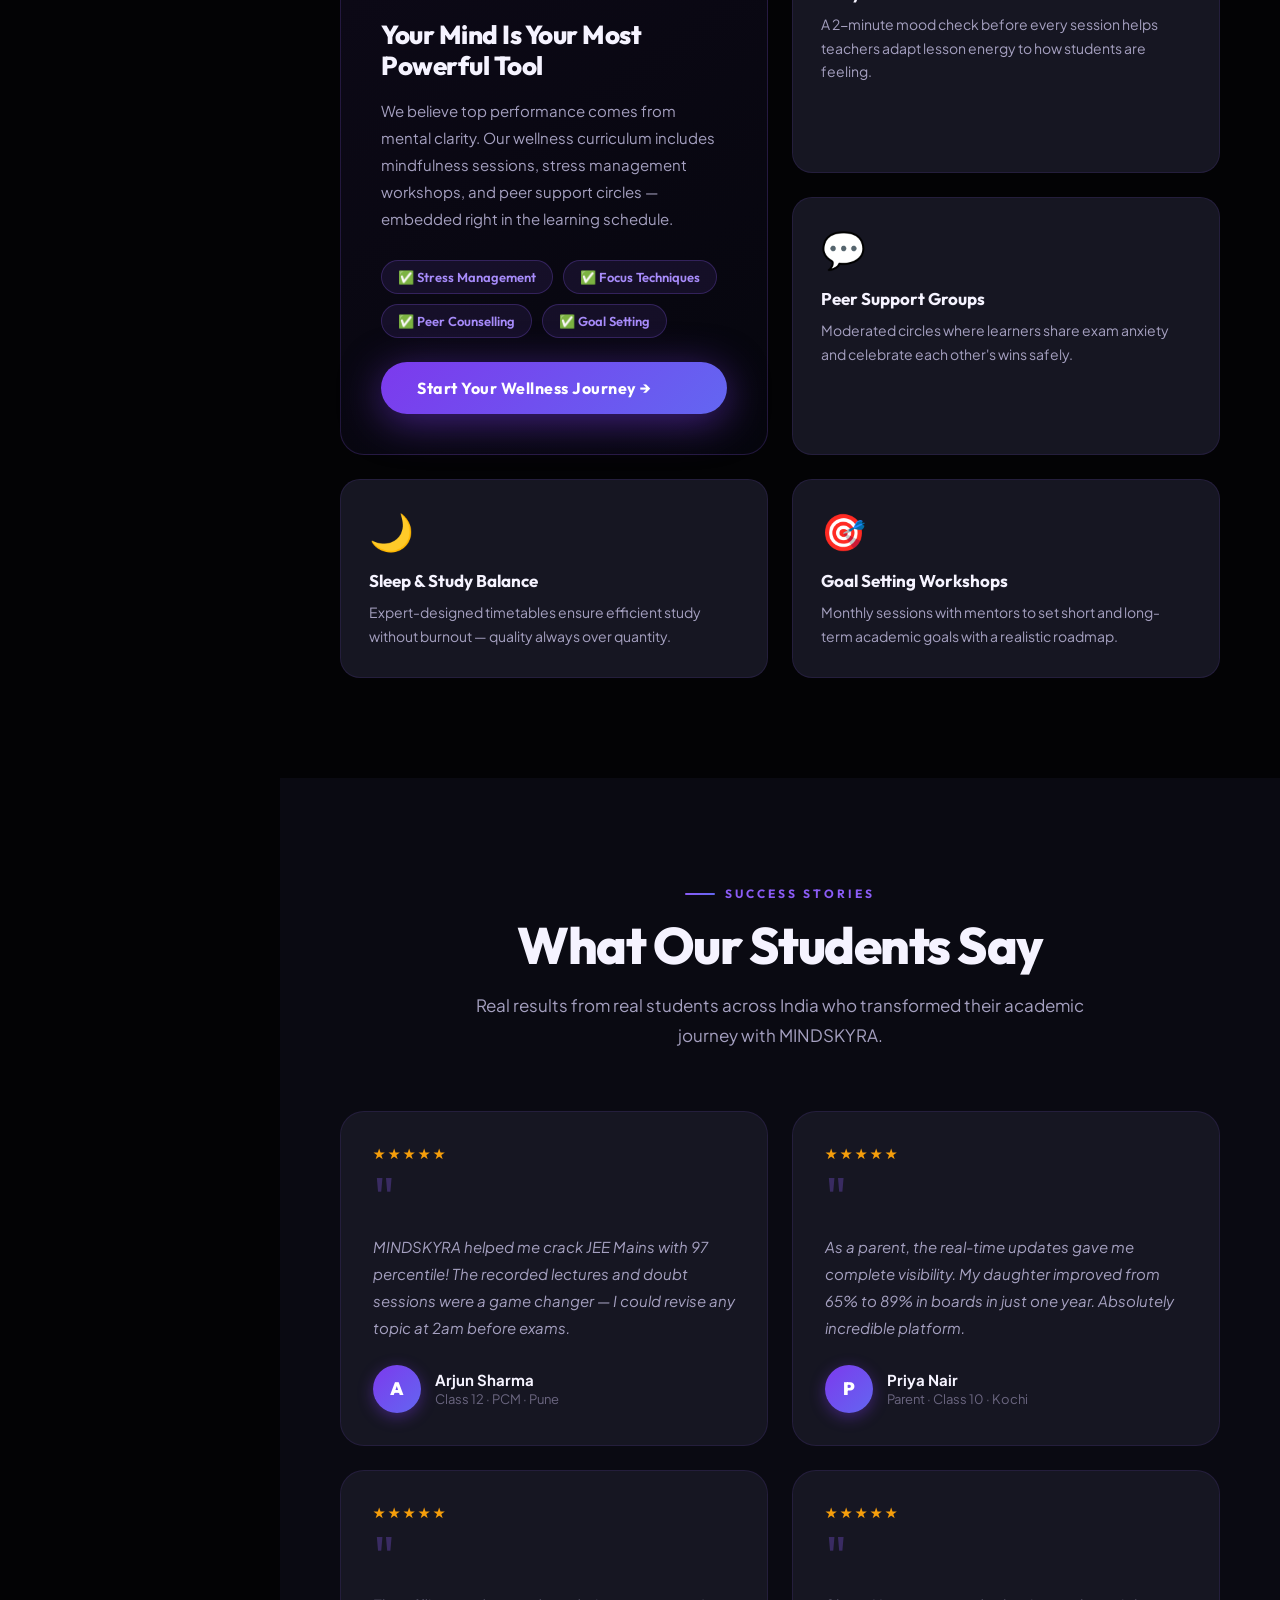
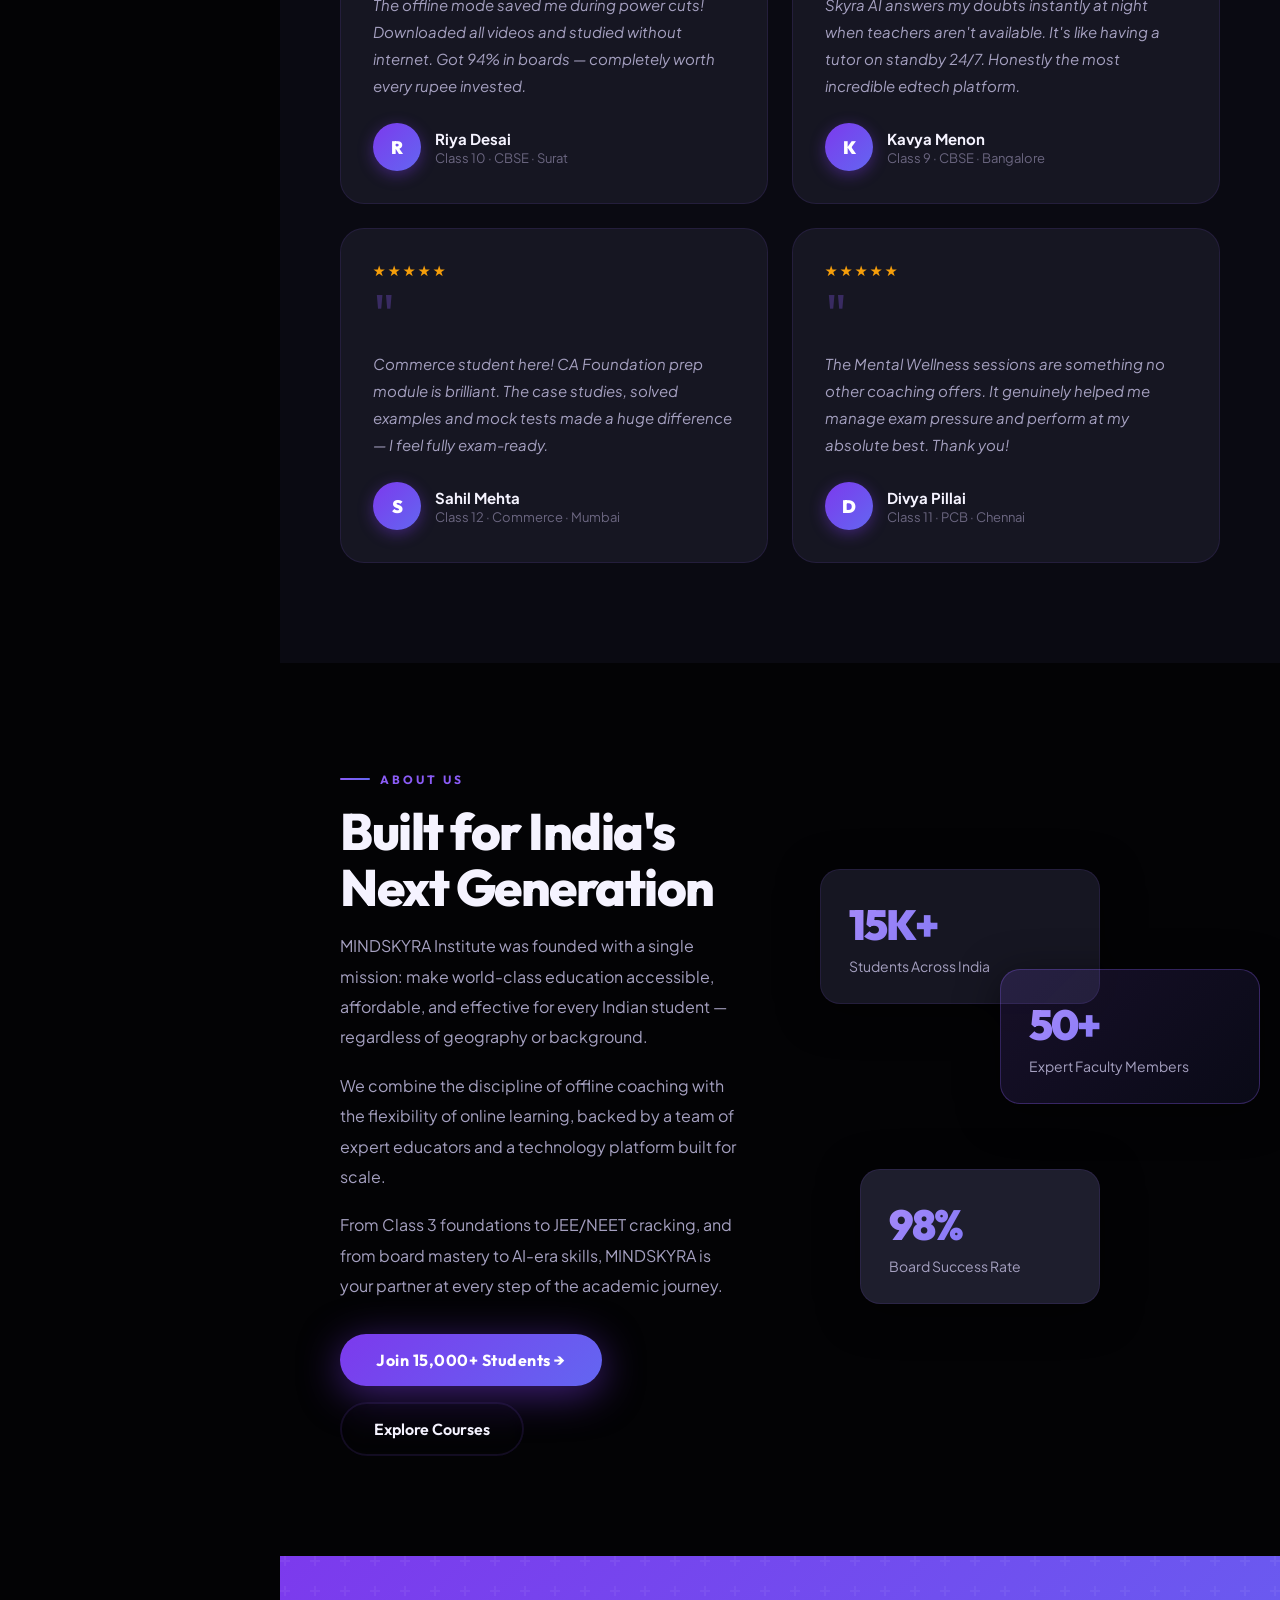
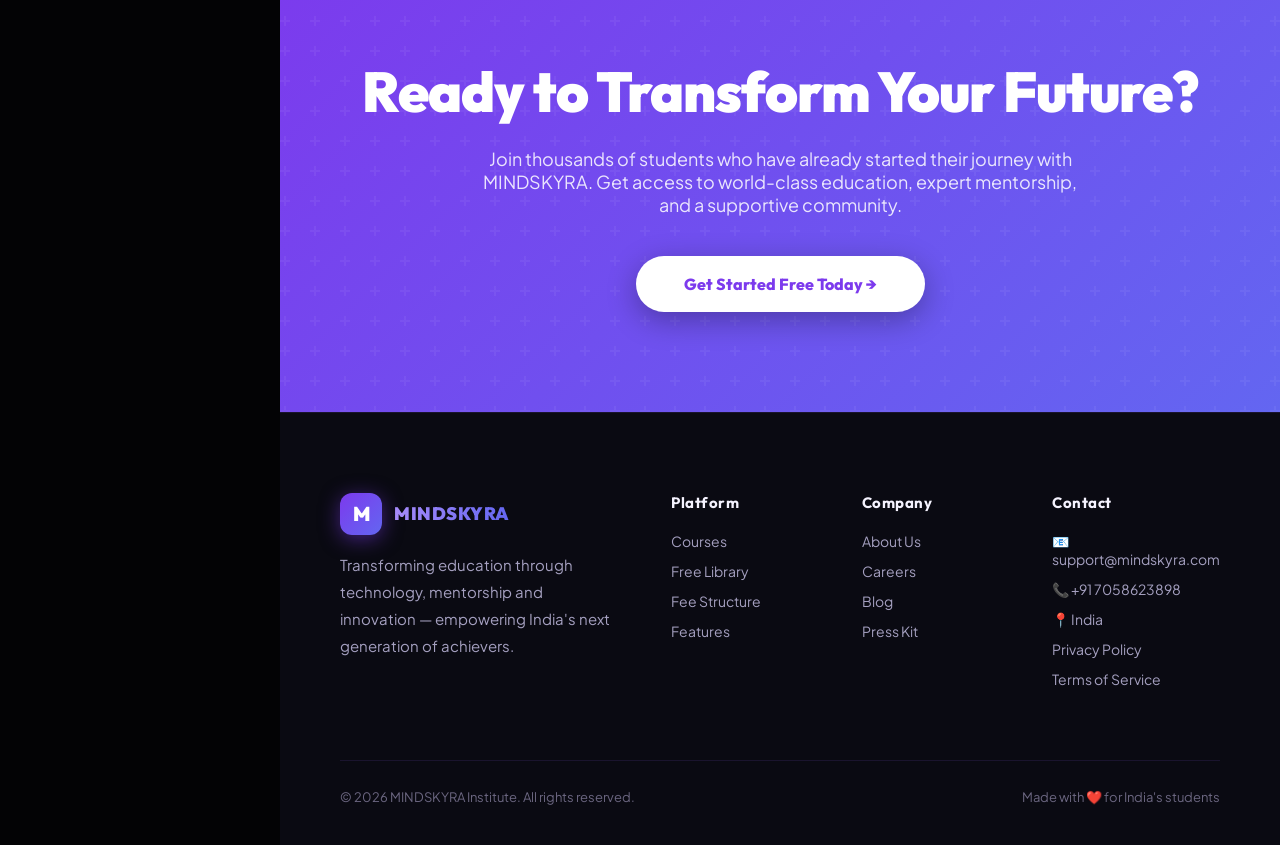
==== commit 20613581: "Update index.html" ====
--- a/index.html
+++ b/index.html
@@ -3,10 +3,108 @@
 <head>
 <meta charset="UTF-8">
 <meta name="viewport" content="width=device-width, initial-scale=1.0">
-<title>MINDSKYRA Institute – Master Your Future</title>
+
+<!-- ═══════════ PRIMARY SEO META ═══════════ -->
+<title>MINDSKYRA Institute | Online & Offline Coaching Classes 3–12, JEE, NEET, CA Foundation</title>
+<meta name="description" content="MINDSKYRA Institute offers live & recorded classes for Class 3–12, JEE Main/Advanced, NEET, and CA Foundation prep. Expert faculty, free study library, mock tests & mental wellness support. Join 15,000+ students across India.">
+<meta name="keywords" content="MINDSKYRA, online coaching classes India, JEE Main preparation, NEET coaching, CBSE Class 9 10 11 12, CA Foundation course, board exam preparation, online tuition classes, live classes for students, free study material, PCM PCB commerce coaching">
+<meta name="author" content="MINDSKYRA Institute">
+<meta name="robots" content="index, follow, max-image-preview:large, max-snippet:-1, max-video-preview:-1">
+<meta name="googlebot" content="index, follow">
+<link rel="canonical" href="https://www.mindskyra.com/">
+
+<!-- ═══════════ OPEN GRAPH / SOCIAL SHARING ═══════════ -->
+<meta property="og:type" content="website">
+<meta property="og:site_name" content="MINDSKYRA Institute">
+<meta property="og:title" content="MINDSKYRA Institute | Master Your Future — Classes 3–12, JEE, NEET, CA Foundation">
+<meta property="og:description" content="India's advanced learning platform for Classes 3–12. Live & recorded classes, AI doubt engine, expert faculty, free library, and mental wellness support — online & offline.">
+<meta property="og:url" content="https://www.mindskyra.com/">
+<meta property="og:image" content="https://www.mindskyra.com/assets/og-cover.jpg">
+<meta property="og:image:width" content="1200">
+<meta property="og:image:height" content="630">
+<meta property="og:locale" content="en_IN">
+
+<meta name="twitter:card" content="summary_large_image">
+<meta name="twitter:title" content="MINDSKYRA Institute | Master Your Future">
+<meta name="twitter:description" content="Live & recorded classes for Class 3–12, JEE, NEET & CA Foundation. Expert faculty, free study library, and mental wellness support.">
+<meta name="twitter:image" content="https://www.mindskyra.com/assets/og-cover.jpg">
+
+<!-- ═══════════ GEO / LOCAL SEO ═══════════ -->
+<meta name="geo.region" content="IN">
+<meta name="geo.placename" content="India">
+<meta name="theme-color" content="#8b5cf6">
+
+<!-- ═══════════ FAVICON ═══════════ -->
+<link rel="icon" type="image/svg+xml" href="data:image/svg+xml,%3Csvg xmlns='http://www.w3.org/2000/svg' viewBox='0 0 100 100'%3E%3Crect width='100' height='100' rx='22' fill='%237c3aed'/%3E%3Ctext x='50' y='68' font-family='Arial,sans-serif' font-size='58' font-weight='900' fill='white' text-anchor='middle'%3EM%3C/text%3E%3C/svg%3E">
+<link rel="apple-touch-icon" href="data:image/svg+xml,%3Csvg xmlns='http://www.w3.org/2000/svg' viewBox='0 0 100 100'%3E%3Crect width='100' height='100' rx='22' fill='%237c3aed'/%3E%3Ctext x='50' y='68' font-family='Arial,sans-serif' font-size='58' font-weight='900' fill='white' text-anchor='middle'%3EM%3C/text%3E%3C/svg%3E">
+
 <link rel="preconnect" href="https://fonts.googleapis.com">
 <link rel="preconnect" href="https://fonts.gstatic.com" crossorigin>
 <link href="https://fonts.googleapis.com/css2?family=Plus+Jakarta+Sans:wght@300;400;500;600;700&family=Outfit:wght@300;400;500;600;700;800;900&display=swap" rel="stylesheet">
+
+<!-- ═══════════ STRUCTURED DATA (JSON-LD) ═══════════ -->
+<script type="application/ld+json">
+{
+  "@context": "https://schema.org",
+  "@type": "EducationalOrganization",
+  "name": "MINDSKYRA Institute",
+  "alternateName": "MINDSKYRA",
+  "url": "https://www.mindskyra.com/",
+  "logo": "https://www.mindskyra.com/assets/logo.png",
+  "description": "MINDSKYRA Institute offers online and offline coaching for Class 3–12, JEE Main/Advanced, NEET, and CA Foundation with live classes, expert faculty, and free study resources.",
+  "email": "support@mindskyra.com",
+  "telephone": "+91-7058623898",
+  "address": {
+    "@type": "PostalAddress",
+    "addressCountry": "IN"
+  },
+  "sameAs": [],
+  "aggregateRating": {
+    "@type": "AggregateRating",
+    "ratingValue": "5.0",
+    "reviewCount": "1500"
+  },
+  "offers": {
+    "@type": "AggregateOffer",
+    "priceCurrency": "INR",
+    "lowPrice": "5000",
+    "highPrice": "48000"
+  }
+}
+</script>
+<script type="application/ld+json">
+{
+  "@context": "https://schema.org",
+  "@type": "FAQPage",
+  "mainEntity": [
+    {
+      "@type": "Question",
+      "name": "What classes does MINDSKYRA Institute cover?",
+      "acceptedAnswer": {
+        "@type": "Answer",
+        "text": "MINDSKYRA offers courses from Class 3 through Class 12, including CBSE and State Board preparation, JEE Main/Advanced and NEET foundation for Science stream, and CA Foundation prep for Commerce stream."
+      }
+    },
+    {
+      "@type": "Question",
+      "name": "Is online coaching cheaper than offline at MINDSKYRA?",
+      "acceptedAnswer": {
+        "@type": "Answer",
+        "text": "Yes. Online access is priced at 10% of the annual offline fee, making it significantly more affordable while covering the same curriculum, live classes, and study material."
+      }
+    },
+    {
+      "@type": "Question",
+      "name": "Does MINDSKYRA offer free study material?",
+      "acceptedAnswer": {
+        "@type": "Answer",
+        "text": "Yes. Signing up for free unlocks the MINDSKYRA Free Library, including chapter-wise notes, formula sheets, previous year question papers, practice tests, and a study planner — no credit card required."
+      }
+    }
+  ]
+}
+</script>
+
 <style>
 /* ═══════════ THEME TOKENS ═══════════ */
 :root{
@@ -46,6 +144,7 @@
 h1,h2,h3,h4,h5{font-family:'Outfit',sans-serif;}
 a{text-decoration:none;}
 img{max-width:100%;height:auto;}
+:focus-visible{outline:2px solid var(--accent);outline-offset:3px;border-radius:4px;}
 
 /* ═══════════ ATOMIC PARTICLE ANIMATION ═══════════ */
 .atom-bg{
@@ -642,7 +741,7 @@
 .msg{
   max-width:88%;padding:12px 16px;border-radius:18px;
   font-size:13px;line-height:1.7;animation:msgIn .4s cubic-bezier(.34,1.56,.64,1);
-  word-wrap:break-word;
+  word-wrap:break-word;white-space:pre-line;
 }
 @keyframes msgIn{from{opacity:0;transform:translateY(10px) scale(0.95);}to{opacity:1;transform:translateY(0) scale(1);}}
 .msg.bot{background:var(--surface);color:var(--text);align-self:flex-start;border-bottom-left-radius:4px;}
@@ -687,6 +786,22 @@
 /* ═══════════ REVEAL ANIMATION ═══════════ */
 .reveal{opacity:0;transform:translateY(40px);transition:all .8s cubic-bezier(.4,0,.2,1);}
 .reveal.visible{opacity:1;transform:translateY(0);}
+@media (prefers-reduced-motion: reduce){
+  .reveal{opacity:1;transform:none;transition:none;}
+  *,*::before,*::after{animation-duration:0.001ms !important;animation-iteration-count:1 !important;transition-duration:0.001ms !important;}
+}
+
+/* ═══════════ SR-ONLY (skip link + accessible text) ═══════════ */
+.sr-only{
+  position:absolute;width:1px;height:1px;padding:0;margin:-1px;
+  overflow:hidden;clip:rect(0,0,0,0);white-space:nowrap;border:0;
+}
+.skip-link{
+  position:fixed;top:-100px;left:12px;z-index:1000;
+  background:var(--violet2);color:#fff;padding:12px 20px;border-radius:10px;
+  font-family:'Outfit',sans-serif;font-weight:700;transition:top .2s;
+}
+.skip-link:focus{top:12px;}
 
 /* ═══════════ RESPONSIVE — 1200px ═══════════ */
 @media(max-width:1200px){
@@ -802,8 +917,10 @@
 </head>
 <body>
 
+<a href="#hero" class="skip-link">Skip to main content</a>
+
 <!-- ATOMIC BACKGROUND -->
-<div class="atom-bg">
+<div class="atom-bg" aria-hidden="true">
   <div class="nucleus"></div>
   <div class="orbit-ring orbit-1"><div class="electron e1"></div><div class="electron e3"></div></div>
   <div class="orbit-ring orbit-2"><div class="electron e2"></div><div class="electron e4"></div></div>
@@ -816,33 +933,33 @@
 <div class="s-overlay" id="overlay" onclick="closeSB()"></div>
 
 <!-- ══════ SIDEBAR ══════ -->
-<aside class="sidebar" id="sidebar">
+<aside class="sidebar" id="sidebar" aria-label="Primary navigation">
   <div class="s-logo">
     <div class="s-logo-row">
-      <div class="logo-box">M</div>
+      <div class="logo-box" aria-hidden="true">M</div>
       <span class="logo-txt">MINDSKYRA</span>
     </div>
   </div>
   <nav class="s-nav">
     <div class="nav-grp">Menu</div>
-    <a class="nav-a active" href="#hero" onclick="closeSB()"><svg fill="none" stroke="currentColor" viewBox="0 0 24 24"><path stroke-linecap="round" stroke-linejoin="round" stroke-width="2" d="M3 12l2-2m0 0l7-7 7 7M5 10v10a1 1 0 001 1h3m10-11l2 2m-2-2v10a1 1 0 01-1 1h-3m-6 0a1 1 0 001-1v-4a1 1 0 011-1h2a1 1 0 011 1v4a1 1 0 001 1m-6 0h6"/></svg>Home</a>
-    <a class="nav-a" href="#courses" onclick="closeSB()"><svg fill="none" stroke="currentColor" viewBox="0 0 24 24"><path stroke-linecap="round" stroke-linejoin="round" stroke-width="2" d="M12 6.253v13m0-13C10.832 5.477 9.246 5 7.5 5S4.168 5.477 3 6.253v13C4.168 18.477 5.754 18 7.5 18s3.332.477 4.5 1.253m0-13C13.168 5.477 14.754 5 16.5 5c1.747 0 3.332.477 4.5 1.253v13C19.832 18.477 18.247 18 16.5 18c-1.746 0-3.332.477-4.5 1.253"/></svg>Courses</a>
-    <a class="nav-a" href="#features" onclick="closeSB()"><svg fill="none" stroke="currentColor" viewBox="0 0 24 24"><path stroke-linecap="round" stroke-linejoin="round" stroke-width="2" d="M13 10V3L4 14h7v7l9-11h-7z"/></svg>Features</a>
-    <a class="nav-a" href="#fees" onclick="closeSB()"><svg fill="none" stroke="currentColor" viewBox="0 0 24 24"><path stroke-linecap="round" stroke-linejoin="round" stroke-width="2" d="M17 9V7a2 2 0 00-2-2H5a2 2 0 00-2 2v6a2 2 0 002 2h2m2 4h10a2 2 0 002-2v-6a2 2 0 00-2-2H9a2 2 0 00-2 2v6a2 2 0 002 2zm7-5a2 2 0 11-4 0 2 2 0 014 0z"/></svg>Fee Structure</a>
-    <a class="nav-a" href="#library" onclick="closeSB()"><svg fill="none" stroke="currentColor" viewBox="0 0 24 24"><path stroke-linecap="round" stroke-linejoin="round" stroke-width="2" d="M8 14v3m4-3v3m4-3v3M3 21h18M3 10h18M3 7l9-4 9 4M4 10h16v11H4V10z"/></svg>Free Library<span class="nav-badge">Free</span></a>
-    <a class="nav-a" href="#wellness" onclick="closeSB()"><svg fill="none" stroke="currentColor" viewBox="0 0 24 24"><path stroke-linecap="round" stroke-linejoin="round" stroke-width="2" d="M4.318 6.318a4.5 4.5 0 000 6.364L12 20.364l7.682-7.682a4.5 4.5 0 00-6.364-6.364L12 7.636l-1.318-1.318a4.5 4.5 0 00-6.364 0z"/></svg>Mental Wellness</a>
-    <a class="nav-a" href="#testimonials" onclick="closeSB()"><svg fill="none" stroke="currentColor" viewBox="0 0 24 24"><path stroke-linecap="round" stroke-linejoin="round" stroke-width="2" d="M17 8h2a2 2 0 012 2v6a2 2 0 01-2 2h-2v4l-4-4H9a1.994 1.994 0 01-1.414-.586m0 0L11 14h4a2 2 0 002-2V6a2 2 0 00-2-2H5a2 2 0 00-2 2v6a2 2 0 002 2h2v4l.586-.586z"/></svg>Testimonials</a>
-    <a class="nav-a" href="#about" onclick="closeSB()"><svg fill="none" stroke="currentColor" viewBox="0 0 24 24"><path stroke-linecap="round" stroke-linejoin="round" stroke-width="2" d="M13 16h-1v-4h-1m1-4h.01M21 12a9 9 0 11-18 0 9 9 0 0118 0z"/></svg>About Us</a>
+    <a class="nav-a active" href="#hero" onclick="closeSB()"><svg fill="none" stroke="currentColor" viewBox="0 0 24 24" aria-hidden="true"><path stroke-linecap="round" stroke-linejoin="round" stroke-width="2" d="M3 12l2-2m0 0l7-7 7 7M5 10v10a1 1 0 001 1h3m10-11l2 2m-2-2v10a1 1 0 01-1 1h-3m-6 0a1 1 0 001-1v-4a1 1 0 011-1h2a1 1 0 011 1v4a1 1 0 001 1m-6 0h6"/></svg>Home</a>
+    <a class="nav-a" href="#courses" onclick="closeSB()"><svg fill="none" stroke="currentColor" viewBox="0 0 24 24" aria-hidden="true"><path stroke-linecap="round" stroke-linejoin="round" stroke-width="2" d="M12 6.253v13m0-13C10.832 5.477 9.246 5 7.5 5S4.168 5.477 3 6.253v13C4.168 18.477 5.754 18 7.5 18s3.332.477 4.5 1.253m0-13C13.168 5.477 14.754 5 16.5 5c1.747 0 3.332.477 4.5 1.253v13C19.832 18.477 18.247 18 16.5 18c-1.746 0-3.332.477-4.5 1.253"/></svg>Courses</a>
+    <a class="nav-a" href="#features" onclick="closeSB()"><svg fill="none" stroke="currentColor" viewBox="0 0 24 24" aria-hidden="true"><path stroke-linecap="round" stroke-linejoin="round" stroke-width="2" d="M13 10V3L4 14h7v7l9-11h-7z"/></svg>Features</a>
+    <a class="nav-a" href="#fees" onclick="closeSB()"><svg fill="none" stroke="currentColor" viewBox="0 0 24 24" aria-hidden="true"><path stroke-linecap="round" stroke-linejoin="round" stroke-width="2" d="M17 9V7a2 2 0 00-2-2H5a2 2 0 00-2 2v6a2 2 0 002 2h2m2 4h10a2 2 0 002-2v-6a2 2 0 00-2-2H9a2 2 0 00-2 2v6a2 2 0 002 2zm7-5a2 2 0 11-4 0 2 2 0 014 0z"/></svg>Fee Structure</a>
+    <a class="nav-a" href="#library" onclick="closeSB()"><svg fill="none" stroke="currentColor" viewBox="0 0 24 24" aria-hidden="true"><path stroke-linecap="round" stroke-linejoin="round" stroke-width="2" d="M8 14v3m4-3v3m4-3v3M3 21h18M3 10h18M3 7l9-4 9 4M4 10h16v11H4V10z"/></svg>Free Library<span class="nav-badge">Free</span></a>
+    <a class="nav-a" href="#wellness" onclick="closeSB()"><svg fill="none" stroke="currentColor" viewBox="0 0 24 24" aria-hidden="true"><path stroke-linecap="round" stroke-linejoin="round" stroke-width="2" d="M4.318 6.318a4.5 4.5 0 000 6.364L12 20.364l7.682-7.682a4.5 4.5 0 00-6.364-6.364L12 7.636l-1.318-1.318a4.5 4.5 0 00-6.364 0z"/></svg>Mental Wellness</a>
+    <a class="nav-a" href="#testimonials" onclick="closeSB()"><svg fill="none" stroke="currentColor" viewBox="0 0 24 24" aria-hidden="true"><path stroke-linecap="round" stroke-linejoin="round" stroke-width="2" d="M17 8h2a2 2 0 012 2v6a2 2 0 01-2 2h-2v4l-4-4H9a1.994 1.994 0 01-1.414-.586m0 0L11 14h4a2 2 0 002-2V6a2 2 0 00-2-2H5a2 2 0 00-2 2v6a2 2 0 002 2h2v4l.586-.586z"/></svg>Testimonials</a>
+    <a class="nav-a" href="#about" onclick="closeSB()"><svg fill="none" stroke="currentColor" viewBox="0 0 24 24" aria-hidden="true"><path stroke-linecap="round" stroke-linejoin="round" stroke-width="2" d="M13 16h-1v-4h-1m1-4h.01M21 12a9 9 0 11-18 0 9 9 0 0118 0z"/></svg>About Us</a>
     <div class="nav-grp" style="margin-top:10px;">Account</div>
-    <a class="nav-a" href="login.html" onclick="closeSB()"><svg fill="none" stroke="currentColor" viewBox="0 0 24 24"><path stroke-linecap="round" stroke-linejoin="round" stroke-width="2" d="M11 16l-4-4m0 0l4-4m-4 4h14m-5 4v1a3 3 0 01-3 3H6a3 3 0 01-3-3V7a3 3 0 013-3h7a3 3 0 013 3v1"/></svg>Login</a>
-    <a class="nav-a" href="login.html" onclick="closeSB()"><svg fill="none" stroke="currentColor" viewBox="0 0 24 24"><path stroke-linecap="round" stroke-linejoin="round" stroke-width="2" d="M18 9v3m0 0v3m0-3h3m-3 0h-3m-2-5a4 4 0 11-8 0 4 4 0 018 0zM3 20a6 6 0 0112 0v1H3v-1z"/></svg>Sign Up<span class="nav-badge" style="background:var(--gold);color:#000;">New</span></a>
+    <a class="nav-a" href="login.html" onclick="closeSB()"><svg fill="none" stroke="currentColor" viewBox="0 0 24 24" aria-hidden="true"><path stroke-linecap="round" stroke-linejoin="round" stroke-width="2" d="M11 16l-4-4m0 0l4-4m-4 4h14m-5 4v1a3 3 0 01-3 3H6a3 3 0 01-3-3V7a3 3 0 013-3h7a3 3 0 013 3v1"/></svg>Login</a>
+    <a class="nav-a" href="login.html" onclick="closeSB()"><svg fill="none" stroke="currentColor" viewBox="0 0 24 24" aria-hidden="true"><path stroke-linecap="round" stroke-linejoin="round" stroke-width="2" d="M18 9v3m0 0v3m0-3h3m-3 0h-3m-2-5a4 4 0 11-8 0 4 4 0 018 0zM3 20a6 6 0 0112 0v1H3v-1z"/></svg>Sign Up<span class="nav-badge" style="background:var(--gold);color:#000;">New</span></a>
   </nav>
   <div class="s-bottom">
     <div class="theme-row">
       <span id="themeLabel">🌙 Dark Mode</span>
-      <button class="tog" onclick="toggleTheme()" aria-label="Toggle theme">
-        <span class="tog-icon i-moon">🌙</span>
-        <span class="tog-icon i-sun">☀️</span>
+      <button class="tog" onclick="toggleTheme()" aria-label="Toggle dark and light theme">
+        <span class="tog-icon i-moon" aria-hidden="true">🌙</span>
+        <span class="tog-icon i-sun" aria-hidden="true">☀️</span>
         <div class="tog-ball"></div>
       </button>
     </div>
@@ -851,35 +968,35 @@
 </aside>
 
 <!-- ══════ MOBILE TOPNAV ══════ -->
-<nav class="topnav" id="topnav">
+<nav class="topnav" id="topnav" aria-label="Mobile navigation">
   <div class="s-logo-row">
-    <div class="logo-box" style="width:36px;height:36px;font-size:17px;">M</div>
+    <div class="logo-box" style="width:36px;height:36px;font-size:17px;" aria-hidden="true">M</div>
     <span class="logo-txt">MINDSKYRA</span>
   </div>
   <div class="topnav-r">
     <button class="s-cta" style="padding:9px 18px;font-size:12px;border-radius:10px;" onclick="window.location.href='login.html'">Sign Up</button>
-    <button class="tog" style="width:44px;height:26px;" onclick="toggleTheme()" aria-label="Toggle theme">
-      <span class="tog-icon i-moon">🌙</span>
-      <span class="tog-icon i-sun">☀️</span>
+    <button class="tog" style="width:44px;height:26px;" onclick="toggleTheme()" aria-label="Toggle dark and light theme">
+      <span class="tog-icon i-moon" aria-hidden="true">🌙</span>
+      <span class="tog-icon i-sun" aria-hidden="true">☀️</span>
       <div class="tog-ball" style="width:16px;height:16px;"></div>
     </button>
-    <button class="hamburger" onclick="toggleSB()">
-      <svg width="20" height="20" fill="none" stroke="currentColor" viewBox="0 0 24 24"><path stroke-linecap="round" stroke-linejoin="round" stroke-width="2" d="M4 6h16M4 12h16M4 18h16"/></svg>
+    <button class="hamburger" onclick="toggleSB()" aria-label="Open navigation menu" aria-expanded="false" aria-controls="sidebar">
+      <svg width="20" height="20" fill="none" stroke="currentColor" viewBox="0 0 24 24" aria-hidden="true"><path stroke-linecap="round" stroke-linejoin="round" stroke-width="2" d="M4 6h16M4 12h16M4 18h16"/></svg>
     </button>
   </div>
 </nav>
 
 <!-- ══════ MAIN CONTENT ══════ -->
-<main class="main">
+<main class="main" id="main-content">
 
 <!-- HERO -->
 <section class="hero" id="hero">
   <div class="h-content reveal">
     <div class="h-badge">🚀 Launch Your Learning Journey Today</div>
     <h1>Master Your Future<br>with <span class="g">MINDSKYRA</span></h1>
-    <p class="h-sub">India's most advanced learning platform for Classes 3–12. Live & recorded classes, AI-powered skills, expert faculty — online & offline.</p>
+    <p class="h-sub">India's most advanced learning platform for Classes 3–12. Live &amp; recorded classes, AI-powered skills, expert faculty — online &amp; offline.</p>
     <div class="h-btns">
-      <button class="btn-p" onclick="window.location.href='login.html'">Get Started Free <svg width="18" height="18" fill="none" stroke="currentColor" viewBox="0 0 24 24"><path stroke-linecap="round" stroke-linejoin="round" stroke-width="2" d="M17 8l4 4m0 0l-4 4m4-4H3"/></svg></button>
+      <button class="btn-p" onclick="window.location.href='login.html'">Get Started Free <svg width="18" height="18" fill="none" stroke="currentColor" viewBox="0 0 24 24" aria-hidden="true"><path stroke-linecap="round" stroke-linejoin="round" stroke-width="2" d="M17 8l4 4m0 0l-4 4m4-4H3"/></svg></button>
       <button class="btn-o" onclick="goTo('courses')">Explore Courses</button>
     </div>
     <div class="h-stats">
@@ -892,87 +1009,87 @@
 </section>
 
 <!-- COURSES -->
-<section id="courses">
+<section id="courses" aria-labelledby="courses-heading">
   <div class="s-hdr reveal">
     <div class="s-lbl">Curriculum</div>
-    <h2 class="s-title">Choose Your Class</h2>
+    <h2 class="s-title" id="courses-heading">Choose Your Class</h2>
     <p class="s-sub">Board-aligned curriculum for every stage — from foundational concepts to JEE/NEET competitive excellence.</p>
   </div>
   <div class="c-grid">
     <div class="c-card reveal" style="--ch:linear-gradient(135deg,rgba(34,197,94,0.1),transparent);--cg:linear-gradient(135deg,#4ade80,#22c55e);" onclick="window.location.href='login.html'">
       <div class="c-num">3–5</div>
-      <div class="c-stg">Foundation Stage</div>
-      <ul class="c-feats"><li>Basic Concepts & Fundamentals</li><li>Interactive & Visual Learning</li><li>Activity-based Worksheets</li></ul>
-      <button class="c-btn">Join Now →</button>
+      <h3 class="c-stg">Foundation Stage</h3>
+      <ul class="c-feats"><li>Basic Concepts &amp; Fundamentals</li><li>Interactive &amp; Visual Learning</li><li>Activity-based Worksheets</li></ul>
+      <button class="c-btn" onclick="event.stopPropagation();window.location.href='login.html'">Join Now →</button>
     </div>
     <div class="c-card reveal" style="--ch:linear-gradient(135deg,rgba(59,130,246,0.1),transparent);--cg:linear-gradient(135deg,#60a5fa,#3b82f6);" onclick="window.location.href='login.html'">
       <div class="c-num">6–8</div>
-      <div class="c-stg">Middle School</div>
-      <ul class="c-feats"><li>Deep Concept Building</li><li>Competitive Exam Preparation</li><li>Olympiad & Science Fairs</li></ul>
-      <button class="c-btn">Join Now →</button>
+      <h3 class="c-stg">Middle School</h3>
+      <ul class="c-feats"><li>Deep Concept Building</li><li>Competitive Exam Preparation</li><li>Olympiad &amp; Science Fairs</li></ul>
+      <button class="c-btn" onclick="event.stopPropagation();window.location.href='login.html'">Join Now →</button>
     </div>
     <div class="c-card reveal" style="--ch:linear-gradient(135deg,rgba(139,92,246,0.1),transparent);--cg:linear-gradient(135deg,#c4b5fd,#8b5cf6);" onclick="window.location.href='login.html'">
       <div class="c-num">9–10</div>
-      <div class="c-stg">Board Preparation</div>
-      <ul class="c-feats"><li>CBSE & State Boards</li><li>Chapter-wise DPPs & Tests</li><li>Mock Board Examinations</li></ul>
-      <button class="c-btn">Join Now →</button>
+      <h3 class="c-stg">Board Preparation</h3>
+      <ul class="c-feats"><li>CBSE &amp; State Boards</li><li>Chapter-wise DPPs &amp; Tests</li><li>Mock Board Examinations</li></ul>
+      <button class="c-btn" onclick="event.stopPropagation();window.location.href='login.html'">Join Now →</button>
     </div>
     <div class="c-card reveal" style="--ch:linear-gradient(135deg,rgba(239,68,68,0.1),transparent);--cg:linear-gradient(135deg,#f87171,#ef4444);" onclick="window.location.href='login.html'">
       <div class="c-num">11–12</div>
-      <div class="c-stg">Science Stream</div>
+      <h3 class="c-stg">Science Stream</h3>
       <div class="c-tag">PCM / PCB</div>
-      <ul class="c-feats"><li>JEE Main & Advanced Prep</li><li>NEET / AIIMS Foundation</li><li>Virtual Lab Practicals</li></ul>
-      <button class="c-btn">Join Now →</button>
+      <ul class="c-feats"><li>JEE Main &amp; Advanced Prep</li><li>NEET / AIIMS Foundation</li><li>Virtual Lab Practicals</li></ul>
+      <button class="c-btn" onclick="event.stopPropagation();window.location.href='login.html'">Join Now →</button>
     </div>
     <div class="c-card reveal" style="--ch:linear-gradient(135deg,rgba(245,158,11,0.1),transparent);--cg:linear-gradient(135deg,#fbbf24,#f59e0b);" onclick="window.location.href='login.html'">
       <div class="c-num">11–12</div>
-      <div class="c-stg">Commerce Stream</div>
+      <h3 class="c-stg">Commerce Stream</h3>
       <div class="c-tag">Accounts / Eco / BST</div>
-      <ul class="c-feats"><li>CA Foundation Prep</li><li>Business Studies & Economics</li><li>Case Study Workshops</li></ul>
-      <button class="c-btn">Join Now →</button>
+      <ul class="c-feats"><li>CA Foundation Prep</li><li>Business Studies &amp; Economics</li><li>Case Study Workshops</li></ul>
+      <button class="c-btn" onclick="event.stopPropagation();window.location.href='login.html'">Join Now →</button>
     </div>
     <div class="c-card reveal" style="--ch:linear-gradient(135deg,rgba(236,72,153,0.1),transparent);--cg:linear-gradient(135deg,#f472b6,#ec4899);">
       <div class="c-new">NEW</div>
       <div class="c-num" style="font-size:clamp(24px,4vw,36px);letter-spacing:-1px;">LERNVO AI</div>
-      <div class="c-stg">Skills Platform</div>
-      <ul class="c-feats"><li>Spoken English Mastery</li><li>AI & Coding Skills</li><li>Personality Development</li></ul>
+      <h3 class="c-stg">Skills Platform</h3>
+      <ul class="c-feats"><li>Spoken English Mastery</li><li>AI &amp; Coding Skills</li><li>Personality Development</li></ul>
       <button class="c-btn">Coming Soon →</button>
     </div>
   </div>
 </section>
 
 <!-- FEATURES -->
-<section id="features">
+<section id="features" aria-labelledby="features-heading">
   <div class="s-hdr reveal">
     <div class="s-lbl">Why MINDSKYRA</div>
-    <h2 class="s-title">Everything You Need to Excel</h2>
+    <h2 class="s-title" id="features-heading">Everything You Need to Excel</h2>
     <p class="s-sub">A complete learning ecosystem built for the modern Indian student — powerful, flexible, and designed for results.</p>
   </div>
   <div class="f-grid">
-    <div class="f-card reveal"><div class="f-icon">🎥</div><h3>Live & Recorded Classes</h3><p>Attend live sessions with top educators or replay recordings anytime. Never miss a lesson, ever.</p></div>
-    <div class="f-card reveal"><div class="f-icon">📚</div><h3>Rich Study Material</h3><p>Chapter-wise PDFs, DPPs, formula sheets and NCERT solutions — organized and instantly searchable.</p></div>
-    <div class="f-card reveal"><div class="f-icon">📊</div><h3>Progress Analytics</h3><p>Detailed dashboards tracking test scores, study hours, weak areas, and improvement trends.</p></div>
-    <div class="f-card reveal"><div class="f-icon">👨‍👩‍👧</div><h3>Parent Connect</h3><p>Real-time SMS & app alerts for attendance, fee reminders, exam schedules, and performance reports.</p></div>
-    <div class="f-card reveal"><div class="f-icon">🧪</div><h3>Virtual Lab & Practicals</h3><p>Simulated physics, chemistry & biology experiments accessible from any device — learn by doing.</p></div>
-    <div class="f-card reveal"><div class="f-icon">🤖</div><h3>AI Doubt Engine</h3><p>Ask any doubt 24/7 — get instant AI answers followed by teacher verification during live hours.</p></div>
-    <div class="f-card reveal"><div class="f-icon">📝</div><h3>Mock Test Series</h3><p>Hundreds of chapter tests, full-length mocks and previous year papers with AI-graded analysis.</p></div>
-    <div class="f-card reveal"><div class="f-icon">📶</div><h3>Offline Mode</h3><p>Download videos and notes to study without internet — perfect for all connectivity conditions.</p></div>
+    <div class="f-card reveal"><div class="f-icon" aria-hidden="true">🎥</div><h3>Live &amp; Recorded Classes</h3><p>Attend live sessions with top educators or replay recordings anytime. Never miss a lesson, ever.</p></div>
+    <div class="f-card reveal"><div class="f-icon" aria-hidden="true">📚</div><h3>Rich Study Material</h3><p>Chapter-wise PDFs, DPPs, formula sheets and NCERT solutions — organized and instantly searchable.</p></div>
+    <div class="f-card reveal"><div class="f-icon" aria-hidden="true">📊</div><h3>Progress Analytics</h3><p>Detailed dashboards tracking test scores, study hours, weak areas, and improvement trends.</p></div>
+    <div class="f-card reveal"><div class="f-icon" aria-hidden="true">👨‍👩‍👧</div><h3>Parent Connect</h3><p>Real-time SMS &amp; app alerts for attendance, fee reminders, exam schedules, and performance reports.</p></div>
+    <div class="f-card reveal"><div class="f-icon" aria-hidden="true">🧪</div><h3>Virtual Lab &amp; Practicals</h3><p>Simulated physics, chemistry &amp; biology experiments accessible from any device — learn by doing.</p></div>
+    <div class="f-card reveal"><div class="f-icon" aria-hidden="true">🤖</div><h3>AI Doubt Engine</h3><p>Ask any doubt 24/7 — get instant AI answers followed by teacher verification during live hours.</p></div>
+    <div class="f-card reveal"><div class="f-icon" aria-hidden="true">📝</div><h3>Mock Test Series</h3><p>Hundreds of chapter tests, full-length mocks and previous year papers with AI-graded analysis.</p></div>
+    <div class="f-card reveal"><div class="f-icon" aria-hidden="true">📶</div><h3>Offline Mode</h3><p>Download videos and notes to study without internet — perfect for all connectivity conditions.</p></div>
   </div>
 </section>
 
 <!-- FEES -->
-<section id="fees">
+<section id="fees" aria-labelledby="fees-heading">
   <div class="s-hdr reveal">
     <div class="s-lbl">Pricing</div>
-    <h2 class="s-title">Transparent Fee Structure</h2>
+    <h2 class="s-title" id="fees-heading">Transparent Fee Structure</h2>
     <p class="s-sub">No hidden charges. Annual fee shown. Online is 10% of annual fee. All plans include Free Library access.</p>
   </div>
-  <div class="fee-tabs reveal">
-    <button class="fee-tab active" onclick="switchTab('all',this)">All Classes</button>
-    <button class="fee-tab" onclick="switchTab('1-5',this)">Class 1–5</button>
-    <button class="fee-tab" onclick="switchTab('6-8',this)">Class 6–8</button>
-    <button class="fee-tab" onclick="switchTab('9-10',this)">Class 9–10</button>
-    <button class="fee-tab" onclick="switchTab('11-12',this)">Class 11–12</button>
+  <div class="fee-tabs reveal" role="tablist" aria-label="Filter fees by class group">
+    <button class="fee-tab active" role="tab" aria-selected="true" onclick="switchTab('all',this)">All Classes</button>
+    <button class="fee-tab" role="tab" aria-selected="false" onclick="switchTab('1-5',this)">Class 1–5</button>
+    <button class="fee-tab" role="tab" aria-selected="false" onclick="switchTab('6-8',this)">Class 6–8</button>
+    <button class="fee-tab" role="tab" aria-selected="false" onclick="switchTab('9-10',this)">Class 9–10</button>
+    <button class="fee-tab" role="tab" aria-selected="false" onclick="switchTab('11-12',this)">Class 11–12</button>
   </div>
 
   <!-- ALL CLASSES panel -->
@@ -1058,21 +1175,21 @@
 </section>
 
 <!-- LIBRARY -->
-<section id="library">
+<section id="library" aria-labelledby="library-heading">
   <div class="s-hdr reveal">
     <div class="s-lbl">Free Access</div>
-    <h2 class="s-title">Free Learning Library</h2>
+    <h2 class="s-title" id="library-heading">Free Learning Library</h2>
     <p class="s-sub">Sign up for free and instantly unlock hundreds of resources — no credit card, no catch.</p>
   </div>
   <div class="lib-grid">
-    <div class="lib-card reveal" onclick="window.location.href='jee.html'"><div class="lib-em">📄</div><div class="lib-t">JEE MAINS  </div><div class="lib-m">ALL THINGS ABOUT EXAM </div><span class="lib-f">FREE</span></div>
-    <div class="lib-card reveal" onclick="window.location.href='mhtcet.html'"><div class="lib-em">📄</div><div class="lib-t">MH-CET</div><div class="lib-m">ALL ABOUT EXAM</div><span class="lib-f">FREE</span></div>
-    <div class="lib-card reveal" onclick="window.location.href='login.html'"><div class="lib-em">❓</div><div class="lib-t">Chapter Q&A</div><div class="lib-m">Expert-solved answers</div><span class="lib-f">FREE</span></div>
-    <div class="lib-card reveal" onclick="window.location.href='login.html'"><div class="lib-em">📝</div><div class="lib-t">Practice Tests</div><div class="lib-m">1000+ MCQs, chapter-wise</div><span class="lib-f">FREE</span></div>
-    <div class="lib-card reveal" onclick="window.location.href='login.html'"><div class="lib-em">📐</div><div class="lib-t">Formula Sheets</div><div class="lib-m">Physics, Chemistry, Maths</div><span class="lib-f">FREE</span></div>
-    <div class="lib-card reveal" onclick="window.location.href='login.html'"><div class="lib-em">📅</div><div class="lib-t">Study Planner</div><div class="lib-m">Board exam countdown</div><span class="lib-f">FREE</span></div>
-    <div class="lib-card reveal" onclick="window.location.href='login.html'"><div class="lib-em">🏆</div><div class="lib-t">PYQ Papers</div><div class="lib-m">Previous year questions</div><span class="lib-f">FREE</span></div>
-    <div class="lib-card reveal" onclick="window.location.href='login.html'"><div class="lib-em">🌐</div><div class="lib-t">Live Q&A Sessions</div><div class="lib-m">Weekly · All students</div><span class="lib-f">FREE</span></div>
+    <div class="lib-card reveal" onclick="window.location.href='jee.html'"><div class="lib-em" aria-hidden="true">📄</div><h3 class="lib-t">JEE Mains</h3><div class="lib-m">Everything about the exam</div><span class="lib-f">FREE</span></div>
+    <div class="lib-card reveal" onclick="window.location.href='mhtcet.html'"><div class="lib-em" aria-hidden="true">📄</div><h3 class="lib-t">MH-CET</h3><div class="lib-m">Everything about the exam</div><span class="lib-f">FREE</span></div>
+    <div class="lib-card reveal" onclick="window.location.href='https://mindskyra-institute.vercel.app/'"><div class="lib-em" aria-hidden="true">👨‍🎓📈</div><h3 class="lib-t">CLASS 10th</h3><div class="lib-m">SSC Board Hack</div><span class="lib-f">FREE</span></div>
+    <div class="lib-card reveal" onclick="window.location.href='login.html'"><div class="lib-em" aria-hidden="true">📝</div><h3 class="lib-t">Practice Tests</h3><div class="lib-m">1000+ MCQs, chapter-wise</div><span class="lib-f">FREE</span></div>
+    <div class="lib-card reveal" onclick="window.location.href='login.html'"><div class="lib-em" aria-hidden="true">📐</div><h3 class="lib-t">Formula Sheets</h3><div class="lib-m">Physics, Chemistry, Maths</div><span class="lib-f">FREE</span></div>
+    <div class="lib-card reveal" onclick="window.location.href='login.html'"><div class="lib-em" aria-hidden="true">📅</div><h3 class="lib-t">Study Planner</h3><div class="lib-m">Board exam countdown</div><span class="lib-f">FREE</span></div>
+    <div class="lib-card reveal" onclick="window.location.href='login.html'"><div class="lib-em" aria-hidden="true">🏆</div><h3 class="lib-t">PYQ Papers</h3><div class="lib-m">Previous year questions</div><span class="lib-f">FREE</span></div>
+    <div class="lib-card reveal" onclick="window.location.href='login.html'"><div class="lib-em" aria-hidden="true">🌐</div><h3 class="lib-t">Live Q&amp;A Sessions</h3><div class="lib-m">Weekly · All students</div><span class="lib-f">FREE</span></div>
   </div>
   <div style="text-align:center;margin-top:50px;" class="reveal">
     <button class="btn-p" onclick="window.location.href='login.html'">Unlock Free Content — Sign Up Now</button>
@@ -1080,16 +1197,16 @@
 </section>
 
 <!-- WELLNESS -->
-<section id="wellness">
+<section id="wellness" aria-labelledby="wellness-heading">
   <div class="s-hdr reveal">
     <div class="s-lbl">Student Wellbeing</div>
-    <h2 class="s-title">Mental Wellness Matters</h2>
+    <h2 class="s-title" id="wellness-heading">Mental Wellness Matters</h2>
     <p class="s-sub">Academic success starts with a healthy mind. MINDSKYRA integrates wellness into every student's journey.</p>
   </div>
   <div class="w-grid">
     <div class="w-big reveal">
       <div>
-        <span style="font-size:52px;">🧘</span>
+        <span style="font-size:52px;" aria-hidden="true">🧘</span>
         <h3>Your Mind Is Your Most Powerful Tool</h3>
         <p>We believe top performance comes from mental clarity. Our wellness curriculum includes mindfulness sessions, stress management workshops, and peer support circles — embedded right in the learning schedule.</p>
       </div>
@@ -1098,37 +1215,37 @@
         <button class="btn-p" style="width:100%;" onclick="window.location.href='login.html'">Start Your Wellness Journey →</button>
       </div>
     </div>
-    <div class="w-sm reveal"><span class="w-em">🧠</span><h4>Daily Mind Check-In</h4><p>A 2-minute mood check before every session helps teachers adapt lesson energy to how students are feeling.</p></div>
-    <div class="w-sm reveal"><span class="w-em">💬</span><h4>Peer Support Groups</h4><p>Moderated circles where learners share exam anxiety and celebrate each other's wins safely.</p></div>
-    <div class="w-sm reveal"><span class="w-em">🌙</span><h4>Sleep & Study Balance</h4><p>Expert-designed timetables ensure efficient study without burnout — quality always over quantity.</p></div>
-    <div class="w-sm reveal"><span class="w-em">🎯</span><h4>Goal Setting Workshops</h4><p>Monthly sessions with mentors to set short and long-term academic goals with a realistic roadmap.</p></div>
+    <div class="w-sm reveal"><span class="w-em" aria-hidden="true">🧠</span><h4>Daily Mind Check-In</h4><p>A 2-minute mood check before every session helps teachers adapt lesson energy to how students are feeling.</p></div>
+    <div class="w-sm reveal"><span class="w-em" aria-hidden="true">💬</span><h4>Peer Support Groups</h4><p>Moderated circles where learners share exam anxiety and celebrate each other's wins safely.</p></div>
+    <div class="w-sm reveal"><span class="w-em" aria-hidden="true">🌙</span><h4>Sleep &amp; Study Balance</h4><p>Expert-designed timetables ensure efficient study without burnout — quality always over quantity.</p></div>
+    <div class="w-sm reveal"><span class="w-em" aria-hidden="true">🎯</span><h4>Goal Setting Workshops</h4><p>Monthly sessions with mentors to set short and long-term academic goals with a realistic roadmap.</p></div>
   </div>
 </section>
 
 <!-- TESTIMONIALS -->
-<section id="testimonials">
+<section id="testimonials" aria-labelledby="testimonials-heading">
   <div class="s-hdr reveal">
     <div class="s-lbl">Success Stories</div>
-    <h2 class="s-title">What Our Students Say</h2>
+    <h2 class="s-title" id="testimonials-heading">What Our Students Say</h2>
     <p class="s-sub">Real results from real students across India who transformed their academic journey with MINDSKYRA.</p>
   </div>
   <div class="t-grid">
-    <div class="t-card reveal"><div class="stars">★★★★★</div><div class="tq">"</div><p class="t-txt">MINDSKYRA helped me crack JEE Mains with 97 percentile! The recorded lectures and doubt sessions were a game changer — I could revise any topic at 2am before exams.</p><div class="t-auth"><div class="t-av">A</div><div><div class="t-name">Arjun Sharma</div><div class="t-cls">Class 12 · PCM · Pune</div></div></div></div>
-    <div class="t-card reveal"><div class="stars">★★★★★</div><div class="tq">"</div><p class="t-txt">As a parent, the real-time updates gave me complete visibility. My daughter improved from 65% to 89% in boards in just one year. Absolutely incredible platform.</p><div class="t-auth"><div class="t-av">P</div><div><div class="t-name">Priya Nair</div><div class="t-cls">Parent · Class 10 · Kochi</div></div></div></div>
-    <div class="t-card reveal"><div class="stars">★★★★★</div><div class="tq">"</div><p class="t-txt">The offline mode saved me during power cuts! Downloaded all videos and studied without internet. Got 94% in boards — completely worth every rupee invested.</p><div class="t-auth"><div class="t-av">R</div><div><div class="t-name">Riya Desai</div><div class="t-cls">Class 10 · CBSE · Surat</div></div></div></div>
-    <div class="t-card reveal"><div class="stars">★★★★★</div><div class="tq">"</div><p class="t-txt">Skyra AI answers my doubts instantly at night when teachers aren't available. It's like having a tutor on standby 24/7. Honestly the most incredible edtech platform.</p><div class="t-auth"><div class="t-av">K</div><div><div class="t-name">Kavya Menon</div><div class="t-cls">Class 9 · CBSE · Bangalore</div></div></div></div>
-    <div class="t-card reveal"><div class="stars">★★★★★</div><div class="tq">"</div><p class="t-txt">Commerce student here! CA Foundation prep module is brilliant. The case studies, solved examples and mock tests made a huge difference — I feel fully exam-ready.</p><div class="t-auth"><div class="t-av">S</div><div><div class="t-name">Sahil Mehta</div><div class="t-cls">Class 12 · Commerce · Mumbai</div></div></div></div>
-    <div class="t-card reveal"><div class="stars">★★★★★</div><div class="tq">"</div><p class="t-txt">The Mental Wellness sessions are something no other coaching offers. It genuinely helped me manage exam pressure and perform at my absolute best. Thank you!</p><div class="t-auth"><div class="t-av">D</div><div><div class="t-name">Divya Pillai</div><div class="t-cls">Class 11 · PCB · Chennai</div></div></div></div>
+    <div class="t-card reveal"><div class="stars" aria-label="5 out of 5 stars">★★★★★</div><div class="tq" aria-hidden="true">"</div><p class="t-txt">MINDSKYRA helped me crack JEE Mains with 97 percentile! The recorded lectures and doubt sessions were a game changer — I could revise any topic at 2am before exams.</p><div class="t-auth"><div class="t-av" aria-hidden="true">A</div><div><div class="t-name">Arjun Sharma</div><div class="t-cls">Class 12 · PCM · Pune</div></div></div></div>
+    <div class="t-card reveal"><div class="stars" aria-label="5 out of 5 stars">★★★★★</div><div class="tq" aria-hidden="true">"</div><p class="t-txt">As a parent, the real-time updates gave me complete visibility. My daughter improved from 65% to 89% in boards in just one year. Absolutely incredible platform.</p><div class="t-auth"><div class="t-av" aria-hidden="true">P</div><div><div class="t-name">Priya Nair</div><div class="t-cls">Parent · Class 10 · Kochi</div></div></div></div>
+    <div class="t-card reveal"><div class="stars" aria-label="5 out of 5 stars">★★★★★</div><div class="tq" aria-hidden="true">"</div><p class="t-txt">The offline mode saved me during power cuts! Downloaded all videos and studied without internet. Got 94% in boards — completely worth every rupee invested.</p><div class="t-auth"><div class="t-av" aria-hidden="true">R</div><div><div class="t-name">Riya Desai</div><div class="t-cls">Class 10 · CBSE · Surat</div></div></div></div>
+    <div class="t-card reveal"><div class="stars" aria-label="5 out of 5 stars">★★★★★</div><div class="tq" aria-hidden="true">"</div><p class="t-txt">Skyra AI answers my doubts instantly at night when teachers aren't available. It's like having a tutor on standby 24/7. Honestly the most incredible edtech platform.</p><div class="t-auth"><div class="t-av" aria-hidden="true">K</div><div><div class="t-name">Kavya Menon</div><div class="t-cls">Class 9 · CBSE · Bangalore</div></div></div></div>
+    <div class="t-card reveal"><div class="stars" aria-label="5 out of 5 stars">★★★★★</div><div class="tq" aria-hidden="true">"</div><p class="t-txt">Commerce student here! CA Foundation prep module is brilliant. The case studies, solved examples and mock tests made a huge difference — I feel fully exam-ready.</p><div class="t-auth"><div class="t-av" aria-hidden="true">S</div><div><div class="t-name">Sahil Mehta</div><div class="t-cls">Class 12 · Commerce · Mumbai</div></div></div></div>
+    <div class="t-card reveal"><div class="stars" aria-label="5 out of 5 stars">★★★★★</div><div class="tq" aria-hidden="true">"</div><p class="t-txt">The Mental Wellness sessions are something no other coaching offers. It genuinely helped me manage exam pressure and perform at my absolute best. Thank you!</p><div class="t-auth"><div class="t-av" aria-hidden="true">D</div><div><div class="t-name">Divya Pillai</div><div class="t-cls">Class 11 · PCB · Chennai</div></div></div></div>
   </div>
 </section>
 
 <!-- ABOUT -->
-<section id="about">
+<section id="about" aria-labelledby="about-heading">
   <div class="ab-txt reveal">
     <div class="s-lbl">About Us</div>
-    <h2 class="s-title">Built for India's Next Generation</h2>
+    <h2 class="s-title" id="about-heading">Built for India's Next Generation</h2>
     <p>MINDSKYRA Institute was founded with a single mission: make world-class education accessible, affordable, and effective for every Indian student — regardless of geography or background.</p>
-    <p>We combine the discipline of offline coaching with the flexibility of online learning, backed by a team of 50+ expert educators and a technology platform built for scale.</p>
+    <p>We combine the discipline of offline coaching with the flexibility of online learning, backed by a team of expert educators and a technology platform built for scale.</p>
     <p>From Class 3 foundations to JEE/NEET cracking, and from board mastery to AI-era skills, MINDSKYRA is your partner at every step of the academic journey.</p>
     <div class="ab-btns">
       <button class="btn-p" onclick="window.location.href='login.html'">Join 15,000+ Students →</button>
@@ -1143,9 +1260,9 @@
 </section>
 
 <!-- CTA SECTION -->
-<section id="cta">
+<section id="cta" aria-labelledby="cta-heading">
   <div class="cta-content reveal">
-    <h2>Ready to Transform Your Future?</h2>
+    <h2 id="cta-heading">Ready to Transform Your Future?</h2>
     <p>Join thousands of students who have already started their journey with MINDSKYRA. Get access to world-class education, expert mentorship, and a supportive community.</p>
     <button class="cta-btn" onclick="window.location.href='login.html'">Get Started Free Today →</button>
   </div>
@@ -1155,34 +1272,34 @@
 <footer>
   <div class="ft-grid">
     <div class="ft-brand">
-      <div class="s-logo-row" style="margin-bottom:6px;"><div class="logo-box">M</div><span class="logo-txt" style="font-size:18px;">MINDSKYRA</span></div>
+      <div class="s-logo-row" style="margin-bottom:6px;"><div class="logo-box" aria-hidden="true">M</div><span class="logo-txt" style="font-size:18px;">MINDSKYRA</span></div>
       <p>Transforming education through technology, mentorship and innovation — empowering India's next generation of achievers.</p>
     </div>
     <div class="ft-col"><h5>Platform</h5><a href="#courses">Courses</a><a href="#library">Free Library</a><a href="#fees">Fee Structure</a><a href="#features">Features</a></div>
-    <div class="ft-col"><h5>Company</h5><a href="#about">About Us</a><a href="#">Careers</a><a href="#">Blog</a><a href="#">Press Kit</a></div>
-    <div class="ft-col"><h5>Contact</h5><ul><li>📧 support@mindskyra.com</li><li>📞 +91 7058623898</li><li>📍 India</li></ul><a href="#" style="margin-top:8px;">Privacy Policy</a><a href="#">Terms of Service</a></div>
+    <div class="ft-col"><h5>Company</h5><a href="#about">About Us</a><a href="about.html">Careers</a><a href="blog.html">Blog</a><a href="about.html">Press Kit</a></div>
+    <div class="ft-col"><h5>Contact</h5><ul><li>📧 support@mindskyra.com</li><li>📞 +91 7058623898</li><li>📍 India</li></ul><a href="privacy.html" style="margin-top:8px;">Privacy Policy</a><a href="terms.html">Terms of Service</a></div>
   </div>
   <div class="ft-bot">
-    <p>© 2024 MINDSKYRA Institute. All rights reserved.</p>
+    <p>© <span id="ftYear">2024</span> MINDSKYRA Institute. All rights reserved.</p>
     <p>Made with ❤️ for India's students</p>
   </div>
 </footer>
 </main>
 
 <!-- CHATBOT BUTTON -->
-<button class="ct-btn" onclick="toggleChat()">
-  <svg fill="none" stroke="currentColor" viewBox="0 0 24 24"><path stroke-linecap="round" stroke-linejoin="round" stroke-width="2" d="M8 12h.01M12 12h.01M16 12h.01M21 12c0 4.418-4.03 8-9 8a9.863 9.863 0 01-4.255-.949L3 20l1.395-3.72C3.512 15.042 3 13.574 3 12c0-4.418 4.03-8 9-8s9 3.582 9 8z"/></svg>
-  <span class="ct-ping"></span>
+<button class="ct-btn" onclick="toggleChat()" aria-label="Open chat with Skyra AI assistant" aria-expanded="false" aria-controls="ctWin">
+  <svg fill="none" stroke="currentColor" viewBox="0 0 24 24" aria-hidden="true"><path stroke-linecap="round" stroke-linejoin="round" stroke-width="2" d="M8 12h.01M12 12h.01M16 12h.01M21 12c0 4.418-4.03 8-9 8a9.863 9.863 0 01-4.255-.949L3 20l1.395-3.72C3.512 15.042 3 13.574 3 12c0-4.418 4.03-8 9-8s9 3.582 9 8z"/></svg>
+  <span class="ct-ping" aria-hidden="true"></span>
 </button>
 
 <!-- CHATBOT WINDOW -->
-<div class="ct-win" id="ctWin">
+<div class="ct-win" id="ctWin" role="dialog" aria-label="Chat with Skyra">
   <div class="ct-head">
-    <div class="ct-av">S</div>
+    <div class="ct-av" aria-hidden="true">S</div>
     <div class="ct-inf"><h4>Skyra · MINDSKYRA AI</h4><p>✅ Online — responds instantly</p></div>
-    <button class="ct-cls" onclick="toggleChat()"><svg width="22" height="22" fill="none" stroke="currentColor" viewBox="0 0 24 24"><path stroke-linecap="round" stroke-linejoin="round" stroke-width="2" d="M6 18L18 6M6 6l12 12"/></svg></button>
-  </div>
-  <div class="ct-msgs" id="ctMsgs"></div>
+    <button class="ct-cls" onclick="toggleChat()" aria-label="Close chat"><svg width="22" height="22" fill="none" stroke="currentColor" viewBox="0 0 24 24" aria-hidden="true"><path stroke-linecap="round" stroke-linejoin="round" stroke-width="2" d="M6 18L18 6M6 6l12 12"/></svg></button>
+  </div>
+  <div class="ct-msgs" id="ctMsgs" role="log" aria-live="polite"></div>
   <div class="ct-quick">
     <button class="qb" onclick="sendQ('Tell me about courses')">📚 Courses</button>
     <button class="qb" onclick="sendQ('What are the fees?')">💰 Fees</button>
@@ -1191,8 +1308,9 @@
     <button class="qb" onclick="sendQ('Mental wellness support')">🧘 Wellness</button>
   </div>
   <div class="ct-row">
+    <label for="ctInp" class="sr-only">Type a message to Skyra</label>
     <input class="ct-inp" id="ctInp" placeholder="Ask Skyra anything..." onkeydown="if(event.key==='Enter')sendMsg()">
-    <button class="ct-snd" onclick="sendMsg()"><svg width="18" height="18" fill="none" stroke="currentColor" viewBox="0 0 24 24"><path stroke-linecap="round" stroke-linejoin="round" stroke-width="2" d="M12 19l9 2-9-18-9 18 9-2zm0 0v-8"/></svg></button>
+    <button class="ct-snd" onclick="sendMsg()" aria-label="Send message"><svg width="18" height="18" fill="none" stroke="currentColor" viewBox="0 0 24 24" aria-hidden="true"><path stroke-linecap="round" stroke-linejoin="round" stroke-width="2" d="M12 19l9 2-9-18-9 18 9-2zm0 0v-8"/></svg></button>
   </div>
 </div>
 
@@ -1200,52 +1318,78 @@
 /* ── TAB SWITCH ── */
 function switchTab(id, btn) {
   document.querySelectorAll('.fee-panel').forEach(p => p.classList.remove('active'));
-  document.querySelectorAll('.fee-tab').forEach(b => b.classList.remove('active'));
+  document.querySelectorAll('.fee-tab').forEach(b => { b.classList.remove('active'); b.setAttribute('aria-selected','false'); });
   document.getElementById('panel-' + id).classList.add('active');
   btn.classList.add('active');
+  btn.setAttribute('aria-selected','true');
 }
 
 /* ── THEME ── */
 function applyTheme(t){
   document.documentElement.setAttribute('data-theme',t);
-  localStorage.setItem('msk-t',t);
-  const lbl=document.getElementById('themeLabel');
-  if(lbl)lbl.textContent=t==='dark'?'🌙 Dark Mode':'☀️ Light Mode';
+  try{ localStorage.setItem('msk-t',t); }catch(e){}
+  document.querySelectorAll('#themeLabel').forEach(function(lbl){
+    lbl.textContent = t==='dark' ? '🌙 Dark Mode' : '☀️ Light Mode';
+  });
 }
 function toggleTheme(){
   applyTheme(document.documentElement.getAttribute('data-theme')==='dark'?'light':'dark');
 }
-(function(){applyTheme(localStorage.getItem('msk-t')||'dark');})();
+(function(){
+  var saved = 'dark';
+  try{ saved = localStorage.getItem('msk-t') || 'dark'; }catch(e){}
+  applyTheme(saved);
+})();
 
 /* ── SIDEBAR ── */
 function toggleSB(){
-  document.getElementById('sidebar').classList.toggle('open');
+  var open = document.getElementById('sidebar').classList.toggle('open');
   document.getElementById('overlay').classList.toggle('open');
+  var burger = document.querySelector('.hamburger');
+  if(burger) burger.setAttribute('aria-expanded', open ? 'true' : 'false');
 }
 function closeSB(){
   document.getElementById('sidebar').classList.remove('open');
   document.getElementById('overlay').classList.remove('open');
+  var burger = document.querySelector('.hamburger');
+  if(burger) burger.setAttribute('aria-expanded','false');
 }
 
 /* ── SCROLL ── */
-function goTo(id){document.getElementById(id)?.scrollIntoView({behavior:'smooth'});}
+function goTo(id){
+  var el = document.getElementById(id);
+  if(el) el.scrollIntoView({behavior:'smooth'});
+}
 
 /* ── ACTIVE NAV ── */
-const sids=['hero','courses','features','fees','library','wellness','testimonials','about','cta'];
-window.addEventListener('scroll',()=>{
-  let cur='hero';
-  sids.forEach(id=>{const el=document.getElementById(id);if(el&&window.scrollY>=el.offsetTop-150)cur=id;});
-  document.querySelectorAll('.nav-a').forEach(a=>a.classList.toggle('active',a.getAttribute('href')==='#'+cur));
+var sids=['hero','courses','features','fees','library','wellness','testimonials','about','cta'];
+window.addEventListener('scroll',function(){
+  var cur='hero';
+  sids.forEach(function(id){
+    var el=document.getElementById(id);
+    if(el && window.scrollY>=el.offsetTop-150) cur=id;
+  });
+  document.querySelectorAll('.nav-a').forEach(function(a){
+    a.classList.toggle('active', a.getAttribute('href')==='#'+cur);
+  });
 });
 
 /* ── SCROLL REVEAL ── */
-const obs=new IntersectionObserver(es=>{
-  es.forEach(e=>{if(e.isIntersecting)e.target.classList.add('visible');});
-},{threshold:0.08,rootMargin:'0px 0px -40px 0px'});
-document.querySelectorAll('.reveal').forEach(el=>obs.observe(el));
+if('IntersectionObserver' in window){
+  var obs=new IntersectionObserver(function(es){
+    es.forEach(function(e){ if(e.isIntersecting) e.target.classList.add('visible'); });
+  },{threshold:0.08,rootMargin:'0px 0px -40px 0px'});
+  document.querySelectorAll('.reveal').forEach(function(el){ obs.observe(el); });
+} else {
+  document.querySelectorAll('.reveal').forEach(function(el){ el.classList.add('visible'); });
+}
+
+/* ── FOOTER YEAR ── */
+var ftYearEl = document.getElementById('ftYear');
+if(ftYearEl) ftYearEl.textContent = new Date().getFullYear();
 
 /* ── CHATBOT ── */
-const R={
+var R={
   def:["Hi! I'm Skyra 👋 — your MINDSKYRA guide. I can help with courses, fees, enrollment, free library, or wellness. What would you like to know? 😊","Great question! Let me help. Are you looking for course info, fees, or how to get started?","Hello! I'm here 24/7. Ask me anything about MINDSKYRA! 🎓"],
   courses:["MINDSKYRA offers courses for Classes 3–12:\n\n📘 Classes 3–5 — Foundation Stage\n📗 Classes 6–8 — Middle School\n📙 Classes 9–10 — Board Prep (CBSE/State)\n📕 Class 11–12 Science — JEE/NEET Prep\n📒 Class 11–12 Commerce — CA Foundation\n🤖 LERNVO AI Skills — English, AI, Coding\n\nWhich class are you interested in? 🎓"],
   fees:["Here's a quick fee overview:\n\n🟢 Class 3–5: ₹5,000–₹8,000/year\n🔵 Class 6–8: ₹12,000–₹15,000/year\n🟣 Class 9–10: ₹18,000–₹22,500/year\n🔴 Class 11–12 Science: ₹45,000–₹48,000/year\n🟠 Class 11–12 Commerce: ₹25,000–₹35,000/year\n\n💰 Online is just 10% of annual fee! EMI available."],
@@ -1253,56 +1397,81 @@
   library:["Our Free Library gives you — completely FREE:\n\n📄 NCERT Notes (All subjects, Classes 6–12)\n🎬 50+ Sample Lecture Videos\n❓ Expert-solved Chapter Q&As\n📝 1000+ MCQ Practice Tests\n📐 Formula Sheets\n🏆 Previous Year Question Papers\n\nJust sign up — no credit card needed! 🆓"],
   wellness:["MINDSKYRA cares deeply about mental health:\n\n🧘 Mindfulness & stress management sessions\n💬 Moderated peer support circles\n🌙 Expert sleep & study balance plans\n🎯 Monthly goal-setting workshops\n🧠 Daily mood check-ins before classes\n\nA healthy mind creates a bright future! ❤️"],
   contact:["Reach us anytime:\n\n📧 support@mindskyra.com\n📞 +91 7058623898\n📍 India\n\nSupport: Mon–Sat, 9AM–7PM. I'm here 24/7! 😊"],
-  teachers:["MINDSKYRA has 50+ expert educators:\n\n✅ IIT/NIT alumni for Science & Maths\n✅ CA/MBA professionals for Commerce\n✅ Experienced board specialists\n✅ Subject experts for every topic\n\nAll teachers are vetted and trained! 👨‍🏫"],
-  offline:["Yes! MINDSKYRA works fully offline:\n\n📥 Download videos, PDFs & tests\n📶 Study without internet anytime\n✅ Progress syncs when back online\n📱 Android, iOS & Windows supported\n\nPerfect for areas with limited connectivity! 🌐"],
+  teachers:["MINDSKYRA has expert educators:\n\n✅ IIT/NIT alumni for Science & Maths\n✅ CA/MBA professionals for Commerce\n✅ Experienced board specialists\n✅ Subject experts for every topic\n\nAll teachers are vetted and trained! 👨‍🏫"],
+  offline:["Yes! MINDSKYRA works fully offline:\n\n📥 Download videos, PDFs & tests\n📶 Study without internet anytime\n✅ Progress syncs when back online\n📱 Android, iOS & Windows supported\n\nPerfect for areas with limited connectivity! 🌐"]
 };
 function getR(m){
-  const ml=m.toLowerCase();
-  if(ml.match(/course|class|stream/))return R.courses;
-  if(ml.match(/fee|price|cost|₹|rupee|pay/))return R.fees;
-  if(ml.match(/enroll|join|signup|register/))return R.enroll;
-  if(ml.match(/library|free|note|pdf/))return R.library;
-  if(ml.match(/well|mental|stress|anxiety|health/))return R.wellness;
-  if(ml.match(/contact|phone|email|support/))return R.contact;
-  if(ml.match(/teacher|faculty|educator/))return R.teachers;
-  if(ml.match(/offline|download|internet/))return R.offline;
+  var ml=m.toLowerCase();
+  if(/course|class|stream/.test(ml))return R.courses;
+  if(/fee|price|cost|₹|rupee|pay/.test(ml))return R.fees;
+  if(/enroll|join|signup|register/.test(ml))return R.enroll;
+  if(/library|free|note|pdf/.test(ml))return R.library;
+  if(/well|mental|stress|anxiety|health/.test(ml))return R.wellness;
+  if(/contact|phone|email|support/.test(ml))return R.contact;
+  if(/teacher|faculty|educator/.test(ml))return R.teachers;
+  if(/offline|download|internet/.test(ml))return R.offline;
   return R.def;
 }
-let chatOpen=false;
+var chatOpen=false;
+var activeTypeInterval=null;
 function addMsg(txt,role){
-  const w=document.getElementById('ctMsgs'),d=document.createElement('div');
-  d.className='msg '+role;d.textContent=txt;w.appendChild(d);w.scrollTop=9999;return d;
+  var w=document.getElementById('ctMsgs'),d=document.createElement('div');
+  d.className='msg '+role;d.textContent=txt;w.appendChild(d);w.scrollTop=w.scrollHeight;return d;
 }
 function typeMsg(txt,el){
-  el.textContent='';let i=0;
-  const iv=setInterval(()=>{el.textContent+=txt[i++];document.getElementById('ctMsgs').scrollTop=9999;if(i>=txt.length)clearInterval(iv);},15);
+  if(activeTypeInterval) clearInterval(activeTypeInterval);
+  el.textContent='';
+  var i=0;
+  activeTypeInterval=setInterval(function(){
+    el.textContent+=txt[i++];
+    var msgsEl=document.getElementById('ctMsgs');
+    if(msgsEl) msgsEl.scrollTop=msgsEl.scrollHeight;
+    if(i>=txt.length){ clearInterval(activeTypeInterval); activeTypeInterval=null; }
+  },15);
 }
 function showTyp(){
-  const w=document.getElementById('ctMsgs'),d=document.createElement('div');
+  var w=document.getElementById('ctMsgs'),d=document.createElement('div');
   d.className='typing';d.id='typEl';d.innerHTML='<span></span><span></span><span></span>';
-  w.appendChild(d);w.scrollTop=9999;
-}
-function hideTyp(){document.getElementById('typEl')?.remove();}
+  w.appendChild(d);w.scrollTop=w.scrollHeight;
+}
+function hideTyp(){ var t=document.getElementById('typEl'); if(t) t.remove(); }
 function sendMsg(){
-  const inp=document.getElementById('ctInp'),txt=inp.value.trim();
-  if(!txt)return;inp.value='';
-  addMsg(txt,'usr');showTyp();
-  setTimeout(()=>{
+  var inp=document.getElementById('ctInp'),txt=inp.value.trim();
+  if(!txt)return;
+  inp.value='';
+  addMsg(txt,'usr');
+  showTyp();
+  setTimeout(function(){
     hideTyp();
-    const arr=getR(txt),reply=arr[Math.floor(Math.random()*arr.length)];
+    var arr=getR(txt),reply=arr[Math.floor(Math.random()*arr.length)];
     typeMsg(reply,addMsg('','bot'));
   },600+Math.random()*600);
 }
-function sendQ(msg){document.getElementById('ctInp').value=msg;sendMsg();}
+function sendQ(msg){
+  var inp=document.getElementById('ctInp');
+  inp.value=msg;
+  sendMsg();
+}
 function toggleChat(){
   chatOpen=!chatOpen;
-  const w=document.getElementById('ctWin');
+  var w=document.getElementById('ctWin');
+  var btn=document.querySelector('.ct-btn');
   if(chatOpen){
     w.classList.add('open');
+    if(btn) btn.setAttribute('aria-expanded','true');
     if(!document.getElementById('ctMsgs').hasChildNodes()){
-      setTimeout(()=>{showTyp();setTimeout(()=>{hideTyp();typeMsg("👋 Hi! I'm Skyra, your MINDSKYRA AI guide! I can help you explore courses, check fees, access the free library, or anything else. What would you like to know? 😊",addMsg('','bot'));},800);},400);
+      setTimeout(function(){
+        showTyp();
+        setTimeout(function(){
+          hideTyp();
+          typeMsg("👋 Hi! I'm Skyra, your MINDSKYRA AI guide! I can help you explore courses, check fees, access the free library, or anything else. What would you like to know? 😊",addMsg('','bot'));
+        },800);
+      },400);
     }
-  }else{w.classList.remove('open');}
+  }else{
+    w.classList.remove('open');
+    if(btn) btn.setAttribute('aria-expanded','false');
+  }
 }
 </script>
 </body>
